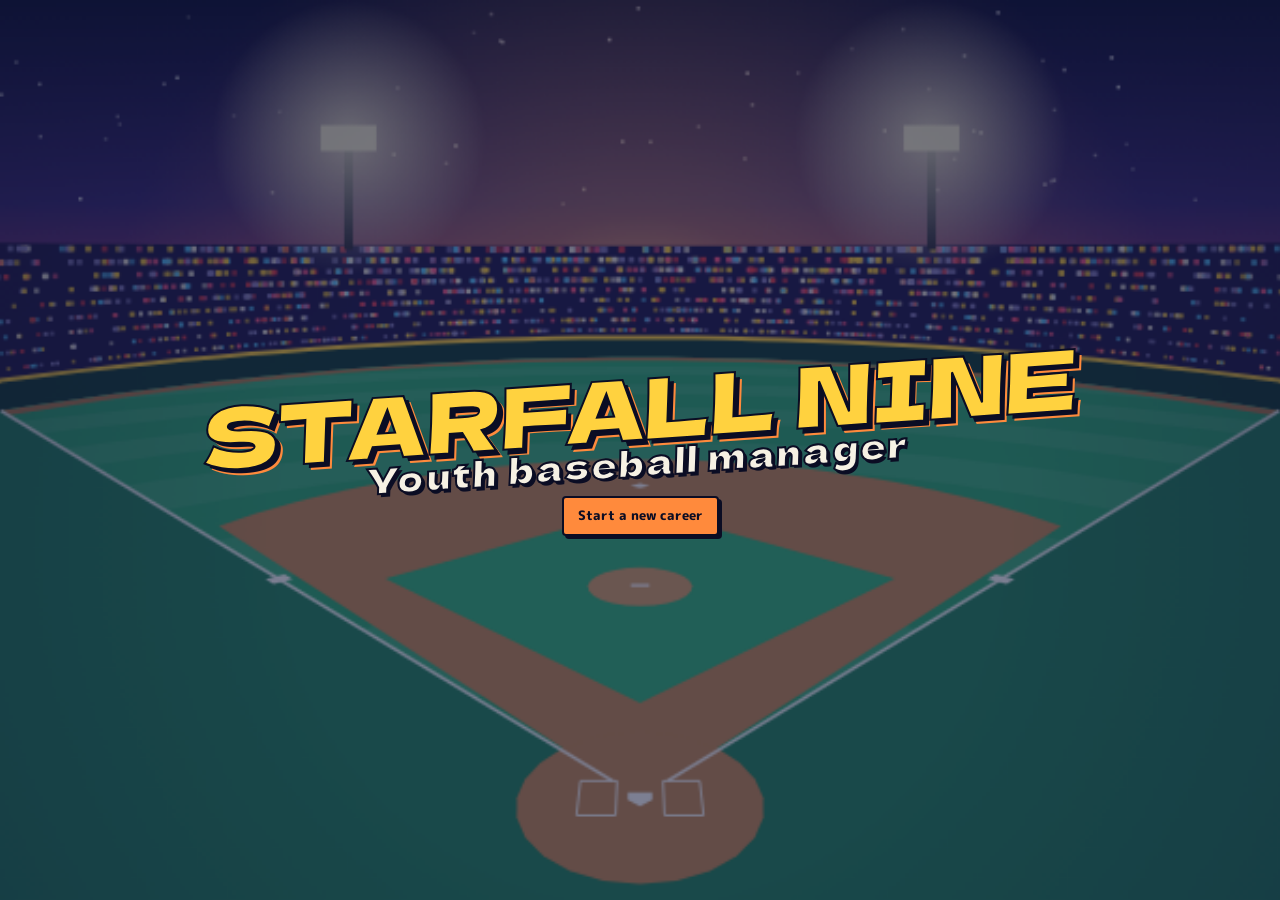
==== starfall-nine/index.html @ aea36276 "Add Starfall Nine source split into modules with play-style data layer Co-Authored-By: Claude Fable " ====
<!DOCTYPE html>
<html lang="en">
<head>
<meta charset="utf-8">
<meta name="viewport" content="width=device-width, initial-scale=1, viewport-fit=cover">
<title>Starfall Nine</title>
<link href="https://fonts.googleapis.com/css2?family=Barlow+Condensed:ital,wght@0,500;0,600;0,700;0,800;1,700;1,800&family=Inter:wght@400;500;600;700;800&family=Dela+Gothic+One&family=M+PLUS+Rounded+1c:wght@500;700;800&display=swap" rel="stylesheet">
<style>
/* Shared design tokens (used by base.css and match.css). Keep the names stable. */
:root{--bg:#0a0e13;--surface:#121821;--surface-2:#1a222e;--surface-3:#232d3b;--line:rgba(255,255,255,.09);--line-strong:rgba(255,255,255,.18);--text:#e9eef4;--text-dim:#8c98a8;--accent:var(--c1);--accent-2:var(--c2);--gold-2:#f2c14e;--good:#3ecf8e;--bad:#ef5b5b;--info:#4aa8ff;--font-disp:'Barlow Condensed','Arial Narrow',system-ui,sans-serif;--font-body:'Inter',system-ui,-apple-system,'Segoe UI',sans-serif;--r:10px;--r-sm:6px;--shadow:0 6px 24px rgba(0,0,0,.35)}
:root{--night:#12163a;--dusk:#262060;--plum:#4a2f7a;--chalk:#f6f1e4;--paper:#fffaf0;--ink:#0b0d24;--sun:#ff8a3c;--gold:#ffd23f;--grass:#2fae74;--sky:#57c7ff;--rose:#ff5c8a;--c1:#e23d4b;--c2:#ffd23f;
--disp:'Dela Gothic One','Arial Black',Impact,sans-serif;--body:'M PLUS Rounded 1c','Hiragino Maru Gothic ProN','Trebuchet MS',system-ui,sans-serif;
color-scheme:dark;box-sizing:border-box;padding:env(safe-area-inset-top,0px) env(safe-area-inset-right,0px) env(safe-area-inset-bottom,0px) env(safe-area-inset-left,0px)}
*{box-sizing:border-box;-webkit-tap-highlight-color:transparent}
html,body{height:100%;margin:0}
html{background:#12163a}
body{background:var(--night);color:var(--chalk);font-family:var(--body);font-weight:500;font-size:13px;line-height:1.35;overflow:hidden;-webkit-user-select:none;user-select:none}
#app{position:relative;height:100%;width:100%;overflow:hidden;background:radial-gradient(rgba(255,255,255,.07) 1.2px,transparent 1.4px) 0 0/11px 11px,linear-gradient(160deg,var(--night),var(--dusk) 55%,var(--plum))}
button{font-family:inherit;color:inherit;cursor:pointer}
input,select{font-family:inherit;font-size:14px;-webkit-user-select:text;user-select:text}
.disp{font-family:var(--disp);font-weight:400;letter-spacing:.01em}
.btn{background:var(--sun);color:var(--ink);border:2.5px solid var(--ink);box-shadow:3px 3px 0 var(--ink);border-radius:4px;font-weight:800;font-size:13px;padding:8px 14px;min-height:40px;transition:transform .06s}
.btn:active{transform:translate(2px,2px);box-shadow:1px 1px 0 var(--ink)}
.btn.alt{background:var(--paper)}.btn.gold{background:var(--gold)}.btn.sky{background:var(--sky)}
.btn.sm{min-height:32px;padding:4px 10px;font-size:12px}
.btn:disabled{opacity:.45;pointer-events:none}
.btn:focus-visible,.nav button:focus-visible{outline:3px solid var(--sky);outline-offset:2px}
.panel{background:var(--paper);color:var(--ink);border:2.5px solid var(--ink);box-shadow:4px 4px 0 var(--ink);border-radius:4px;padding:10px 12px;margin-bottom:12px;position:relative}
.panel h2{font-family:var(--disp);font-weight:400;font-size:15px;margin:-10px -12px 8px;padding:5px 12px;background:var(--ink);color:var(--chalk);display:flex;justify-content:space-between;align-items:center;gap:8px}
.panel h2 small{font-family:var(--body);font-weight:700;font-size:11px;color:var(--gold)}
.cols{display:grid;grid-template-columns:1fr 1fr;gap:12px;align-items:start}
.cols.w{grid-template-columns:1.25fr 1fr}
.row{display:flex;align-items:center;gap:8px}
.sp{flex:1}
.chip{display:inline-block;background:var(--ink);color:var(--chalk);border-radius:99px;padding:2px 9px;font-size:11px;font-weight:700;white-space:nowrap}
.chip.g{background:var(--gold);color:var(--ink)}.chip.o{background:var(--sun);color:var(--ink)}.chip.b{background:var(--sky);color:var(--ink)}.chip.gr{background:var(--grass);color:var(--ink)}.chip.r{background:var(--rose);color:var(--ink)}
.mut{opacity:.65;font-size:11.5px}
/* hub */
.hub{display:grid;grid-template-columns:78px 1fr;grid-template-rows:auto 1fr;height:100%}
.top{grid-column:1/3;display:flex;align-items:center;gap:8px;padding:5px 10px;background:var(--ink);border-bottom:3px solid var(--c1);min-height:46px}
.top .tn{font-family:var(--disp);font-size:15px;white-space:nowrap;overflow:hidden;text-overflow:ellipsis}
.nav{overflow-y:auto;display:flex;flex-direction:column;background:rgba(11,13,36,.75);border-right:2px solid var(--ink)}
.nav button{background:none;border:0;border-left:4px solid transparent;min-height:34px;flex:1;max-height:48px;font-size:12px;font-weight:700;text-align:left;padding:0 8px;color:var(--chalk);opacity:.75}
.nav button.on{opacity:1;border-left-color:var(--c2);background:var(--c1);color:#fff;text-shadow:1px 1px 0 var(--ink)}
.main{overflow-y:auto;padding:12px 14px 24px;-webkit-overflow-scrolling:touch}
table{border-collapse:collapse;width:100%;font-size:12px}
th{font-size:10.5px;text-align:left;opacity:.6;font-weight:700;padding:2px 4px}
td{padding:3px 4px;border-top:1.5px solid rgba(11,13,36,.12);white-space:nowrap}
tr.tap:active,tr.sel{background:rgba(255,138,60,.25)}
tr.me td{background:rgba(255,210,63,.35);font-weight:800}
.n{text-align:right;font-variant-numeric:tabular-nums}
.r0{opacity:.5}.r2{color:#0a7a4b;font-weight:800}.r3{color:#c2410c;font-weight:800}
.bar{height:8px;background:rgba(11,13,36,.15);border-radius:9px;overflow:hidden;min-width:40px}
.bar i{display:block;height:100%;background:var(--grass);border-radius:9px}
.bar.f i{background:var(--rose)}.bar.z i{background:linear-gradient(90deg,var(--sun),var(--gold))}
canvas.pt{width:34px;height:34px;border-radius:50%;border:2px solid var(--ink);background:var(--c1);vertical-align:middle;flex:none}
.opt{border:2.5px solid var(--ink);background:var(--paper);color:var(--ink);border-radius:4px;padding:8px 10px;text-align:left;font-weight:700;font-size:12px;min-height:40px}
.opt.on{background:var(--gold);box-shadow:3px 3px 0 var(--ink)}
.opt b{display:block;font-size:13px}
.grid3{display:grid;grid-template-columns:repeat(3,1fr);gap:8px}
.grid2{display:grid;grid-template-columns:1fr 1fr;gap:8px}
.sw{width:30px;height:30px;border-radius:50%;border:2.5px solid var(--ink);padding:0}
.sw.on{outline:3px solid var(--gold);outline-offset:1px}
.lg{width:44px;height:44px;padding:2px;border:2.5px solid transparent;background:none;border-radius:6px}
.lg.on{border-color:var(--gold);background:rgba(255,210,63,.2)}
/* title + create */
.title{height:100%;display:flex;align-items:center;justify-content:center;position:relative}
.title canvas{position:absolute;inset:0;width:100%;height:100%;object-fit:cover}
.title .tw{position:relative;text-align:center;padding:16px}
.logo{font-family:var(--disp);font-size:clamp(38px,11vw,84px);line-height:.95;color:var(--gold);-webkit-text-stroke:2px var(--ink);text-shadow:5px 5px 0 var(--ink),7px 7px 0 var(--sun);transform:rotate(-4deg) skewX(-6deg);margin-bottom:18px}
.logo span{display:block;color:var(--chalk);font-size:.42em;text-shadow:3px 3px 0 var(--ink);letter-spacing:.06em}
.wiz{height:100%;display:flex;flex-direction:column}
.wiz .body{flex:1;overflow-y:auto;padding:12px 14px}
.wiz .foot{display:flex;gap:10px;padding:8px 14px;background:var(--ink);align-items:center}
.fld{display:block;font-weight:800;font-size:11.5px;margin:6px 0 3px}
.inp{width:100%;border:2.5px solid var(--ink);border-radius:4px;padding:7px 9px;background:#fff;color:var(--ink);font-weight:700}
/* skill tree */
.br{display:flex;align-items:center;gap:0;margin-bottom:8px}
.br .bl{width:74px;font-family:var(--disp);font-size:12px;flex:none}
.nd{flex:1;min-height:44px;border:2.5px solid var(--ink);border-radius:4px;background:#e9e2cf;color:var(--ink);font-size:10.5px;font-weight:800;padding:3px 4px;line-height:1.15;position:relative}
.nd.own{background:var(--gold)}.nd.can{background:#fff;box-shadow:0 0 0 2px var(--sun) inset}.nd.cur{outline:3px solid var(--sky);outline-offset:1px}
.ln{width:12px;height:4px;background:var(--ink);flex:none;opacity:.35}.ln.on{opacity:1;background:var(--sun)}
/* modal */
.modal{position:absolute;inset:0;background:rgba(11,13,36,.78);display:flex;align-items:center;justify-content:center;z-index:50;padding:10px}
.modal .panel{max-width:640px;width:100%;max-height:100%;overflow-y:auto;margin:0}
.stat{display:grid;grid-template-columns:54px 1fr 26px;gap:6px;align-items:center;font-size:11.5px;font-weight:700;margin:2px 0}
#rot{position:absolute;inset:0;z-index:99;background:var(--ink);display:none;flex-direction:column;align-items:center;justify-content:center;gap:14px;text-align:center;padding:24px}
@media (orientation:portrait){#rot.ask{display:flex}}
.ph{width:54px;height:92px;border:4px solid var(--chalk);border-radius:10px;animation:tilt 2s ease-in-out infinite}
@keyframes tilt{0%,25%{transform:rotate(0)}60%,100%{transform:rotate(90deg)}}
.ls td,.ls th{text-align:center;padding:2px 5px}.ls td:first-child,.ls th:first-child{text-align:left}
@media (max-width:560px){.cols,.cols.w{grid-template-columns:1fr}}
@media (prefers-reduced-motion:reduce){.ph,#cut.go .lines{animation:none}}
</style>
<style>
/* match */
.mt{position:absolute;inset:0;background:#0c1036;overflow:hidden}
.mt canvas#cv{position:absolute;left:50%;top:50%;transform:translate(-50%,-50%)}
.hudp{position:absolute;background:rgba(11,13,36,.86);border:2px solid var(--ink);border-radius:5px;padding:5px 8px;font-size:11.5px;color:var(--chalk);box-shadow:3px 3px 0 rgba(0,0,0,.4)}
.sb{left:8px;top:8px;display:flex;gap:10px;align-items:center}
.sb .tm{display:grid;grid-template-columns:20px 38px 22px;align-items:center;gap:4px;font-weight:800;font-size:13px}
.sb .tm .n{font-family:var(--disp);font-size:15px;color:var(--gold)}
.sb .inn{text-align:center;font-weight:800;line-height:1.1}
.dots i{display:inline-block;width:8px;height:8px;border-radius:50%;border:1.5px solid var(--chalk);margin-right:2px}.dots i.on{background:var(--rose);border-color:var(--rose)}
.ctl{right:8px;top:8px;display:flex;gap:5px;flex-wrap:wrap;max-width:46%;justify-content:flex-end;background:none;border:0;box-shadow:none;padding:0}
.ctl .btn{min-height:34px;padding:3px 9px;font-size:11.5px}
.ctl .btn.on{background:var(--gold)}
.tick{left:50%;top:60px;transform:translateX(-50%);max-width:60%;text-align:center;font-weight:700;pointer-events:none;transition:opacity .2s}
.pc{bottom:8px;width:176px;display:grid;grid-template-columns:44px 1fr;gap:6px;align-items:center}
.pc.l{left:8px}.pc.r{right:8px}
.pc canvas{width:44px;height:44px;border-radius:5px;border:2px solid var(--chalk);background:#333}
.pc b{display:block;white-space:nowrap;overflow:hidden;text-overflow:ellipsis;font-size:12px}
.pc .bar{background:rgba(255,255,255,.18);margin-top:3px;height:6px}
.pc.zone{border-color:var(--gold);box-shadow:0 0 14px var(--gold)}
#banner{position:absolute;left:0;right:0;top:34%;text-align:center;font-family:var(--disp);font-size:clamp(30px,8vw,64px);color:var(--gold);-webkit-text-stroke:2px var(--ink);text-shadow:4px 4px 0 var(--ink),6px 6px 0 var(--rose);pointer-events:none;opacity:0;transform:rotate(-4deg)}
#banner.go{animation:ban var(--bd,1.3s) both}
#banner.sm{font-size:clamp(20px,5vw,36px);color:var(--chalk);text-shadow:3px 3px 0 var(--ink)}
@keyframes ban{0%{opacity:0;transform:rotate(-4deg) scale(2.2)}18%{opacity:1;transform:rotate(-4deg) scale(1)}80%{opacity:1;transform:rotate(-4deg) scale(1.04)}100%{opacity:0;transform:rotate(-4deg) scale(1.1) translateX(40px)}}
#cut{position:absolute;inset:0;pointer-events:none;opacity:0;overflow:hidden;--zc:#ff8a3c;--cd:1.8s}
#cut.go{animation:cutA var(--cd) both}
#cut .dim{position:absolute;inset:0;background:rgba(11,13,36,.6)}
#cut .band{position:absolute;left:-10%;right:-10%;top:22%;height:56%;background:radial-gradient(rgba(11,13,36,.2) 2px,transparent 2.4px) 0 0/9px 9px,linear-gradient(90deg,transparent,rgba(255,255,255,.4) 50%,transparent),var(--zc);border-top:5px solid var(--ink);border-bottom:5px solid var(--ink);transform:skewY(-5deg)}
#cut .lines{position:absolute;inset:-20% -20%;background:repeating-linear-gradient(90deg,transparent 0 22px,rgba(255,255,255,.5) 22px 24px,transparent 24px 61px,rgba(255,255,255,.3) 61px 62px);transform:skewY(-5deg);-webkit-mask-image:linear-gradient(transparent 26%,#000 34%,#000 66%,transparent 74%);mask-image:linear-gradient(transparent 26%,#000 34%,#000 66%,transparent 74%)}
#cut.go .lines{animation:lines .35s linear infinite}
#cut canvas{position:absolute;left:6%;top:50%;height:74%;aspect-ratio:1;transform:translateY(-54%)}
#cut.go canvas{animation:cutP var(--cd) both}
#cut .tx{position:absolute;left:44%;right:3%;top:50%;transform:translateY(-55%) rotate(-5deg)}
#cut.go .tx{animation:cutT var(--cd) both}
#cut .k{font-family:var(--disp);font-size:clamp(13px,3.2vw,22px);color:var(--ink);background:var(--gold);display:inline-block;padding:1px 10px;border:2.5px solid var(--ink)}
#cut .nm{font-family:var(--disp);font-size:clamp(24px,6.4vw,54px);line-height:1;color:#fff;-webkit-text-stroke:2px var(--ink);text-shadow:4px 4px 0 var(--ink);margin:6px 0}
#cut .ds{font-weight:800;font-size:clamp(11px,2.3vw,15px);color:var(--ink);background:rgba(255,250,240,.92);display:inline-block;padding:2px 8px;border-radius:3px}
@keyframes cutA{0%{opacity:0}8%{opacity:1}88%{opacity:1}100%{opacity:0}}
@keyframes cutP{0%{transform:translate(-120%,-54%)}14%{transform:translate(4%,-54%)}88%{transform:translate(8%,-54%)}100%{transform:translate(60%,-54%)}}
@keyframes cutT{0%{transform:translate(120%,-55%) rotate(-5deg)}16%{transform:translate(0,-55%) rotate(-5deg)}88%{transform:translate(-3%,-55%) rotate(-5deg)}100%{transform:translate(-80%,-55%) rotate(-5deg)}}
@keyframes lines{to{background-position:-124px 0}}
</style>
</head>
<body>
<div id="app"></div>
<div id="rot" class="ask"><div class="ph"></div><div class="disp" style="font-size:20px">Turn your phone sideways</div><div>Starfall Nine is played in landscape so you can watch the whole diamond.</div><button class="btn alt" onclick="this.parentNode.classList.remove('ask')">Play upright anyway</button></div>
<script>
'use strict';
const G={s:null,screen:'title',view:'home',cr:null,modal:null,sel:null,lgTab:null};
const R=Math.random,ri=(a,b)=>a+Math.floor(R()*(b-a+1)),pick=a=>a[Math.floor(R()*a.length)],clamp=(v,a,b)=>Math.max(a,Math.min(b,v)),gs=()=>(R()+R()+R()-1.5)*2,lerp=(a,b,f)=>a+(b-a)*f;
const shuffle=a=>{a=a.slice();for(let i=a.length-1;i>0;i--){const j=ri(0,i);[a[i],a[j]]=[a[j],a[i]]}return a};
const POS=['C','1B','2B','3B','SS','LF','CF','RF'],OFS=['LF','CF','RF'],IFS=['1B','2B','3B','SS'];
const PADJ={C:[-2,2,0,-8,4,8],'1B':[0,8,0,-6,-2,-4],'2B':[3,-4,2,4,4,-2],'3B':[0,4,0,-2,2,5],SS:[1,-3,0,5,7,4],LF:[1,4,0,2,-2,-2],CF:[2,-2,0,9,5,2],RF:[0,5,0,2,0,7]};
const FIRST=['Ren','Kai','Sora','Haru','Riku','Yuki','Akira','Taro','Jin','Leo','Mika','Nagi','Shun','Toma','Aoi','Daichi','Kaede','Hiro','Rei','Tsubasa','Ash','Finn','Milo','Juno','Ezra','Nova','Rio','Zane','Theo','Luca','Arlo','Kit','Wren','Sage','Io','Tavi','Oren','Bram','Cade','Dax'];
const LAST=['Hoshino','Kurogane','Amagiri','Tsukishiro','Hayate','Mizuhara','Kazama','Shirogane','Akatsuki','Fujimori','Tachibana','Onizuka','Starling','Vale','Ashford','Brightwater','Stormcrow','Emberly','Frost','Galewind','Ironwood','Larkspur','Moonfall','Nightingale','Oakheart','Quill','Ravenna','Skye','Thorne','Wilder','Kisaragi','Minazuki','Arashi','Hinomoto','Sumeragi','Tenma'];
const LG={u18:{n:'U18 Rising League',s:'U18'},prem:{n:'U18 Premier Crown',s:'Premier'}};
const TEAMS={prem:[['Aurelia','Griffins','#d4a017','#1a1f4d',4],['Kagemori','Ravens','#3a2a6b','#c44dff',3],['Port Lumen','Tides','#19b5b0','#f6f1e4',5],['Hoshizora','Comets','#3d8bff','#ffd23f',6],['Ironvale','Golems','#6b7280','#ff8a3c',9],['Sakurano','Blossoms','#ff5c8a','#f6f1e4',8],['Stormreach','Drakes','#e23d4b','#1a1f4d',2],['Glasswater','Herons','#35b37a','#f6f1e4',3]],
u18:[['Emberfield','Foxes','#ff8a3c','#1a1f4d',2],['Mistral','Kites','#57c7ff','#f6f1e4',3],['Tanuki Hill','Drums','#7a5230','#ffd23f',0],['Coppergate','Owls','#b45309','#f6f1e4',7],['Windmere','Otters','#19b5b0','#1a1f4d',5],['Dusk Hollow','Lanterns','#6a4cff','#ffd23f',1],['Sunpetal','Cicadas','#35b37a','#ffd23f',8],['Frostfen','Lynx','#9fb8d9','#1a1f4d',7]]};
const PALETTE=['#e23d4b','#ff8a3c','#ffd23f','#35b37a','#19b5b0','#3d8bff','#6a4cff','#c44dff','#ff5c8a','#f6f1e4','#1a1f4d','#7a5230'];
const EMB=[{n:'Star',d:'M50 6 L61 38 L95 38 L67 58 L78 92 L50 71 L22 92 L33 58 L5 38 L39 38 Z'},{n:'Bolt',d:'M60 6 L24 54 H46 L38 94 L76 42 H54 Z'},{n:'Flame',d:'M50 6 C62 28 82 40 76 64 C72 84 58 94 50 94 C38 94 22 84 24 62 C25 50 34 44 36 32 C42 38 45 44 45 52 C54 40 55 22 50 6 Z'},{n:'Wing',d:'M8 60 C28 18 60 10 94 14 C82 24 78 28 86 34 C72 40 68 44 78 50 C62 54 58 58 66 66 C44 76 24 74 8 60 Z'},{n:'Crown',d:'M14 76 L8 30 L32 50 L50 18 L68 50 L92 30 L86 76 Z'},{n:'Wave',d:'M6 62 C20 36 40 36 50 56 C58 72 74 72 80 56 C76 54 72 48 74 38 C88 42 96 58 90 74 C84 90 16 90 6 62 Z'},{n:'Comet',d:'M70 14 a18 18 0 1 0 .1 0 Z M54 40 L6 94 L66 50 Z'},{n:'Fang',d:'M20 12 H80 L66 46 L57 30 L50 94 L43 30 L34 46 Z'},{n:'Blossom',d:[0,1,2,3,4].map(i=>{const a=i*1.2566-1.5708,x=50+26*Math.cos(a),y=50+26*Math.sin(a);return `M${x.toFixed(1)} ${(y-17).toFixed(1)} a17 17 0 1 0 .1 0 Z`}).join(' ')},{n:'Diamond',d:'M50 4 L96 50 L50 96 L4 50 Z M50 28 L72 50 L50 72 L28 50 Z'}];
const BADGES={
clutch:{n:'Clutch Heart',r:'B',d:'+10 Contact and Power with runners in scoring position'},
slugger:{n:'Thunder Bat',r:'B',d:'+8 Power'},
eagle:{n:'Eagle Eye',r:'B',d:'+10 Eye'},
sparkplug:{n:'First Spark',r:'B',d:'+12 Contact with nobody out and the bases empty'},
roadrunner:{n:'Gale Legs',r:'B',d:'+10 Speed and more stolen bases'},
lategame:{n:'Final Chapter',r:'B',d:'+10 Contact and Power from the 6th inning on'},
goldglove:{n:'Gold Glove',r:'B',d:'+10 Fielding'},
cannon:{n:'Cannon Arm',r:'B',d:'+12 Arm'},
captain:{n:'Captain',r:'A',d:'The whole team fills Zone gauges 10% faster'},
ace:{n:'Ace’s Pride',r:'P',d:'+6 to every pitch in innings 1–3 as the starter'},
iceveins:{n:'Ice Veins',r:'P',d:'+10 Control with runners on base'},
fang:{n:'Fang',r:'P',d:'Batters miss more often with two strikes'},
workhorse:{n:'Iron Lungs',r:'P',d:'Throws 10 more pitches before tiring'}};
const ABIL={
dragon:{n:'Dragon Fang Fastball',k:'P',res:'K',d:'A roaring heater nobody can touch. Strikes the batter out.',fx:'fire'},
phantom:{n:'Phantom Curve',k:'P',res:'K',d:'The ball vanishes mid-flight. Strikes the batter out.',fx:'ghost'},
comet:{n:'Comet Gyro',k:'P',res:'K',d:'A spiralling strikeout pitch that also refreshes the pitcher’s arm.',fx:'ice'},
seal:{n:'Sealing Sinker',k:'P',res:'GB',d:'Forces a weak grounder. A double play if a runner is on first.',fx:'ghost'},
meteor:{n:'Meteor Swing',k:'O',res:'HR',d:'Launches a guaranteed home run.',fx:'fire'},
lightning:{n:'Lightning Dash',k:'O',res:'3B',d:'Rips one into the corner and flies around the bases for a triple.',fx:'bolt'},
godeye:{n:'God’s Eye',k:'O',res:'2B',d:'Reads the pitch perfectly and drives a sure double.',fx:'gold'},
rally:{n:'Rally Flame',k:'O',res:'1B',d:'A sure single that fires up every teammate’s Zone gauge.',fx:'fire'},
skythief:{n:'Sky Thief',k:'D',d:'Steals a sure hit out of the air with an impossible leaping catch.',fx:'gold'},
ironwall:{n:'Iron Wall',k:'D',d:'Smothers a sure single with a full-stretch diving stop.',fx:'gold'},
mind:{n:'Mind Reader',k:'D',res:'K',d:'Calls the perfect pitch. The batter is frozen for strike three.',fx:'ice'}};
const ZK={P:{n:'Pitching Zone',c:'#57c7ff'},O:{n:'Offensive Zone',c:'#ff8a3c'},D:{n:'Defensive Zone',c:'#35d98a'}};
const SKILLS=[
['Dojo','Training',[['fundamentals','Fundamentals','All training gains +10%',1],['recovery','Recovery Science','Players shed 5 more fatigue every day',1],['mentor','Spotlight Mentor','A 4th spotlight slot, and spotlight players learn badges twice as often',1],['pitchlab','Pitching Lab','Pitchers train 20% faster and throw 8 more pitches before tiring',2],['awakening','Awakening','Your players start every game with +10 Zone gauge and grow more each offseason',2]]],
['Dugout','Tactics',[['scouting','Scouting Reports','Your pitchers get +2 to every pitch',1],['greenlight','Green Light','Runners steal more often and succeed 8% more',1],['bullpen','Bullpen Whisperer','Your relievers get +5 to every pitch',1],['rally','Rally Caller','From the 6th inning, tied or behind, your batters get +6 Contact and Power',2],['conductor','Zone Conductor','Zone gauges fill 25% faster and every Zone lasts one batter longer',2]]],
['Clubhouse','Leadership',[['teamtalk','Team Talk','Fatigue hurts your players 25% less in games',1],['charm','Sponsor Charm','Sponsor income +25%',1],['network','Staff Network','Assistant coaches cost 20% less and help 25% more',1],['whisper','Board Whisperer','Board confidence drops half as fast',2],['legend','Legend’s Aura','Better tryout prospects and +20% coach XP',2]]]];
const FOCUS={balanced:['Balanced','A bit of everything',[]],batting:['Batting cage','Contact, Power, Eye',['con','pow','eye']],pitching:['Bullpen work','Velocity, Control, Break',['vel','ctl','brk']],defense:['Fielding drills','Fielding, Arm, pitcher Control',['fld','arm','ctl']],cond:['Conditioning','Speed and Stamina',['spd','sta']],rest:['Rest day','No gains, big recovery',[]]};
const STAFFROLE={pitching:['Pitching coach',['vel','ctl','brk']],batting:['Batting coach',['con','pow','eye']],defense:['Catching & fielding coach',['fld','arm']],cond:['Conditioning coach',['spd','sta']]};
const NDAYS=17;
const sk=id=>!!(G.s&&G.s.coach&&G.s.coach.skills[id]);
const has=(p,b)=>p.badges.includes(b);
const abil=p=>ABIL[p.zone];
const isP=p=>p.pos==='P';
function ovr(p){const r=p.r;return isP(p)?r.vel*.3+r.ctl*.3+r.brk*.25+r.sta*.15:r.con*.3+r.pow*.25+r.eye*.15+r.spd*.1+r.fld*.15+r.arm*.05}
const batv=p=>p.r.con*.4+p.r.pow*.35+p.r.eye*.15+p.r.spd*.1;
const blank=()=>({g:0,ab:0,h:0,hr:0,rbi:0,bb:0,k:0,po:0,pk:0,per:0});
const sn=p=>p.name[0]+'. '+p.name.split(' ')[1];
function genPlayer(base,pos,age,role){
  age=age||ri(15,18);const b=base+(age-17)*2.5+gs()*4;const v=(adj=0)=>clamp(Math.round((b+adj+gs()*7)*10)/10,15,95);
  const r={con:20,pow:20,eye:20,spd:30,fld:30,arm:30,vel:20,ctl:20,brk:20,sta:20};
  if(pos==='P'){r.vel=v(role==='RP'?4:0);r.ctl=v();r.brk=v();r.sta=v(role==='RP'?-14:4);r.con=v(-28);r.pow=v(-30);r.eye=v(-26);r.arm=v(8);r.fld=v(-8);r.spd=v(-10)}
  else{const A=PADJ[pos];r.con=v(A[0]);r.pow=v(A[1]);r.eye=v(A[2]);r.spd=v(A[3]);r.fld=v(A[4]);r.arm=v(A[5])}
  const p={id:'p'+(G.s.nid++),name:pick(FIRST)+' '+pick(LAST),age,pos,role:pos==='P'?(role||'SP'):'',r,badges:[],spirit:ri(20,80),fatigue:0,look:{skin:ri(0,4),hair:ri(0,9),style:ri(0,5),eye:ri(0,5)},s:blank()};
  const o=ovr(p);p.pot=clamp(Math.round(o+ri(3,24)-(age-15)*3+gs()*3),Math.ceil(o)+1,96);
  p.zone=pos==='P'?pick(['dragon','phantom','comet','seal']):(R()<(['C','SS','CF'].includes(pos)?.55:.3)?(pos==='C'?'mind':OFS.includes(pos)?'skythief':'ironwall'):pick(['meteor','lightning','godeye','rally']));
  const pool=badgePool(p);
  if(R()<.4+(o-50)*.01)p.badges.push(pick(pool));if(R()<.1){const k=pick(pool);if(!p.badges.includes(k))p.badges.push(k)}
  return assignStyles(p)}
const badgePool=p=>Object.keys(BADGES).filter(k=>BADGES[k].r==='A'||BADGES[k].r===(isP(p)?'P':'B'));
function genRoster(base){const r=[];for(const pos of POS)r.push(genPlayer(base,pos));for(let i=0;i<3;i++)r.push(genPlayer(base-2,pick(POS)));for(let i=0;i<3;i++)r.push(genPlayer(base,'P',0,'SP'));for(let i=0;i<2;i++)r.push(genPlayer(base-1,'P',0,'RP'));return r}
function validLineup(t){const l=t.lineup;if(!l||l.length!==9)return false;const ids=new Set(),ps=new Set();for(const e of l){const p=t.roster.find(q=>q.id===e.pid);if(!p||isP(p)||ids.has(e.pid)||ps.has(e.pos))return false;ids.add(e.pid);ps.add(e.pos)}return POS.every(x=>ps.has(x))&&ps.has('DH')}
function autoLineup(t){
  const bats=t.roster.filter(p=>!isP(p)),used=new Set(),lu=[],fo=p=>ovr(p)*(1-p.fatigue*.004);
  for(const pos of POS){const c=bats.filter(p=>p.pos===pos&&!used.has(p.id)).sort((a,b)=>fo(b)-fo(a))[0];if(c)used.add(c.id);lu.push({pid:c?c.id:null,pos})}
  const rest=bats.filter(p=>!used.has(p.id)).sort((a,b)=>batv(b)*(1-b.fatigue*.004)-batv(a)*(1-a.fatigue*.004));
  for(const l of lu)if(!l.pid)l.pid=rest.shift().id;
  lu.push({pid:rest.shift().id,pos:'DH'});
  const by=id=>t.roster.find(p=>p.id===id);lu.sort((a,b)=>batv(by(b.pid))-batv(by(a.pid)));
  t.lineup=[2,3,0,1,4,5,6,7,8].map(i=>lu[i])}
function pickStarter(t){return t.roster.filter(isP).sort((a,b)=>(ovr(b)*(1-b.fatigue*.006)+(b.role==='SP'?6:0))-(ovr(a)*(1-a.fatigue*.006)+(a.role==='SP'?6:0)))[0]}
function teamOvr(t){const b=t.roster.filter(p=>!isP(p)).map(ovr).sort((a,b)=>b-a).slice(0,9),p=t.roster.filter(isP).map(ovr).sort((a,b)=>b-a).slice(0,4);const all=b.concat(p);return all.reduce((a,c)=>a+c,0)/all.length}
/* ================= PLAY STYLES (data contract: engine in core.js/match.js, screens in ui.js) ================= */
// Batters carry p.os (offence) and p.ds (defence). Pitchers carry p.ps and p.pitches (repertoire, first = primary).
// Teams carry t.style={off,def}. A style is "fit" when a player's style id is listed in the team style's fit array.
const OSTYLE={
contact:{n:'Contact Hitter',s:'CON',d:'Puts the ball in play. Fewer strikeouts and more line-drive singles, but less home run power.'},
slugger:{n:'Power Slugger',s:'PWR',d:'Swings for the fences. More home runs and doubles, more strikeouts.'},
patient:{n:'Patient Eye',s:'EYE',d:'Works deep counts. Draws more walks and runs up the pitch count.'},
speedster:{n:'Speedster',s:'SPD',d:'Beats out infield hits, steals more often and takes the extra base.'},
gap:{n:'Gap Hitter',s:'GAP',d:'Drives the ball into the alleys. More doubles and triples, runners score from first more often.'}};
const DSTYLE={
vacuum:{n:'Vacuum',s:'VAC',d:'Sure hands on the ground. More groundouts converted and fewer errors.'},
acrobat:{n:'Acrobat',s:'ACR',d:'Diving stops and quick pivots. Turns more double plays and steals infield hits.'},
ballhawk:{n:'Ballhawk',s:'HWK',d:'Reads the ball off the bat. Runs down drives in the gap that would be extra bases.'},
rocket:{n:'Rocket Arm',s:'ARM',d:'Runners think twice. Fewer extra bases taken and more runners thrown out.'},
general:{n:'Field General',s:'GEN',d:'Frames pitches and controls the running game. More called strikes, fewer steals against.'}};
const PSTYLE={
flame:{n:'Flamethrower',s:'FLM',d:'Overpowering fastballs. More strikeouts, but more walks and the odd long ball.'},
craft:{n:'Craftsman',s:'CRF',d:'Breaking balls and changes of speed. More swings and misses out of the zone and weak fly balls.'},
ground:{n:'Groundballer',s:'GRD',d:'Heavy sinkers. More ground balls and double plays, very few home runs.'},
painter:{n:'Painter',s:'PNT',d:'Lives on the corners. Fewer walks, more called strikes, efficient innings.'}};
const PITCH={
FB:{n:'Four-seam fastball',s:'FB',mph:[84,96],brk:[0,2],c:'#ffffff'},
SI:{n:'Sinker',s:'SI',mph:[82,93],brk:[5,-6],c:'#ffb35c'},
CT:{n:'Cutter',s:'CT',mph:[80,90],brk:[-4,-1],c:'#ffd23f'},
SL:{n:'Slider',s:'SL',mph:[76,86],brk:[-9,-4],c:'#57c7ff'},
CU:{n:'Curveball',s:'CU',mph:[68,79],brk:[-4,-13],c:'#b06bff'},
CH:{n:'Changeup',s:'CH',mph:[72,82],brk:[5,-8],c:'#35d98a'},
SP:{n:'Splitter',s:'SP',mph:[76,86],brk:[1,-11],c:'#ff5c8a'}};// brk=[horizontal,vertical] break in inches for a right-hander; mph=range scaled by Velocity
const PREP={flame:['FB','SL','SP','CT'],craft:['CU','CH','SL','FB'],ground:['SI','SL','CH','CT'],painter:['FB','CT','CH','CU']};
const TOFF={
balanced:{n:'Balanced Attack',d:'No special instructions. Every hitter plays his own game.',fit:[]},
smallball:{n:'Small Ball',d:'Steal, hit-and-run and manufacture runs. Runners go more often and take extra bases.',fit:['speedster','contact']},
bombers:{n:'Bash Brothers',d:'Sit on a pitch and drive it. More home runs and extra-base hits at the cost of strikeouts.',fit:['slugger','gap']},
grinders:{n:'Grind It Out',d:'Take pitches and wear the starter down. More walks and the opposing pitcher tires sooner.',fit:['patient','contact']},
linedrive:{n:'Line Drive Machine',d:'Use the whole field. More singles and doubles, fewer strikeouts.',fit:['contact','gap']}};
const TDEF={
balanced:{n:'Standard Defence',d:'Straight-up positioning and no special pitching plan.',fit:[]},
power:{n:'Power Pitching',d:'Attack hitters and chase the strikeout.',fit:['flame','craft','general']},
groundpound:{n:'Ground and Pound',d:'Pitch to contact on the ground and turn two behind it.',fit:['ground','vacuum','acrobat']},
nofly:{n:'No-Fly Zone',d:'Let them hit it in the air. The outfield runs everything down.',fit:['craft','painter','ballhawk']},
lockdown:{n:'Lockdown',d:'Shut down the running game and give away nothing for free.',fit:['painter','rocket','general']}};
function assignStyles(p){
  const r=p.r,w=(o)=>{let b=null,bv=-1e9;for(const k in o){const v=o[k]+gs()*5;if(v>bv){bv=v;b=k}}return b};
  if(isP(p)){
    if(!PSTYLE[p.ps])p.ps=w({flame:r.vel*1.15-r.ctl*.2,craft:r.brk*1.15-r.vel*.2,ground:(r.brk+r.sta)*.52,painter:r.ctl*1.15-r.vel*.2});
    if(!p.pitches||!p.pitches.length){const rep=PREP[p.ps],n=p.role==='RP'?2+(R()<.4?1:0):3+(R()<.35?1:0);p.pitches=[rep[0]].concat(shuffle(rep.slice(1))).slice(0,n)}
    p.os=p.os||'contact';p.ds=p.ds||'vacuum'}
  else{
    if(!OSTYLE[p.os])p.os=w({contact:r.con*1.1-r.pow*.15,slugger:r.pow*1.15-r.con*.2,patient:r.eye*1.1-10,speedster:r.spd*1.1-r.pow*.15,gap:(r.con+r.pow)*.53});
    if(!DSTYLE[p.ds]){const of=OFS.includes(p.pos);
      p.ds=p.pos==='C'?w({general:r.fld+8,rocket:r.arm}):of?w({ballhawk:r.fld+r.spd*.3-12,rocket:r.arm+4}):w({vacuum:r.fld,acrobat:r.fld*.6+r.spd*.4+2,rocket:r.arm-6})}}
  return p}
// [{k:'O'|'D'|'P',id,n,s,d}] for display. Pitchers show only their pitching style.
function pStyles(p){return isP(p)?[{k:'P',id:p.ps,...PSTYLE[p.ps]}]:[{k:'O',id:p.os,...OSTYLE[p.os]},{k:'D',id:p.ds,...DSTYLE[p.ds]}]}
// Team style fit. side='off' counts the nine in the lineup; side='def' counts the eight fielders plus every pitcher on the roster.
// lvl 0-3 is the synergy tier (needs 3 / 5 / 7 fitting players); mult is the strength of the team-style effect.
const SYN_NEED=[3,5,7],SYN_MULT=[.4,.7,1,1.35];
function teamFit(t,side){
  const off=side==='off',id=(t.style&&t.style[side])||'balanced',def=(off?TOFF:TDEF)[id]||(off?TOFF:TDEF).balanced,by=q=>t.roster.find(p=>p.id===q);
  const lu=(t.lineup||[]).map(l=>({p:by(l.pid),pos:l.pos})).filter(l=>l.p);
  const pool=off?lu.map(l=>({p:l.p,sid:l.p.os})):lu.filter(l=>l.pos!=='DH').map(l=>({p:l.p,sid:l.p.ds})).concat(t.roster.filter(isP).map(p=>({p,sid:p.ps})));
  const fits=pool.filter(e=>def.fit.includes(e.sid)).map(e=>e.p),count=fits.length;
  let lvl=0;for(const n of SYN_NEED)if(count>=n)lvl++;
  if(id==='balanced')lvl=0;
  return{id,side,n:def.n,d:def.d,fit:def.fit,count,total:pool.length,lvl,mult:id==='balanced'?0:SYN_MULT[lvl],next:lvl<3?SYN_NEED[lvl]:null,players:fits}}
function autoTeamStyle(t){const best=(side,D)=>{let b='balanced',bv=2;for(const id in D){if(id==='balanced')continue;const c=teamFit({...t,style:{off:id,def:id}},side).count;if(c>bv){bv=c;b=id}}return b};
  t.style={off:best('off',TOFF),def:best('def',TDEF)}}
// Save migration: fills in styles for players and teams created before play styles existed.
function ensureStyles(S){if(!S||!S.teams)return S;const g=G.s;G.s=S;
  for(const t of Object.values(S.teams)){t.roster.forEach(assignStyles);if(!t.lineup||!t.lineup.length)autoLineup(t);
    if(!t.style||!TOFF[t.style.off]||!TDEF[t.style.def]){if(t.id==='user')t.style={off:'balanced',def:'balanced'};else autoTeamStyle(t)}}
  G.s=g;return S}
const DIRN={LF:'left',CF:'center',RF:'right',SS:'short','2B':'second','3B':'third','1B':'first',P:'the mound',C:'the plate'};
/* ================= MATCH ENGINE ================= */
class Match{
  constructor(away,home,o={}){
    this.o=o;this.z={};this.box={};this.S=[this.mk(away),this.mk(home)];
    this.score=[0,0];this.inn=1;this.half=0;this.outs=0;this.bases=[null,null,null];this.line=[[0],[]];this.done=false;
    this.approach=0;this.autoPen=true;this.wantChange=false;this.moments=[];this.halfRuns=0;
    for(const s of this.S)for(const p of s.team.roster){this.z[p.id]={g:p.spirit*.3+(s.user&&sk('awakening')?10:0),on:0,used:false,fresh:false};this.box[p.id]={ab:0,h:0,hr:0,rbi:0,bb:0,k:0,r:0,po:0,pk:0,per:0,ph:0,pbb:0,np:0}}
  }
  mk(team){
    if(team.id!=='user'||!validLineup(team))autoLineup(team);
    const by=id=>team.roster.find(p=>p.id===id);
    const lineup=team.lineup.map(l=>({p:by(l.pid),pos:l.pos}));
    const sp=by(team.starterPick)||pickStarter(team);
    const pen=team.roster.filter(p=>isP(p)&&p!==sp).sort((a,b)=>(a.fatigue-b.fatigue)||(ovr(b)-ovr(a)));
    const field={};lineup.forEach(l=>{if(l.pos!=='DH')field[l.pos]=l.p});
    return{team,lineup,field,pit:sp,starter:sp,pen,bi:0,user:team.id===this.o.user,pitUsed:[sp],capt:lineup.some(l=>has(l.p,'captain'))}
  }
  fm(p,s){return 1-p.fatigue*.003*(s.user&&sk('teamtalk')?.75:1)}
  fld(s,pos){const p=pos==='P'?s.pit:s.field[pos];let v=p.r.fld*this.fm(p,s);if(p.pos!==pos)v-=pos==='C'?25:12;if(has(p,'goldglove'))v+=10;if(this.z[p.id].on)v+=20;return v}
  arm(s,pos){const p=s.field[pos];return p.r.arm*this.fm(p,s)+(has(p,'cannon')?12:0)+(this.z[p.id].on?15:0)}
  defAvg(s){let t=0;for(const pos of POS)t+=this.fld(s,pos);return t/8}
  pst(s){const p=s.pit,z=this.z[p.id],bx=this.box[p.id];
    const lim=35+p.r.sta*.6+(s.user&&sk('pitchlab')?8:0)+(has(p,'workhorse')?10:0),tired=Math.max(0,bx.np-lim)*.5;
    let add=-tired;if(z.on)add+=12;if(has(p,'ace')&&this.inn<=3&&p===s.starter)add+=6;if(s.user&&sk('bullpen')&&p!==s.starter)add+=5;if(s.user&&sk('scouting'))add+=2;
    const f=this.fm(p,s),o={vel:p.r.vel*f+add,ctl:p.r.ctl*f+add,brk:p.r.brk*f+add,lim,tired};
    if(has(p,'iceveins')&&this.bases.some(b=>b))o.ctl+=10;return o}
  bst(s,p,si){const z=this.z[p.id],f=this.fm(p,s);let c=0,pw=0,e=0,sp=0;
    if(z.on&&abil(p).k==='O'){c+=12;pw+=12;e+=12}
    if(has(p,'clutch')&&(this.bases[1]||this.bases[2])){c+=10;pw+=10}
    if(has(p,'slugger'))pw+=8;if(has(p,'eagle'))e+=10;if(has(p,'sparkplug')&&this.outs===0&&!this.bases.some(x=>x))c+=12;
    if(has(p,'roadrunner'))sp+=10;if(has(p,'lategame')&&this.inn>=6){c+=10;pw+=10}
    if(s.user&&sk('rally')&&this.inn>=6&&this.score[si]<=this.score[1-si]){c+=6;pw+=6}
    return{con:p.r.con*f+c,pow:p.r.pow*f+pw,eye:p.r.eye*f+e,spd:p.r.spd*f+sp}}
  gain(p,s,amt,ev){const z=this.z[p.id];if(z.on||amt<=0)return;let m=1;if(s.capt)m+=.1;if(s.user&&sk('conductor'))m+=.25;
    z.g=Math.min(100,z.g+amt*m);
    if(z.g>=100){const k=abil(p).k;z.on=(k==='O'?2:k==='P'?5:8)+(s.user&&sk('conductor')?1:0);z.used=false;z.fresh=true;const si=this.S.indexOf(s);ev.push({t:'zoneOn',pid:p.id,side:si,k});this.moments.push({pid:p.id,side:si,txt:'entered the '+ZK[k].n})}}
  gB(p,s,a,ev){this.gain(p,s,a*(abil(p).k==='O'?1:.5),ev)}
  gF(p,s,a,ev){if(!isP(p))this.gain(p,s,a*(abil(p).k==='D'?1:.35),ev)}
  tick(p){const z=this.z[p.id];if(!z.on)return;if(z.fresh){z.fresh=false;return}if(--z.on<=0){z.on=0;z.g=0}}
  ids(){return this.bases.map(b=>b?b.id:null)}
  maybeChange(F,fi,ev){if(!F.pen.length)return;const px=this.box[F.pit.id],ps=this.pst(F);
    const cond=(ps.tired>4||(px.per>=4&&px.np>25))&&!this.z[F.pit.id].on;
    if(F.user?(this.wantChange||(this.autoPen&&cond)):cond){const np=F.pen.shift();F.pit=np;F.pitUsed.push(np);this.wantChange=false;ev.push({t:'change',side:fi,pid:np.id})}}
  trySteal(B,F,bi,ev){const r=this.bases[0];if(!r||this.bases[1])return false;
    const gl=B.user&&sk('greenlight'),spd=r.r.spd+(has(r,'roadrunner')?10:0);
    if(R()>=(spd-55)*.004+(gl?.05:0)+(B.user?this.approach*.03:0))return false;
    const ok=R()<clamp(.7+(spd-50)*.006-(this.arm(F,'C')-50)*.006+(gl?.08:0),.3,.95);
    if(ok)this.bases=[null,r,this.bases[2]];else{this.bases=[null,null,this.bases[2]];this.outs++;this.box[F.pit.id].po++}
    ev.push({t:'steal',pid:r.id,ok,side:bi,outs:this.outs,bases:this.ids(),desc:sn(r)+(ok?' steals second!':' is thrown out stealing.')});
    if(!ok)this.gF(F.field.C,F,16,ev);else this.gB(r,B,8,ev);return true}
  endHalf(ev){
    const fi=1-this.half,F=this.S[fi];if(this.halfRuns===0)this.gain(F.pit,F,10,ev);
    this.outs=0;this.bases=[null,null,null];this.halfRuns=0;
    if(this.half===0){if(this.inn>=7&&this.score[1]>this.score[0])return this.finish(ev);this.half=1}
    else{if(this.inn>=7&&this.score[0]!==this.score[1])return this.finish(ev);this.inn++;this.half=0}
    this.line[this.half].push(0);
    if(this.inn>7){const B=this.S[this.half];this.bases[1]=B.lineup[(B.bi+8)%9].p}
    ev.push({t:'half',inn:this.inn,half:this.half,bases:this.ids()})}
  finish(ev){this.done=true;ev.push({t:'end'})}
  pa(){
    const ev=[];if(this.done)return ev;
    const bi=this.half,fi=1-bi,B=this.S[bi],F=this.S[fi];
    this.maybeChange(F,fi,ev);
    if(this.trySteal(B,F,bi,ev)){if(this.outs>=3)this.endHalf(ev);return ev}
    const p=B.lineup[B.bi].p,pit=F.pit,zb=this.z[p.id],zp=this.z[pit.id],bx=this.box[p.id],px=this.box[pit.id],ab=abil(p);
    ev.push({t:'batter',pid:p.id,side:bi});
    let forced=null,off=false,looking=false,late=[],fx=null,usedA=null;
    if(zb.on&&!zb.used&&ab.k==='O'&&R()<.75){zb.used=true;forced=ab.res;off=true;usedA=p.zone;fx=ab.fx;ev.push({t:'ability',pid:p.id,side:bi,a:p.zone});this.moments.push({pid:p.id,side:bi,txt:'unleashed '+ab.n})}
    else if(zp.on&&!zp.used&&R()<.4){zp.used=true;const a=abil(pit);forced=a.res;usedA=pit.zone;fx=a.fx;late.push({t:'ability',pid:pit.id,side:fi,a:pit.zone});this.moments.push({pid:pit.id,side:fi,txt:'unleashed '+a.n})}
    else{const c=F.field.C,zc=this.z[c.id];if(zc.on&&!zc.used&&c.zone==='mind'&&R()<.3){zc.used=true;forced='K';looking=true;usedA='mind';fx='ice';late.push({t:'ability',pid:c.id,side:fi,a:'mind'});this.moments.push({pid:c.id,side:fi,txt:'unleashed Mind Reader'})}}
    const bs=this.bst(B,p,bi),ps=this.pst(F),stuff=(ps.vel+ps.brk)/2,diff=bs.con-stuff,apr=B.user?this.approach:0;
    let balls=0,strikes=0,res=null;const pitches=[];
    if(forced){let n=ri(0,2);while(n--){px.np++;if(R()<.5&&balls<3){balls++;pitches.push('ball')}else if(strikes<2){strikes++;pitches.push(R()<.5?'called':'foul')}}
      px.np++;if(forced==='K'){pitches.push(looking?'called':'swing');res='K'}else{pitches.push('inplay');res='IP'}}
    else while(!res){
      px.np++;
      const inZ=R()<clamp(.47+(ps.ctl-50)*.004,.3,.72);
      const sw=R()<(inZ?.66+apr*.08:clamp(.3-(bs.eye-50)*.004+(ps.brk-50)*.002,.08,.5)+apr*.07);
      if(!sw){if(inZ){strikes++;pitches.push('called');if(strikes>=3){res='K';looking=true}}else{balls++;pitches.push('ball');if(balls>=4)res='BB'}continue}
      if(!(R()<clamp((inZ?.84:.62)+diff*.004-(strikes===2&&has(pit,'fang')?.07:0),.3,.97))){strikes++;pitches.push('swing');if(strikes>=3)res='K';continue}
      if(R()<(strikes===2?.4:.36)){if(strikes<2)strikes++;pitches.push('foul');continue}
      pitches.push('inplay');res='IP'}
    let b_=0,s_=0;pitches.forEach((pt,i)=>{if(pt==='ball')b_++;else if(pt==='called'||pt==='swing')s_++;else if(pt==='foul'&&s_<2)s_++;const last=i===pitches.length-1;if(last)ev.push(...late);ev.push({t:'pitch',res:pt,b:b_,s:s_,fx:last?fx:null})});
    let type=res,fpos=null,robbed=null;
    if(res==='IP'){
      if(forced==='GB')type='GO';else if(forced)type=forced;
      else if(R()<clamp(.044+(bs.pow-50)*.0016-(stuff-50)*.0006,.004,.16))type='HR';
      else if(R()<clamp(.335+diff*.0025-(this.defAvg(F)-50)*.0012,.15,.46)){const r=R();type=r<clamp(.04+(bs.spd-50)*.0012,.01,.12)?'3B':r<clamp(.25+(bs.pow-50)*.002,.12,.4)?'2B':'1B'}
      else{const r=R();type=r<.46?'GO':r<.88?'FO':'LO'}
      const wp=(ks,ws)=>{let r=R(),i=0;for(;i<ks.length-1;i++){if((r-=ws[i])<0)break}return ks[i]};
      fpos=type==='GO'?wp(['SS','2B','3B','1B','P'],[.3,.27,.2,.16,.07]):type==='LO'?wp(['SS','2B','3B','1B'],[.3,.3,.2,.2]):type==='FO'?(R()<.14?pick(IFS):pick(OFS)):pick(OFS);
      if((type==='GO'||type==='FO')&&!forced&&fpos!=='P'&&R()<clamp(.03-(this.fld(F,fpos)-50)*.0008,.005,.07))type='E';
      if(['1B','2B','3B','HR'].includes(type)&&!off){
        const c=Object.entries(F.field).filter(([pos,q])=>{const z=this.z[q.id];return z.on&&!z.used&&(q.zone==='skythief'?OFS.includes(pos):q.zone==='ironwall'&&type==='1B'&&IFS.includes(pos))});
        if(c.length&&R()<.7){const [pos,q]=pick(c);this.z[q.id].used=true;usedA=q.zone;ev.push({t:'ability',pid:q.id,side:fi,a:q.zone});this.moments.push({pid:q.id,side:fi,txt:'unleashed '+abil(q).n});robbed=type;type=q.zone==='skythief'?'FO':'LO';fpos=pos}}
    }
    const o0=this.outs,m=[],bz=this.bases,nb=[null,null,null],[a,c,d]=bz;let runs=0,outs=0,rbi=0,code=type;
    const spd=r=>r.r.spd+(has(r,'roadrunner')?10:0);
    const sc=(r,from)=>{m.push({pid:r.id,from,to:4});runs++;this.box[r.id].r++};
    const mv=(r,from,to)=>{m.push({pid:r.id,from,to});nb[to-1]=r};
    const ofArm=fpos&&OFS.includes(fpos)?this.arm(F,fpos):50;
    switch(type){
      case'K':outs=1;nb[0]=a;nb[1]=c;nb[2]=d;break;
      case'LO':outs=1;m.push({pid:p.id,from:0,to:1,out:true});nb[0]=a;nb[1]=c;nb[2]=d;break;
      case'BB':if(a){if(c){if(d){sc(d,3);rbi++}mv(c,2,3)}else if(d)nb[2]=d;mv(a,1,2)}else{nb[1]=c;nb[2]=d}mv(p,0,1);break;
      case'1B':case'E':
        if(d){sc(d,3);rbi++}
        if(c){if(R()<clamp(.6+(spd(c)-50)*.006-(ofArm-50)*.004,.2,.95)){sc(c,2);rbi++}else mv(c,2,3)}
        if(a){if(!nb[2]&&R()<clamp(.28+(spd(a)-50)*.006,.05,.7))mv(a,1,3);else mv(a,1,2)}
        mv(p,0,1);if(type==='E')rbi=0;break;
      case'2B':if(d){sc(d,3);rbi++}if(c){sc(c,2);rbi++}if(a){if(R()<clamp(.42+(spd(a)-50)*.006-(ofArm-50)*.004,.1,.9)){sc(a,1);rbi++}else mv(a,1,3)}mv(p,0,2);break;
      case'3B':for(const [r,f] of [[d,3],[c,2],[a,1]])if(r){sc(r,f);rbi++}mv(p,0,3);break;
      case'HR':for(const [r,f] of [[d,3],[c,2],[a,1]])if(r){sc(r,f);rbi++}sc(p,0);rbi++;break;
      case'GO':
        if(a&&o0<2&&(forced==='GB'||R()<clamp(.42-(bs.spd-50)*.004+(this.fld(F,fpos)-50)*.003,.1,.75))){
          outs=2;code='DP';m.push({pid:a.id,from:1,to:2,out:true});m.push({pid:p.id,from:0,to:1,out:true});
          if(o0+2<3){if(d)sc(d,3);if(c)mv(c,2,3)}}
        else{outs=1;m.push({pid:p.id,from:0,to:1,out:true});
          if(o0+1<3){if(d){if(R()<.55){sc(d,3);rbi++}else nb[2]=d}if(c){if(!nb[2]&&R()<.6)mv(c,2,3);else nb[1]=c}if(a){if(!nb[1])mv(a,1,2);else nb[0]=a}}}
        break;
      case'FO':outs=1;m.push({pid:p.id,from:0,to:1,out:true});
        if(o0+1<3){if(d){if(OFS.includes(fpos)&&!robbed&&R()<clamp(.62+(spd(d)-50)*.006-(ofArm-50)*.005,.2,.95)){sc(d,3);rbi++;code='SF'}else nb[2]=d}if(c){if(!nb[2]&&OFS.includes(fpos)&&R()<.22)mv(c,2,3);else nb[1]=c}nb[0]=a}
        break;
    }
    this.outs+=outs;this.bases=nb;this.score[bi]+=runs;this.line[bi][this.line[bi].length-1]+=runs;this.halfRuns+=runs;
    if(!['BB','SF'].includes(code))bx.ab++;const hit=['1B','2B','3B','HR'].includes(type);
    if(hit){bx.h++;px.ph++}if(type==='HR')bx.hr++;if(type==='BB'){bx.bb++;px.pbb++}if(type==='K'){bx.k++;px.pk++}bx.rbi+=rbi;px.po+=outs;px.per+=runs;
    const n=sn(p),dir=fpos?DIRN[fpos]:'';
    let desc={K:`${n} strikes out ${looking?'looking':'swinging'}.`,BB:`${n} draws a walk.`,'1B':`${n} singles to ${dir}.`,'2B':`${n} doubles to ${dir}.`,'3B':`${n} triples to ${dir}!`,HR:runs===4?`GRAND SLAM! ${n} clears the bases!`:`${n} crushes a home run to ${dir}!`,GO:`${n} grounds out to ${dir}.`,DP:`${n} grounds into a double play.`,FO:`${n} flies out to ${dir}.`,SF:`${n} lifts a sacrifice fly to ${dir}.`,LO:`${n} lines out to ${dir}.`,E:`${n} reaches on an error at ${dir}.`}[code];
    if(robbed)desc=`${sn(F.field[fpos])} robs ${n} of a ${robbed==='HR'?'home run':'hit'}!`;
    if(runs&&code!=='HR')desc+=runs===1?' A run scores.':` ${runs} runs score.`;
    ev.push({t:'play',res:code,type,fpos,moves:m,runs,outs:Math.min(3,this.outs),bases:this.ids(),score:this.score.slice(),pid:p.id,side:bi,robbed,desc,abil:usedA,looking});
    if(type==='HR')this.moments.push({pid:p.id,side:bi,txt:runs===4?'hit a grand slam':'homered'});
    // gauges
    this.gB(p,B,{'1B':27,'2B':33,'3B':38,HR:50,BB:11}[type]||0,ev);this.gB(p,B,rbi*8,ev);
    if(runs)for(const l of B.lineup)if(l.p!==p)this.gB(l.p,B,3,ev);
    if(usedA==='rally')for(const l of B.lineup)if(l.p!==p)this.gain(l.p,B,25,ev);
    if(usedA==='comet')px.np=Math.max(0,px.np-12);
    if(outs){this.gain(pit,F,code==='K'?13:code==='DP'?10:4,ev);for(const pos of POS)this.gF(F.field[pos],F,pos===fpos?(code==='DP'||robbed?22:14):pos==='C'&&code==='K'?6:1,ev)}
    else if(hit){const z=this.z[pit.id];if(!z.on)z.g=Math.max(0,z.g-(type==='HR'?10:4))}
    if(ab.k==='O')this.tick(p);this.tick(pit);for(const pos of POS){const q=F.field[pos];if(abil(q).k==='D')this.tick(q)}
    B.bi=(B.bi+1)%9;
    if(bi===1&&this.inn>=7&&this.score[1]>this.score[0]){this.finish(ev);return ev}
    if(this.outs>=3)this.endHalf(ev);
    return ev}
}
/* ================= SEASON / WORLD ================= */
function roundRobin(ids){const a=ids.slice(),n=a.length,rs=[];for(let r=0;r<n-1;r++){const pr=[];for(let i=0;i<n/2;i++){const h=a[i],w=a[n-1-i];pr.push(r%2?[h,w]:[w,h])}rs.push(pr);a.splice(1,0,a.pop())}return rs.concat(rs.map(pr=>pr.map(([h,w])=>[w,h])))}
const userLg=()=>G.s.lg.u18.includes('user')?'u18':'prem';
const UT=()=>G.s.teams.user;
const dayInfo=d=>d<7?{k:'L',r:d}:d<10?{k:'C',r:d-7}:{k:'L',r:d-3};
function standings(lg){return G.s.lg[lg].map(id=>G.s.teams[id]).sort((a,b)=>(b.w-a.w)||((b.rs-b.ra)-(a.rs-a.ra))||(b.rs-a.rs))}
function newCareer(c){
  const S=G.s={v:1,nid:1,season:1,day:0,money:c.lg==='prem'?3000:2000,coach:{name:c.name||'Coach',look:c.look,arch:c.arch,xp:0,lvl:1,sp:2,skills:{}},teams:{},lg:{u18:[],prem:[]},staff:{},pool:[],train:{focus:'balanced',int:1,spot:[]},board:{conf:60},missions:[],news:[],hist:[],cup:null,sched:null,career:{w:0,l:0,titles:0,cups:0}};
  S.coach.skills[['scouting','fundamentals','teamtalk'][c.arch]]=true;
  for(const lg of ['u18','prem'])TEAMS[lg].forEach((d,i)=>{const user=lg===c.lg&&i===7,id=user?'user':lg+i,base=(lg==='prem'?59:46)+(user?(lg==='prem'?-3:0):gs()*2.5);
    const t={id,city:user?(c.city||'Starfall'):d[0],nick:user?(c.team||'Nine'):d[1],c1:user?c.c1:d[2],c2:user?c.c2:d[3],logo:user?c.logo:d[4],roster:genRoster(base),lineup:[],starterPick:null,w:0,l:0,rs:0,ra:0};
    t.short=t.city.replace(/[^A-Za-z]/g,'').slice(0,3).toUpperCase()||'USR';S.teams[id]=t;S.lg[lg].push(id);autoLineup(t);if(user)t.style={off:'balanced',def:'balanced'};else autoTeamStyle(t)});
  startSeason(true)}
function startSeason(first){const S=G.s;S.day=0;S.cup=null;S.log={};S.sched={u18:roundRobin(shuffle(S.lg.u18)),prem:roundRobin(shuffle(S.lg.prem))};
  for(const t of Object.values(S.teams)){t.w=t.l=t.rs=t.ra=0;t.starterPick=null;for(const p of t.roster){p.s=blank();p.fatigue=0}}
  if(!first)S.money+=500;S.pool=genStaff();S.missions=genMissions();
  news(`Season ${S.season} begins in the ${LG[userLg()].n}.`)}
function genStaff(){const o=[];for(const role of Object.keys(STAFFROLE))for(let i=0;i<3;i++){const stars=clamp(Math.round(1.6+i*1.1+gs()*.7),1,5);o.push({id:'s'+ri(1e5,9e5),name:pick(FIRST)+' '+pick(LAST),role,stars,pay:stars*stars*18+ri(10,30)})}return o}
function genMissions(){const S=G.s,lg=userLg(),rk=S.lg[lg].map(id=>S.teams[id]).sort((a,b)=>teamOvr(b)-teamOvr(a)).indexOf(UT())+1;
  const fin=clamp(rk+1,2,7),cupT=rk<=3?2:1,dev=Math.round((teamOvr(UT())+1)*10)/10;
  return[{type:'finish',target:fin,text:`Finish ${ord(fin)} or better in the ${LG[lg].n}`,m:1000,xp:150,done:null},
    {type:'cup',target:cupT,text:cupT===2?'Reach the Starfall Cup final':'Win a Starfall Cup game',m:700,xp:100,done:null},
    {type:'dev',target:dev,text:`Raise the team rating to ${dev.toFixed(1)}`,m:500,xp:100,done:null}]}
const ord=n=>n+(['th','st','nd','rd'][n%10>3||Math.floor(n/10)===1?0:n%10]);
function missionProg(ms){const S=G.s;if(ms.type==='finish'){const r=standings(userLg()).indexOf(UT())+1;return{ok:r<=ms.target,txt:`Currently ${ord(r)}`}}
  if(ms.type==='cup'){const w=S.cup?S.cup.r.flat().filter(t=>t.w==='user').length:0;return{ok:w>=ms.target,txt:S.cup?`${w} cup win${w===1?'':'s'}`:'Cup starts after round 7'}}
  const o=teamOvr(UT());return{ok:o>=ms.target,txt:`Now ${o.toFixed(1)}`}}
function news(t){G.s.news.unshift(t);G.s.news.length=Math.min(G.s.news.length,14)}
function gainXP(n){const c=G.s.coach;n=Math.round(n*(sk('legend')?1.2:1));c.xp+=n;while(c.xp>=100+c.lvl*60){c.xp-=100+c.lvl*60;c.lvl++;c.sp++;news(`Coach ${c.name} reached level ${c.lvl}. A new skill point is ready.`)}return n}
function staffBonus(stat){const S=G.s;let b=0;for(const role in S.staff){const st=S.staff[role];if(st&&STAFFROLE[role][1].includes(stat))b+=st.stars*.08*(sk('network')?1.25:1)}return b}
const staffPay=()=>Math.round(Object.values(G.s.staff).reduce((a,s)=>a+(s?s.pay:0),0)*(sk('network')?.8:1));
function trainTeam(t,user){
  const S=G.s,cfg=user?S.train:{focus:'balanced',int:1,spot:[]},im=[.6,1,1.5][cfg.int],fs=FOCUS[cfg.focus][2],rep=[];
  for(const p of t.roster){
    const keys=isP(p)?['vel','ctl','brk','sta']:['con','pow','eye','spd','fld','arm'],o0=ovr(p);
    if(cfg.focus!=='rest'){
      const room=clamp((p.pot-o0)/25,.05,1.2),af=[1.2,1.1,1,.85][clamp(p.age-15,0,3)],spot=cfg.spot.includes(p.id)?2:1;
      for(const k of keys){const w=cfg.focus==='balanced'?.45:fs.includes(k)?1:.2;let bonus=user?staffBonus(k)+(sk('fundamentals')?.1:0)+(isP(p)&&sk('pitchlab')?.2:0):-.15;
        p.r[k]=clamp(p.r[k]+.22*room*af*im*(1+bonus)*w*spot*(.6+R()*.8),1,99)}
      if(user&&spot===2&&p.badges.length<3&&R()<(sk('mentor')?.1:.05)){const pool=badgePool(p).filter(b=>!p.badges.includes(b));if(pool.length){const b=pick(pool);p.badges.push(b);news(`${p.name} learned the ${BADGES[b].n} badge in spotlight training!`);rep.push({name:p.name,d:0,badge:BADGES[b].n})}}
    }
    const rec=28+(user?(sk('recovery')?5:0)+(S.staff.cond?S.staff.cond.stars*2:0):2)+(cfg.focus==='rest'?20:0)+[6,0,-7][cfg.int]*(cfg.focus==='rest'?0:1);
    p.fatigue=clamp(p.fatigue-rec,0,100);
    const d=ovr(p)-o0;if(user&&d>0)rep.push({name:p.name,d});
  }
  return rep.sort((a,b)=>(b.badge?9:b.d)-(a.badge?9:a.d)).slice(0,5)}
function initCup(){const S=G.s,st=standings(userLg()).map(t=>t.id);S.cup={lg:userLg(),champ:null,r:[[[0,7],[3,4],[1,6],[2,5]].map(([a,b])=>({a:st[a],b:st[b],w:null,sa:0,sb:0})),[],[]]};news('The Starfall Cup bracket is set. Eight teams, three rounds, no second chances.')}
function userGame(){const S=G.s;if(S.day>=NDAYS)return null;const inf=dayInfo(S.day),lg=userLg();
  if(inf.k==='L'){const pr=S.sched[lg][inf.r].find(p=>p.includes('user'));return{home:pr[0],away:pr[1],k:'L',r:inf.r}}
  if(!S.cup)initCup();const tie=S.cup.r[inf.r].find(t=>t.a==='user'||t.b==='user');return tie?{home:tie.a,away:tie.b,k:'C',r:inf.r,tie}:null}
function simGame(home,away,league){const S=G.s,m=new Match(S.teams[away],S.teams[home],{user:'user'});while(!m.done)m.pa();applyMatch(m,league);return m}
function applyMatch(m,league){const [a,h]=m.S,hw=m.score[1]>m.score[0];
  if(league){h.team.w+=hw?1:0;h.team.l+=hw?0:1;a.team.w+=hw?0:1;a.team.l+=hw?1:0;h.team.rs+=m.score[1];h.team.ra+=m.score[0];a.team.rs+=m.score[0];a.team.ra+=m.score[1]}
  for(const s of m.S){for(const l of s.lineup)l.p.fatigue=clamp(l.p.fatigue+(l.pos==='DH'?5:l.pos==='C'?14:10),0,100);
    for(const p of s.pitUsed)p.fatigue=clamp(p.fatigue+m.box[p.id].np*.9,0,100);
    for(const p of s.team.roster){const b=m.box[p.id];if(b.ab+b.bb+b.np>0)p.s.g++;for(const k of ['ab','h','hr','rbi','bb','k','po','pk','per'])p.s[k]+=b[k]}
    s.team.starterPick=null}}
function beginDay(watch){const S=G.s;const ug=userGame();G.dayRep=null;
  for(const t of Object.values(S.teams)){const r=trainTeam(t,t.id==='user');if(t.id==='user')G.dayRep=r}
  if(!ug)return finishDay(null);
  const m=new Match(S.teams[ug.away],S.teams[ug.home],{user:'user'});m.ug=ug;
  if(watch)startViewer(m);else{while(!m.done)m.pa();finishDay(m)}}
function finishDay(m){
  const S=G.s,inf=dayInfo(S.day),lg=userLg(),res={m,rep:G.dayRep,notes:[],dm:0,xp:0,ug:m?m.ug:null};
  let won=null;
  if(m){applyMatch(m,inf.k==='L');const us=m.S[0].user?0:1;won=m.score[us]>m.score[1-us];res.won=won;S.career[won?'w':'l']++}
  if(inf.k==='L'){for(const L of ['u18','prem'])for(const pr of S.sched[L][inf.r])if(!pr.includes('user'))simGame(pr[0],pr[1],true)}
  else{const rd=S.cup.r[inf.r];for(const tie of rd){let mm;if(m&&tie===m.ug.tie)mm=m;else mm=simGame(tie.a,tie.b,false);tie.sa=mm.score[1];tie.sb=mm.score[0];tie.w=tie.sa>tie.sb?tie.a:tie.b}
    if(inf.r<2){for(let i=0;i<rd.length;i+=2)S.cup.r[inf.r+1].push({a:rd[i].w,b:rd[i+1].w,w:null,sa:0,sb:0})}
    else{S.cup.champ=rd[0].w;const ct=S.teams[S.cup.champ];news(`${ct.city} ${ct.nick} lift the Starfall Cup!`);if(S.cup.champ==='user'){S.money+=1000;res.dm+=1000;S.career.cups++;res.notes.push('Starfall Cup champions! Prize money $1,000')}}}
  const prem=lg==='prem',inc=Math.round((prem?340:220)*(sk('charm')?1.25:1)),pay=staffPay();
  let dm=inc-pay;if(won){dm+=120;res.notes.push('Win bonus $120')}
  S.money+=dm;res.dm+=dm;res.inc=inc;res.pay=pay;
  if(m){res.xp=gainXP(25+(won?25:0)+(won&&inf.k==='C'?40:0));const dc=won?2:(sk('whisper')?-.5:-1);S.board.conf=clamp(S.board.conf+dc,0,100);
    const o=S.teams[m.S[0].user?m.S[1].team.id:m.S[0].team.id],us=m.S[0].user?0:1;S.log[S.day]=[won,m.score[us],m.score[1-us]];news(`${won?'Won':'Lost'} ${m.score[us]}–${m.score[1-us]} ${m.S[1].user?'vs':'at'} ${o.city} ${o.nick}${inf.k==='C'?' in the Starfall Cup':''}.`)}
  else res.xp=gainXP(10);
  if(S.money<0){S.board.conf=clamp(S.board.conf-3,0,100);res.notes.push('The club is in debt. The board is not pleased.')}
  S.day++;res.seasonEnd=S.day>=NDAYS;save();G.res=res;G.screen='result';render()}
function endSeason(){
  const S=G.s,lg=userLg(),st=standings(lg),rank=st.indexOf(UT())+1,se={rank,lg,ms:[],champ:st[0].id,st:st.map(t=>({id:t.id,w:t.w,l:t.l}))};
  if(rank===1){S.career.titles++;S.money+=1500;se.title=true}
  for(const ms of S.missions){const ok=missionProg(ms).ok;ms.done=ok;if(ok){S.money+=ms.m;gainXP(ms.xp);S.board.conf=clamp(S.board.conf+12,0,100)}else S.board.conf=clamp(S.board.conf-(sk('whisper')?5:10),0,100);se.ms.push({text:ms.text,ok,m:ms.m})}
  const up=standings('u18').slice(0,2).map(t=>t.id),down=standings('prem').slice(6).map(t=>t.id);se.up=up;se.down=down;
  se.fired=S.board.conf<=0;se.conf=S.board.conf;
  S.hist.unshift({season:S.season,lg,rank,w:UT().w,l:UT().l,cup:S.cup&&S.cup.champ==='user'});
  G.se=se;G.screen='season';render()}
function offseason(){
  const S=G.s,se=G.se;
  S.lg.u18=S.lg.u18.filter(id=>!se.up.includes(id)).concat(se.down);S.lg.prem=S.lg.prem.filter(id=>!se.down.includes(id)).concat(se.up);
  for(const lg of ['u18','prem'])for(const id of S.lg[lg]){const t=S.teams[id],user=id==='user';
    for(const p of t.roster){const o=ovr(p),g=clamp((p.pot-o)/6,0,5)*(.4+R()*.8)+(user&&sk('awakening')?1:0);for(const k of (isP(p)?['vel','ctl','brk','sta']:['con','pow','eye','spd','fld','arm']))p.r[k]=clamp(p.r[k]+g*(.5+R()),1,99);p.age++}
    t.roster=t.roster.filter(p=>p.age<=18);
    if(!user){const base=lg==='prem'?57:44;const need=pos=>{t.roster.push(genPlayer(base+3,pos,ri(15,16),pos==='P'?(t.roster.filter(q=>q.role==='SP').length<3?'SP':'RP'):''))};
      while(t.roster.filter(isP).length<5)need('P');for(const pos of POS)if(!t.roster.some(p=>p.pos===pos))need(pos);while(t.roster.length<16)need(pick(POS));while(t.roster.filter(p=>!isP(p)).length<10)need(pick(POS))}}
  S.season++;S.train.spot=[];
  const lg=userLg(),base=(lg==='prem'?57:44)+2,t=UT(),pool=[];
  const needP=Math.max(0,5-t.roster.filter(isP).length);
  for(let i=0;i<needP+2;i++)pool.push(genPlayer(base,'P',ri(15,16),i%2?'RP':'SP'));
  while(pool.length<14)pool.push(genPlayer(base,pick(POS),ri(15,16)));
  if(sk('legend'))for(const p of pool)p.pot=clamp(p.pot+6,0,97);
  G.try={pool,picked:[]};G.screen='tryouts';render()}
function tryoutState(){const t=UT(),sel=G.try.pool.filter(p=>G.try.picked.includes(p.id)),all=t.roster.concat(sel),np=all.filter(isP).length,nb=all.length-np;
  return{n:all.length,np,nb,ok:all.length===16&&np>=4&&nb>=10,slots:16-t.roster.length}}
function finishTryouts(auto){const t=UT();
  if(auto){G.try.picked=[];const pl=G.try.pool.slice().sort((a,b)=>(b.pot+ovr(b))-(a.pot+ovr(a)));const cnt=()=>{const s=tryoutState();return s};
    for(const p of pl.filter(isP)){if(cnt().np>=5)break;G.try.picked.push(p.id)}
    for(const p of pl.filter(p=>!isP(p))){if(cnt().n>=16)break;G.try.picked.push(p.id)}
    for(const p of pl){if(cnt().n>=16)break;if(!G.try.picked.includes(p.id))G.try.picked.push(p.id)}
    return render()}
  if(!tryoutState().ok)return;
  t.roster.push(...G.try.pool.filter(p=>G.try.picked.includes(p.id)));G.try=null;autoLineup(t);startSeason(false);save();G.screen='hub';G.view='home';render()}
function save(){try{localStorage.setItem('starfall9',JSON.stringify(G.s))}catch(e){}}
function load(){try{const s=localStorage.getItem('starfall9');if(s){const o=JSON.parse(s);if(o&&o.v===1&&o.teams&&o.teams.user)return ensureStyles(o)}}catch(e){}return null}
</script>
<script>
'use strict';
/* ================= UI ================= */
const $=id=>document.getElementById(id);
const esc=s=>String(s).replace(/[&<>"']/g,c=>({'&':'&amp;','<':'&lt;','>':'&gt;','"':'&quot;',"'":'&#39;'}[c]));
const money=n=>(n<0?'−$':'$')+Math.abs(Math.round(n)).toLocaleString('en-US');
const tname=t=>esc(t.city+' '+t.nick);
const rc=v=>v>=75?'r3':v>=60?'r2':v<40?'r0':'';
const potG=p=>p.pot>=85?'S':p.pot>=77?'A':p.pot>=69?'B':p.pot>=61?'C':'D';
const avg=s=>s.ab?(s.h/s.ab).toFixed(3).replace(/^0/,''):'.000';
const era=s=>s.po?(s.per*21/s.po).toFixed(2):'0.00';
const ipf=o=>Math.floor(o/3)+'.'+o%3;
function findP(id){for(const t of Object.values(G.s.teams)){const p=t.roster.find(q=>q.id===id);if(p)return{p,t}}if(G.try){const p=G.try.pool.find(q=>q.id===id);if(p)return{p,t:UT()}}return null}
function logoSVG(t,sz){const e=EMB[t.logo%EMB.length];return `<svg viewBox="0 0 100 100" width="${sz}" height="${sz}" style="flex:none;vertical-align:middle"><circle cx="50" cy="50" r="46" fill="${t.c1}" stroke="#0b0d24" stroke-width="5"/><circle cx="50" cy="50" r="38" fill="none" stroke="${t.c2}" stroke-width="3"/><path d="${e.d}" fill="${t.c2}" stroke="#0b0d24" stroke-width="4" stroke-linejoin="round" fill-rule="evenodd" transform="translate(50 50) scale(.56) translate(-50 -50)"/></svg>`}
const SKIN=['#ffe0c4','#f6c9a0','#e0a878','#b97a50','#8a5a3a'],HAIR=['#1b1b2a','#5a3a22','#f2c94c','#e2513f','#3d8bff','#19b5b0','#ff7ab0','#d9dee8','#8a4dff','#3fbf6a'],EYE=['#3d8bff','#35b37a','#c2410c','#8a4dff','#5a3a22','#e2513f'];
const HAIRP=['M22 46 L24 22 L34 8 L40 18 L50 4 L58 18 L68 8 L76 24 L78 46 L70 34 L64 44 L56 32 L50 44 L42 32 L36 44 L30 34 Z','M22 48 C20 12 80 12 78 48 L73 39 L27 39 Z','M22 48 C18 10 82 10 78 48 C74 36 66 30 56 30 C46 40 34 42 26 40 Z','M22 50 C18 12 82 12 78 50 L72 36 Q60 30 50 37 Q40 30 28 36 Z','M22 48 C18 10 82 10 78 48 C74 36 66 30 56 30 C46 40 34 42 26 40 Z','M26 40 C26 16 74 16 74 40 C62 31 38 31 26 40 Z'];
function portrait(cv,look,o={}){
  const c=cv.getContext('2d'),u=cv.width/100;c.setTransform(u,0,0,u,0,0);c.clearRect(0,0,100,100);c.lineJoin=c.lineCap='round';c.strokeStyle='#0b0d24';c.lineWidth=2.6;
  const skin=SKIN[(look.skin||0)%5],hair=HAIR[(look.hair||0)%10],eye=EYE[(look.eye||0)%6],st=(look.style||0)%6;
  if(o.zone){const g=c.createRadialGradient(50,55,8,50,55,62);g.addColorStop(0,'#fff');g.addColorStop(.4,o.zone);g.addColorStop(1,'rgba(255,255,255,0)');c.fillStyle=g;c.fillRect(0,0,100,100)}
  c.fillStyle=hair;
  if(st===3){c.beginPath();c.moveTo(22,44);c.quadraticCurveTo(12,80,22,99);c.lineTo(78,99);c.quadraticCurveTo(88,80,78,44);c.closePath();c.fill();c.stroke()}
  if(st===4){c.beginPath();c.moveTo(70,28);c.quadraticCurveTo(99,30,92,74);c.quadraticCurveTo(84,52,70,48);c.closePath();c.fill();c.stroke()}
  c.fillStyle=o.c1||'#e23d4b';c.beginPath();c.moveTo(6,101);c.quadraticCurveTo(10,78,38,76);c.lineTo(62,76);c.quadraticCurveTo(90,78,94,101);c.closePath();c.fill();c.stroke();
  c.fillStyle=skin;c.beginPath();c.moveTo(42,64);c.lineTo(42,78);c.lineTo(50,88);c.lineTo(58,78);c.lineTo(58,64);c.closePath();c.fill();c.stroke();
  c.fillStyle=o.c2||'#ffd23f';c.beginPath();c.moveTo(36,77);c.lineTo(42,75);c.lineTo(50,88);c.lineTo(58,75);c.lineTo(64,77);c.lineTo(50,96);c.closePath();c.fill();c.stroke();
  c.fillStyle=skin;for(const ex of [24,76]){c.beginPath();c.ellipse(ex,51,4,6,0,0,7);c.fill();c.stroke()}
  c.beginPath();c.moveTo(25,44);c.bezierCurveTo(25,16,75,16,75,44);c.bezierCurveTo(75,64,62,78,50,80);c.bezierCurveTo(38,78,25,64,25,44);c.closePath();c.fill();c.stroke();
  for(const ex of [38,62]){c.fillStyle='#fff';c.beginPath();c.ellipse(ex,53,6.5,o.zone?6:7.5,0,0,7);c.fill();c.fillStyle=o.zone?'#ffb000':eye;c.beginPath();c.ellipse(ex,54,4.6,6,0,0,7);c.fill();c.fillStyle='#0b0d24';c.beginPath();c.ellipse(ex,54.5,2.2,3.2,0,0,7);c.fill();c.fillStyle='#fff';c.beginPath();c.arc(ex-1.8,51,1.7,0,7);c.fill();
    c.lineWidth=2.8;c.beginPath();c.moveTo(ex-7.5,49);c.quadraticCurveTo(ex,43.5,ex+7.5,49);c.stroke()}
  c.lineWidth=2.3;const bz=o.zone?5:0;c.beginPath();c.moveTo(30,41-bz*.3);c.lineTo(45,40+bz);c.moveTo(70,41-bz*.3);c.lineTo(55,40+bz);c.stroke();
  c.beginPath();if(o.zone){c.fillStyle='#7a1f2b';c.moveTo(42,67);c.quadraticCurveTo(50,78,58,67);c.closePath();c.fill();c.stroke()}else{c.moveTo(45,69);c.quadraticCurveTo(50,72,55,69);c.stroke()}
  c.lineWidth=2.6;c.fillStyle=hair;const hp=new Path2D(HAIRP[st]);if(!o.cap){c.fill(hp);c.stroke(hp)}
  if(o.cap){c.fillStyle=o.c1;c.beginPath();c.moveTo(21,36);c.bezierCurveTo(21,0,79,0,79,36);c.closePath();c.fill();c.stroke();c.save();c.beginPath();c.rect(0,34,100,66);c.clip();c.fillStyle=hair;c.fill(hp);c.stroke(hp);c.restore();c.fillStyle=o.c2;c.beginPath();c.moveTo(19,35);c.quadraticCurveTo(50,27,84,37);c.quadraticCurveTo(94,42,84,44);c.quadraticCurveTo(50,35,19,40);c.closePath();c.fill();c.stroke()}
  c.setTransform(1,0,0,1,0,0)}
function paint(){document.querySelectorAll('canvas[data-pid]').forEach(cv=>{const f=findP(cv.dataset.pid);if(f)portrait(cv,f.p.look,{c1:f.t.c1,c2:f.t.c2,cap:true})});
  document.querySelectorAll('canvas[data-coach]').forEach(cv=>{const S=G.s,l=S?S.coach.look:G.cr.look,t=S?UT():G.cr;portrait(cv,l,{c1:t.c1,c2:t.c2})})}
const pt=(p,sz=34)=>`<canvas class="pt" data-pid="${p.id}" width="${sz*2}" height="${sz*2}" style="width:${sz}px;height:${sz}px"></canvas>`;
function render(){
  const app=$('app'),S=G.s;if(G.screen==='match')return;
  if(S){document.documentElement.style.setProperty('--c1',UT().c1);document.documentElement.style.setProperty('--c2',UT().c2)}
  let h={title:vTitle,create:vCreate,hub:vHub,result:vResult,season:vSeason,tryouts:vTryouts}[G.screen]();
  if(G.modal)h+=`<div class="modal" onclick="if(event.target===this)A.close()">${G.modal()}</div>`;
  const key=G.screen+G.view,old=app.querySelector('.main'),st=old?old.scrollTop:0;
  app.innerHTML=h;if(G._key===key){const m=app.querySelector('.main');if(m)m.scrollTop=st}G._key=key;paint();if(G.screen==='title')titleBg()}
function vTitle(){const sv=load();return `<div class="title"><canvas id="tbg"></canvas><div class="tw"><div class="logo">STARFALL NINE<span>Youth baseball manager</span></div><div class="row" style="justify-content:center;flex-wrap:wrap">${sv?`<button class="btn gold" onclick="A.cont()">Continue career</button>`:''}<button class="btn" onclick="A.newc()">Start a new career</button></div></div></div>`}
function titleBg(){const cv=$('tbg');if(!cv||typeof buildField!=='function')return;setVW(840);const f=buildField({c1:'#e23d4b',c2:'#ffd23f'});cv.width=f.width;cv.height=f.height;const c=cv.getContext('2d');c.drawImage(f,0,0);c.fillStyle='rgba(18,22,58,.55)';c.fillRect(0,0,cv.width,cv.height)}
const ARCH=[['Tactician','Starts with Scouting Reports'],['Mentor','Starts with Fundamentals'],['Captain','Starts with Team Talk']];
function vCreate(){const c=G.cr;let b;
  if(c.step===0)b=`<div class="cols"><div class="panel"><h2>Your coach</h2><label class="fld" for="cn">Name</label><input id="cn" class="inp" maxlength="18" value="${esc(c.name)}" oninput="G.cr.name=this.value" placeholder="Coach name">
    <div class="fld">Coaching style</div><div class="grid3">${ARCH.map((a,i)=>`<button class="opt ${c.arch===i?'on':''}" onclick="A.cr('arch',${i})"><b>${a[0]}</b>${a[1]}</button>`).join('')}</div></div>
    <div class="panel"><h2>Look</h2><div class="row" style="align-items:flex-start"><canvas data-coach="1" width="240" height="240" style="width:112px;height:112px;border:2.5px solid var(--ink);border-radius:6px;background:${c.c1};flex:none"></canvas><div><div class="row" style="flex-wrap:wrap;gap:5px;margin-bottom:8px">${HAIR.map((h,i)=>`<button class="sw ${c.look.hair===i?'on':''}" style="background:${h};width:26px;height:26px" aria-label="Hair color ${i+1}" onclick="A.look('hair',${i})"></button>`).join('')}</div>
    <div class="row" style="flex-wrap:wrap"><button class="btn alt sm" onclick="A.look('style')">Next hairstyle</button><button class="btn alt sm" onclick="A.look('skin')">Next skin tone</button><button class="btn alt sm" onclick="A.look('eye')">Next eye color</button></div></div></div></div></div>`;
  else if(c.step===1)b=`<div class="cols"><div class="panel"><h2>Your club</h2><div class="grid2"><div><label class="fld" for="cc">City</label><input id="cc" class="inp" maxlength="14" value="${esc(c.city)}" oninput="G.cr.city=this.value;A.prev()" placeholder="City"></div><div><label class="fld" for="ct">Team name</label><input id="ct" class="inp" maxlength="14" value="${esc(c.team)}" oninput="G.cr.team=this.value;A.prev()" placeholder="Nickname"></div></div>
    <div class="fld">Main color</div><div class="row" style="flex-wrap:wrap;gap:5px">${PALETTE.map(p=>`<button class="sw ${c.c1===p?'on':''}" style="background:${p}" aria-label="Main color ${p}" onclick="A.cr('c1','${p}')"></button>`).join('')}</div>
    <div class="fld">Trim color</div><div class="row" style="flex-wrap:wrap;gap:5px">${PALETTE.map(p=>`<button class="sw ${c.c2===p?'on':''}" style="background:${p}" aria-label="Trim color ${p}" onclick="A.cr('c2','${p}')"></button>`).join('')}</div></div>
    <div class="panel"><h2>Crest</h2><div class="row" style="align-items:flex-start"><div style="text-align:center;flex:none">${logoSVG(c,96)}<div id="pvn" class="disp" style="font-size:13px;margin-top:4px;max-width:110px">${esc((c.city||'City')+' '+(c.team||'Team'))}</div></div><div class="row" style="flex-wrap:wrap;gap:2px">${EMB.map((e,i)=>`<button class="lg ${c.logo===i?'on':''}" aria-label="${e.n} crest" onclick="A.cr('logo',${i})">${logoSVG({c1:c.c1,c2:c.c2,logo:i},36)}</button>`).join('')}</div></div></div></div>`;
  else b=`<div class="panel"><h2>Where does your story start?</h2><div class="grid2">
    <button class="opt ${c.lg==='u18'?'on':''}" onclick="A.cr('lg','u18')"><b>U18 Rising League</b>The open division. Your squad is a fair match for the field, the board is patient, and the top two clubs earn promotion. A good place to learn the ropes.</button>
    <button class="opt ${c.lg==='prem'?'on':''}" onclick="A.cr('lg','prem')"><b>U18 Premier Crown</b>The best of the best. Every opponent is stacked and your new club starts as the underdog. The bottom two are relegated. More sponsor money, far less mercy.</button></div>
    <p class="mut">Both leagues play 14 rounds with the Starfall Cup knockout in the middle of the season. Games last seven innings.</p></div>`;
  return `<div class="wiz"><div class="top"><div class="tn">New career</div>${['Coach','Club','League'].map((s,i)=>`<span class="chip ${i===c.step?'g':''}">${i+1}. ${s}</span>`).join('')}</div><div class="body">${b}</div>
    <div class="foot"><button class="btn alt" onclick="A.step(-1)">${c.step?'Back':'Cancel'}</button><div class="sp"></div><button class="btn" onclick="A.step(1)">${c.step===2?'Start career':'Next'}</button></div></div>`}
const NAV=[['home','Home'],['roster','Roster'],['lineup','Lineup'],['train','Training'],['staff','Staff'],['coach','Coach'],['sched','Schedule'],['league','League'],['board','Board']];
function vHub(){const S=G.s,t=UT();return `<div class="hub"><div class="top">${logoSVG(t,34)}<div class="tn">${tname(t)}</div><div class="sp"></div>${S.coach.sp?`<span class="chip o">${S.coach.sp} skill point${S.coach.sp>1?'s':''}</span>`:''}<span class="chip">Season ${S.season}</span><span class="chip">Day ${Math.min(S.day+1,NDAYS)} of ${NDAYS}</span><span class="chip b">${t.w}–${t.l}</span><span class="chip g">${money(S.money)}</span></div>
  <div class="nav">${NAV.map(n=>`<button class="${G.view===n[0]?'on':''}" onclick="A.go('${n[0]}')">${n[1]}</button>`).join('')}</div><div class="main">${VIEWS[G.view]()}</div></div>`}
const fat=p=>`<div class="bar f" title="Fatigue"><i style="width:${p.fatigue}%"></i></div>`;
const zchip=p=>{const a=abil(p);return `<span class="chip ${a.k==='P'?'b':a.k==='O'?'o':'gr'}">${a.n}</span>`};
function missionsHTML(){return G.s.missions.map(ms=>{const pr=missionProg(ms);return `<div class="row" style="margin:4px 0"><span class="chip ${pr.ok?'gr':'r'}">${pr.ok?'On track':'Behind'}</span><div><b>${ms.text}</b><div class="mut">${pr.txt}. Reward ${money(ms.m)}</div></div></div>`}).join('')}
const VIEWS={
home(){const S=G.s,ug=userGame(),t=UT();let g;
  if(S.day>=NDAYS)g=`<div class="panel"><h2>Season complete</h2><p>The final out is in the books.</p><button class="btn" onclick="A.endSeason()">See the season review</button></div>`;
  else if(ug){const h=S.teams[ug.home],a=S.teams[ug.away],opp=ug.home==='user'?a:h,sp=t.roster.find(p=>p.id===t.starterPick)||pickStarter(t),osp=pickStarter(opp);
    const side=x=>`<div style="text-align:center">${logoSVG(x,52)}<div><b>${tname(x)}</b></div><div class="mut">${x.w}–${x.l}, rated ${teamOvr(x).toFixed(0)}</div></div>`;
    g=`<div class="panel"><h2>Today’s game <small>${ug.k==='L'?`League round ${ug.r+1} of 14`:'Starfall Cup '+['quarterfinal','semifinal','final'][ug.r]}</small></h2><div class="row" style="justify-content:space-around">${side(a)}<div class="disp" style="font-size:20px">at</div>${side(h)}</div>
    <p style="margin:8px 0">On the mound: <b>${esc(sp.name)}</b> (${ovr(sp).toFixed(0)}) against <b>${esc(osp.name)}</b> (${ovr(osp).toFixed(0)})</p>
    <div class="row"><button class="btn" onclick="A.play(1)">Watch the game</button><button class="btn alt" onclick="A.play(0)">Quick sim</button><button class="btn alt sm" onclick="A.go('lineup')">Edit lineup</button></div></div>`}
  else g=`<div class="panel"><h2>No game today</h2><p>Your club is out of the Starfall Cup. The squad trains while the rest of the bracket plays.</p><button class="btn" onclick="A.play(0)">Advance the day</button></div>`;
  return `<div class="cols w"><div>${g}<div class="panel"><h2>Clubhouse news</h2>${S.news.slice(0,6).map(n=>`<div style="margin:3px 0">${esc(n)}</div>`).join('')||'<span class="mut">Nothing yet.</span>'}</div></div>
  <div><div class="panel"><h2>Board missions <small>Confidence ${Math.round(S.board.conf)}</small></h2><div class="bar ${S.board.conf<30?'f':''}"><i style="width:${S.board.conf}%"></i></div>${missionsHTML()}</div>
  <div class="panel"><h2>Training plan</h2><b>${FOCUS[S.train.focus][0]}</b>, ${['light','normal','hard'][S.train.int]} intensity<div class="mut">${S.train.spot.length} spotlight player${S.train.spot.length===1?'':'s'}. Training runs every day before the game.</div></div></div></div>`},
roster(){const t=UT(),row=p=>{const P=isP(p),ks=P?['vel','ctl','brk','sta']:['con','pow','eye','spd','fld','arm'];return `<tr class="tap" onclick="A.card('${p.id}')"><td>${pt(p,28)}</td><td><b>${esc(p.name)}</b></td><td>${P?p.role:p.pos}</td><td class="n">${p.age}</td><td class="n ${rc(ovr(p))}">${ovr(p).toFixed(0)}</td><td class="n">${potG(p)}</td>${ks.map(k=>`<td class="n ${rc(p.r[k])}">${p.r[k].toFixed(0)}</td>`).join('')}${P?'<td></td><td></td>':''}<td>${fat(p)}</td><td>${'★'.repeat(p.badges.length)}</td></tr>`};
  const bats=t.roster.filter(p=>!isP(p)).sort((a,b)=>ovr(b)-ovr(a)),pit=t.roster.filter(isP).sort((a,b)=>ovr(b)-ovr(a));
  return `<div class="panel"><h2>Position players <small>Tap a player for the full card</small></h2><div style="overflow-x:auto"><table><tr><th></th><th>Name</th><th>Pos</th><th class="n">Age</th><th class="n">OVR</th><th class="n">Pot</th><th class="n">Con</th><th class="n">Pow</th><th class="n">Eye</th><th class="n">Spd</th><th class="n">Fld</th><th class="n">Arm</th><th>Fatigue</th><th>Badges</th></tr>${bats.map(row).join('')}</table></div></div>
  <div class="panel"><h2>Pitchers</h2><div style="overflow-x:auto"><table><tr><th></th><th>Name</th><th>Role</th><th class="n">Age</th><th class="n">OVR</th><th class="n">Pot</th><th class="n">Vel</th><th class="n">Ctl</th><th class="n">Brk</th><th class="n">Sta</th><th></th><th></th><th>Fatigue</th><th>Badges</th></tr>${pit.map(row).join('')}</table></div></div>`},
lineup(){const t=UT();if(!validLineup(t))autoLineup(t);const by=id=>t.roster.find(p=>p.id===id),inl=new Set(t.lineup.map(l=>l.pid));
  const sp=by(t.starterPick)||pickStarter(t);
  return `<div class="cols w"><div class="panel"><h2>Batting order <small>Tap two rows to swap</small></h2><table>${t.lineup.map((l,i)=>{const p=by(l.pid);return `<tr class="tap ${G.sel===i?'sel':''}" onclick="A.slot(${i})"><td class="n"><b>${i+1}</b></td><td><select aria-label="Position for slot ${i+1}" onclick="event.stopPropagation()" onchange="A.pos(${i},this.value)">${POS.concat('DH').map(x=>`<option ${x===l.pos?'selected':''}>${x}</option>`).join('')}</select></td><td><b>${esc(p.name)}</b> ${l.pos!=='DH'&&p.pos!==l.pos?`<span class="chip r">plays ${p.pos}</span>`:''}</td><td class="n ${rc(ovr(p))}">${ovr(p).toFixed(0)}</td><td style="width:54px">${fat(p)}</td></tr>`}).join('')}</table>
    <div class="row" style="margin-top:8px"><button class="btn alt sm" onclick="A.auto()">Auto-pick best lineup</button></div></div>
  <div><div class="panel"><h2>Bench <small>Tap to swap in</small></h2><table>${t.roster.filter(p=>!isP(p)&&!inl.has(p.id)).map(p=>`<tr class="tap ${G.sel==='b'+p.id?'sel':''}" onclick="A.bench('${p.id}')"><td>${p.pos}</td><td><b>${esc(p.name)}</b></td><td class="n">${ovr(p).toFixed(0)}</td><td style="width:54px">${fat(p)}</td></tr>`).join('')||'<tr><td class="mut">Everyone is in the lineup.</td></tr>'}</table></div>
  <div class="panel"><h2>Today’s starter <small>Tap to choose</small></h2><table>${t.roster.filter(isP).sort((a,b)=>ovr(b)-ovr(a)).map(p=>`<tr class="tap ${p===sp?'me':''}" onclick="A.starter('${p.id}')"><td>${p.role}</td><td><b>${esc(p.name)}</b></td><td class="n">${ovr(p).toFixed(0)}</td><td style="width:54px">${fat(p)}</td></tr>`).join('')}</table><div class="mut">Everyone not starting waits in the bullpen. Tired arms pitch worse.</div></div></div></div>`},
train(){const S=G.s,t=UT(),max=sk('mentor')?4:3;
  return `<div class="cols"><div><div class="panel"><h2>Daily focus</h2><div class="grid2">${Object.entries(FOCUS).map(([k,f])=>`<button class="opt ${S.train.focus===k?'on':''}" onclick="A.focus('${k}')"><b>${f[0]}</b>${f[1]}</button>`).join('')}</div></div>
  <div class="panel"><h2>Intensity</h2><div class="grid3">${[['Light','60% gains, extra recovery'],['Normal','Steady work'],['Hard','150% gains, more fatigue']].map((x,i)=>`<button class="opt ${S.train.int===i?'on':''}" onclick="A.int(${i})"><b>${x[0]}</b>${x[1]}</button>`).join('')}</div></div></div>
  <div class="panel"><h2>Spotlight players <small>${S.train.spot.length} of ${max}</small></h2><div class="mut" style="margin-bottom:4px">Spotlight players train at double speed and can learn new badges.</div><table>${t.roster.slice().sort((a,b)=>(b.pot-ovr(b))-(a.pot-ovr(a))).map(p=>`<tr class="tap ${S.train.spot.includes(p.id)?'me':''}" onclick="A.spot('${p.id}')"><td>${isP(p)?p.role:p.pos}</td><td><b>${esc(p.name)}</b></td><td class="n">${p.age}</td><td class="n">${ovr(p).toFixed(0)}</td><td>Pot ${potG(p)}</td><td>${'★'.repeat(p.badges.length)}</td></tr>`).join('')}</table></div></div>`},
staff(){const S=G.s;return `<div class="panel"><h2>Assistant coaches <small>Payroll ${money(staffPay())} per day</small></h2><div class="grid2">${Object.entries(STAFFROLE).map(([r,d])=>{const s=S.staff[r];return `<div class="opt" style="background:#fff"><b>${d[0]}</b>${s?`${esc(s.name)} ${'★'.repeat(s.stars)}<div class="mut">+${Math.round(s.stars*8*(sk('network')?1.25:1))}% ${r==='cond'?'Speed and Stamina gains, faster recovery':d[1].map(k=>k[0].toUpperCase()+k.slice(1)).join(', ')+' gains'}. ${money(s.pay)} per day</div><button class="btn alt sm" style="margin-top:4px" onclick="A.release('${r}')">Release</button>`:'<div class="mut">Nobody hired yet.</div>'}</div>`}).join('')}</div></div>
  <div class="panel"><h2>Available this season</h2><table>${S.pool.map(s=>`<tr><td>${STAFFROLE[s.role][0]}</td><td><b>${esc(s.name)}</b></td><td>${'★'.repeat(s.stars)}</td><td class="n">${money(s.pay)} / day</td><td class="n"><button class="btn sm" onclick="A.hire('${s.id}')">Hire</button></td></tr>`).join('')||'<tr><td class="mut">Everyone has signed elsewhere.</td></tr>'}</table></div>`},
coach(){const c=G.s.coach,need=100+c.lvl*60,flat=SKILLS.flatMap(b=>b[2]),sel=flat.find(n=>n[0]===G.nodeSel)||flat.find(n=>canLearn(n[0]))||flat[0];
  return `<div class="cols w"><div class="panel"><h2>Coaching skill tree <small>${c.sp} point${c.sp===1?'':'s'} to spend</small></h2>${SKILLS.map(b=>`<div class="br"><div class="bl">${b[0]}<div class="mut" style="font-family:var(--body)">${b[1]}</div></div>${b[2].map((n,i)=>`${i?`<div class="ln ${c.skills[n[0]]?'on':''}"></div>`:''}<button class="nd ${c.skills[n[0]]?'own':canLearn(n[0])?'can':''} ${sel[0]===n[0]?'cur':''}" onclick="A.node('${n[0]}')">${n[1]}</button>`).join('')}</div>`).join('')}</div>
  <div><div class="panel"><h2>${sel[1]}</h2><p style="margin:0 0 8px">${sel[2]}.</p>${c.skills[sel[0]]?'<span class="chip g">Learned</span>':`<button class="btn" ${canLearn(sel[0])&&c.sp>=sel[3]?'':'disabled'} onclick="A.learn('${sel[0]}')">Learn for ${sel[3]} point${sel[3]>1?'s':''}</button>${canLearn(sel[0])?'':'<div class="mut" style="margin-top:6px">Learn the skill to its left first.</div>'}`}</div>
  <div class="panel"><h2>Coach ${esc(c.name)}</h2><div class="row"><canvas data-coach="1" width="128" height="128" style="width:60px;height:60px;border:2px solid var(--ink);border-radius:6px;background:var(--c1);flex:none"></canvas><div style="flex:1"><b>Level ${c.lvl} ${ARCH[c.arch][0]}</b><div class="bar z"><i style="width:${c.xp/need*100}%"></i></div><div class="mut">${c.xp} / ${need} XP. Games, wins and missions earn XP.</div></div></div></div></div></div>`},
sched(){const S=G.s,lg=userLg(),rows=[];for(let d=0;d<NDAYS;d++){const inf=dayInfo(d);let txt,res='';
    if(inf.k==='L'){const pr=S.sched[lg][inf.r].find(p=>p.includes('user')),home=pr[0]==='user',o=S.teams[home?pr[1]:pr[0]];txt=`${home?'vs':'at'} ${logoSVG(o,18)} ${tname(o)}`}
    else{const tie=S.cup&&S.cup.r[inf.r].find(t=>t.a==='user'||t.b==='user');txt=`<span class="chip g">Starfall Cup</span> ${['Quarterfinal','Semifinal','Final'][inf.r]}${tie?' vs '+tname(S.teams[tie.a==='user'?tie.b:tie.a]):S.cup&&S.cup.r[inf.r].length?', your club is out':''}`}
    const r=(S.log||{})[d];if(r)res=`<span class="chip ${r[0]?'gr':'r'}">${r[0]?'W':'L'} ${r[1]}–${r[2]}</span>`;
    rows.push(`<tr class="${d===S.day?'me':''}"><td class="n">${d+1}</td><td>${inf.k==='L'?'Round '+(inf.r+1):'Cup'}</td><td>${txt}</td><td>${res}</td></tr>`)}
  return `<div class="panel"><h2>Season ${S.season} schedule <small>${LG[lg].n}</small></h2><table><tr><th class="n">Day</th><th></th><th>Opponent</th><th>Result</th></tr>${rows.join('')}</table></div>`},
league(){const S=G.s,tab=G.lgTab||userLg();let b;
  if(tab==='cup'){b=S.cup?['Quarterfinals','Semifinals','Final'].map((n,i)=>`<b>${n}</b>${S.cup.r[i].map(t=>`<div class="row" style="margin:3px 0">${logoSVG(S.teams[t.a],18)} <span style="${t.w===t.a?'font-weight:800':''}">${tname(S.teams[t.a])}</span> ${t.w?`${t.sa}–${t.sb}`:'vs'} <span style="${t.w===t.b?'font-weight:800':''}">${tname(S.teams[t.b])}</span> ${logoSVG(S.teams[t.b],18)}</div>`).join('')||'<div class="mut">To be decided.</div>'}`).join('')+(S.cup.champ?`<p><span class="chip g">Champions</span> <b>${tname(S.teams[S.cup.champ])}</b></p>`:''):'<p>The Starfall Cup starts after league round 7. The bracket is seeded from the standings on that day.</p>'}
  else if(tab==='lead'){const all=S.lg[userLg()].flatMap(id=>S.teams[id].roster.map(p=>({p,t:S.teams[id]})));const top=(f,flt,fmt)=>all.filter(flt).sort((a,b)=>f(b.p)-f(a.p)).slice(0,5).map(x=>`<tr class="${x.t.id==='user'?'me':''}"><td>${logoSVG(x.t,16)} ${esc(x.p.name)}</td><td class="n">${fmt(x.p)}</td></tr>`).join('');const mab=Math.max(6,S.day*1.5),mip=Math.max(6,S.day*2);
    b=`<div class="grid3"><div><b>Batting average</b><table>${top(p=>p.s.h/p.s.ab,x=>x.p.s.ab>=mab,p=>avg(p.s))}</table></div><div><b>Home runs</b><table>${top(p=>p.s.hr,x=>x.p.s.ab>0,p=>p.s.hr)}</table></div><div><b>Strikeouts</b><table>${top(p=>p.s.pk,x=>x.p.s.po>=mip,p=>p.s.pk)}</table></div></div>`}
  else b=`<table><tr><th class="n">#</th><th>Club</th><th class="n">W</th><th class="n">L</th><th class="n">RS</th><th class="n">RA</th><th class="n">Rating</th></tr>${standings(tab).map((t,i)=>`<tr class="${t.id==='user'?'me':''}"><td class="n">${i+1}</td><td>${logoSVG(t,18)} ${tname(t)}</td><td class="n">${t.w}</td><td class="n">${t.l}</td><td class="n">${t.rs}</td><td class="n">${t.ra}</td><td class="n">${teamOvr(t).toFixed(1)}</td></tr>`).join('')}</table><div class="mut" style="margin-top:6px">${tab==='u18'?'The top two clubs are promoted to the Premier Crown.':'The bottom two clubs are relegated to the Rising League.'}</div>`;
  return `<div class="row" style="margin-bottom:10px;flex-wrap:wrap">${[['u18','Rising League'],['prem','Premier Crown'],['cup','Starfall Cup'],['lead','Leaders']].map(x=>`<button class="btn sm ${tab===x[0]?'gold':'alt'}" onclick="A.lgTab('${x[0]}')">${x[1]}</button>`).join('')}</div><div class="panel">${b}</div>`},
board(){const S=G.s,prem=userLg()==='prem',inc=Math.round((prem?340:220)*(sk('charm')?1.25:1));
  return `<div class="cols"><div><div class="panel"><h2>Board confidence <small>${Math.round(S.board.conf)} of 100</small></h2><div class="bar ${S.board.conf<30?'f':''}"><i style="width:${S.board.conf}%"></i></div><p class="mut">Wins and completed missions raise confidence. If it is empty when the season ends, the board replaces you.</p>${missionsHTML()}</div></div>
  <div><div class="panel"><h2>Money</h2><table><tr><td>Balance</td><td class="n"><b>${money(S.money)}</b></td></tr><tr><td>Sponsors, per day</td><td class="n">${money(inc)}</td></tr><tr><td>Win bonus</td><td class="n">${money(120)}</td></tr><tr><td>Assistant coaches, per day</td><td class="n">${money(-staffPay())}</td></tr></table></div>
  <div class="panel"><h2>Career <small>${S.career.w}–${S.career.l}</small></h2>${S.hist.map(h=>`<div>Season ${h.season}: ${ord(h.rank)} in ${LG[h.lg].s}, ${h.w}–${h.l}${h.cup?', Cup winners':''}</div>`).join('')||'<span class="mut">Your first season is under way.</span>'}<div style="margin-top:8px"><button class="btn alt sm" onclick="A.quit()">Back to title</button></div></div></div></div>`}
};
const canLearn=id=>{const c=G.s.coach;if(c.skills[id])return false;for(const b of SKILLS){const i=b[2].findIndex(n=>n[0]===id);if(i>=0)return i===0||!!c.skills[b[2][i-1][0]]}return false};
function cardHTML(pid){const f=findP(pid);if(!f)return'';const p=f.p,P=isP(p),ks=P?[['vel','Velocity'],['ctl','Control'],['brk','Break'],['sta','Stamina']]:[['con','Contact'],['pow','Power'],['eye','Eye'],['spd','Speed'],['fld','Fielding'],['arm','Arm']],a=abil(p),s=p.s;
  return `<div class="panel"><h2>${esc(p.name)} <small>${P?(p.role==='SP'?'Starting pitcher':'Relief pitcher'):p.pos}, age ${p.age}</small></h2><div class="cols"><div><div class="row" style="align-items:flex-start"><canvas data-pid="${p.id}" width="200" height="200" style="width:92px;height:92px;border:2.5px solid var(--ink);border-radius:6px;background:${f.t.c1};flex:none"></canvas><div><div class="disp" style="font-size:28px;line-height:1">${ovr(p).toFixed(0)}</div><div class="mut">Overall</div><span class="chip g">Potential ${potG(p)}</span><div class="mut" style="margin-top:4px">Spirit ${p.spirit}. Fatigue ${Math.round(p.fatigue)}</div></div></div>
  <div style="margin-top:8px">${ks.map(k=>`<div class="stat"><span>${k[1]}</span><div class="bar"><i style="width:${p.r[k[0]]}%;background:${p.r[k[0]]>=75?'var(--sun)':p.r[k[0]]>=60?'var(--grass)':'#7c86b8'}"></i></div><span class="n">${p.r[k[0]].toFixed(0)}</span></div>`).join('')}</div></div>
  <div><div style="border:2.5px solid var(--ink);border-radius:4px;padding:6px 8px;background:${ZK[a.k].c}"><div class="mut" style="opacity:.8">${ZK[a.k].n} ability</div><div class="disp" style="font-size:15px">${a.n}</div><div>${a.d}</div></div>
  <div style="margin-top:8px"><b>Badges</b>${p.badges.map(b=>`<div style="margin:3px 0"><span class="chip g">${BADGES[b].n}</span> <span class="mut">${BADGES[b].d}</span></div>`).join('')||'<div class="mut">None yet. Spotlight training can teach one.</div>'}</div>
  <div style="margin-top:8px"><b>This season</b><div>${P?`${ipf(s.po)} IP, ${era(s)} ERA, ${s.pk} K`:`${avg(s)} AVG, ${s.hr} HR, ${s.rbi} RBI, ${s.bb} BB`}</div></div></div></div>
  <div class="row" style="margin-top:10px"><div class="sp"></div><button class="btn" onclick="A.close()">Close</button></div></div>`}
function vResult(){const r=G.res,S=G.s,m=r.m;let top='';
  if(m){const [a,h]=m.S,n=Math.max(m.line[0].length,m.line[1].length),hits=s=>s.lineup.reduce((x,l)=>x+m.box[l.p.id].h,0);
    const best=s=>{const l=s.lineup.slice().sort((x,y)=>(m.box[y.p.id].h+m.box[y.p.id].hr*2+m.box[y.p.id].rbi)-(m.box[x.p.id].h+m.box[x.p.id].hr*2+m.box[x.p.id].rbi))[0],b=m.box[l.p.id];return `${esc(sn(l.p))} ${b.h}-for-${b.ab}${b.hr?', '+b.hr+' HR':''}${b.rbi?', '+b.rbi+' RBI':''}`};
    const pl=s=>s.pitUsed.map(p=>{const b=m.box[p.id];return `${esc(sn(p))} ${ipf(b.po)} IP, ${b.pk} K, ${b.per} R`}).join('; ');
    top=`<div class="panel"><h2>${r.won?'Victory':'Defeat'} <small>${r.ug.k==='C'?'Starfall Cup':'League round '+(r.ug.r+1)}</small></h2>
    <table class="ls"><tr><th></th>${Array.from({length:n},(_,i)=>`<th>${i+1}</th>`).join('')}<th>R</th><th>H</th></tr>${[a,h].map((s,i)=>`<tr class="${s.user?'me':''}"><td>${logoSVG(s.team,18)} ${tname(s.team)}</td>${Array.from({length:n},(_,j)=>`<td>${m.line[i][j]===undefined?'x':m.line[i][j]}</td>`).join('')}<td><b>${m.score[i]}</b></td><td>${hits(s)}</td></tr>`).join('')}</table>
    <div class="grid2" style="margin-top:8px">${[a,h].map(s=>`<div><b>${esc(s.team.nick)}</b><div>${best(s)}</div><div class="mut" style="white-space:normal">${pl(s)}</div></div>`).join('')}</div>
    ${m.moments.length?`<div style="margin-top:8px"><b>Zone moments</b><div>${m.moments.slice(0,10).map(x=>`<span class="chip ${m.S[x.side].user?'g':''}" style="margin:2px 2px 0 0">${esc(sn(findP(x.pid).p))} ${x.txt}</span>`).join('')}</div></div>`:''}</div>`}
  else top=`<div class="panel"><h2>Training day</h2><p>No game for your club today.</p></div>`;
  return `<div class="main" style="height:100%"><div class="cols w"><div>${top}</div><div><div class="panel"><h2>Day report</h2><table><tr><td>Sponsors</td><td class="n">${money(r.inc)}</td></tr><tr><td>Assistant coaches</td><td class="n">${money(-r.pay)}</td></tr><tr><td><b>Balance change</b></td><td class="n"><b>${money(r.dm)}</b></td></tr><tr><td>Coach XP</td><td class="n">+${r.xp}</td></tr></table>${r.notes.map(n=>`<div class="chip g" style="margin-top:4px;white-space:normal">${n}</div>`).join('')}</div>
  <div class="panel"><h2>Training gains</h2>${(r.rep||[]).map(x=>`<div>${esc(x.name)} ${x.badge?`<span class="chip g">${x.badge}</span>`:`<b class="r2">+${x.d.toFixed(2)}</b> overall`}</div>`).join('')||'<span class="mut">A rest day. Legs are fresher.</span>'}</div>
  <button class="btn" onclick="A.next()">${r.seasonEnd?'See the season review':'Continue'}</button></div></div></div>`}
function vSeason(){const se=G.se,S=G.s;
  return `<div class="main" style="height:100%"><div class="cols"><div class="panel"><h2>Season ${S.season} review <small>${LG[se.lg].n}</small></h2><div class="disp" style="font-size:22px">${se.title?'League champions!':'You finished '+ord(se.rank)}</div>
  <table>${se.st.map((x,i)=>`<tr class="${x.id==='user'?'me':''}"><td class="n">${i+1}</td><td>${logoSVG(S.teams[x.id],16)} ${tname(S.teams[x.id])}</td><td class="n">${x.w}–${x.l}</td><td>${se.up.includes(x.id)?'<span class="chip gr">Promoted</span>':se.down.includes(x.id)?'<span class="chip r">Relegated</span>':''}</td></tr>`).join('')}</table></div>
  <div><div class="panel"><h2>Board verdict <small>Confidence ${Math.round(se.conf)}</small></h2>${se.ms.map(x=>`<div class="row" style="margin:4px 0"><span class="chip ${x.ok?'gr':'r'}">${x.ok?'Done':'Missed'}</span><div><b>${x.text}</b>${x.ok?`<div class="mut">Paid ${money(x.m)}</div>`:''}</div></div>`).join('')}
  ${se.fired?'<p><b>The board has run out of patience and is replacing you.</b> Your career with this club is over.</p>':`<p>${se.up.includes('user')?'Your club is going up to the Premier Crown!':se.down.includes('user')?'Your club drops to the Rising League.':'Your club stays in the same league.'} Eighteen-year-olds graduate now, so tryouts come next.</p>`}</div>
  <button class="btn" onclick="${se.fired?'A.fired()':'A.off()'}">${se.fired?'Start a new career':'Hold tryouts'}</button></div></div></div>`}
function vTryouts(){const st=tryoutState(),t=UT();
  return `<div class="main" style="height:100%"><div class="panel"><h2>Tryouts <small>Roster ${st.n} of 16, with ${st.np} pitchers and ${st.nb} position players</small></h2><p class="mut" style="margin-top:0">Sign prospects until the roster reaches 16. You need at least 4 pitchers and 10 position players. Tap a name for the full card.</p>
  <div style="overflow-x:auto"><table><tr><th></th><th>Name</th><th>Pos</th><th class="n">Age</th><th class="n">OVR</th><th>Pot</th><th>Zone ability</th><th></th></tr>${G.try.pool.map(p=>{const on=G.try.picked.includes(p.id);return `<tr class="${on?'me':''}"><td>${pt(p,26)}</td><td class="tap" onclick="A.card('${p.id}')"><b>${esc(p.name)}</b></td><td>${isP(p)?p.role:p.pos}</td><td class="n">${p.age}</td><td class="n">${ovr(p).toFixed(0)}</td><td>${potG(p)}</td><td>${zchip(p)}</td><td class="n"><button class="btn sm ${on?'gold':'alt'}" ${!on&&st.n>=16?'disabled':''} onclick="A.sign('${p.id}')">${on?'Signed':'Sign'}</button></td></tr>`}).join('')}</table></div>
  <div class="row" style="margin-top:10px"><button class="btn alt" onclick="finishTryouts(true)">Auto-fill</button><div class="sp"></div><button class="btn" ${st.ok?'':'disabled'} onclick="finishTryouts(false)">Start season ${G.s.season}</button></div></div></div>`}
const A={
  go(v){G.view=v;G.sel=null;render()},close(){G.modal=null;render()},
  newc(){G.cr={step:0,name:'',arch:0,look:{skin:1,hair:0,style:2,eye:0},city:'',team:'',c1:'#e23d4b',c2:'#ffd23f',logo:0,lg:'u18'};G.screen='create';render()},
  cont(){G.s=load();G.screen='hub';G.view='home';render()},
  cr(k,v){G.cr[k]=v;render()},look(k,v){const l=G.cr.look;l[k]=v===undefined?(l[k]+1)%({style:6,skin:5,eye:6}[k]):v;render()},
  prev(){const e=$('pvn');if(e)e.textContent=(G.cr.city||'City')+' '+(G.cr.team||'Team')},
  step(d){const c=G.cr;if(c.step+d<0){G.screen='title';return render()}if(c.step+d>2){if(c.c1===c.c2)c.c2=c.c1==='#f6f1e4'?'#1a1f4d':'#f6f1e4';newCareer(c);save();G.screen='hub';G.view='home';return render()}c.step+=d;render()},
  play(w){const t=UT();if(!validLineup(t))autoLineup(t);G.sel=null;beginDay(!!w)},
  next(){if(G.res.seasonEnd)return endSeason();G.screen='hub';G.view='home';render()},
  endSeason(){endSeason()},off(){offseason()},fired(){try{localStorage.removeItem('starfall9')}catch(e){}G.s=null;G.screen='title';render()},
  quit(){save();G.screen='title';render()},
  card(id){G.modal=()=>cardHTML(id);render()},
  slot(i){const t=UT(),l=t.lineup;if(G.sel===null)G.sel=i;else if(typeof G.sel==='number'){if(G.sel!==i){const a=l[G.sel].pid;l[G.sel].pid=l[i].pid;l[i].pid=a}G.sel=null}else{l[i].pid=G.sel.slice(1);G.sel=null}save();render()},
  bench(id){if(typeof G.sel==='number'){UT().lineup[G.sel].pid=id;G.sel=null;save()}else G.sel=G.sel==='b'+id?null:'b'+id;render()},
  pos(i,v){const l=UT().lineup,j=l.findIndex(x=>x.pos===v);if(j>=0)l[j].pos=l[i].pos;l[i].pos=v;save();render()},
  auto(){autoLineup(UT());G.sel=null;save();render()},starter(id){UT().starterPick=id;save();render()},
  focus(k){G.s.train.focus=k;save();render()},int(i){G.s.train.int=i;save();render()},
  spot(id){const s=G.s.train.spot,i=s.indexOf(id),max=sk('mentor')?4:3;if(i>=0)s.splice(i,1);else if(s.length<max)s.push(id);save();render()},
  hire(id){const S=G.s,i=S.pool.findIndex(s=>s.id===id);if(i<0)return;const s=S.pool[i];if(S.staff[s.role])S.pool.push(S.staff[s.role]);S.staff[s.role]=s;S.pool.splice(i,1);news(`${s.name} joins the club as ${STAFFROLE[s.role][0].toLowerCase()}.`);save();render()},
  release(r){const S=G.s;if(S.staff[r]){S.pool.push(S.staff[r]);S.staff[r]=null}save();render()},
  node(id){G.nodeSel=id;render()},
  learn(id){const c=G.s.coach,n=SKILLS.flatMap(b=>b[2]).find(x=>x[0]===id);if(!canLearn(id)||c.sp<n[3])return;c.sp-=n[3];c.skills[id]=true;save();render()},
  lgTab(k){G.lgTab=k;render()},
  sign(id){const p=G.try.picked,i=p.indexOf(id);if(i>=0)p.splice(i,1);else if(tryoutState().n<16)p.push(id);render()}
};
</script>
<script>
'use strict';
/* ================= MATCH VIEWER ================= */
let VW=800,DPR=1,V=null;const VH=420,PR={hz:118,cx:400,D0:95,F:420,H:57.5};
function setVW(w){VW=w;PR.cx=w/2}
function pj(x,y,z=0){const s=PR.F/(y+PR.D0);return[PR.cx+x*s,PR.hz+(PR.H-z)*s,s]}
const fenceR=a=>330+70*Math.cos(2*a);
const FP={P:[0,60],C:[0,-6],'1B':[58,80],'2B':[30,130],SS:[-34,128],'3B':[-58,80],LF:[-135,250],CF:[0,300],RF:[135,250]};
const BX=[[0,0],[63.6,63.6],[0,127.3],[-63.6,63.6],[0,0]];
function buildField(tm){
  DPR=Math.min(2,window.devicePixelRatio||1);
  const cv=document.createElement('canvas');cv.width=VW*DPR;cv.height=VH*DPR;const x=cv.getContext('2d');x.scale(DPR,DPR);
  let sd=7;const rnd=()=>(sd=(sd*16807)%2147483647)/2147483647;
  let g=x.createLinearGradient(0,0,0,210);g.addColorStop(0,'#0c1036');g.addColorStop(.45,'#3b2a78');g.addColorStop(.78,'#c4477c');g.addColorStop(1,'#ffa35c');x.fillStyle=g;x.fillRect(0,0,VW,VH);
  x.fillStyle='#fff';for(let i=0;i<80;i++){x.globalAlpha=.3+rnd()*.7;x.fillRect(rnd()*VW,rnd()*95,1.5,1.5)}x.globalAlpha=1;
  g=x.createRadialGradient(PR.cx,178,4,PR.cx,178,250);g.addColorStop(0,'rgba(255,236,170,.95)');g.addColorStop(.3,'rgba(255,170,90,.45)');g.addColorStop(1,'rgba(255,150,90,0)');x.fillStyle=g;x.fillRect(0,0,VW,270);
  const B=[];for(let i=0;i<=8;i++){const f=i/8;B.push([lerp(-125,-233,f),lerp(-30,233,f)])}
  for(let i=1;i<40;i++){const a=-Math.PI/4+i/40*Math.PI/2,r=fenceR(a);B.push([Math.sin(a)*r,Math.cos(a)*r])}
  for(let i=0;i<=8;i++){const f=i/8;B.push([lerp(233,125,f),lerp(233,-30,f)])}
  const bot=B.map(p=>pj(p[0],p[1],0)),top=B.map(p=>pj(p[0],p[1],11)),up=B.map(p=>pj(p[0]*1.3,100+(p[1]-100)*1.3,62));
  const line=(pts,rev)=>{if(rev)for(let i=pts.length-1;i>=0;i--)x.lineTo(pts[i][0],pts[i][1]);else pts.forEach((p,i)=>i?x.lineTo(p[0],p[1]):x.moveTo(p[0],p[1]))};
  x.beginPath();line(top);line(up,1);x.closePath();x.fillStyle='#201a4d';x.fill();
  const cc=[tm.c1,tm.c2,'#f6f1e4','#ff5c8a','#57c7ff','#ffd23f','#8f88c9','#8f88c9'];
  for(let i=0;i<2800;i++){const k=Math.floor(rnd()*(B.length-1)),f=rnd(),row=(Math.floor(rnd()*9)+.5)/9;const ax=lerp(top[k][0],top[k+1][0],f),ay=lerp(top[k][1],top[k+1][1],f),bx=lerp(up[k][0],up[k+1][0],f),by=lerp(up[k][1],up[k+1][1],f);x.fillStyle=cc[Math.floor(rnd()*cc.length)];x.globalAlpha=.55+rnd()*.45;const s=1.6+row*1.2;x.fillRect(lerp(ax,bx,row),lerp(ay,by,row)-2,s,s)}x.globalAlpha=1;
  for(const k of [7,19,37,49]){const p=up[k];x.fillStyle='#0b0d24';x.fillRect(p[0]-2,p[1]-46,4,48);x.fillStyle='#fff8d6';x.fillRect(p[0]-13,p[1]-56,26,12);g=x.createRadialGradient(p[0],p[1]-50,2,p[0],p[1]-50,64);g.addColorStop(0,'rgba(255,248,214,.85)');g.addColorStop(1,'rgba(255,248,214,0)');x.fillStyle=g;x.fillRect(p[0]-64,p[1]-114,128,128)}
  x.beginPath();line(bot);x.lineTo(VW+60,VH+60);x.lineTo(-60,VH+60);x.closePath();x.fillStyle='#23875f';x.fill();
  x.beginPath();line(bot);line(top,1);x.closePath();x.fillStyle='#123f37';x.fill();
  x.beginPath();line(top);x.strokeStyle=tm.c2;x.lineWidth=2;x.stroke();
  const W=pts=>{x.beginPath();pts.forEach((p,i)=>{const q=pj(p[0],p[1]);i?x.lineTo(q[0],q[1]):x.moveTo(q[0],q[1])});x.closePath()};
  const arc=(r0,fn)=>{const o=[];for(let i=0;i<=40;i++){const a=-Math.PI/4+i/40*Math.PI/2,r=fn?fn(a):r0;o.push([Math.sin(a)*r,Math.cos(a)*r])}return o};
  W([[0,0]].concat(arc(0,fenceR)));x.fillStyle='#2fae74';x.fill();x.save();x.clip();
  for(let r=30,i=0;r<420;r+=30,i++){if(i%2)continue;W(arc(r).concat(arc(r+30).reverse()));x.fillStyle='rgba(255,255,255,.075)';x.fill()}
  W(arc(0,a=>fenceR(a)-14).concat(arc(0,fenceR).reverse()));x.fillStyle='#b98250';x.fill();x.restore();
  const dirt=[];for(let i=0;i<=120;i++){const a=i/120*Math.PI*2,px=95*Math.cos(a),py=60.5+95*Math.sin(a);if(py>=Math.abs(px))dirt.push([px,py])}
  dirt.push([0,0]);W(dirt);x.fillStyle='#c98f58';x.fill();
  W([[0,20],[45,64],[0,108],[-45,64]]);x.fillStyle='#35b97c';x.fill();
  const circ=(cx,cy,r)=>{const o=[];for(let i=0;i<24;i++){const a=i/24*6.283;o.push([cx+r*Math.cos(a),cy+r*Math.sin(a)])}return o};
  W(circ(0,0,13));x.fillStyle='#c98f58';x.fill();W(circ(0,60.5,9));x.fillStyle='#d9a56e';x.fill();
  x.strokeStyle='rgba(255,255,255,.92)';x.lineWidth=1.6;for(const s of [1,-1]){const a=pj(s*3,3),b=pj(s*233,233);x.beginPath();x.moveTo(a[0],a[1]);x.lineTo(b[0],b[1]);x.stroke()}
  x.lineWidth=1;for(const s of [1,-1]){W([[s*2.5,-3],[s*6.5,-3],[s*6.5,3],[s*2.5,3]]);x.stroke()}
  x.fillStyle='#fff';for(const b of BX.slice(1,4)){W([[b[0],b[1]-2.4],[b[0]+2.4,b[1]],[b[0],b[1]+2.4],[b[0]-2.4,b[1]]]);x.fill()}
  W([[-1.3,.9],[1.3,.9],[1.3,-.4],[0,-1.5],[-1.3,-.4]]);x.fill();W([[-1.6,60],[1.6,60],[1.6,61.2],[-1.6,61.2]]);x.fill();
  g=x.createRadialGradient(PR.cx,VH*.6,VH*.4,PR.cx,VH*.6,VW*.75);g.addColorStop(0,'rgba(11,13,36,0)');g.addColorStop(1,'rgba(11,13,36,.5)');x.fillStyle=g;x.fillRect(0,0,VW,VH);
  return cv}
function startViewer(m){
  G.screen='match';const [a,h]=m.S,bs=n=>`<rect id="b${n}" x="${[25,15,5][n-1]}" y="${[13,3,13][n-1]}" width="10" height="10" transform="rotate(45 ${[30,20,10][n-1]} ${[18,8,18][n-1]})" fill="none" stroke="#f6f1e4" stroke-width="1.6"/>`;
  $('app').innerHTML=`<div class="mt"><canvas id="cv"></canvas>
  <div class="hudp sb"><div><div class="tm">${logoSVG(a.team,20)}<span>${a.team.short}</span><span class="n" id="s0">0</span></div><div class="tm">${logoSVG(h.team,20)}<span>${h.team.short}</span><span class="n" id="s1">0</span></div></div>
  <div class="inn"><div id="inn">Top 1</div><div class="dots" id="outs"></div><div id="cnt">0-0</div></div><svg viewBox="0 0 40 28" width="44" height="31" aria-label="Bases">${bs(1)}${bs(2)}${bs(3)}</svg></div>
  <div class="hudp ctl">${[1,2,4].map(n=>`<button class="btn alt sm ${n===1?'on':''}" id="sp${n}" onclick="A.spd(${n})">${n}x</button>`).join('')}<button class="btn sm" onclick="A.skip()">Sim to end</button><button class="btn sky sm" id="apr" onclick="A.apr()">Bats: balanced</button><button class="btn sky sm" onclick="A.pen()">Call bullpen</button></div>
  <div class="hudp tick" id="tick">Play ball!</div>
  <div class="hudp pc l" id="cb"><canvas id="cbp" width="96" height="96"></canvas><div style="min-width:0"><span class="mut">At bat</span><b id="cbn"></b><span id="cbs"></span><div class="bar z"><i id="cbz"></i></div></div></div>
  <div class="hudp pc r" id="cp"><canvas id="cpp" width="96" height="96"></canvas><div style="min-width:0"><span class="mut">Pitching</span><b id="cpn"></b><span id="cps"></span><div class="bar"><i id="cpe"></i></div><div class="bar z"><i id="cpz"></i></div></div></div>
  <div id="banner"></div>
  <div id="cut"><div class="dim"></div><div class="band"></div><div class="lines"></div><canvas id="cutc" width="360" height="360"></canvas><div class="tx"><div class="k" id="cutk"></div><div class="nm" id="cutn"></div><div class="ds" id="cutd"></div></div></div></div>`;
  const cd=(p,q)=>{const hx=s=>[1,3,5].map(i=>parseInt(s.slice(i,i+2),16)),u=hx(p),v=hx(q);return Math.abs(u[0]-v[0])+Math.abs(u[1]-v[1])+Math.abs(u[2]-v[2])};
  V={m,q:[],cur:null,et:0,speed:1,T:0,last:0,run:true,half:0,inn:1,outs:0,b:0,s:0,bases:[null,null,null],score:[0,0],pit:[a.pit.id,h.pit.id],bat:null,zon:{},fx:[],pop:[],trail:[],shake:0,flash:0,anim:null,ballFx:null,P:{},
    col:[cd(a.team.c1,h.team.c1)<130?{c1:a.team.c2,c2:a.team.c1}:{c1:a.team.c1,c2:a.team.c2},{c1:h.team.c1,c2:h.team.c2}]};
  m.S.forEach((s,i)=>s.team.roster.forEach(p=>V.P[p.id]={p,side:i}));
  vSize();hud();requestAnimationFrame(vFrame)}
function vSize(){if(!V)return;const r=$('app').getBoundingClientRect(),asp=clamp(r.width/r.height,1.25,2.4);setVW(Math.round(VH*asp));const sc=Math.min(r.width/VW,r.height/VH),cv=$('cv');DPR=Math.min(2,window.devicePixelRatio||1);cv.width=VW*DPR;cv.height=VH*DPR;cv.style.width=VW*sc+'px';cv.style.height=VH*sc+'px';V.bg=buildField(V.m.S[1].team)}
function hud(){if(!V)return;const m=V.m;$('s0').textContent=V.score[0];$('s1').textContent=V.score[1];$('inn').textContent=(V.half?'Bot ':'Top ')+V.inn;
  $('outs').innerHTML=[0,1,2].map(i=>`<i class="${i<V.outs?'on':''}"></i>`).join('');$('cnt').textContent=V.b+'-'+V.s;
  for(let i=0;i<3;i++)$('b'+(i+1)).setAttribute('fill',V.bases[i]?'#ffd23f':'none');
  const card=(pid,pre,txt)=>{const f=V.P[pid],p=f.p,z=m.z[pid],zk=V.zon[pid],t=m.S[f.side].team;portrait($(pre+'p'),p.look,{c1:t.c1,c2:t.c2,cap:true,zone:zk?ZK[zk].c:null});$(pre+'n').textContent=sn(p);$(pre+'s').textContent=zk?'In the Zone!':txt;$(pre+'z').style.width=(zk?100:z.g)+'%';$(pre).classList.toggle('zone',!!zk)};
  if(V.bat){const l=m.S[V.half].lineup.find(x=>x.p.id===V.bat);card(V.bat,'cb',`${l?l.pos:''}, ${avg(V.P[V.bat].p.s)} avg`)}
  const pid=V.pit[1-V.half],p=V.P[pid].p,np=m.box[pid].np;card(pid,'cp',np+' pitches');$('cpe').style.width=clamp(100-np/(45+p.r.sta*.6)*100,4,100)+'%'}
const tick=t=>{const e=$('tick');if(e)e.textContent=t};
function banner(txt,cls,dur){const e=$('banner');if(!e)return;e.className='';void e.offsetWidth;e.textContent=txt;e.style.setProperty('--bd',(dur/V.speed)+'s');e.className='go '+cls}
function cut(pid,k,name,desc,col,dur){const e=$('cut'),f=V.P[pid],t=V.m.S[f.side].team;portrait($('cutc'),f.p.look,{c1:t.c1,c2:t.c2,cap:true,zone:col});$('cutk').textContent=k;$('cutn').textContent=name;$('cutd').textContent=desc;e.style.setProperty('--zc',col);e.style.setProperty('--cd',(dur/V.speed)+'s');e.className='';void e.offsetWidth;e.className='go'}
const pop=(txt,x,y,col)=>V.pop.push({txt,x,y,life:1,col});
function spark(x,y,n,col,spd=80,g=120){for(let i=0;i<n;i++){const a=R()*6.283,s=spd*(.3+R()*.7);V.fx.push({x,y,vx:Math.cos(a)*s,vy:Math.sin(a)*s,life:.5+R()*.5,col,sz:1.5+R()*2,g})}}
function vFrame(ts){
  if(!V||!V.run)return;const raw=Math.min(.05,(ts-(V.last||ts))/1000);V.last=ts;V.T+=raw;let acc=raw*V.speed,guard=0;
  while(acc>0&&guard++<30){
    if(!V.cur){if(!V.q.length){if(V.m.done){vEnd();return}V.q=V.m.pa();if(!V.q.length)continue}V.cur=V.q.shift();V.et=0;vStart(V.cur)}
    const step=Math.min(V.cur.dur-V.et,acc);V.et+=step;acc-=step;
    if(V.cur.t==='pitch')pitchFx(V.cur);animFx();
    if(V.et>=V.cur.dur-1e-6){const e=V.cur;V.cur=null;vFinish(e);if(e.t==='end')return}else break}
  for(const p of V.fx){p.x+=p.vx*raw;p.y+=p.vy*raw;p.vy+=(p.g||0)*raw;p.life-=raw}V.fx=V.fx.filter(p=>p.life>0);if(V.fx.length>400)V.fx.splice(0,V.fx.length-400);
  for(const p of V.pop){p.y-=22*raw;p.life-=raw*.9}V.pop=V.pop.filter(p=>p.life>0);
  vDraw();requestAnimationFrame(vFrame)}
function vStart(e){const m=V.m;
  switch(e.t){
    case'batter':e.dur=.5;V.bat=e.pid;V.b=V.s=0;V.anim=null;V.ballFx=null;for(const id in V.zon)if(!m.z[id].on)delete V.zon[id];hud();break;
    case'pitch':e.dur=1.2;e.off=(R()<.5?-1:1)*(.4+R()*.6);if(e.fx)V.ballFx=e.fx;break;
    case'play':V.anim=buildPlay(e);e.dur=V.anim.dur;tick(e.desc);break;
    case'zoneOn':e.dur=1.9;V.zon[e.pid]=e.k;cut(e.pid,'In the Zone',V.P[e.pid].p.name,ZK[e.k].n+' awakened',ZK[e.k].c,e.dur);V.shake=7;hud();break;
    case'ability':{e.dur=2.3;const a=ABIL[e.a];cut(e.pid,sn(V.P[e.pid].p),a.n,a.d,ZK[a.k].c,e.dur);V.shake=9;break}
    case'half':e.dur=1.3;banner((e.half?'Bottom ':'Top ')+e.inn,'sm',e.dur);break;
    case'steal':e.dur=1.3;V.anim={dur:1.3,ball:[{t0:.25,t1:.85,a:[0,-4,4],b:[0,125,4],h:6}],fld:[{pos:'SS',to:[-3,124],t0:0,t1:.7}],run:[{pid:e.pid,from:1,to:2,t0:0,t1:.9,out:!e.ok}],ban:null};tick(e.desc);break;
    case'change':e.dur=1.1;V.pit[e.side]=e.pid;tick('Pitching change: '+V.P[e.pid].p.name+' takes the mound.');hud();break;
    case'end':e.dur=1.3;banner('Game set!','',1.3);break}}
function vFinish(e){
  switch(e.t){
    case'pitch':V.b=e.b;V.s=e.s;hud();break;
    case'play':V.outs=e.outs;V.bases=e.bases;V.score=e.score;V.anim=null;V.b=V.s=0;hud();break;
    case'steal':V.outs=e.outs;V.bases=e.bases;V.anim=null;hud();break;
    case'half':V.half=e.half;V.inn=e.inn;V.outs=0;V.bases=e.bases;V.bat=null;hud();break;
    case'end':vEnd();break}}
function vEnd(){const m=V.m;V.run=false;V=null;finishDay(m)}
function pitchFx(e){if(e.done||V.et/e.dur<.8)return;e.done=true;const s=pj(0,0,6);
  if(e.res==='ball')pop('Ball',s[0],s[1]-20,'#57c7ff');
  else if(e.res==='called'){pop('Strike!',s[0],s[1]-20,'#ff5c8a');spark(s[0],s[1]+6,8,'#fff',50)}
  else if(e.res==='swing')pop('Swing and a miss!',s[0],s[1]-20,'#ff5c8a');
  else if(e.res==='foul')pop('Foul',s[0],s[1]-20,'#f6f1e4');
  else{spark(s[0],s[1],22,V.ballFx?'#ffd23f':'#fff',170);V.shake=Math.max(V.shake,V.ballFx?10:4)}}
function animFx(){const A=V.anim,t=V.et;if(!A)return;
  if(A.ban&&!A.ban.done&&t>=A.ban.t){A.ban.done=true;banner(A.ban.txt,A.ban.cls,1.2);if(!A.ban.cls)V.shake=Math.max(V.shake,A.hr?14:7);if(A.hr)V.flash=1}
  if(A.hr&&t>1.9&&R()<.22)spark(R()*VW,20+R()*95,26,pick(['#ffd23f','#ff5c8a','#57c7ff','#fff']),95,45);
  for(const r of A.run)if(!r.pop&&t>=r.t1){if(r.out){r.pop=true;const q=runAt(r,r.t1),s=pj(q[0],q[1],9);pop('Out!',s[0],s[1],'#ff5c8a')}else if(r.to===4){r.pop=true;const s=pj(0,0,10);pop('Run scores!',s[0]+(R()-.5)*40,s[1]-10,'#ffd23f');spark(s[0],s[1],12,'#ffd23f',70)}}}
function buildPlay(e){
  const A={dur:1.2,ball:[],fld:[],run:[],ban:null},F=FP[e.fpos]||[0,0],j=()=>(R()-.5)*24,plate=[0,1,3],base=b=>[BX[b][0],BX[b][1],4],big=(t,txt,cls)=>A.ban={t,txt,cls,done:false};
  let cap=0;
  switch(e.res){
    case'K':A.dur=1.3;big(0,e.looking?'Strike three!':'Strikeout!','');break;
    case'BB':A.dur=1.6;big(0,'Walk','sm');break;
    case'GO':case'DP':case'E':{const f=[F[0]+j()*.5,F[1]+j()*.5];A.ball.push({t0:0,t1:.75,a:plate,b:[f[0],f[1],2],h:2.5,bounce:3});A.fld.push({pos:e.fpos,to:f,t0:0,t1:.7});
      if(e.res==='E'){A.ball.push({t0:.75,t1:1.3,a:[f[0],f[1],2],b:[f[0]+14,f[1]-10,0],h:8});A.dur=2.2;big(.8,'Error!','sm')}
      else if(e.res==='DP'){const cov=e.fpos==='SS'||e.fpos==='3B'?'2B':'SS';A.fld.push({pos:cov,to:[BX[2][0],BX[2][1]-2],t0:0,t1:.8});if(e.fpos!=='1B')A.fld.push({pos:'1B',to:[61,62],t0:0,t1:.8});A.ball.push({t0:.9,t1:1.3,a:[f[0],f[1],5],b:base(2),h:5});A.ball.push({t0:1.42,t1:1.9,a:base(2),b:base(1),h:7});A.dur=2.5;big(1.9,'Double play!','')}
      else{if(e.fpos!=='1B')A.fld.push({pos:'1B',to:[61,62],t0:0,t1:.8});A.ball.push({t0:.9,t1:1.4,a:[f[0],f[1],5],b:base(1),h:7});A.dur=1.95;big(1.4,'Out','sm')}
      break}
    case'FO':case'SF':case'LO':{const ln=e.res==='LO',of=OFS.includes(e.fpos);let f=[F[0]+j(),F[1]+j()];cap=.5;
      if(e.robbed&&of){const a=Math.atan2(F[0],F[1]),r=fenceR(a)-6;f=[Math.sin(a)*r,Math.cos(a)*r]}
      const ft=ln?.6:e.robbed&&of?2.3:of?1.9:1.5;A.ball.push({t0:0,t1:ft,a:plate,b:[f[0],f[1],e.robbed?13:6],h:ln?5:e.robbed&&of?105:of?85:60});A.fld.push({pos:e.fpos,to:f,t0:0,t1:ft*.92,jump:e.robbed?ft:0});
      A.dur=ft+(e.res==='SF'?1.6:.8);big(ft,e.robbed?'Robbed!':e.res==='SF'?'Sac fly':'Out',e.robbed?'':'sm');
      if(e.res==='SF')A.ball.push({t0:ft+.2,t1:ft+1.3,a:[f[0],f[1],6],b:[0,2,3],h:22});
      break}
    case'1B':{const s=.68+R()*.1,l=[F[0]*s+j(),F[1]*s+j()],g=[lerp(l[0],F[0],.35),lerp(l[1],F[1],.35)];A.ball.push({t0:0,t1:1.05,a:plate,b:[l[0],l[1],0],h:22});A.ball.push({t0:1.05,t1:1.6,a:[l[0],l[1],0],b:[g[0],g[1],2],h:5});A.fld.push({pos:e.fpos,to:g,t0:.2,t1:1.6});A.ball.push({t0:1.8,t1:2.5,a:[g[0],g[1],6],b:base(2),h:14});A.fld.push({pos:'SS',to:[-4,125],t0:.3,t1:1.6});A.dur=2.7;big(1.05,'Base hit!','sm');break}
    case'2B':case'3B':{const tr=e.res==='3B',a=(e.fpos==='LF'?-1:e.fpos==='RF'?1:(R()<.5?-.35:.35))*(tr?.7:.6),r=fenceR(a),l=[Math.sin(a)*r*.8,Math.cos(a)*r*.8],w=[Math.sin(a)*(r-6),Math.cos(a)*(r-6)],T=tr?3.4:2.8,tb=tr?3:2;
      A.ball.push({t0:0,t1:1.7,a:plate,b:[l[0],l[1],0],h:55});A.ball.push({t0:1.7,t1:2.4,a:[l[0],l[1],0],b:[w[0],w[1],1],h:7});A.fld.push({pos:e.fpos,to:w,t0:.2,t1:T});A.ball.push({t0:T+.1,t1:T+1,a:[w[0],w[1],6],b:base(tb),h:30});A.fld.push({pos:tr?'3B':'SS',to:[BX[tb][0],BX[tb][1]-2],t0:.5,t1:2});A.dur=T+1.2;big(1.7,tr?'Triple!':'Double!','');break}
    case'HR':{const a=(e.fpos==='LF'?-.5:e.fpos==='RF'?.5:0)+(R()-.5)*.3;A.ball.push({t0:0,t1:2.5,a:plate,b:[Math.sin(a)*470,Math.cos(a)*470,40],h:120});A.dur=4.6;big(1.9,e.runs===4?'Grand slam!!':'Home run!!','');A.hr=true;break}
  }
  const d=A.dur;for(const mv of e.moves)A.run.push({pid:mv.pid,from:mv.from,to:mv.to,t0:mv.from===0?.12:.25,t1:mv.out?(e.res==='DP'&&mv.from===1?1.3:Math.max(.6,d-.5)):d-.22,out:mv.out,cap:mv.out?cap:0});
  return A}
function ballAt(A,t){let s=null;for(const g of A.ball){if(t<g.t0)break;s=g}if(!s){const g=A.ball[0];return{x:g.a[0],y:g.a[1],z:g.a[2],held:true}}
  const f=clamp((t-s.t0)/(s.t1-s.t0),0,1);let z=lerp(s.a[2],s.b[2],f)+s.h*4*f*(1-f);if(s.bounce)z=Math.abs(Math.sin(f*Math.PI*s.bounce))*s.h*(1-f*.5)+1;
  return{x:lerp(s.a[0],s.b[0],f),y:lerp(s.a[1],s.b[1],f),z,held:t>s.t1}}
function runAt(r,t){let f=clamp((t-r.t0)/(r.t1-r.t0),0,1);if(r.cap)f*=r.cap;const legs=r.to-r.from,g=f*legs,i=Math.min(legs-1,Math.floor(g)),u=g-i,a=BX[r.from+i],b=BX[r.from+i+1];return[lerp(a[0],b[0],u),lerp(a[1],b[1],u)]}
function fldAt(pos,t){const b=FP[pos];let x=b[0],y=b[1],z=0;if(V.anim)for(const f of V.anim.fld)if(f.pos===pos){const u=clamp((t-f.t0)/(f.t1-f.t0),0,1),e=u*u*(3-2*u);x=lerp(b[0],f.to[0],e);y=lerp(b[1],f.to[1],e);if(f.jump&&Math.abs(t-f.jump)<.35)z=10*(1-Math.abs(t-f.jump)/.35)}return[x,y,z]}
function rr(x,a,b,w,h,r){x.beginPath();x.moveTo(a+r,b);x.arcTo(a+w,b,a+w,b+h,r);x.arcTo(a+w,b+h,a,b+h,r);x.arcTo(a,b+h,a,b,r);x.arcTo(a,b,a+w,b,r);x.closePath()}
function chibi(x,a){
  const [sx,sy,s]=pj(a.x,a.y,a.z||0),g=pj(a.x,a.y,0),h=clamp(s*8.6,16,40),col=V.col[a.side],p=a.p,zk=V.zon[p.id],T=V.T,INK='#0b0d24';
  x.fillStyle='rgba(0,0,0,.28)';x.beginPath();x.ellipse(g[0],g[1],h*.28,h*.09,0,0,7);x.fill();
  if(zk){const c=ZK[zk].c,gr=x.createRadialGradient(sx,sy-h*.5,1,sx,sy-h*.5,h*1.15);gr.addColorStop(0,c);gr.addColorStop(1,'rgba(255,255,255,0)');x.globalAlpha=.5+.25*Math.sin(T*9);x.fillStyle=gr;x.fillRect(sx-h*1.2,sy-h*1.7,h*2.4,h*2.3);x.globalAlpha=.85;x.fillStyle=c;
    for(let i=0;i<5;i++){const fx=sx+(i-2)*h*.2,fh=h*(.85+.35*Math.sin(T*11+i*2.1));x.beginPath();x.moveTo(fx-h*.13,sy-h*.15);x.quadraticCurveTo(fx+Math.sin(T*7+i)*h*.12,sy-fh*.9,fx,sy-fh*1.3);x.quadraticCurveTo(fx+h*.06,sy-fh*.8,fx+h*.13,sy-h*.15);x.fill()}
    x.globalAlpha=1;if(R()<.25)V.fx.push({x:sx+(R()-.5)*h*.7,y:sy-h*R(),vx:(R()-.5)*10,vy:-30-R()*30,life:.6,col:c,sz:1.4+R()*1.6})}
  const cr=a.pose==='crouch',bh=cr?h*.26:h*.34,lg=cr?h*.1:h*.2,by=sy-lg-bh,sw=a.run?Math.sin(T*18+a.x)*h*.13:0,lw=Math.max(1,h*.055);
  x.lineCap='round';x.lineJoin='round';
  const limb=(x0,y0,x1,y1,w,c)=>{x.strokeStyle=INK;x.lineWidth=w+lw*1.6;x.beginPath();x.moveTo(x0,y0);x.lineTo(x1,y1);x.stroke();x.strokeStyle=c;x.lineWidth=w;x.stroke()};
  limb(sx-h*.08,sy-lg,sx-h*.08+sw,sy-1,h*.09,'#f6f1e4');limb(sx+h*.08,sy-lg,sx+h*.08-sw,sy-1,h*.09,'#f6f1e4');
  x.lineWidth=lw;x.strokeStyle=INK;x.fillStyle=col.c1;rr(x,sx-h*.17,by,h*.34,bh,h*.08);x.fill();x.stroke();x.fillStyle=col.c2;x.fillRect(sx-h*.03,by+lw,h*.06,bh-lw*2);
  const skin=SKIN[p.look.skin%5],shx=sx+h*.16,shy=by+h*.07;
  if(a.pose==='pitch'){const th=a.ph<.6?lerp(1.3,-2,a.ph/.6):lerp(-2,.9,(a.ph-.6)/.4);limb(shx,shy,shx+Math.cos(th)*h*.3,shy+Math.sin(th)*h*.3,h*.08,skin);x.fillStyle='#7a5230';x.beginPath();x.arc(sx-h*.24,by+bh*.55,h*.09,0,7);x.fill();x.stroke()}
  else if(a.pose==='bat'){const th=lerp(-1.9,1.1,a.ph),hx=sx+h*.1,hy2=by+h*.12;limb(hx,hy2,hx+Math.cos(th)*h*.62,hy2+Math.sin(th)*h*.62,h*.07,'#f0cf8e');if(a.ph>0&&a.ph<1){x.strokeStyle='rgba(255,255,255,.6)';x.lineWidth=h*.05;x.beginPath();x.arc(hx,hy2,h*.6,-1.9,th);x.stroke()}}
  else{const up=a.z>1;limb(sx-h*.17,shy,sx-h*.27,up?by-h*.25:by+bh*.7,h*.07,skin);x.strokeStyle=INK;x.lineWidth=lw;x.fillStyle='#7a5230';x.beginPath();x.arc(sx-h*.28,up?by-h*.3:by+bh*.75,h*.09,0,7);x.fill();x.stroke()}
  const hr=h*.24,hy=by-hr*.78;x.lineWidth=lw;x.strokeStyle=INK;
  x.fillStyle=a.back?HAIR[p.look.hair%10]:skin;x.beginPath();x.arc(sx,hy,hr,0,7);x.fill();x.stroke();
  if(!a.back){x.fillStyle=HAIR[p.look.hair%10];x.beginPath();x.arc(sx,hy,hr*.98,Math.PI*.95,Math.PI*2.05);x.fill();
    if(h>17){x.fillStyle=zk?'#ffb000':INK;x.fillRect(sx-hr*.5,hy+hr*.12,hr*.24,hr*.42);x.fillRect(sx+hr*.26,hy+hr*.12,hr*.24,hr*.42)}}
  x.fillStyle=col.c1;x.beginPath();x.arc(sx,hy-hr*.12,hr*1.03,Math.PI,0);x.closePath();x.fill();x.stroke();
  if(!a.back){x.fillStyle=col.c2;x.beginPath();x.ellipse(sx,hy-hr*.1,hr*1.18,hr*.24,0,0,Math.PI);x.fill();x.stroke()}}
function vDraw(){
  const cv=$('cv');if(!cv||!V)return;const x=cv.getContext('2d');x.setTransform(DPR,0,0,DPR,0,0);
  const sh=V.shake;V.shake*=.86;if(sh>.4)x.translate((R()-.5)*sh,(R()-.5)*sh);
  x.drawImage(V.bg,0,0,VW,VH);
  const m=V.m,fs=1-V.half,bs=V.half,F=m.S[fs],e=V.cur,A=V.anim,t=V.et,act=[];
  for(const pos of POS){const q=fldAt(pos,t);act.push({x:q[0],y:q[1],z:q[2],p:F.field[pos],side:fs,pose:pos==='C'&&!A?'crouch':'field',back:pos==='C',run:!!A&&A.fld.some(f=>f.pos===pos&&t>f.t0&&t<f.t1)})}
  act.push({x:0,y:60,p:V.P[V.pit[fs]].p,side:fs,pose:'pitch',ph:e&&e.t==='pitch'?clamp(V.et/e.dur/.6,0,1):0});
  if(V.bat&&!(A&&A.run.some(r=>r.pid===V.bat))){const swing=e&&e.t==='pitch'&&e.res!=='ball'&&e.res!=='called';act.push({x:-7.5,y:1,p:V.P[V.bat].p,side:bs,pose:'bat',back:true,ph:swing?clamp((V.et/e.dur-.66)/.14,0,1):0})}
  V.bases.forEach((pid,i)=>{if(pid&&!(A&&A.run.some(r=>r.pid===pid))){const a=BX[i+1],b=BX[i+2];act.push({x:lerp(a[0],b[0],.07),y:lerp(a[1],b[1],.07),p:V.P[pid].p,side:bs,pose:'run'})}});
  if(A)for(const r of A.run){if(r.out&&t>r.t1+.25)continue;const q=runAt(r,t);act.push({x:q[0],y:q[1],p:V.P[r.pid].p,side:bs,pose:'run',run:t>r.t0&&t<r.t1,back:r.from+ (t-r.t0)/(r.t1-r.t0)*(r.to-r.from)<2})}
  act.sort((a,b)=>b.y-a.y);for(const a of act)chibi(x,a);
  let b=null;
  if(e&&e.t==='pitch'){const f=V.et/e.dur;if(f>.5&&f<=.8){const u=(f-.5)/.3,miss=e.res==='ball';b={x:e.off*(miss?2.4:.5)*u+Math.sin(u*3.14)*e.off*1.6,y:lerp(57,1,u),z:lerp(6.2,miss?(e.off>0?5.2:.9):3,u)+Math.sin(u*3.14)*.8}}
    else if(f>.8&&e.res==='foul'){const u=(f-.8)/.2;b={x:e.off*38*u,y:-12*u,z:3+46*u}}}
  else if(A&&A.ball.length){b=ballAt(A,t);if(b.held&&A.hr)b=null}
  if(b){const q=pj(b.x,b.y,b.z),gq=pj(b.x,b.y,0),r=clamp(q[2]*.95,1.6,5.5),fx=V.ballFx;
    x.fillStyle='rgba(0,0,0,.3)';x.beginPath();x.ellipse(gq[0],gq[1],r*1.1,r*.4,0,0,7);x.fill();
    V.trail.push([q[0],q[1],r]);if(V.trail.length>(fx?18:9))V.trail.shift();
    const tc={fire:'#ff6a2a',ghost:'#b06bff',ice:'#7fe3ff',gold:'#ffd23f',bolt:'#fff36b'}[fx]||'#ffffff';
    V.trail.forEach((p,i)=>{const k=(i+1)/V.trail.length;x.globalAlpha=k*(fx?.7:.35);x.fillStyle=tc;x.beginPath();x.arc(p[0],p[1],p[2]*(fx?.6+k*1.3:k),0,7);x.fill()});x.globalAlpha=1;
    if(fx&&R()<.6)V.fx.push({x:q[0],y:q[1],vx:(R()-.5)*40,vy:(R()-.5)*40,life:.4,col:tc,sz:1.5+R()*2});
    x.globalAlpha=fx==='ghost'?.35+.65*Math.abs(Math.sin(V.T*30)):1;x.fillStyle='#fff';x.strokeStyle='#0b0d24';x.lineWidth=1;x.beginPath();x.arc(q[0],q[1],r,0,7);x.fill();x.stroke();x.globalAlpha=1}
  else V.trail.length=0;
  for(const p of V.fx){x.globalAlpha=clamp(p.life*1.6,0,1);x.fillStyle=p.col;x.fillRect(p.x-p.sz/2,p.y-p.sz/2,p.sz,p.sz)}x.globalAlpha=1;
  x.textAlign='center';x.font='800 15px "M PLUS Rounded 1c",system-ui,sans-serif';x.lineWidth=4;x.strokeStyle='#0b0d24';x.lineJoin='round';
  for(const p of V.pop){x.globalAlpha=clamp(p.life*2,0,1);x.strokeText(p.txt,p.x,p.y);x.fillStyle=p.col;x.fillText(p.txt,p.x,p.y)}x.globalAlpha=1;
  if(V.flash>.02){x.fillStyle=`rgba(255,255,255,${V.flash*.7})`;x.fillRect(-20,-20,VW+40,VH+40);V.flash*=.85}}
Object.assign(A,{
  spd(n){if(!V)return;V.speed=n;for(const k of [1,2,4])$('sp'+k).classList.toggle('on',k===n)},
  skip(){if(!V)return;const m=V.m;while(!m.done)m.pa();vEnd()},
  apr(){if(!V)return;const m=V.m;m.approach=m.approach===1?-1:m.approach+1;$('apr').textContent='Bats: '+({'-1':'patient',0:'balanced',1:'aggressive'})[m.approach]},
  pen(){if(!V)return;const m=V.m,us=m.S[0].user?m.S[0]:m.S[1];if(!us.pen.length)return tick('The bullpen is empty.');m.wantChange=true;tick('Bullpen call made. The reliever comes in before your next batter faced.')}
});
</script>
<script>
'use strict';
window.addEventListener('resize',()=>{if(V)vSize()});
G.screen='title';render();
</script>
</body>
</html>
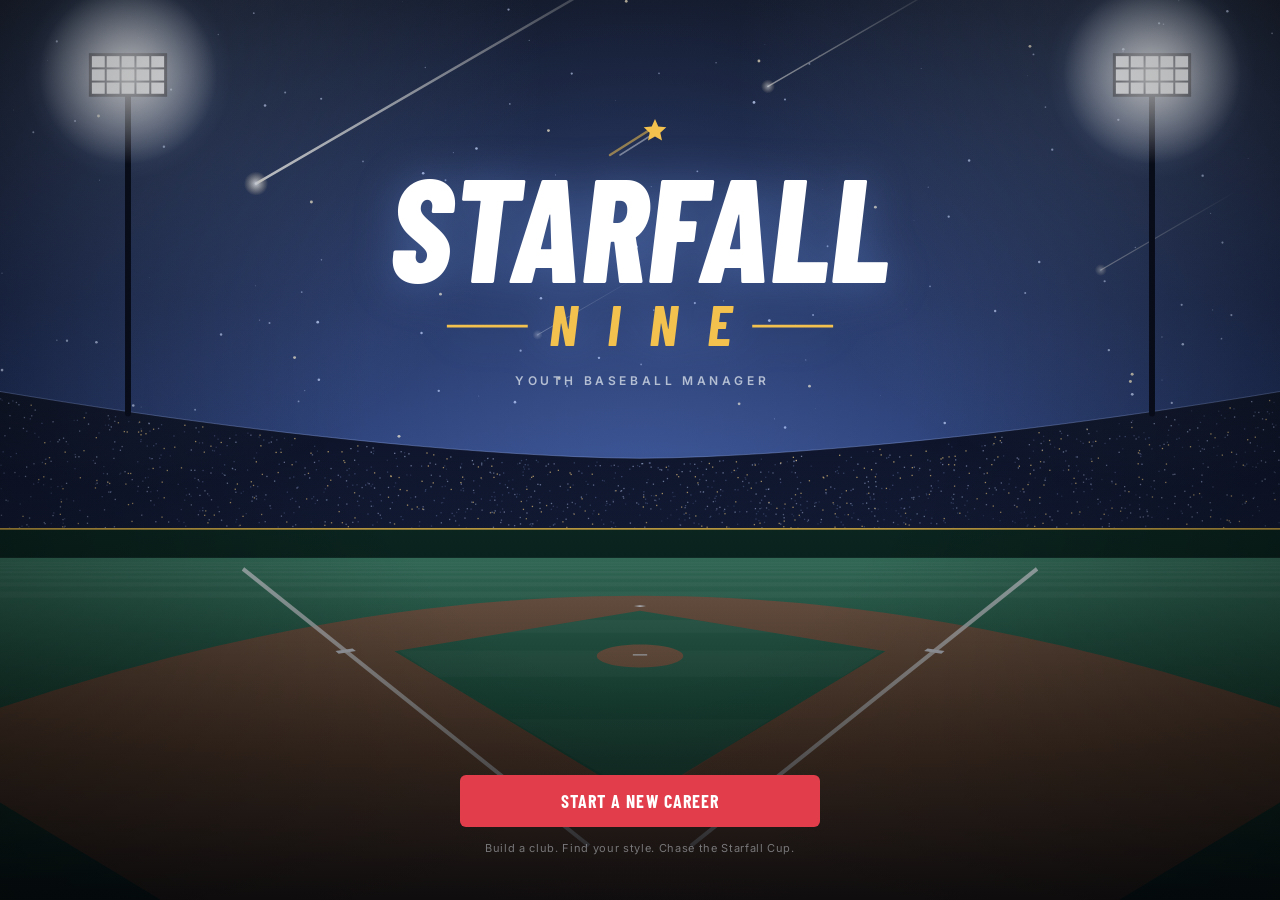
==== commit ee6cba73: "Rebuild Starfall Nine match scene: two-camera renderer, pitch and batted-ball physics, steals, play-" ====
--- a/starfall-nine/index.html
+++ b/starfall-nine/index.html
@@ -3,141 +3,594 @@
 <head>
 <meta charset="utf-8">
 <meta name="viewport" content="width=device-width, initial-scale=1, viewport-fit=cover">
+<meta name="theme-color" content="#080b10">
 <title>Starfall Nine</title>
-<link href="https://fonts.googleapis.com/css2?family=Barlow+Condensed:ital,wght@0,500;0,600;0,700;0,800;1,700;1,800&family=Inter:wght@400;500;600;700;800&family=Dela+Gothic+One&family=M+PLUS+Rounded+1c:wght@500;700;800&display=swap" rel="stylesheet">
+<link rel="preconnect" href="https://fonts.googleapis.com">
+<link rel="preconnect" href="https://fonts.gstatic.com" crossorigin>
+<link href="https://fonts.googleapis.com/css2?family=Barlow+Condensed:ital,wght@0,500;0,600;0,700;0,800;1,700;1,800&family=Inter:wght@400;500;600;700;800&display=swap" rel="stylesheet">
 <style>
-/* Shared design tokens (used by base.css and match.css). Keep the names stable. */
-:root{--bg:#0a0e13;--surface:#121821;--surface-2:#1a222e;--surface-3:#232d3b;--line:rgba(255,255,255,.09);--line-strong:rgba(255,255,255,.18);--text:#e9eef4;--text-dim:#8c98a8;--accent:var(--c1);--accent-2:var(--c2);--gold-2:#f2c14e;--good:#3ecf8e;--bad:#ef5b5b;--info:#4aa8ff;--font-disp:'Barlow Condensed','Arial Narrow',system-ui,sans-serif;--font-body:'Inter',system-ui,-apple-system,'Segoe UI',sans-serif;--r:10px;--r-sm:6px;--shadow:0 6px 24px rgba(0,0,0,.35)}
-:root{--night:#12163a;--dusk:#262060;--plum:#4a2f7a;--chalk:#f6f1e4;--paper:#fffaf0;--ink:#0b0d24;--sun:#ff8a3c;--gold:#ffd23f;--grass:#2fae74;--sky:#57c7ff;--rose:#ff5c8a;--c1:#e23d4b;--c2:#ffd23f;
---disp:'Dela Gothic One','Arial Black',Impact,sans-serif;--body:'M PLUS Rounded 1c','Hiragino Maru Gothic ProN','Trebuchet MS',system-ui,sans-serif;
-color-scheme:dark;box-sizing:border-box;padding:env(safe-area-inset-top,0px) env(safe-area-inset-right,0px) env(safe-area-inset-bottom,0px) env(safe-area-inset-left,0px)}
-*{box-sizing:border-box;-webkit-tap-highlight-color:transparent}
+/* ============================================================
+   Starfall Nine — base design system
+   Shared tokens (used by base.css and match.css). Keep the names stable.
+   ============================================================ */
+:root{
+  --bg:#080b10;--surface:#10151d;--surface-2:#171e29;--surface-3:#212a38;
+  --line:rgba(255,255,255,.085);--line-strong:rgba(255,255,255,.17);
+  --text:#e8edf3;--text-dim:#93a0b2;--text-mute:#6b7789;
+  --c1:#e23d4b;--c2:#ffd23f;
+  /* --accent / --accent-ink / --accent-soft are overwritten from JS (ui.js themeVars) with
+     contrast-safe versions of the club colour; these are only the defaults. */
+  --accent:var(--c1);--accent-2:var(--c2);--accent-ink:#fff;--accent-soft:rgba(226,61,75,.16);
+  --gold-2:#f2c14e;--good:#3ecf8e;--bad:#ef5b5b;--info:#4aa8ff;--warn:#f59e3b;
+  --font-disp:'Barlow Condensed','Avenir Next Condensed','Roboto Condensed','sans-serif-condensed','Arial Narrow','Helvetica Neue',system-ui,sans-serif;
+  --font-body:'Inter',system-ui,-apple-system,'Segoe UI',Roboto,'Helvetica Neue',Arial,sans-serif;
+  --r:10px;--r-sm:6px;--shadow:0 6px 24px rgba(0,0,0,.35);
+  /* legacy names, kept as aliases for match.css */
+  --night:#12163a;--dusk:#262060;--plum:#4a2f7a;--chalk:#f6f1e4;--paper:#fffaf0;--ink:#0b0d24;--sun:#ff8a3c;--gold:#ffd23f;--grass:#2fae74;--sky:#57c7ff;--rose:#ff5c8a;
+  --disp:var(--font-disp);--body:var(--font-body);
+  color-scheme:dark;box-sizing:border-box;
+  padding:env(safe-area-inset-top,0px) env(safe-area-inset-right,0px) env(safe-area-inset-bottom,0px) env(safe-area-inset-left,0px)}
+*,*::before,*::after{box-sizing:border-box;-webkit-tap-highlight-color:transparent}
 html,body{height:100%;margin:0}
-html{background:#12163a}
-body{background:var(--night);color:var(--chalk);font-family:var(--body);font-weight:500;font-size:13px;line-height:1.35;overflow:hidden;-webkit-user-select:none;user-select:none}
-#app{position:relative;height:100%;width:100%;overflow:hidden;background:radial-gradient(rgba(255,255,255,.07) 1.2px,transparent 1.4px) 0 0/11px 11px,linear-gradient(160deg,var(--night),var(--dusk) 55%,var(--plum))}
-button{font-family:inherit;color:inherit;cursor:pointer}
-input,select{font-family:inherit;font-size:14px;-webkit-user-select:text;user-select:text}
-.disp{font-family:var(--disp);font-weight:400;letter-spacing:.01em}
-.btn{background:var(--sun);color:var(--ink);border:2.5px solid var(--ink);box-shadow:3px 3px 0 var(--ink);border-radius:4px;font-weight:800;font-size:13px;padding:8px 14px;min-height:40px;transition:transform .06s}
-.btn:active{transform:translate(2px,2px);box-shadow:1px 1px 0 var(--ink)}
-.btn.alt{background:var(--paper)}.btn.gold{background:var(--gold)}.btn.sky{background:var(--sky)}
-.btn.sm{min-height:32px;padding:4px 10px;font-size:12px}
-.btn:disabled{opacity:.45;pointer-events:none}
-.btn:focus-visible,.nav button:focus-visible{outline:3px solid var(--sky);outline-offset:2px}
-.panel{background:var(--paper);color:var(--ink);border:2.5px solid var(--ink);box-shadow:4px 4px 0 var(--ink);border-radius:4px;padding:10px 12px;margin-bottom:12px;position:relative}
-.panel h2{font-family:var(--disp);font-weight:400;font-size:15px;margin:-10px -12px 8px;padding:5px 12px;background:var(--ink);color:var(--chalk);display:flex;justify-content:space-between;align-items:center;gap:8px}
-.panel h2 small{font-family:var(--body);font-weight:700;font-size:11px;color:var(--gold)}
-.cols{display:grid;grid-template-columns:1fr 1fr;gap:12px;align-items:start}
-.cols.w{grid-template-columns:1.25fr 1fr}
-.row{display:flex;align-items:center;gap:8px}
+html{background:var(--bg);-webkit-text-size-adjust:100%;text-size-adjust:100%}
+body{background:var(--bg);color:var(--text);font-family:var(--font-body);font-weight:400;font-size:14px;line-height:1.4;overflow:hidden;-webkit-user-select:none;user-select:none;-webkit-font-smoothing:antialiased}
+#app{position:relative;height:100%;width:100%;overflow:hidden;background:var(--bg)}
+button{font-family:inherit;color:inherit;cursor:pointer;margin:0}
+input,select{font-family:inherit;font-size:16px;-webkit-user-select:text;user-select:text}
+p{margin:0 0 10px}
+b,strong{font-weight:600}
+svg.ic{flex:none;display:block}
+:focus-visible{outline:2px solid var(--info);outline-offset:2px}
+
+/* ---------- type ---------- */
+.disp{font-family:var(--font-disp);font-weight:700;letter-spacing:.02em;text-transform:uppercase;line-height:1.05}
+.mut{color:var(--text-dim);font-size:12.5px}
+.lbl{font-size:11px;font-weight:600;letter-spacing:.08em;text-transform:uppercase;color:var(--text-dim)}
+.n{text-align:right;font-variant-numeric:tabular-nums}
+.num{font-family:var(--font-disp);font-weight:700;font-variant-numeric:tabular-nums;letter-spacing:.01em}
+.good{color:var(--good)}.bad{color:var(--bad)}.goldc{color:var(--gold-2)}
+
+/* ---------- layout helpers ---------- */
+.row{display:flex;align-items:center;gap:8px;min-width:0}
+.wrapr{flex-wrap:wrap}
 .sp{flex:1}
-.chip{display:inline-block;background:var(--ink);color:var(--chalk);border-radius:99px;padding:2px 9px;font-size:11px;font-weight:700;white-space:nowrap}
-.chip.g{background:var(--gold);color:var(--ink)}.chip.o{background:var(--sun);color:var(--ink)}.chip.b{background:var(--sky);color:var(--ink)}.chip.gr{background:var(--grass);color:var(--ink)}.chip.r{background:var(--rose);color:var(--ink)}
-.mut{opacity:.65;font-size:11.5px}
-/* hub */
-.hub{display:grid;grid-template-columns:78px 1fr;grid-template-rows:auto 1fr;height:100%}
-.top{grid-column:1/3;display:flex;align-items:center;gap:8px;padding:5px 10px;background:var(--ink);border-bottom:3px solid var(--c1);min-height:46px}
-.top .tn{font-family:var(--disp);font-size:15px;white-space:nowrap;overflow:hidden;text-overflow:ellipsis}
-.nav{overflow-y:auto;display:flex;flex-direction:column;background:rgba(11,13,36,.75);border-right:2px solid var(--ink)}
-.nav button{background:none;border:0;border-left:4px solid transparent;min-height:34px;flex:1;max-height:48px;font-size:12px;font-weight:700;text-align:left;padding:0 8px;color:var(--chalk);opacity:.75}
-.nav button.on{opacity:1;border-left-color:var(--c2);background:var(--c1);color:#fff;text-shadow:1px 1px 0 var(--ink)}
-.main{overflow-y:auto;padding:12px 14px 24px;-webkit-overflow-scrolling:touch}
-table{border-collapse:collapse;width:100%;font-size:12px}
-th{font-size:10.5px;text-align:left;opacity:.6;font-weight:700;padding:2px 4px}
-td{padding:3px 4px;border-top:1.5px solid rgba(11,13,36,.12);white-space:nowrap}
-tr.tap:active,tr.sel{background:rgba(255,138,60,.25)}
-tr.me td{background:rgba(255,210,63,.35);font-weight:800}
-.n{text-align:right;font-variant-numeric:tabular-nums}
-.r0{opacity:.5}.r2{color:#0a7a4b;font-weight:800}.r3{color:#c2410c;font-weight:800}
-.bar{height:8px;background:rgba(11,13,36,.15);border-radius:9px;overflow:hidden;min-width:40px}
-.bar i{display:block;height:100%;background:var(--grass);border-radius:9px}
-.bar.f i{background:var(--rose)}.bar.z i{background:linear-gradient(90deg,var(--sun),var(--gold))}
-canvas.pt{width:34px;height:34px;border-radius:50%;border:2px solid var(--ink);background:var(--c1);vertical-align:middle;flex:none}
-.opt{border:2.5px solid var(--ink);background:var(--paper);color:var(--ink);border-radius:4px;padding:8px 10px;text-align:left;font-weight:700;font-size:12px;min-height:40px}
-.opt.on{background:var(--gold);box-shadow:3px 3px 0 var(--ink)}
-.opt b{display:block;font-size:13px}
-.grid3{display:grid;grid-template-columns:repeat(3,1fr);gap:8px}
-.grid2{display:grid;grid-template-columns:1fr 1fr;gap:8px}
-.sw{width:30px;height:30px;border-radius:50%;border:2.5px solid var(--ink);padding:0}
-.sw.on{outline:3px solid var(--gold);outline-offset:1px}
-.lg{width:44px;height:44px;padding:2px;border:2.5px solid transparent;background:none;border-radius:6px}
-.lg.on{border-color:var(--gold);background:rgba(255,210,63,.2)}
-/* title + create */
-.title{height:100%;display:flex;align-items:center;justify-content:center;position:relative}
-.title canvas{position:absolute;inset:0;width:100%;height:100%;object-fit:cover}
-.title .tw{position:relative;text-align:center;padding:16px}
-.logo{font-family:var(--disp);font-size:clamp(38px,11vw,84px);line-height:.95;color:var(--gold);-webkit-text-stroke:2px var(--ink);text-shadow:5px 5px 0 var(--ink),7px 7px 0 var(--sun);transform:rotate(-4deg) skewX(-6deg);margin-bottom:18px}
-.logo span{display:block;color:var(--chalk);font-size:.42em;text-shadow:3px 3px 0 var(--ink);letter-spacing:.06em}
-.wiz{height:100%;display:flex;flex-direction:column}
-.wiz .body{flex:1;overflow-y:auto;padding:12px 14px}
-.wiz .foot{display:flex;gap:10px;padding:8px 14px;background:var(--ink);align-items:center}
-.fld{display:block;font-weight:800;font-size:11.5px;margin:6px 0 3px}
-.inp{width:100%;border:2.5px solid var(--ink);border-radius:4px;padding:7px 9px;background:#fff;color:var(--ink);font-weight:700}
-/* skill tree */
-.br{display:flex;align-items:center;gap:0;margin-bottom:8px}
-.br .bl{width:74px;font-family:var(--disp);font-size:12px;flex:none}
-.nd{flex:1;min-height:44px;border:2.5px solid var(--ink);border-radius:4px;background:#e9e2cf;color:var(--ink);font-size:10.5px;font-weight:800;padding:3px 4px;line-height:1.15;position:relative}
-.nd.own{background:var(--gold)}.nd.can{background:#fff;box-shadow:0 0 0 2px var(--sun) inset}.nd.cur{outline:3px solid var(--sky);outline-offset:1px}
-.ln{width:12px;height:4px;background:var(--ink);flex:none;opacity:.35}.ln.on{opacity:1;background:var(--sun)}
-/* modal */
-.modal{position:absolute;inset:0;background:rgba(11,13,36,.78);display:flex;align-items:center;justify-content:center;z-index:50;padding:10px}
-.modal .panel{max-width:640px;width:100%;max-height:100%;overflow-y:auto;margin:0}
-.stat{display:grid;grid-template-columns:54px 1fr 26px;gap:6px;align-items:center;font-size:11.5px;font-weight:700;margin:2px 0}
-#rot{position:absolute;inset:0;z-index:99;background:var(--ink);display:none;flex-direction:column;align-items:center;justify-content:center;gap:14px;text-align:center;padding:24px}
-@media (orientation:portrait){#rot.ask{display:flex}}
-.ph{width:54px;height:92px;border:4px solid var(--chalk);border-radius:10px;animation:tilt 2s ease-in-out infinite}
-@keyframes tilt{0%,25%{transform:rotate(0)}60%,100%{transform:rotate(90deg)}}
-.ls td,.ls th{text-align:center;padding:2px 5px}.ls td:first-child,.ls th:first-child{text-align:left}
-@media (max-width:560px){.cols,.cols.w{grid-template-columns:1fr}}
-@media (prefers-reduced-motion:reduce){.ph,#cut.go .lines{animation:none}}
+.cols,.cols.w{display:grid;grid-template-columns:minmax(0,1fr);gap:12px;align-items:start}
+.cols>*{min-width:0}
+.grid2{display:grid;grid-template-columns:repeat(2,minmax(0,1fr));gap:8px}
+.grid3{display:grid;grid-template-columns:repeat(3,minmax(0,1fr));gap:8px}
+.stack>*+*{margin-top:12px}
+@media (min-width:760px){.cols{grid-template-columns:repeat(2,minmax(0,1fr))}.cols.w{grid-template-columns:minmax(0,1.3fr) minmax(0,1fr)}}
+
+/* ---------- buttons ---------- */
+.btn{display:inline-flex;align-items:center;justify-content:center;gap:8px;min-height:44px;padding:0 18px;border-radius:var(--r-sm);border:1px solid transparent;background:var(--accent-fill,var(--accent));color:var(--accent-ink);font-family:var(--font-disp);font-weight:700;font-size:16px;letter-spacing:.06em;text-transform:uppercase;line-height:1;white-space:nowrap;transition:filter .12s,transform .06s,background .12s}
+.btn:hover{filter:brightness(1.08)}
+.btn:active{transform:translateY(1px);filter:brightness(.9)}
+.btn.alt{background:var(--surface-3);color:var(--text);border-color:var(--line-strong)}
+.btn.ghost{background:transparent;color:var(--text);border-color:var(--line-strong)}
+.btn.gold{background:var(--gold-2);color:#17120a}
+.btn.sky{background:var(--info);color:#06121f}
+.btn.danger{background:transparent;color:var(--bad);border-color:rgba(239,91,91,.45)}
+.btn.sm{min-height:34px;padding:0 12px;font-size:14px}
+.btn.block{display:flex;width:100%}
+.btn.on{background:var(--gold-2);color:#17120a}
+.btn:disabled{opacity:.38;pointer-events:none}
+@media (pointer:coarse){.btn.sm{min-height:44px}}
+.ibtn{display:inline-flex;align-items:center;justify-content:center;width:44px;height:44px;border-radius:50%;border:0;background:transparent;color:var(--text-dim);flex:none}
+.ibtn:active{background:var(--surface-3)}
+
+/* ---------- cards ---------- */
+.card{background:var(--surface);border:1px solid var(--line);border-radius:var(--r);margin-bottom:12px;min-width:0}
+.card-h{display:flex;align-items:center;justify-content:space-between;gap:10px;padding:10px 14px;border-bottom:1px solid var(--line);min-height:44px}
+.card-h h2{margin:0;font-family:var(--font-disp);font-weight:700;font-size:17px;letter-spacing:.06em;text-transform:uppercase;line-height:1.1;white-space:nowrap;overflow:hidden;text-overflow:ellipsis}
+.card-h small{font-size:12px;color:var(--text-dim);font-weight:500;text-align:right}
+.card-b{padding:12px 14px}
+.card-b.flush{padding:0}
+.card-f{padding:10px 14px;border-top:1px solid var(--line);display:flex;gap:8px;align-items:center;flex-wrap:wrap}
+.panel{background:var(--surface);border:1px solid var(--line);border-radius:var(--r);padding:12px 14px;margin-bottom:12px}
+.note{font-size:12.5px;color:var(--text-dim);padding:10px 14px;border-top:1px solid var(--line)}
+.empty{padding:22px 14px;text-align:center;color:var(--text-dim);font-size:13px}
+
+/* ---------- chips, tags, badges ---------- */
+.chip{display:inline-flex;align-items:center;gap:4px;height:22px;padding:0 8px;border-radius:4px;background:var(--surface-3);color:var(--text);font-size:12px;font-weight:600;white-space:nowrap;line-height:1;border:1px solid var(--line)}
+.chip.g{background:rgba(242,193,78,.14);color:var(--gold-2);border-color:rgba(242,193,78,.3)}
+.chip.o{background:rgba(245,158,59,.14);color:#ffb565;border-color:rgba(245,158,59,.3)}
+.chip.b{background:rgba(74,168,255,.14);color:#7cc0ff;border-color:rgba(74,168,255,.3)}
+.chip.gr{background:rgba(62,207,142,.13);color:var(--good);border-color:rgba(62,207,142,.3)}
+.chip.r{background:rgba(239,91,91,.13);color:#ff8a8a;border-color:rgba(239,91,91,.32)}
+.chip.wrapc{white-space:normal;height:auto;padding:4px 8px;line-height:1.3}
+/* play-style tag: 3-letter code. .tO offence, .tD defence, .tP pitching. .fit = matches the team style */
+.tags{display:inline-flex;gap:4px;align-items:center;flex:none}
+.tag{display:inline-flex;align-items:center;justify-content:center;height:20px;min-width:33px;padding:0 4px;border-radius:3px;font-family:var(--font-disp);font-weight:700;font-size:13px;letter-spacing:.06em;line-height:1;color:var(--text-dim);border:1px solid var(--line-strong);background:transparent;white-space:nowrap}
+.tag.fit{background:var(--good);border-color:var(--good);color:#04170e}
+.tag.lg{height:24px;padding:0 8px;font-size:14px}
+.fitdot{display:inline-block;width:7px;height:7px;border-radius:50%;background:var(--good);flex:none}
+.fitdot.off{background:transparent;box-shadow:inset 0 0 0 1.5px var(--text-mute)}
+/* rating badge, coloured by tier */
+.rt{display:inline-flex;align-items:center;justify-content:center;min-width:32px;height:24px;padding:0 5px;border-radius:4px;font-family:var(--font-disp);font-weight:700;font-size:17px;font-variant-numeric:tabular-nums;line-height:1;background:var(--surface-3);color:var(--text)}
+.rt.t5{background:rgba(242,193,78,.18);color:var(--gold-2)}
+.rt.t4{background:rgba(62,207,142,.16);color:var(--good)}
+.rt.t3{background:rgba(74,168,255,.15);color:#7cc0ff}
+.rt.t2{background:var(--surface-3);color:var(--text)}
+.rt.t1{background:var(--surface-2);color:var(--text-dim)}
+.rt.big{min-width:56px;height:52px;font-size:38px;border-radius:8px}
+td.t5{color:var(--gold-2);font-weight:600}td.t4{color:var(--good);font-weight:600}td.t3{color:#7cc0ff}td.t1{color:var(--text-mute)}
+.r0{color:var(--text-mute)}.r2{color:var(--good);font-weight:600}.r3{color:var(--gold-2);font-weight:600}
+.pot{font-family:var(--font-disp);font-weight:700;font-size:16px;color:var(--text-dim)}
+.pot.S,.pot.A{color:var(--gold-2)}.pot.B{color:var(--good)}.pot.C{color:var(--text)}
+.stars{color:var(--gold-2);letter-spacing:1px;font-size:12px;white-space:nowrap}
+.stars i{color:var(--surface-3);font-style:normal}
+
+/* ---------- meters ---------- */
+.bar{height:6px;background:rgba(255,255,255,.1);border-radius:3px;overflow:hidden;min-width:36px}
+.bar i{display:block;height:100%;background:var(--good);border-radius:3px}
+.bar.f i{background:var(--bad)}.bar.z i{background:linear-gradient(90deg,var(--warn),var(--gold-2))}.bar.a i{background:var(--accent)}
+.bar.lg{height:8px;border-radius:4px}
+.rtf{display:flex;flex-direction:column;gap:4px;flex:none;width:34px}
+.rtf .bar{min-width:0;height:4px;display:block}
+.rtf .rt{min-width:0}
+.who .sub b{color:var(--text);font-weight:600}
+.fat{display:flex;align-items:center;gap:6px;width:44px;flex:none}
+.fat .bar{flex:1;min-width:0}
+.pips{display:flex;gap:3px;align-items:flex-end}
+.pips i{flex:1;height:10px;border-radius:2px;background:rgba(255,255,255,.1);position:relative}
+.pips i.on{background:var(--good)}
+.pips i.th{margin-right:5px}
+.pips i.th::after{content:"";position:absolute;right:-5px;top:-3px;bottom:-3px;width:1px;background:var(--line-strong)}
+.tiers{display:flex;gap:4px}
+.tiers i{width:18px;height:6px;border-radius:2px;background:rgba(255,255,255,.12)}
+.tiers i.on{background:var(--gold-2)}
+
+/* ---------- segmented control ---------- */
+.seg{display:flex;background:var(--surface-2);border:1px solid var(--line);border-radius:8px;padding:3px;gap:2px;margin-bottom:12px}
+.seg button{flex:1;min-width:0;min-height:38px;border:0;border-radius:6px;background:transparent;color:var(--text-dim);font-family:var(--font-disp);font-weight:700;font-size:15px;letter-spacing:.06em;text-transform:uppercase;white-space:nowrap;overflow:hidden;text-overflow:ellipsis;padding:0 6px}
+.seg button.on{background:var(--surface-3);color:var(--text);box-shadow:inset 0 -2px 0 var(--accent)}
+@media (pointer:coarse){.seg button{min-height:44px}}
+
+/* ---------- option cards ---------- */
+.opt{display:block;width:100%;text-align:left;border:1px solid var(--line-strong);background:var(--surface-2);color:var(--text-dim);border-radius:8px;padding:10px 12px;font-size:12.5px;line-height:1.35;min-height:48px;position:relative}
+.opt b{display:block;overflow-wrap:anywhere;font-family:var(--font-disp);font-weight:700;font-size:16px;letter-spacing:.04em;text-transform:uppercase;color:var(--text);margin-bottom:2px;line-height:1.15}
+.opt.on{border-color:var(--accent);background:var(--accent-soft);color:var(--text);box-shadow:inset 0 0 0 1px var(--accent)}
+.opt .cnt{position:absolute;right:8px;top:8px}
+.opt:active{background:var(--surface-3)}
+
+/* ---------- lists ---------- */
+.list{margin:0;padding:0;list-style:none}
+.li{display:flex;align-items:center;gap:10px;min-height:52px;padding:6px 14px;border-top:1px solid var(--line);width:100%;background:none;border-left:0;border-right:0;border-bottom:0;text-align:left;color:inherit;font-size:14px}
+.li:first-child{border-top:0}
+.li.tap:active{background:var(--surface-2)}
+.li.sel{background:var(--accent-soft);box-shadow:inset 3px 0 0 var(--accent)}
+.li.me{background:rgba(242,193,78,.09);box-shadow:inset 3px 0 0 var(--gold-2)}
+.li .ord{width:20px;text-align:center;font-family:var(--font-disp);font-weight:700;font-size:18px;color:var(--text-dim);flex:none}
+.li .pp{width:30px;text-align:center;font-family:var(--font-disp);font-weight:700;font-size:15px;letter-spacing:.04em;color:var(--text-dim);flex:none}
+.who{flex:1;min-width:0}
+.who .nm{display:block;font-weight:600;white-space:nowrap;overflow:hidden;text-overflow:ellipsis;line-height:1.25}
+.who .sub{display:flex;align-items:center;gap:5px;margin-top:3px;font-size:12px;color:var(--text-dim);white-space:nowrap;overflow:hidden;line-height:1.2}
+.chk{width:22px;height:22px;border-radius:50%;border:1.5px solid var(--line-strong);display:flex;align-items:center;justify-content:center;flex:none;color:transparent}
+.chk.on{background:var(--gold-2);border-color:var(--gold-2);color:#17120a}
+select.ps{-webkit-appearance:none;appearance:none;height:44px;width:58px;border-radius:6px;border:1px solid var(--line-strong);background:var(--surface-2) url("data:image/svg+xml,%3Csvg xmlns='http://www.w3.org/2000/svg' width='10' height='6'%3E%3Cpath d='M1 1l4 4 4-4' fill='none' stroke='%2393a0b2' stroke-width='1.5'/%3E%3C/svg%3E") no-repeat right 7px center;color:var(--text);font-family:var(--font-disp);font-weight:700;font-size:16px;letter-spacing:.04em;padding:0 20px 0 9px;flex:none}
+
+/* ---------- tables ---------- */
+table{border-collapse:collapse;width:100%;font-size:13.5px}
+th{font-size:11px;font-weight:600;letter-spacing:.07em;text-transform:uppercase;color:var(--text-dim);text-align:left;padding:8px 6px;white-space:nowrap;background:var(--surface);position:sticky;top:0;z-index:2;box-shadow:inset 0 -1px 0 var(--line)}
+td{padding:7px 6px;border-top:1px solid var(--line);white-space:nowrap;font-variant-numeric:tabular-nums;height:44px}
+tr:first-child>td{border-top:0}
+th:first-child,td:first-child{padding-left:14px}
+th:last-child,td:last-child{padding-right:14px}
+tr.tap:active>td{background:var(--surface-2)}
+tr.sel>td{background:var(--accent-soft)}
+tr.me>td{background:rgba(242,193,78,.09)}
+tr.me>td:first-child{box-shadow:inset 3px 0 0 var(--gold-2)}
+td.pl{width:100%;max-width:0}
+.plc{display:flex;align-items:center;gap:10px;min-width:0}
+.tscroll{overflow-x:auto;-webkit-overflow-scrolling:touch}
+.tscroll th:first-child,.tscroll td:first-child{position:sticky;left:0;z-index:1;background:var(--surface)}
+.tscroll tr.me>td:first-child{background:#1f1d17}
+table.kv td{height:38px}
+table.kv td:last-child{text-align:right}
+table.ls th,table.ls td{text-align:center;padding:6px 0;min-width:24px;height:36px}
+table.ls th:first-child,table.ls td:first-child{text-align:left;padding-left:14px;padding-right:8px;min-width:96px}
+table.ls th:last-child,table.ls td:last-child{padding-right:10px}
+table.ls td.tot{font-weight:700;color:var(--text)}
+table.ls td{color:var(--text-dim)}
+table.ls td:first-child{color:var(--text);font-weight:600}
+table.box td{height:44px}
+/* roster column sets: phones show one set at a time, wide screens show all */
+.c-rat,.c-sta{display:none}
+.show-rat .c-ovw,.show-sta .c-ovw{display:none}
+.show-rat .c-rat,.show-sta .c-sta{display:table-cell}
+@media (max-width:1079px){.show-rat .tags,.show-sta .tags{display:none}}
+@media (min-width:1080px){.rseg{display:none}.c-ovw,.c-rat,.c-sta,.show-rat .c-ovw,.show-sta .c-ovw{display:table-cell}}
+.card>table:first-child tr:first-child>th:first-child{border-top-left-radius:var(--r)}
+.card>table:first-child tr:first-child>th:last-child{border-top-right-radius:var(--r)}
+.w480{display:none}
+@media (min-width:480px){.w480{display:inline}}
+.c-wide{display:none}
+@media (min-width:480px){.c-wide{display:table-cell}}
+
+/* ---------- portraits ---------- */
+canvas.pt{width:36px;height:36px;border-radius:50%;background:var(--surface-3);vertical-align:middle;flex:none;box-shadow:0 0 0 1px var(--line-strong)}
+canvas.ptl{border-radius:10px;flex:none;box-shadow:0 0 0 1px var(--line-strong);background:var(--surface-3)}
+.crest{flex:none;vertical-align:middle;display:inline-block}
+
+/* ---------- form ---------- */
+.fld{display:block;font-size:11px;font-weight:600;letter-spacing:.08em;text-transform:uppercase;color:var(--text-dim);margin:14px 0 6px}
+.fld:first-child{margin-top:0}
+.inp{width:100%;height:46px;border:1px solid var(--line-strong);border-radius:var(--r-sm);padding:0 12px;background:var(--surface-2);color:var(--text);font-weight:500}
+.inp::placeholder{color:var(--text-mute)}
+.inp:focus{outline:none;border-color:var(--accent);box-shadow:0 0 0 3px var(--accent-soft)}
+.swgrid{display:grid;grid-template-columns:repeat(6,minmax(0,1fr));gap:6px}
+.swgrid.c5{grid-template-columns:repeat(5,minmax(0,1fr))}
+.sw{height:44px;border-radius:8px;border:1px solid var(--line-strong);padding:0;position:relative;min-width:0}
+.sw.on{box-shadow:0 0 0 2px var(--bg),0 0 0 4px var(--text)}
+.lg{height:56px;padding:4px;border:1px solid var(--line);background:var(--surface-2);border-radius:8px;display:flex;align-items:center;justify-content:center;min-width:0}
+.lg.on{border-color:var(--accent);background:var(--accent-soft);box-shadow:inset 0 0 0 1px var(--accent)}
+
+/* ============================================================
+   App shell (hub). Portrait: header / content / bottom tabs.
+   ============================================================ */
+.shell{display:grid;height:100%;grid-template-columns:minmax(0,1fr);grid-template-rows:auto minmax(0,1fr) auto;grid-template-areas:"hd" "main" "nav";background:var(--bg)}
+.hd{grid-area:hd;display:flex;align-items:center;gap:9px;padding:8px 12px;background:var(--surface);position:relative;min-height:56px;min-width:0}
+.hd::after{content:"";position:absolute;left:0;right:0;bottom:0;height:2px;background:linear-gradient(90deg,var(--accent) 0 62%,var(--accent-2) 62% 100%)}
+.hd-club{flex:1;min-width:0}
+.hd-name{font-family:var(--font-disp);font-weight:700;font-size:20px;letter-spacing:.03em;text-transform:uppercase;line-height:1.05;white-space:nowrap;overflow:hidden;text-overflow:ellipsis}
+.hd-sub{font-size:12px;color:var(--text-dim);white-space:nowrap;overflow:hidden;text-overflow:ellipsis;margin-top:1px}
+.hd-kv{display:flex;flex-direction:column;align-items:flex-end;flex:none;padding-left:10px;border-left:1px solid var(--line)}
+.hd-kv b{font-family:var(--font-disp);font-weight:700;font-size:19px;line-height:1.05;font-variant-numeric:tabular-nums;letter-spacing:.01em}
+.hd-kv span{font-size:10.5px;font-weight:600;letter-spacing:.08em;text-transform:uppercase;color:var(--text-dim);line-height:1.2;margin-top:1px}
+.main{grid-area:main;overflow-y:auto;overflow-x:hidden;-webkit-overflow-scrolling:touch;padding:0 12px 12px;min-width:0;overscroll-behavior:contain}
+.wrap{max-width:1160px;margin:0 auto;padding-top:12px}
+.vh{display:flex;align-items:flex-end;justify-content:space-between;gap:10px;margin:2px 2px 10px}
+.vh h1{margin:0;font-family:var(--font-disp);font-weight:800;font-size:26px;letter-spacing:.03em;text-transform:uppercase;line-height:1}
+.vh .mut{text-align:right}
+.nav{grid-area:nav;display:flex;background:var(--surface);border-top:1px solid var(--line);min-width:0}
+.nav button{flex:1;min-width:0;min-height:56px;border:0;background:none;display:flex;flex-direction:column;align-items:center;justify-content:center;gap:3px;color:var(--text-dim);font-size:11px;font-weight:600;letter-spacing:.02em;position:relative;padding:4px 2px}
+.nav button span{white-space:nowrap}
+.nav button.on{color:var(--text)}
+.nav button.on svg{color:var(--accent)}
+.nav button.on::before{content:"";position:absolute;top:0;left:22%;right:22%;height:2px;background:var(--accent);border-radius:0 0 2px 2px}
+.nav button.nsec{display:none}
+.nav .dot{position:absolute;top:8px;left:50%;margin-left:8px;width:8px;height:8px;border-radius:50%;background:var(--gold-2);box-shadow:0 0 0 2px var(--surface)}
+.nav-brand{display:none}
+
+/* phone held sideways: narrow icon rail on the left */
+@media (orientation:landscape) and (max-height:540px){
+  .shell{grid-template-columns:68px minmax(0,1fr);grid-template-rows:auto minmax(0,1fr);grid-template-areas:"nav hd" "nav main"}
+  .nav{flex-direction:column;border-top:0;border-right:1px solid var(--line)}
+  .nav button{flex:1;min-height:44px;max-height:74px}
+  .nav button.on::before{top:22%;bottom:22%;left:0;right:auto;width:2px;height:auto;border-radius:0 2px 2px 0}
+  .hd{min-height:46px;padding:5px 14px}
+  .hd-name{font-size:18px}
+  .main{padding:0 12px 10px}.wrap{padding-top:10px}
+  .vh{margin-bottom:8px}.vh h1{font-size:21px}
+}
+/* tablet / desktop: full labelled side rail */
+@media (min-width:900px) and (min-height:541px){
+  .shell{grid-template-columns:208px minmax(0,1fr);grid-template-rows:auto minmax(0,1fr);grid-template-areas:"nav hd" "nav main"}
+  .nav{flex-direction:column;border-top:0;border-right:1px solid var(--line);padding:0 8px 10px;gap:2px;overflow-y:auto}
+  .nav-brand{display:flex;align-items:center;gap:8px;height:58px;padding:0 8px;font-family:var(--font-disp);font-weight:800;font-style:italic;font-size:19px;letter-spacing:.06em;text-transform:uppercase;flex:none;color:var(--text)}
+  .nav-brand em{color:var(--gold-2);font-style:italic}
+  .nav button{flex:none;flex-direction:row;justify-content:flex-start;gap:12px;min-height:42px;padding:0 12px;font-size:14px;border-radius:8px;font-weight:500}
+  .nav button.nsec{display:flex}
+  .nav button.more{display:none}
+  .nav button.on{background:var(--surface-3);font-weight:600}
+  .nav button.on::before{top:10px;bottom:10px;left:0;right:auto;width:3px;height:auto;border-radius:0 2px 2px 0}
+  .nav .dot{position:static;margin-left:auto;box-shadow:none}
+  .hd{padding:8px 22px;min-height:58px}
+  .hd-kv{padding-left:18px;margin-left:6px}
+  .main{padding:0 22px 28px}.wrap{padding-top:18px}
+}
+
+/* ---------- More sheet ---------- */
+.moregrid{display:grid;grid-template-columns:repeat(3,minmax(0,1fr));gap:8px;padding:14px}
+.moregrid button{display:flex;flex-direction:column;align-items:center;justify-content:center;gap:8px;min-height:84px;border-radius:10px;border:1px solid var(--line);background:var(--surface-2);color:var(--text);font-size:13px;font-weight:500;position:relative}
+.moregrid button svg{color:var(--text-dim)}
+.moregrid button.on{border-color:var(--accent);background:var(--accent-soft)}
+.moregrid button.on svg{color:var(--accent)}
+.moregrid .dot{position:absolute;top:10px;right:10px;width:8px;height:8px;border-radius:50%;background:var(--gold-2)}
+@media (orientation:landscape) and (max-height:540px){.moregrid{grid-template-columns:repeat(6,minmax(0,1fr))}.moregrid button{min-height:72px}}
+
+/* ---------- modal / bottom sheet ---------- */
+.modal{position:absolute;inset:0;background:rgba(3,5,9,.66);display:flex;align-items:flex-end;justify-content:center;z-index:50;animation:fade .14s ease-out}
+.sheet{width:100%;max-width:720px;max-height:92%;display:flex;flex-direction:column;background:var(--surface);border:1px solid var(--line-strong);border-bottom:0;border-radius:16px 16px 0 0;box-shadow:var(--shadow);animation:rise .18s ease-out;min-height:0}
+.sheet-h{display:flex;align-items:center;gap:10px;padding:6px 6px 6px 16px;border-bottom:1px solid var(--line);flex:none;min-height:56px}
+.sheet-h h2{flex:1;min-width:0;margin:0;font-family:var(--font-disp);font-weight:700;font-size:20px;letter-spacing:.04em;text-transform:uppercase;white-space:nowrap;overflow:hidden;text-overflow:ellipsis}
+.sheet-b{overflow-y:auto;-webkit-overflow-scrolling:touch;padding:14px 16px 18px;min-height:0;overscroll-behavior:contain}
+.sheet-b.flush{padding:0}
+.sheet-f{display:flex;gap:10px;padding:10px 16px;border-top:1px solid var(--line);flex:none}
+.sheet-f .btn{flex:1;min-width:0;padding:0 10px;white-space:normal;line-height:1.1}
+@keyframes fade{from{opacity:0}}
+@keyframes rise{from{transform:translateY(18px);opacity:.6}}
+@media (min-width:760px),(orientation:landscape) and (max-height:540px){
+  .modal{align-items:center;padding:12px}
+  .sheet{border-bottom:1px solid var(--line-strong);border-radius:14px;max-height:100%}
+}
+.modal.sm .sheet{max-width:420px}
+.modal.still,.modal.still .sheet{animation:none}
+
+/* ---------- full-screen pages (wizard, result, season, tryouts) ---------- */
+.page{display:grid;height:100%;grid-template-rows:auto minmax(0,1fr) auto;grid-template-columns:minmax(0,1fr)}
+.page-h{display:flex;align-items:center;gap:12px;padding:8px 14px;background:var(--surface);min-height:56px;position:relative;min-width:0}
+.page-h::after{content:"";position:absolute;left:0;right:0;bottom:0;height:2px;background:linear-gradient(90deg,var(--accent) 0 62%,var(--accent-2) 62% 100%)}
+.page-h h1{margin:0;flex:1;min-width:0;font-family:var(--font-disp);font-weight:800;font-size:22px;letter-spacing:.04em;text-transform:uppercase;white-space:nowrap;overflow:hidden;text-overflow:ellipsis;line-height:1.05}
+.page-h h1 small{display:block;font-family:var(--font-body);font-size:12px;font-weight:400;letter-spacing:0;text-transform:none;color:var(--text-dim);margin-top:2px;overflow:hidden;text-overflow:ellipsis}
+.page .main{grid-area:auto}
+.page-f{display:flex;gap:10px;align-items:center;padding:10px 14px;background:var(--surface);border-top:1px solid var(--line);min-width:0}
+.page-f .btn{flex:1;max-width:320px}
+.page-f .btn.alt,.page-f .btn.ghost{flex:0 1 auto}
+.page-f .sp{flex:1 1 0}
+@media (min-width:900px){.page-h,.page-f{padding-left:22px;padding-right:22px}.page .main{padding:0 22px 28px}}
+@media (orientation:landscape) and (max-height:540px){.page-h{min-height:46px;padding-top:4px;padding-bottom:4px}.page-f{padding-top:6px;padding-bottom:6px}}
+.steps{display:flex;gap:6px;flex:none}
+.steps span{display:flex;align-items:center;gap:6px;height:26px;padding:0 9px 0 4px;border-radius:13px;font-size:12px;font-weight:600;color:var(--text-mute);border:1px solid var(--line)}
+.steps span i{display:flex;align-items:center;justify-content:center;width:18px;height:18px;border-radius:50%;background:var(--surface-3);font-style:normal;font-size:11px;color:var(--text-dim)}
+.steps span.on{color:var(--text);border-color:var(--accent);background:var(--accent-soft)}
+.steps span.on i,.steps span.done i{background:var(--accent-fill,var(--accent));color:var(--accent-ink)}
+.steps span.done{color:var(--text-dim)}
+@media (max-width:420px){.steps span:not(.on){padding:0 4px}.steps span:not(.on) em{display:none}}
+.steps em{font-style:normal}
+
+/* ---------- title ---------- */
+.title{height:100%;position:relative;overflow:hidden;background:#05070f;display:flex;flex-direction:column;align-items:center}
+.title canvas{position:absolute;inset:0;width:100%;height:100%}
+.lockup{position:relative;text-align:center;margin-top:clamp(28px,13vh,150px);padding:0 16px;max-width:100%}
+.lockup .mk{display:block;margin:0 auto 6px}
+.lk{display:block;width:min(86vw,560px,calc(58vh));max-width:100%;height:auto;margin:0 auto;overflow:visible;filter:drop-shadow(0 2px 22px rgba(120,170,255,.35))}
+.lk1{font-family:var(--font-disp);font-weight:800;font-style:italic;font-size:112px;fill:#fff}
+.lk2{font-family:var(--font-disp);font-weight:700;font-style:italic;font-size:44px;fill:var(--gold-2)}
+.lktag{font-size:clamp(10px,3vw,12px);font-weight:600;letter-spacing:.3em;text-transform:uppercase;color:rgba(232,237,243,.72);margin-top:14px;padding-left:.34em}
+.tcta{position:relative;margin-top:auto;width:100%;max-width:400px;padding:0 20px clamp(18px,5vh,44px);display:flex;flex-direction:column;gap:10px}
+.tcta .btn{min-height:52px;font-size:18px}
+.tsave{display:flex;align-items:center;gap:10px;padding:10px 12px;border-radius:10px;background:rgba(10,14,20,.72);border:1px solid var(--line-strong);backdrop-filter:blur(6px);-webkit-backdrop-filter:blur(6px);margin-bottom:2px;min-width:0}
+.tfoot{font-size:11px;letter-spacing:.06em;color:rgba(232,237,243,.45);text-align:center;margin-top:4px}
+@media (orientation:landscape) and (max-height:540px){
+  .lockup{margin-top:clamp(10px,6vh,40px)}
+  .lk{width:min(50vw,calc(78vh))}.lktag{margin-top:6px}.lockup .mk{display:none}
+  .tcta{flex-direction:row;max-width:640px;align-items:stretch;padding-bottom:14px;flex-wrap:wrap}
+  .tcta .btn{flex:1;min-height:46px}.tsave{flex:1 1 100%}.tfoot{display:none}
+}
+
+/* ---------- home ---------- */
+.mu{display:grid;grid-template-columns:minmax(0,1fr) auto minmax(0,1fr);align-items:start;gap:8px;padding:16px 12px 12px}
+.mu-t{display:flex;flex-direction:column;align-items:center;gap:6px;text-align:center;min-width:0;background:none;border:0;padding:0;color:inherit}
+.mu-t .nm{font-family:var(--font-disp);font-weight:700;font-size:18px;letter-spacing:.03em;text-transform:uppercase;line-height:1.05;max-width:100%;overflow:hidden;text-overflow:ellipsis}
+.mu-t .rc{font-size:12px;color:var(--text-dim);font-variant-numeric:tabular-nums}
+.mu-v{margin-top:22px;font-family:var(--font-disp);font-weight:700;font-size:15px;letter-spacing:.1em;color:var(--text-mute);text-transform:uppercase}
+.mu-x{display:grid;grid-template-columns:minmax(0,1fr) minmax(0,1fr);border-top:1px solid var(--line)}
+.mu-x>div{padding:9px 14px;min-width:0}
+.mu-x>div+div{border-left:1px solid var(--line)}
+.mu-x .v{font-weight:600;white-space:nowrap;overflow:hidden;text-overflow:ellipsis;font-size:13.5px}
+.mu-x .s{font-size:12px;color:var(--text-dim);white-space:nowrap;overflow:hidden;text-overflow:ellipsis}
+.acts{display:flex;gap:8px;padding:12px 14px;border-top:1px solid var(--line);flex-wrap:wrap}
+.acts .btn{flex:1 1 auto}
+.acts .btn:first-child{flex:2 1 100%}
+@media (min-width:480px){.acts .btn:first-child{flex:2 1 auto}}
+.news{display:flex;gap:10px;padding:9px 14px;border-top:1px solid var(--line);font-size:13.5px;line-height:1.35}
+.news:first-child{border-top:0}
+.news::before{content:"";width:5px;height:5px;border-radius:50%;background:var(--text-mute);margin-top:7px;flex:none}
+.news:first-child::before{background:var(--accent)}
+.ms{display:flex;gap:10px;align-items:flex-start;padding:10px 14px;border-top:1px solid var(--line)}
+.ms .t{font-weight:600;font-size:13.5px;line-height:1.3}
+.ms .chip{margin-top:1px;flex:none;min-width:66px;justify-content:center}
+/* synergy strip (lineup + home) */
+.syn{display:grid;grid-template-columns:repeat(2,minmax(0,1fr));gap:8px;margin-bottom:12px}
+.syn button{display:block;text-align:left;border:1px solid var(--line);background:var(--surface);border-radius:var(--r);padding:9px 12px;min-height:60px;min-width:0;color:inherit}
+.syn button:active{background:var(--surface-2)}
+.syn .v{font-family:var(--font-disp);font-weight:700;font-size:17px;letter-spacing:.03em;text-transform:uppercase;white-space:nowrap;overflow:hidden;text-overflow:ellipsis;line-height:1.15;margin:1px 0 5px}
+.syn .m{display:flex;align-items:center;gap:8px;font-size:12px;color:var(--text-dim);font-variant-numeric:tabular-nums}
+
+/* ---------- tactics ---------- */
+.styopts{display:grid;grid-template-columns:repeat(2,minmax(0,1fr));gap:8px}
+.styopts .opt{min-height:56px;padding-right:44px;display:flex;align-items:center}
+.styopts .opt b{margin:0;font-size:15px}
+.styopts .opt:first-child{grid-column:1/-1}
+.synbox{background:var(--surface-2);border:1px solid var(--line);border-radius:8px;padding:12px;margin-top:12px}
+.synbox .top{display:flex;align-items:baseline;justify-content:space-between;gap:8px;margin-bottom:10px}
+.synbox .big{font-family:var(--font-disp);font-weight:700;font-size:26px;line-height:1;font-variant-numeric:tabular-nums}
+.synbox .big small{font-size:15px;color:var(--text-dim);font-weight:600}
+.subh{display:flex;align-items:center;justify-content:space-between;padding:8px 14px;background:var(--surface-2);border-top:1px solid var(--line);border-bottom:1px solid var(--line);font-size:11px;font-weight:600;letter-spacing:.08em;text-transform:uppercase;color:var(--text-dim)}
+.li.nofit .nm{color:var(--text-dim)}
+
+/* ---------- skill tree ---------- */
+.tree{display:grid;grid-template-columns:repeat(3,minmax(0,1fr));gap:8px}
+.branch{display:flex;flex-direction:column;align-items:stretch;min-width:0}
+.branch .bh{text-align:center;padding-bottom:8px}
+.branch .bh b{display:block;overflow-wrap:anywhere;font-family:var(--font-disp);font-weight:700;font-size:17px;letter-spacing:.06em;text-transform:uppercase;line-height:1.1}
+.branch .bh span{font-size:12px;color:var(--text-dim)}
+.nd{min-height:56px;border:1px solid var(--line-strong);border-radius:8px;background:var(--surface-2);color:var(--text-mute);font-size:12px;font-weight:600;padding:4px 6px;line-height:1.2;position:relative;display:flex;flex-direction:column;align-items:center;justify-content:center;gap:3px;text-align:center;min-width:0;overflow-wrap:anywhere}
+.nd svg{opacity:.8}
+.nd.own{background:var(--accent-soft);border-color:var(--accent);color:var(--text)}
+.nd.own svg{color:var(--accent);opacity:1}
+.nd.can{color:var(--text);border-color:var(--gold-2);border-style:dashed}
+.nd.cur{box-shadow:0 0 0 2px var(--bg),0 0 0 4px var(--info)}
+.ln{width:2px;height:10px;background:var(--line-strong);margin:0 auto;flex:none}
+.ln.on{background:var(--accent)}
+
+/* ---------- league ---------- */
+.pos{display:inline-block;width:20px;text-align:center;font-family:var(--font-disp);font-weight:700;font-size:16px;color:var(--text-dim)}
+tr.up>td:first-child{box-shadow:inset 3px 0 0 var(--good)}
+tr.dn>td:first-child{box-shadow:inset 3px 0 0 var(--bad)}
+.club{display:flex;align-items:center;gap:8px;min-width:0}
+.club span{overflow:hidden;text-overflow:ellipsis;white-space:nowrap;font-weight:500}
+.club.w span{font-weight:700}
+.bracket{display:grid;gap:14px;grid-template-columns:minmax(0,1fr);padding:14px}
+.rnd{display:flex;flex-direction:column;gap:8px;min-width:0}
+.ties{display:flex;flex-direction:column;gap:8px;justify-content:space-around;flex:1;min-width:0}
+.rnd>.lbl{margin-bottom:0}
+.tie{border:1px solid var(--line);border-radius:8px;background:var(--surface-2);min-width:0}
+.tie .club{padding:0 10px;height:40px}
+.tie .club+.club{border-top:1px solid var(--line)}
+.tie .club span{flex:1}
+.tie .club b{font-family:var(--font-disp);font-size:18px;font-weight:700;font-variant-numeric:tabular-nums}
+.tie .club.l{color:var(--text-dim)}
+.tie.tbd{border-style:dashed;color:var(--text-mute);font-size:12.5px;display:flex;align-items:center;justify-content:center;min-height:81px}
+@media (min-width:760px){.bracket{grid-template-columns:repeat(3,minmax(0,1fr))}}
+
+/* ---------- player card ---------- */
+.pc-top{display:flex;gap:14px;align-items:center}
+.pc-id{flex:1;min-width:0}
+.pc-id .nm{font-family:var(--font-disp);font-weight:800;font-size:26px;letter-spacing:.02em;text-transform:uppercase;line-height:1;overflow-wrap:anywhere}
+.pc-id .sub{font-size:13px;color:var(--text-dim);margin-top:4px}
+.pc-ovr{display:flex;flex-direction:column;align-items:center;gap:3px;flex:none}
+.tiles{display:grid;grid-template-columns:repeat(4,minmax(0,1fr));gap:8px;margin-top:12px}
+.tile{background:var(--surface-2);border:1px solid var(--line);border-radius:8px;padding:8px 6px;text-align:center;min-width:0}
+.tile b{display:block;font-family:var(--font-disp);font-weight:700;font-size:21px;line-height:1.05;font-variant-numeric:tabular-nums;white-space:nowrap}
+.tile .pot{font-size:inherit}
+.tile span:not(.pot){display:block;font-size:10.5px;font-weight:600;letter-spacing:.07em;text-transform:uppercase;color:var(--text-dim);margin-top:2px;white-space:nowrap;overflow:hidden;text-overflow:ellipsis}
+.sec{margin-top:16px}
+.sec>.lbl{display:block;margin-bottom:8px}
+.stat{display:grid;grid-template-columns:72px minmax(0,1fr) 30px;gap:10px;align-items:center;font-size:13px;height:26px}
+.stat .n{font-family:var(--font-disp);font-weight:700;font-size:17px}
+.stat .bar{height:8px;border-radius:4px}
+.sty{display:flex;gap:10px;align-items:flex-start;padding:9px 0;border-top:1px solid var(--line)}
+.sty:first-of-type{border-top:0;padding-top:0}
+.sty .tag{margin-top:1px}
+.sty b{display:block;font-size:13.5px}
+.sty p{margin:2px 0 0;font-size:12.5px;color:var(--text-dim);line-height:1.4}
+.zone{border:1px solid var(--line-strong);border-left:3px solid var(--zc,var(--accent));border-radius:8px;padding:10px 12px;background:var(--surface-2)}
+.zone .k{font-size:11px;font-weight:600;letter-spacing:.08em;text-transform:uppercase;color:var(--zc,var(--accent))}
+.zone .t{font-family:var(--font-disp);font-weight:700;font-size:19px;letter-spacing:.03em;text-transform:uppercase;line-height:1.15;margin:2px 0}
+.zone p{margin:0;font-size:12.5px;color:var(--text-dim)}
+.pitch{display:inline-flex;align-items:center;gap:6px;height:28px;padding:0 10px;border-radius:14px;background:var(--surface-2);border:1px solid var(--line-strong);font-size:12.5px;font-weight:500;white-space:nowrap}
+.pitch i{width:8px;height:8px;border-radius:50%;flex:none}
+.pc-cols{display:grid;grid-template-columns:minmax(0,1fr);gap:0 24px}
+@media (min-width:640px){.pc-cols{grid-template-columns:repeat(2,minmax(0,1fr))}}
+
+/* ---------- result ---------- */
+.final{display:grid;grid-template-columns:minmax(0,1fr) auto minmax(0,1fr);align-items:center;gap:6px;padding:16px 12px 14px}
+.final .side{display:flex;flex-direction:column;align-items:center;gap:4px;min-width:0;text-align:center}
+.final .side .nm{font-family:var(--font-disp);font-weight:700;font-size:18px;letter-spacing:.06em;text-transform:uppercase;line-height:1;max-width:100%;overflow:hidden;text-overflow:ellipsis;white-space:nowrap}
+.final .side small{font-size:12px;color:var(--text-dim);line-height:1}
+.final .sc{display:flex;align-items:center;gap:10px;font-family:var(--font-disp);font-weight:800;font-size:46px;line-height:1;font-variant-numeric:tabular-nums}
+.final .sc i{font-style:normal;font-size:12px;font-weight:600;letter-spacing:.1em;color:var(--text-mute);font-family:var(--font-body)}
+.final .sc .lose{color:var(--text-dim)}
+.verdict{display:flex;align-items:center;justify-content:center;gap:8px;height:30px;font-family:var(--font-disp);font-weight:700;font-size:15px;letter-spacing:.2em;text-transform:uppercase;border-bottom:1px solid var(--line)}
+.verdict.w{background:rgba(62,207,142,.12);color:var(--good)}.verdict.l{background:rgba(239,91,91,.1);color:#ff8a8a}
+.perf{display:grid;grid-template-columns:minmax(0,1fr) minmax(0,1fr);border-top:1px solid var(--line)}
+.perf>div{padding:10px 14px;min-width:0;font-size:13px}
+.perf>div+div{border-left:1px solid var(--line)}
+.hero{padding:18px 14px;text-align:center;border-bottom:1px solid var(--line)}
+.hero .big{font-family:var(--font-disp);font-weight:800;font-size:34px;letter-spacing:.03em;text-transform:uppercase;line-height:1}
+
+/* ---------- tryouts ---------- */
+.need{display:grid;grid-template-columns:repeat(3,minmax(0,1fr));gap:8px;margin-bottom:12px}
+.need .tile b small{font-size:14px;color:var(--text-dim);font-weight:600}
+.need .tile.ok{border-color:rgba(62,207,142,.4)}
+.need .tile.ok b{color:var(--good)}
+.li .btn.sm{min-width:68px;padding:0 10px}
+
+@media (prefers-reduced-motion:reduce){*{animation:none!important;transition:none!important}}
 </style>
 <style>
-/* match */
-.mt{position:absolute;inset:0;background:#0c1036;overflow:hidden}
-.mt canvas#cv{position:absolute;left:50%;top:50%;transform:translate(-50%,-50%)}
-.hudp{position:absolute;background:rgba(11,13,36,.86);border:2px solid var(--ink);border-radius:5px;padding:5px 8px;font-size:11.5px;color:var(--chalk);box-shadow:3px 3px 0 rgba(0,0,0,.4)}
-.sb{left:8px;top:8px;display:flex;gap:10px;align-items:center}
-.sb .tm{display:grid;grid-template-columns:20px 38px 22px;align-items:center;gap:4px;font-weight:800;font-size:13px}
-.sb .tm .n{font-family:var(--disp);font-size:15px;color:var(--gold)}
-.sb .inn{text-align:center;font-weight:800;line-height:1.1}
-.dots i{display:inline-block;width:8px;height:8px;border-radius:50%;border:1.5px solid var(--chalk);margin-right:2px}.dots i.on{background:var(--rose);border-color:var(--rose)}
-.ctl{right:8px;top:8px;display:flex;gap:5px;flex-wrap:wrap;max-width:46%;justify-content:flex-end;background:none;border:0;box-shadow:none;padding:0}
-.ctl .btn{min-height:34px;padding:3px 9px;font-size:11.5px}
-.ctl .btn.on{background:var(--gold)}
-.tick{left:50%;top:60px;transform:translateX(-50%);max-width:60%;text-align:center;font-weight:700;pointer-events:none;transition:opacity .2s}
-.pc{bottom:8px;width:176px;display:grid;grid-template-columns:44px 1fr;gap:6px;align-items:center}
-.pc.l{left:8px}.pc.r{right:8px}
-.pc canvas{width:44px;height:44px;border-radius:5px;border:2px solid var(--chalk);background:#333}
-.pc b{display:block;white-space:nowrap;overflow:hidden;text-overflow:ellipsis;font-size:12px}
-.pc .bar{background:rgba(255,255,255,.18);margin-top:3px;height:6px}
-.pc.zone{border-color:var(--gold);box-shadow:0 0 14px var(--gold)}
-#banner{position:absolute;left:0;right:0;top:34%;text-align:center;font-family:var(--disp);font-size:clamp(30px,8vw,64px);color:var(--gold);-webkit-text-stroke:2px var(--ink);text-shadow:4px 4px 0 var(--ink),6px 6px 0 var(--rose);pointer-events:none;opacity:0;transform:rotate(-4deg)}
+/* match scene: broadcast HUD laid over a full-bleed canvas. Uses the shared tokens from base.css. */
+.mt{position:absolute;inset:0;background:#05070c;overflow:hidden;color:var(--text);font-family:var(--font-body);font-size:12px;line-height:1.25;--glass:rgba(10,14,19,.9);--st:60px;--sh:300px;-webkit-user-select:none;user-select:none}
+.mt canvas#cv{position:absolute;inset:0;width:100%;height:100%;display:block}
+.mt button{font-family:var(--font-disp);color:var(--text);cursor:pointer;-webkit-tap-highlight-color:transparent}
+.mt button:focus-visible{outline:2px solid var(--info);outline-offset:2px}
+/* scorebug */
+.bug{position:absolute;left:8px;right:8px;top:8px;height:44px;display:flex;align-items:stretch;background:var(--glass);border:1px solid var(--line);border-radius:var(--r);overflow:hidden;font-family:var(--font-disp);font-variant-numeric:tabular-nums}
+.bts{display:flex;flex:1 1 auto;min-width:0}
+.bt{display:flex;align-items:center;gap:6px;padding-right:10px;flex:1 1 0;min-width:0;border-right:1px solid var(--line)}
+.bt>i{width:4px;align-self:stretch;flex:none}
+.bt span{font-weight:700;font-size:17px;letter-spacing:.05em;text-transform:uppercase;flex:1;min-width:0;overflow:hidden;white-space:nowrap}
+.bt b{font-size:27px;font-weight:800;min-width:18px;text-align:right;line-height:1}
+.bi{display:flex;align-items:center;gap:4px;padding:0 10px;font-size:21px;font-weight:700}
+.bi span{font-size:9px;color:var(--gold-2)}
+.bd{width:40px;height:28px;align-self:center;margin:0 4px;flex:none}
+.bd rect{fill:rgba(255,255,255,.07);stroke:var(--line-strong);stroke-width:1}
+.bd rect.on{fill:var(--gold-2);stroke:var(--gold-2)}
+.bc{display:flex;flex-direction:column;align-items:center;justify-content:center;gap:4px;padding:0 11px;border-left:1px solid var(--line);min-width:52px}
+.bc b{font-size:20px;font-weight:700;line-height:.9;letter-spacing:.03em}
+.dots{display:flex;gap:4px}
+.dots i{width:7px;height:7px;border-radius:50%;background:rgba(255,255,255,.14)}
+.dots i.on{background:var(--bad)}
+.pinfo{position:absolute;right:8px;top:58px;display:flex;align-items:center;gap:7px;height:26px;padding:0 11px;background:var(--glass);border:1px solid var(--line);border-radius:99px;font-family:var(--font-disp);font-size:15px;font-weight:700;letter-spacing:.05em;text-transform:uppercase;opacity:0;transition:opacity .2s;font-variant-numeric:tabular-nums;pointer-events:none}
+.pinfo.on{opacity:1}
+.pinfo i{width:9px;height:9px;border-radius:50%;box-shadow:0 0 8px currentColor}
+.pinfo span{color:var(--text-dim);font-weight:600}
+/* lower stack: ticker, matchup cards, controls */
+.low{position:absolute;left:8px;right:8px;bottom:8px;display:grid;grid-template-columns:minmax(0,1fr) minmax(0,1fr);grid-template-areas:"tick tick" "cb cp" "ctl ctl";gap:6px}
+.tick{grid-area:tick;display:flex;align-items:center;gap:9px;height:42px;padding:4px 10px;background:var(--glass);border:1px solid var(--line);border-radius:var(--r-sm);}
+.tick span{font-family:var(--font-disp);font-weight:700;font-size:11px;letter-spacing:.14em;text-transform:uppercase;color:var(--gold-2);flex:none}
+.tick p{margin:0;font-size:12.5px;font-weight:500;line-height:1.25;overflow:hidden;display:-webkit-box;-webkit-line-clamp:2;-webkit-box-orient:vertical}
+.pc{display:grid;grid-template-columns:42px minmax(0,1fr);gap:8px;align-items:center;min-height:60px;padding:5px 8px 5px 7px;background:var(--glass);border:1px solid var(--line);border-left:3px solid var(--tc,var(--line-strong));border-radius:var(--r);min-width:0}
+#cb{grid-area:cb}#cp{grid-area:cp}
+.pc canvas{width:42px;height:42px;border-radius:8px;background:var(--surface-2)}
+.pcx{min-width:0}
+.pcl{display:flex;justify-content:space-between;gap:5px;font-family:var(--font-disp);font-size:10.5px;font-weight:600;letter-spacing:.09em;text-transform:uppercase;color:var(--text-dim);white-space:nowrap}
+.pcl span{flex:0 1 auto;min-width:0;overflow:hidden}
+.pcl em{font-style:normal;color:var(--gold-2);flex:none;letter-spacing:.05em}
+.pc b{display:block;font-family:var(--font-disp);font-size:17px;font-weight:700;line-height:1.1;white-space:nowrap;overflow:hidden;text-overflow:ellipsis;letter-spacing:.015em}
+.pcs{font-size:11px;color:var(--text-dim);white-space:nowrap;overflow:hidden;text-overflow:ellipsis;font-variant-numeric:tabular-nums}
+.mbar{height:3px;border-radius:2px;background:rgba(255,255,255,.1);margin-top:3px;overflow:hidden}
+.mbar i{display:block;height:100%;width:0;border-radius:2px;background:var(--good);transition:width .3s}
+.mbar.zn i{background:linear-gradient(90deg,#f08a3c,var(--gold-2))}
+#cb .mbar.st{display:none}
+.pc.zone{border-color:var(--gold-2);box-shadow:0 0 18px rgba(242,193,78,.3)}
+.ctl{grid-area:ctl;display:flex;gap:6px}
+.ctl>button{flex:1 1 0;min-width:0;height:42px;padding:0 4px;border:1px solid var(--line);border-radius:var(--r-sm);background:var(--glass);font-weight:700;font-size:14.5px;letter-spacing:.04em;text-transform:uppercase;line-height:1.05;white-space:nowrap;overflow:hidden}
+.ctl>button small{display:block;font-size:9.5px;font-weight:600;letter-spacing:.14em;color:var(--text-dim)}
+.ctl>button:active{background:var(--surface-3)}
+.ctl>button.go{border-color:rgba(242,193,78,.45);color:var(--gold-2)}
+.seg{display:flex;flex:none;height:42px;border:1px solid var(--line);border-radius:var(--r-sm);background:var(--glass);overflow:hidden}
+.seg button{width:42px;height:40px;border:0;background:none;font-weight:700;font-size:15px;letter-spacing:.03em;font-variant-numeric:tabular-nums}
+.seg button+button{border-left:1px solid var(--line)}
+.seg button.on{background:var(--text);color:var(--bg)}
+/* call graphic */
+#banner{position:absolute;left:0;right:0;top:calc(var(--st) + 34px);display:flex;justify-content:center;pointer-events:none;opacity:0}
+#banner b{font-family:var(--font-disp);font-style:italic;font-weight:800;font-size:clamp(34px,11vw,60px);letter-spacing:.02em;text-transform:uppercase;line-height:1;padding:5px 34px 8px;color:#fff;white-space:nowrap;background:linear-gradient(90deg,transparent,rgba(10,14,19,.9) 16%,rgba(10,14,19,.9) 84%,transparent);border-top:2px solid var(--gold-2);border-bottom:2px solid var(--gold-2);border-image:linear-gradient(90deg,transparent,var(--gold-2) 20%,var(--gold-2) 80%,transparent) 1;text-shadow:0 2px 20px rgba(242,193,78,.45)}
 #banner.go{animation:ban var(--bd,1.3s) both}
-#banner.sm{font-size:clamp(20px,5vw,36px);color:var(--chalk);text-shadow:3px 3px 0 var(--ink)}
-@keyframes ban{0%{opacity:0;transform:rotate(-4deg) scale(2.2)}18%{opacity:1;transform:rotate(-4deg) scale(1)}80%{opacity:1;transform:rotate(-4deg) scale(1.04)}100%{opacity:0;transform:rotate(-4deg) scale(1.1) translateX(40px)}}
-#cut{position:absolute;inset:0;pointer-events:none;opacity:0;overflow:hidden;--zc:#ff8a3c;--cd:1.8s}
+#banner.sm b{font-size:clamp(20px,6.4vw,30px);padding:4px 26px 5px;border-image:linear-gradient(90deg,transparent,var(--line-strong) 20%,var(--line-strong) 80%,transparent) 1;text-shadow:none}
+#banner.hr b{color:var(--gold-2)}
+#banner.k b{border-image:linear-gradient(90deg,transparent,var(--bad) 20%,var(--bad) 80%,transparent) 1;text-shadow:0 2px 20px rgba(239,91,91,.45)}
+@keyframes ban{0%{opacity:0;transform:translateX(-36px) scaleX(1.2)}13%{opacity:1;transform:none}84%{opacity:1;transform:none}100%{opacity:0;transform:translateX(26px)}}
+#trans{position:absolute;left:50%;top:calc(var(--st) + var(--sh)*.42);transform:translate(-50%,-50%);display:flex;flex-direction:column;align-items:center;gap:4px;padding:14px 36px 13px;background:var(--glass);border:1px solid var(--line);border-radius:var(--r);opacity:0;pointer-events:none;text-align:center}
+#trans b{font-family:var(--font-disp);font-weight:800;font-style:italic;font-size:36px;text-transform:uppercase;letter-spacing:.03em;line-height:1;white-space:nowrap}
+#trans>span{font-family:var(--font-disp);font-size:17px;font-weight:600;letter-spacing:.1em;color:var(--text-dim);font-variant-numeric:tabular-nums;white-space:nowrap}
+#trans .tsg span{font-family:var(--font-disp)}
+#trans .tsg{display:grid;grid-template-columns:auto auto auto;gap:5px 14px;margin-top:6px;font-size:13.5px;letter-spacing:.05em;text-align:left;text-transform:uppercase}
+#trans .tsg b{font-size:16px;font-style:normal;font-weight:800;letter-spacing:.06em}
+#trans .tsg .ts{display:flex;align-items:center;gap:5px;color:var(--text);font-weight:600;white-space:nowrap;font-size:13.5px;letter-spacing:.05em}
+#trans .tsg .ts{color:var(--text)}
+#trans .tsg i{font-style:normal;color:var(--gold-2);letter-spacing:.12em}
+#trans .tsg u{text-decoration:none;color:rgba(255,255,255,.18);letter-spacing:.12em;margin-left:-5px}
+#trans .tsg .ts:not(:first-child){font-size:12.5px}
+#trans.go{animation:trn var(--bd,1.6s) both}
+@keyframes trn{0%{opacity:0;transform:translate(-50%,-38%)}14%{opacity:1;transform:translate(-50%,-50%)}86%{opacity:1;transform:translate(-50%,-50%)}100%{opacity:0;transform:translate(-50%,-56%)}}
+/* ability cut-in */
+#cut{position:absolute;inset:0;pointer-events:none;opacity:0;overflow:hidden;--zc:#ff8a3c;--cd:1.8s;--ch:min(30vh,200px)}
 #cut.go{animation:cutA var(--cd) both}
-#cut .dim{position:absolute;inset:0;background:rgba(11,13,36,.6)}
-#cut .band{position:absolute;left:-10%;right:-10%;top:22%;height:56%;background:radial-gradient(rgba(11,13,36,.2) 2px,transparent 2.4px) 0 0/9px 9px,linear-gradient(90deg,transparent,rgba(255,255,255,.4) 50%,transparent),var(--zc);border-top:5px solid var(--ink);border-bottom:5px solid var(--ink);transform:skewY(-5deg)}
-#cut .lines{position:absolute;inset:-20% -20%;background:repeating-linear-gradient(90deg,transparent 0 22px,rgba(255,255,255,.5) 22px 24px,transparent 24px 61px,rgba(255,255,255,.3) 61px 62px);transform:skewY(-5deg);-webkit-mask-image:linear-gradient(transparent 26%,#000 34%,#000 66%,transparent 74%);mask-image:linear-gradient(transparent 26%,#000 34%,#000 66%,transparent 74%)}
-#cut.go .lines{animation:lines .35s linear infinite}
-#cut canvas{position:absolute;left:6%;top:50%;height:74%;aspect-ratio:1;transform:translateY(-54%)}
+#cut .dim{position:absolute;inset:0;background:rgba(5,7,12,.66)}
+#cut .band{position:absolute;left:-12%;right:-12%;top:50%;height:var(--ch);transform:translateY(-50%) skewY(-6deg);background:linear-gradient(180deg,rgba(255,255,255,.28),transparent 30%,rgba(0,0,0,.34)),linear-gradient(90deg,rgba(10,14,19,.55),transparent 55%),var(--zc);border-top:2px solid rgba(255,255,255,.9);border-bottom:2px solid rgba(255,255,255,.9);box-shadow:0 0 70px var(--zc)}
+#cut .lines{position:absolute;left:-12%;right:-12%;top:50%;height:var(--ch);transform:translateY(-50%) skewY(-6deg);background:repeating-linear-gradient(180deg,transparent 0 13px,rgba(255,255,255,.34) 13px 14px,transparent 14px 31px,rgba(255,255,255,.18) 31px 33px,transparent 33px 47px);-webkit-mask-image:linear-gradient(90deg,#000,transparent 28%,transparent 62%,#000);mask-image:linear-gradient(90deg,#000,transparent 28%,transparent 62%,#000)}
+#cut.go .lines{animation:lines .3s linear infinite}
+#cut canvas{position:absolute;left:1%;top:50%;height:calc(var(--ch)*1.12);aspect-ratio:1;transform:translateY(-55%);-webkit-mask-image:radial-gradient(circle at 50% 58%,#000 56%,transparent 71%);mask-image:radial-gradient(circle at 50% 58%,#000 56%,transparent 71%)}
 #cut.go canvas{animation:cutP var(--cd) both}
-#cut .tx{position:absolute;left:44%;right:3%;top:50%;transform:translateY(-55%) rotate(-5deg)}
+#cut .tx{position:absolute;left:calc(var(--ch)*.84);right:10px;top:50%;transform:translateY(-58%) rotate(-6deg)}
 #cut.go .tx{animation:cutT var(--cd) both}
-#cut .k{font-family:var(--disp);font-size:clamp(13px,3.2vw,22px);color:var(--ink);background:var(--gold);display:inline-block;padding:1px 10px;border:2.5px solid var(--ink)}
-#cut .nm{font-family:var(--disp);font-size:clamp(24px,6.4vw,54px);line-height:1;color:#fff;-webkit-text-stroke:2px var(--ink);text-shadow:4px 4px 0 var(--ink);margin:6px 0}
-#cut .ds{font-weight:800;font-size:clamp(11px,2.3vw,15px);color:var(--ink);background:rgba(255,250,240,.92);display:inline-block;padding:2px 8px;border-radius:3px}
-@keyframes cutA{0%{opacity:0}8%{opacity:1}88%{opacity:1}100%{opacity:0}}
-@keyframes cutP{0%{transform:translate(-120%,-54%)}14%{transform:translate(4%,-54%)}88%{transform:translate(8%,-54%)}100%{transform:translate(60%,-54%)}}
-@keyframes cutT{0%{transform:translate(120%,-55%) rotate(-5deg)}16%{transform:translate(0,-55%) rotate(-5deg)}88%{transform:translate(-3%,-55%) rotate(-5deg)}100%{transform:translate(-80%,-55%) rotate(-5deg)}}
-@keyframes lines{to{background-position:-124px 0}}
+#cut .k{display:inline-block;font-family:var(--font-disp);font-weight:700;font-size:13px;letter-spacing:.14em;text-transform:uppercase;color:var(--bg);background:#fff;padding:2px 9px 1px;border-radius:3px}
+#cut .nm{font-family:var(--font-disp);font-style:italic;font-weight:800;font-size:clamp(22px,7.4vw,42px);line-height:.95;overflow-wrap:anywhere;text-transform:uppercase;color:#fff;margin:6px 0 7px;text-shadow:0 3px 0 rgba(10,14,19,.55),0 0 26px rgba(0,0,0,.35)}
+#cut .ds{display:inline-block;font-weight:600;font-size:clamp(11px,3vw,14px);line-height:1.3;color:var(--text);background:rgba(10,14,19,.82);padding:5px 9px;border-radius:var(--r-sm);border:1px solid var(--line)}
+@keyframes cutA{0%{opacity:0}7%{opacity:1}88%{opacity:1}100%{opacity:0}}
+@keyframes cutP{0%{transform:translate(-110%,-55%)}13%{transform:translate(2%,-55%)}88%{transform:translate(6%,-55%)}100%{transform:translate(50%,-55%)}}
+@keyframes cutT{0%{transform:translate(110%,-58%) rotate(-6deg)}15%{transform:translate(0,-58%) rotate(-6deg)}88%{transform:translate(-3%,-58%) rotate(-6deg)}100%{transform:translate(-60%,-58%) rotate(-6deg)}}
+@keyframes lines{to{background-position:0 47px}}
+/* landscape: bug top-left, cards in the bottom corners, ticker and controls between them */
+.mt.land .bug{right:auto;width:min(360px,46%)}
+.mt.land .pinfo{top:17px;right:auto;left:calc(min(360px,46%) + 16px)}
+.mt.land .low{grid-template-columns:210px minmax(0,1fr) 210px;grid-template-areas:"cb tick cp" "cb ctl cp"}
+.mt.land .tick{height:28px}
+.mt.land .tick p{-webkit-line-clamp:1}
+.mt.land #cut{--ch:min(52vh,230px)}
+.mt.land #cut .tx{left:calc(var(--ch)*1.02)}
+.mt.land #cut .nm{font-size:clamp(28px,6.4vw,56px)}
+/* narrow phones */
+.mt.tiny .bt span{font-size:15px}.mt.tiny .bt b{font-size:24px}.mt.tiny .bi{padding:0 7px}.mt.tiny .bc{padding:0 8px;min-width:46px}
+.mt.tiny .pcl span{display:none}.mt.tiny .ctl>button{font-size:13px}.mt.tiny .seg button{width:40px}
+@media (prefers-reduced-motion:reduce){#banner.go,#trans.go,#cut.go{animation-name:mfade}#cut.go canvas,#cut.go .tx,#cut.go .lines{animation:none}@keyframes mfade{0%{opacity:0}12%{opacity:1}85%{opacity:1}100%{opacity:0}}}
 </style>
 </head>
 <body>
 <div id="app"></div>
-<div id="rot" class="ask"><div class="ph"></div><div class="disp" style="font-size:20px">Turn your phone sideways</div><div>Starfall Nine is played in landscape so you can watch the whole diamond.</div><button class="btn alt" onclick="this.parentNode.classList.remove('ask')">Play upright anyway</button></div>
 <script>
 'use strict';
 const G={s:null,screen:'title',view:'home',cr:null,modal:null,sel:null,lgTab:null};
@@ -222,22 +675,22 @@
 // Batters carry p.os (offence) and p.ds (defence). Pitchers carry p.ps and p.pitches (repertoire, first = primary).
 // Teams carry t.style={off,def}. A style is "fit" when a player's style id is listed in the team style's fit array.
 const OSTYLE={
-contact:{n:'Contact Hitter',s:'CON',d:'Puts the ball in play. Fewer strikeouts and more line-drive singles, but less home run power.'},
-slugger:{n:'Power Slugger',s:'PWR',d:'Swings for the fences. More home runs and doubles, more strikeouts.'},
-patient:{n:'Patient Eye',s:'EYE',d:'Works deep counts. Draws more walks and runs up the pitch count.'},
-speedster:{n:'Speedster',s:'SPD',d:'Beats out infield hits, steals more often and takes the extra base.'},
-gap:{n:'Gap Hitter',s:'GAP',d:'Drives the ball into the alleys. More doubles and triples, runners score from first more often.'}};
+contact:{n:'Contact Hitter',s:'CON',d:'Puts the ball in play. Fewer strikeouts and more singles, but less home run power and fewer doubles.'},
+slugger:{n:'Power Slugger',s:'PWR',d:'Swings for the fences. More home runs and doubles, more strikeouts and more balls in the air.'},
+patient:{n:'Patient Eye',s:'EYE',d:'Works deep counts. Chases less, fouls off two-strike pitches, draws more walks and runs up the pitch count.'},
+speedster:{n:'Speedster',s:'SPD',d:'Beats out infield hits, steals far more often and rarely hits into double plays. Little home run power.'},
+gap:{n:'Gap Hitter',s:'GAP',d:'Drives the ball into the alleys. More doubles and triples, and runners score from first more often.'}};
 const DSTYLE={
-vacuum:{n:'Vacuum',s:'VAC',d:'Sure hands on the ground. More groundouts converted and fewer errors.'},
-acrobat:{n:'Acrobat',s:'ACR',d:'Diving stops and quick pivots. Turns more double plays and steals infield hits.'},
-ballhawk:{n:'Ballhawk',s:'HWK',d:'Reads the ball off the bat. Runs down drives in the gap that would be extra bases.'},
-rocket:{n:'Rocket Arm',s:'ARM',d:'Runners think twice. Fewer extra bases taken and more runners thrown out.'},
-general:{n:'Field General',s:'GEN',d:'Frames pitches and controls the running game. More called strikes, fewer steals against.'}};
+vacuum:{n:'Vacuum',s:'VAC',d:'Sure hands on the ground. Half as many errors, and takes away ground-ball singles in the hole.'},
+acrobat:{n:'Acrobat',s:'ACR',d:'Diving stops and quick pivots. Robs grounders and line drives and turns more double plays.'},
+ballhawk:{n:'Ballhawk',s:'HWK',d:'Reads the ball off the bat. Runs down gap drives and bloopers that would be hits.'},
+rocket:{n:'Rocket Arm',s:'ARM',d:'Runners think twice. Fewer extra bases taken, more runners thrown out and doubles held to singles. Behind the plate it shuts down steals.'},
+general:{n:'Field General',s:'GEN',d:'Frames borderline pitches into called strikes and controls the running game. Fewer steal attempts, more pickoffs.'}};
 const PSTYLE={
-flame:{n:'Flamethrower',s:'FLM',d:'Overpowering fastballs. More strikeouts, but more walks and the odd long ball.'},
-craft:{n:'Craftsman',s:'CRF',d:'Breaking balls and changes of speed. More swings and misses out of the zone and weak fly balls.'},
-ground:{n:'Groundballer',s:'GRD',d:'Heavy sinkers. More ground balls and double plays, very few home runs.'},
-painter:{n:'Painter',s:'PNT',d:'Lives on the corners. Fewer walks, more called strikes, efficient innings.'}};
+flame:{n:'Flamethrower',s:'FLM',d:'Overpowering fastballs. More swings and misses, but more pitches out of the zone and the odd long ball.'},
+craft:{n:'Craftsman',s:'CRF',d:'Breaking balls and changes of speed. Batters chase and miss out of the zone and lift weak fly balls.'},
+ground:{n:'Groundballer',s:'GRD',d:'Heavy sinkers. Many more ground balls and double plays and very few home runs, but fewer strikeouts.'},
+painter:{n:'Painter',s:'PNT',d:'Lives on the corners. More strikes, fewer walks and more called strikes, at the cost of a few swings and misses.'}};
 const PITCH={
 FB:{n:'Four-seam fastball',s:'FB',mph:[84,96],brk:[0,2],c:'#ffffff'},
 SI:{n:'Sinker',s:'SI',mph:[82,93],brk:[5,-6],c:'#ffb35c'},
@@ -249,26 +702,26 @@
 const PREP={flame:['FB','SL','SP','CT'],craft:['CU','CH','SL','FB'],ground:['SI','SL','CH','CT'],painter:['FB','CT','CH','CU']};
 const TOFF={
 balanced:{n:'Balanced Attack',d:'No special instructions. Every hitter plays his own game.',fit:[]},
-smallball:{n:'Small Ball',d:'Steal, hit-and-run and manufacture runs. Runners go more often and take extra bases.',fit:['speedster','contact']},
-bombers:{n:'Bash Brothers',d:'Sit on a pitch and drive it. More home runs and extra-base hits at the cost of strikeouts.',fit:['slugger','gap']},
-grinders:{n:'Grind It Out',d:'Take pitches and wear the starter down. More walks and the opposing pitcher tires sooner.',fit:['patient','contact']},
-linedrive:{n:'Line Drive Machine',d:'Use the whole field. More singles and doubles, fewer strikeouts.',fit:['contact','gap']}};
+smallball:{n:'Small Ball',d:'Steal, hit-and-run and manufacture runs. Runners go more often, take the extra base and stay out of double plays. A little less home run power.',fit:['speedster','contact']},
+bombers:{n:'Bash Brothers',d:'Sit on a pitch and drive it. More home runs and doubles at the cost of strikeouts.',fit:['slugger','gap']},
+grinders:{n:'Grind It Out',d:'Take pitches and wear the starter down. Fewer chases, longer at-bats and the opposing pitcher tires sooner.',fit:['patient','contact']},
+linedrive:{n:'Line Drive Machine',d:'Use the whole field. More hits and doubles and fewer strikeouts, but fewer home runs.',fit:['contact','gap']}};
 const TDEF={
 balanced:{n:'Standard Defence',d:'Straight-up positioning and no special pitching plan.',fit:[]},
-power:{n:'Power Pitching',d:'Attack hitters and chase the strikeout.',fit:['flame','craft','general']},
-groundpound:{n:'Ground and Pound',d:'Pitch to contact on the ground and turn two behind it.',fit:['ground','vacuum','acrobat']},
-nofly:{n:'No-Fly Zone',d:'Let them hit it in the air. The outfield runs everything down.',fit:['craft','painter','ballhawk']},
-lockdown:{n:'Lockdown',d:'Shut down the running game and give away nothing for free.',fit:['painter','rocket','general']}};
+power:{n:'Power Pitching',d:'Attack hitters and chase the strikeout. More swings and misses, slightly more walks.',fit:['flame','craft','general']},
+groundpound:{n:'Ground and Pound',d:'Pitch to contact on the ground and turn two behind it. More ground balls and double plays, fewer errors.',fit:['ground','vacuum','acrobat']},
+nofly:{n:'No-Fly Zone',d:'Let them hit it in the air. The outfield runs everything down, but a few more leave the park.',fit:['craft','painter','ballhawk']},
+lockdown:{n:'Lockdown',d:'Shut down the running game and give away nothing for free. Fewer steals and extra bases against, fewer walks and errors.',fit:['painter','rocket','general']}};
 function assignStyles(p){
   const r=p.r,w=(o)=>{let b=null,bv=-1e9;for(const k in o){const v=o[k]+gs()*5;if(v>bv){bv=v;b=k}}return b};
   if(isP(p)){
-    if(!PSTYLE[p.ps])p.ps=w({flame:r.vel*1.15-r.ctl*.2,craft:r.brk*1.15-r.vel*.2,ground:(r.brk+r.sta)*.52,painter:r.ctl*1.15-r.vel*.2});
+    if(!PSTYLE[p.ps])p.ps=w({flame:r.vel*1.15-r.ctl*.2,craft:r.brk*1.18-r.vel*.16,ground:(r.brk+r.sta)*.515,painter:r.ctl*1.15-r.vel*.2});
     if(!p.pitches||!p.pitches.length){const rep=PREP[p.ps],n=p.role==='RP'?2+(R()<.4?1:0):3+(R()<.35?1:0);p.pitches=[rep[0]].concat(shuffle(rep.slice(1))).slice(0,n)}
     p.os=p.os||'contact';p.ds=p.ds||'vacuum'}
   else{
-    if(!OSTYLE[p.os])p.os=w({contact:r.con*1.1-r.pow*.15,slugger:r.pow*1.15-r.con*.2,patient:r.eye*1.1-10,speedster:r.spd*1.1-r.pow*.15,gap:(r.con+r.pow)*.53});
+    if(!OSTYLE[p.os])p.os=w({contact:r.con*1.12-r.pow*.1,slugger:r.pow*1.15-r.con*.2,patient:r.eye*1.1-7,speedster:r.spd*1.08-r.pow*.15,gap:(r.con+r.pow)*.512});
     if(!DSTYLE[p.ds]){const of=OFS.includes(p.pos);
-      p.ds=p.pos==='C'?w({general:r.fld+8,rocket:r.arm}):of?w({ballhawk:r.fld+r.spd*.3-12,rocket:r.arm+4}):w({vacuum:r.fld,acrobat:r.fld*.6+r.spd*.4+2,rocket:r.arm-6})}}
+      p.ds=p.pos==='C'?w({general:r.fld+8,rocket:r.arm}):of?w({ballhawk:r.fld+r.spd*.3-12,rocket:r.arm-1}):w({vacuum:r.fld,acrobat:r.fld*.6+r.spd*.4+2,rocket:r.arm-11})}}
   return p}
 // [{k:'O'|'D'|'P',id,n,s,d}] for display. Pitchers show only their pitching style.
 function pStyles(p){return isP(p)?[{k:'P',id:p.ps,...PSTYLE[p.ps]}]:[{k:'O',id:p.os,...OSTYLE[p.os]},{k:'D',id:p.ds,...DSTYLE[p.ds]}]}
@@ -283,7 +736,8 @@
   let lvl=0;for(const n of SYN_NEED)if(count>=n)lvl++;
   if(id==='balanced')lvl=0;
   return{id,side,n:def.n,d:def.d,fit:def.fit,count,total:pool.length,lvl,mult:id==='balanced'?0:SYN_MULT[lvl],next:lvl<3?SYN_NEED[lvl]:null,players:fits}}
-function autoTeamStyle(t){const best=(side,D)=>{let b='balanced',bv=2;for(const id in D){if(id==='balanced')continue;const c=teamFit({...t,style:{off:id,def:id}},side).count;if(c>bv){bv=c;b=id}}return b};
+function autoTeamStyle(t){const best=(side,D)=>{const c=Object.keys(D).filter(id=>id!=='balanced').map(id=>[id,teamFit({...t,style:{off:id,def:id}},side).count]),mx=Math.max(...c.map(e=>e[1]));
+    return mx<3?'balanced':pick(c.filter(e=>e[1]>=mx-1).map(e=>e[0]))};// AI clubs pick an identity their roster fits, with some variety between clubs
   t.style={off:best('off',TOFF),def:best('def',TDEF)}}
 // Save migration: fills in styles for players and teams created before play styles existed.
 function ensureStyles(S){if(!S||!S.teams)return S;const g=G.s;G.s=S;
@@ -292,12 +746,21 @@
   G.s=g;return S}
 const DIRN={LF:'left',CF:'center',RF:'right',SS:'short','2B':'second','3B':'third','1B':'first',P:'the mound',C:'the plate'};
 /* ================= MATCH ENGINE ================= */
+// Field geometry shared by the engine and the renderer. Feet, home plate at the origin, +y towards centre field, +x towards first base.
+const FPOS={P:[0,60.5],C:[0,-5],'1B':[62,84],'2B':[32,138],SS:[-36,136],'3B':[-60,84],LF:[-150,255],CF:[0,305],RF:[150,255]};
+const BASEXY=[[0,0],[63.64,63.64],[0,127.28],[-63.64,63.64],[0,0]];
+const fenceR=a=>330+70*Math.cos(2*a);// a = spray angle in radians, 0 = dead centre
+const SPRAY={P:0,C:0,'1B':33,'2B':13,SS:-13,'3B':-33,LF:-27,CF:0,RF:27};// degrees, -45 = left-field line
+const HARD={FB:1,SI:1,CT:1},GBB={FB:-.06,SI:.12,CT:.02,SL:0,CU:-.02,CH:.05,SP:.08},HRB={FB:1.08,SI:.8,CT:1,SL:1,CU:1,CH:1,SP:.92};
+const BASEN=['','first','second','third','home'];
+// Handedness is cosmetic plus the direction a pitch breaks. Derived from the id so old saves need no migration.
+const isL=p=>(parseInt(String(p.id).slice(1),10)||0)%(isP(p)?4:3)===0;
 class Match{
   constructor(away,home,o={}){
     this.o=o;this.z={};this.box={};this.S=[this.mk(away),this.mk(home)];
     this.score=[0,0];this.inn=1;this.half=0;this.outs=0;this.bases=[null,null,null];this.line=[[0],[]];this.done=false;
     this.approach=0;this.autoPen=true;this.wantChange=false;this.moments=[];this.halfRuns=0;
-    for(const s of this.S)for(const p of s.team.roster){this.z[p.id]={g:p.spirit*.3+(s.user&&sk('awakening')?10:0),on:0,used:false,fresh:false};this.box[p.id]={ab:0,h:0,hr:0,rbi:0,bb:0,k:0,r:0,po:0,pk:0,per:0,ph:0,pbb:0,np:0}}
+    for(const s of this.S)for(const p of s.team.roster){this.z[p.id]={g:p.spirit*.3+(s.user&&sk('awakening')?10:0),on:0,used:false,fresh:false};this.box[p.id]={ab:0,h:0,hr:0,rbi:0,bb:0,k:0,r:0,po:0,pk:0,per:0,ph:0,pbb:0,np:0,sb:0,cs:0,fx:0}}
   }
   mk(team){
     if(team.id!=='user'||!validLineup(team))autoLineup(team);
@@ -306,14 +769,16 @@
     const sp=by(team.starterPick)||pickStarter(team);
     const pen=team.roster.filter(p=>isP(p)&&p!==sp).sort((a,b)=>(a.fatigue-b.fatigue)||(ovr(b)-ovr(a)));
     const field={};lineup.forEach(l=>{if(l.pos!=='DH')field[l.pos]=l.p});
-    return{team,lineup,field,pit:sp,starter:sp,pen,bi:0,user:team.id===this.o.user,pitUsed:[sp],capt:lineup.some(l=>has(l.p,'captain'))}
+    for(const p of team.roster)if(isP(p)?!PSTYLE[p.ps]:!OSTYLE[p.os])assignStyles(p);
+    const to=teamFit(team,'off'),td=teamFit(team,'def');
+    return{team,lineup,field,pit:sp,starter:sp,pen,bi:0,user:team.id===this.o.user,pitUsed:[sp],capt:lineup.some(l=>has(l.p,'captain')),to:{id:to.id,m:to.mult},td:{id:td.id,m:td.mult}}
   }
   fm(p,s){return 1-p.fatigue*.003*(s.user&&sk('teamtalk')?.75:1)}
   fld(s,pos){const p=pos==='P'?s.pit:s.field[pos];let v=p.r.fld*this.fm(p,s);if(p.pos!==pos)v-=pos==='C'?25:12;if(has(p,'goldglove'))v+=10;if(this.z[p.id].on)v+=20;return v}
   arm(s,pos){const p=s.field[pos];return p.r.arm*this.fm(p,s)+(has(p,'cannon')?12:0)+(this.z[p.id].on?15:0)}
   defAvg(s){let t=0;for(const pos of POS)t+=this.fld(s,pos);return t/8}
   pst(s){const p=s.pit,z=this.z[p.id],bx=this.box[p.id];
-    const lim=35+p.r.sta*.6+(s.user&&sk('pitchlab')?8:0)+(has(p,'workhorse')?10:0),tired=Math.max(0,bx.np-lim)*.5;
+    const lim=35+p.r.sta*.6+(s.user&&sk('pitchlab')?8:0)+(has(p,'workhorse')?10:0),tired=Math.max(0,bx.np+bx.fx-lim)*.5;
     let add=-tired;if(z.on)add+=12;if(has(p,'ace')&&this.inn<=3&&p===s.starter)add+=6;if(s.user&&sk('bullpen')&&p!==s.starter)add+=5;if(s.user&&sk('scouting'))add+=2;
     const f=this.fm(p,s),o={vel:p.r.vel*f+add,ctl:p.r.ctl*f+add,brk:p.r.brk*f+add,lim,tired};
     if(has(p,'iceveins')&&this.bases.some(b=>b))o.ctl+=10;return o}
@@ -331,16 +796,76 @@
   gF(p,s,a,ev){if(!isP(p))this.gain(p,s,a*(abil(p).k==='D'?1:.35),ev)}
   tick(p){const z=this.z[p.id];if(!z.on)return;if(z.fresh){z.fresh=false;return}if(--z.on<=0){z.on=0;z.g=0}}
   ids(){return this.bases.map(b=>b?b.id:null)}
+  rspd(r){return r.r.spd+(has(r,'roadrunner')?10:0)}
   maybeChange(F,fi,ev){if(!F.pen.length)return;const px=this.box[F.pit.id],ps=this.pst(F);
     const cond=(ps.tired>4||(px.per>=4&&px.np>25))&&!this.z[F.pit.id].on;
     if(F.user?(this.wantChange||(this.autoPen&&cond)):cond){const np=F.pen.shift();F.pit=np;F.pitUsed.push(np);this.wantChange=false;ev.push({t:'change',side:fi,pid:np.id})}}
-  trySteal(B,F,bi,ev){const r=this.bases[0];if(!r||this.bases[1])return false;
-    const gl=B.user&&sk('greenlight'),spd=r.r.spd+(has(r,'roadrunner')?10:0);
-    if(R()>=(spd-55)*.004+(gl?.05:0)+(B.user?this.approach*.03:0))return false;
-    const ok=R()<clamp(.7+(spd-50)*.006-(this.arm(F,'C')-50)*.006+(gl?.08:0),.3,.95);
-    if(ok)this.bases=[null,r,this.bases[2]];else{this.bases=[null,null,this.bases[2]];this.outs++;this.box[F.pit.id].po++}
-    ev.push({t:'steal',pid:r.id,ok,side:bi,outs:this.outs,bases:this.ids(),desc:sn(r)+(ok?' steals second!':' is thrown out stealing.')});
-    if(!ok)this.gF(F.field.C,F,16,ev);else this.gB(r,B,8,ev);return true}
+  /* ---- running game ---- */
+  // Decides at the start of a plate appearance whether a runner will go, and on which pitch.
+  stealPlan(B,F){const [a,c,d]=this.bases;let r,from;if(a&&!c){r=a;from=1}else if(c&&!d){r=c;from=2}else return null;
+    const spd=this.rspd(r),cat=F.field.C,gl=B.user&&sk('greenlight');
+    let p=(spd-44)*.0085*(from===2?.3:d?.75:1);
+    if(r.os==='speedster')p*=1.55;if(B.to.id==='smallball')p*=1+B.to.m;if(cat.ds==='general')p*=.78;if(cat.ds==='rocket')p*=.8;if(F.td.id==='lockdown')p*=1-.4*F.td.m;
+    if(this.outs===2)p*=1.15;p+=(gl?.05:0)+(B.user?this.approach*.03:0);
+    return R()<clamp(p,0,.6)?{r,from,n:R()<.5?1:R()<.6?2:3}:null}
+  doSteal(B,F,bi,pl,ev){const r=pl.r,from=pl.from,[a,c,d]=this.bases,cat=F.field.C,gl=B.user&&sk('greenlight'),spd=this.rspd(r);
+    const jump=clamp(.5+gs()*.35,0,1),dbl=from===2&&a?a:null,thr=!(from===1&&d&&R()<.5);
+    const pOK=clamp(.725+(spd-50)*.006-(this.arm(F,'C')-50)*.006+(jump-.5)*.16+(gl?.08:0)+(r.os==='speedster'?.03:0)+(B.to.id==='smallball'?.06*B.to.m:0)
+      -(cat.ds==='general'?.04:0)-(cat.ds==='rocket'?.1:0)-(F.td.id==='lockdown'?.1*F.td.m:0)-(from===2?.03:0),.3,.95);
+    const roll=R(),ok=!thr||roll<pOK,close=thr&&Math.abs(roll-pOK)<.14,to=from+1,runs=[{pid:r.id,from,to,out:!ok}];
+    const nb=[a,c,d];nb[from-1]=null;if(ok)nb[to-1]=r;else{this.outs++;this.box[F.pit.id].po++}
+    if(dbl){nb[0]=null;nb[1]=dbl;runs.push({pid:dbl.id,from:1,to:2,out:false});this.box[dbl.id].sb++}
+    this.bases=nb;this.box[r.id][ok?'sb':'cs']++;
+    const n=sn(r),desc=!thr?`${n} takes second. No throw.`:dbl?(ok?`Double steal! ${n} and ${sn(dbl)} both move up.`:`${n} is cut down at third on the double steal.`):ok?`${n} steals ${BASEN[to]}${close?' just ahead of the tag':''}!`:`${n} is thrown out stealing ${BASEN[to]}.`;
+    ev.push({t:'steal',pid:r.id,ok,side:bi,runs,thr:thr?to:0,close,jump,outs:this.outs,bases:this.ids(),desc});
+    if(!ok)this.gF(cat,F,16,ev);else this.gB(r,B,8,ev)}
+  tryPick(B,F,bi,ev){const r=this.bases[0];if(!r||this.bases[1])return;const spd=this.rspd(r),cat=F.field.C;
+    if(R()>=(spd>58||r.os==='speedster'?.07:.02))return;
+    const out=R()<clamp(.07+(cat.ds==='general'?.03:0)+(F.td.id==='lockdown'?.06*F.td.m:0)+(r.os==='speedster'?.02:0),0,.25);
+    if(out){this.bases[0]=null;this.outs++;this.box[F.pit.id].po++;this.box[r.id].cs++}
+    ev.push({t:'pick',pid:r.id,side:bi,base:1,out,outs:this.outs,bases:this.ids(),desc:out?`${sn(r)} is picked off first!`:`${sn(F.pit)} throws over. ${sn(r)} dives back safely.`})}
+  /* ---- pitches ---- */
+  pickPitch(pit,ps,b,s){const rep=pit.pitches&&pit.pitches.length?pit.pitches:['FB'],W=[.5,.26,.16,.08];let tot=0;const w=[];
+    for(let i=0;i<rep.length;i++){let v=W[i]||.05;const h=HARD[rep[i]];
+      if(s===2&&!h)v*=1.6;if(b-s>=2&&i===0)v*=1.9;if(ps.tired>2&&i===0)v*=1.4;if(pit.ps==='flame'&&h)v*=1.2;if(pit.ps==='craft'&&!h)v*=1.25;w.push(v);tot+=v}
+    let r=R()*tot,i=0;for(;i<w.length-1;i++)if((r-=w[i])<0)break;return rep[i]}
+  // Builds the pitch event: type, speed, break and a location that agrees with the result.
+  // loc/tgt are in strike-zone units from the catcher's view: |x|<=1 and |z|<=1 is a strike, +x is the first-base side, +z is up.
+  pitchEv(d,pit,ps,b,s,n){const P=PITCH[d.ty]||PITCH.FB,lh=isL(pit),sg=lh?-1:1,hard=HARD[d.ty],u=R,
+      mph=Math.round(lerp(P.mph[0],P.mph[1],clamp((ps.vel-25)/62,0,1.08))+gs()*1.2),bk=.75+clamp(ps.brk,20,100)*.006;
+    let x,z;const vb=hard?(d.ty==='SI'?-.15:.2):-.3;
+    if(d.frame){if(u()<.6){x=(u()<.5?-1:1)*(.94+u()*.06);z=clamp(vb+(u()-.5)*1.5,-.9,.9)}else{z=-(.94+u()*.06);x=(u()-.5)*1.7}}
+    else if(d.inZ){x=(u()-.5)*1.84;z=clamp((u()-.5)*1.84+vb*.6,-.93,.93);
+      if(pit.ps==='painter'&&u()<.6){if(u()<.5)x=(u()<.5?-1:1)*(.7+u()*.25);else z=(u()<.4?1:-1)*(.7+u()*.25)}
+      if(d.res==='called'&&u()<.5){if(u()<.6)x=(x<0?-1:1)*(.6+u()*.36);else z=(z<0?-1:1)*(.6+u()*.36)}}
+    else{const far=d.res==='ball'?1.08+u()*u()*1.1:1.05+u()*.42,side=-sg*(hard?(u()<.5?1:-1):(u()<.75?1:-1)),k=u();
+      if(k<.45){x=(u()-.5)*1.7;z=(hard&&d.ty!=='SI'?(u()<.7?1:-1):(u()<.88?-1:1))*far}
+      else if(k<.82){x=side*far;z=clamp((u()-.5)*1.7+vb*.5,-.95,.95)}
+      else{x=side*(1.02+u()*.5);z=(hard&&d.ty!=='SI'?1:-1)*far}}
+    const tx=clamp(x*.8,-.85,.85)+(u()-.5)*.2,tz=clamp(z*.75,-.85,.85)+(u()-.5)*.2;
+    return{t:'pitch',res:d.res,b,s,fx:null,ty:d.ty,mph,loc:[+x.toFixed(3),+z.toFixed(3)],tgt:[+tx.toFixed(3),+tz.toFixed(3)],brk:[+(-sg*P.brk[0]*bk).toFixed(1),+(P.brk[1]*bk).toFixed(1)],n,pc:this.box[pit.id].np,lhp:lh,sw:!!d.sw,go:!!d.go,frame:!!d.frame}}
+  /* ---- batted balls ---- */
+  // kind G(rounder) L(iner) F(ly) P(op-up); ev = exit velocity mph; la = launch angle deg; spray deg (-45 left-field line .. +45 right-field line); dist = feet from the plate to where the ball lands or is fielded.
+  bbGen(type,fpos,kind,pow,o={}){const j=n=>(R()-.5)*2*n,fd=pos=>Math.hypot(FPOS[pos][0],FPOS[pos][1]),of=OFS.includes(fpos),sgn=fpos==='LF'?-1:fpos==='RF'?1:(R()<.5?-1:1);
+    let la,ev=0,spray=SPRAY[fpos]||0,dist;
+    const fen=()=>fenceR(spray*Math.PI/180);
+    switch(type){
+      case'GO':kind='G';spray+=j(o.dive?9:5);la=ri(-14,5);ev=ri(70,99);dist=fpos==='P'?52+j(5):fd(fpos)+j(o.dive?4:9)-(o.ih?22:0);if(o.ih)ev=ri(52,68);break;
+      case'LO':kind='L';spray+=j(o.dive?9:4);la=ri(8,15);ev=ri(88,105);dist=fd(fpos)+j(5);break;
+      case'FO':if(of){kind='F';spray+=j(o.dive?15:11);la=ri(27,46);dist=o.rob?fen()-5:clamp(fd(fpos)+j(55)+(o.dive?-30:10),205,fen()-16)}
+        else{kind='P';spray+=j(8);la=ri(56,74);dist=fd(fpos)+j(14);ev=ri(60,80)}break;
+      case'1B':if(!of){kind='G';spray+=j(6);la=ri(-10,2);ev=ri(52,70);dist=fd(fpos)-18+j(6);break}
+        if(kind==='G'){spray=fpos==='CF'?j(4):sgn*(R()<.85?22+j(3):41+j(2));la=ri(-8,6);ev=ri(88,106);dist=175+R()*45}
+        else if(kind==='L'){spray=clamp(spray+j(13),-42,42);la=ri(9,18);dist=165+R()*60}
+        else{spray=clamp(spray+j(13),-42,42);la=ri(28,40);dist=160+R()*42}break;
+      case'2B':if(R()<.3){spray=sgn*(40+R()*3.5);kind=kind==='G'?'G':'L';la=kind==='G'?ri(2,8):ri(12,20);dist=235+R()*65}
+        else{spray=fpos==='CF'?sgn*(13+R()*5):sgn*(13+R()*7);kind=kind==='G'?'L':kind;la=kind==='L'?ri(14,22):ri(23,32);dist=clamp(285+R()*90,270,fen()-8)}
+        if(kind==='G')ev=ri(96,108);break;
+      case'3B':spray=R()<.35?sgn*(40.5+R()*3):sgn*(14+R()*6);kind=kind==='F'?'F':'L';la=kind==='L'?ri(15,22):ri(23,30);dist=fen()-ri(4,28);break;
+      case'HR':kind='F';spray=clamp(spray+j(15),-43.5,43.5);la=ri(23,37);dist=fen()+12+R()*R()*85+clamp((pow-50)*.6,-8,30);break;
+      default:return null}
+    if(!ev){const s2=Math.sin(2*la*Math.PI/180);ev=Math.round(clamp(Math.sqrt(Math.max(dist,60)*32.2/(Math.max(.25,s2)*.72))/1.467,58,119))}
+    return{kind,ev,la,spray:+spray.toFixed(1),dist:Math.round(dist)}}
   endHalf(ev){
     const fi=1-this.half,F=this.S[fi];if(this.halfRuns===0)this.gain(F.pit,F,10,ev);
     this.outs=0;this.bases=[null,null,null];this.halfRuns=0;
@@ -354,82 +879,133 @@
     const ev=[];if(this.done)return ev;
     const bi=this.half,fi=1-bi,B=this.S[bi],F=this.S[fi];
     this.maybeChange(F,fi,ev);
-    if(this.trySteal(B,F,bi,ev)){if(this.outs>=3)this.endHalf(ev);return ev}
-    const p=B.lineup[B.bi].p,pit=F.pit,zb=this.z[p.id],zp=this.z[pit.id],bx=this.box[p.id],px=this.box[pit.id],ab=abil(p);
+    const p=B.lineup[B.bi].p,pit=F.pit,zb=this.z[p.id],zp=this.z[pit.id],bx=this.box[p.id],px=this.box[pit.id],ab=abil(p),cat=F.field.C;
     ev.push({t:'batter',pid:p.id,side:bi});
+    this.tryPick(B,F,bi,ev);if(this.outs>=3){this.endHalf(ev);return ev}
     let forced=null,off=false,looking=false,late=[],fx=null,usedA=null;
     if(zb.on&&!zb.used&&ab.k==='O'&&R()<.75){zb.used=true;forced=ab.res;off=true;usedA=p.zone;fx=ab.fx;ev.push({t:'ability',pid:p.id,side:bi,a:p.zone});this.moments.push({pid:p.id,side:bi,txt:'unleashed '+ab.n})}
     else if(zp.on&&!zp.used&&R()<.4){zp.used=true;const a=abil(pit);forced=a.res;usedA=pit.zone;fx=a.fx;late.push({t:'ability',pid:pit.id,side:fi,a:pit.zone});this.moments.push({pid:pit.id,side:fi,txt:'unleashed '+a.n})}
-    else{const c=F.field.C,zc=this.z[c.id];if(zc.on&&!zc.used&&c.zone==='mind'&&R()<.3){zc.used=true;forced='K';looking=true;usedA='mind';fx='ice';late.push({t:'ability',pid:c.id,side:fi,a:'mind'});this.moments.push({pid:c.id,side:fi,txt:'unleashed Mind Reader'})}}
-    const bs=this.bst(B,p,bi),ps=this.pst(F),stuff=(ps.vel+ps.brk)/2,diff=bs.con-stuff,apr=B.user?this.approach:0;
-    let balls=0,strikes=0,res=null;const pitches=[];
-    if(forced){let n=ri(0,2);while(n--){px.np++;if(R()<.5&&balls<3){balls++;pitches.push('ball')}else if(strikes<2){strikes++;pitches.push(R()<.5?'called':'foul')}}
-      px.np++;if(forced==='K'){pitches.push(looking?'called':'swing');res='K'}else{pitches.push('inplay');res='IP'}}
-    else while(!res){
-      px.np++;
-      const inZ=R()<clamp(.47+(ps.ctl-50)*.004,.3,.72);
-      const sw=R()<(inZ?.66+apr*.08:clamp(.3-(bs.eye-50)*.004+(ps.brk-50)*.002,.08,.5)+apr*.07);
-      if(!sw){if(inZ){strikes++;pitches.push('called');if(strikes>=3){res='K';looking=true}}else{balls++;pitches.push('ball');if(balls>=4)res='BB'}continue}
-      if(!(R()<clamp((inZ?.84:.62)+diff*.004-(strikes===2&&has(pit,'fang')?.07:0),.3,.97))){strikes++;pitches.push('swing');if(strikes>=3)res='K';continue}
-      if(R()<(strikes===2?.4:.36)){if(strikes<2)strikes++;pitches.push('foul');continue}
-      pitches.push('inplay');res='IP'}
-    let b_=0,s_=0;pitches.forEach((pt,i)=>{if(pt==='ball')b_++;else if(pt==='called'||pt==='swing')s_++;else if(pt==='foul'&&s_<2)s_++;const last=i===pitches.length-1;if(last)ev.push(...late);ev.push({t:'pitch',res:pt,b:b_,s:s_,fx:last?fx:null})});
-    let type=res,fpos=null,robbed=null;
+    else{const zc=this.z[cat.id];if(zc.on&&!zc.used&&cat.zone==='mind'&&R()<.3){zc.used=true;forced='K';looking=true;usedA='mind';fx='ice';late.push({t:'ability',pid:cat.id,side:fi,a:'mind'});this.moments.push({pid:cat.id,side:fi,txt:'unleashed Mind Reader'})}}
+    const bs=this.bst(B,p,bi),ps=this.pst(F),stuff=(ps.vel+ps.brk)/2,apr=B.user?this.approach:0;
+    // play-style and team-style modifiers. Individual styles are trade-offs; team styles pay a small fixed cost and return a benefit that scales with fit.
+    const os=p.os,pst=pit.ps,TO=B.to.id,tom=B.to.m,TD=F.td.id,tdm=F.td.m;
+    const zAdj=(pst==='flame'?-.008:pst==='painter'?.045:pst==='craft'?-.012:0)+(TD==='power'?-.006:TD==='lockdown'?.022*tdm:0);
+    const zSw=(os==='patient'?-.022:0)+(TO==='grinders'?-.012:0)+(pst==='painter'?-.03:0);
+    const chase=(os==='patient'?-.092:os==='slugger'?.02:0)+(TO==='grinders'?-.058*tom:0)+(pst==='craft'?.05:0);
+    const cAdj=(os==='contact'?.036:os==='slugger'?-.034:0)+(TO==='bombers'?-.016:TO==='linedrive'?.022*tom:0)+(pst==='flame'?-.052:pst==='ground'?.024:pst==='painter'?.014:0)+(TD==='power'?-.052*tdm:TD==='groundpound'?.01:0);
+    const foul2=(os==='patient'?.07:0)+(TO==='grinders'?.05*tom:0),frame=cat.ds==='general'?.032:0,grind=TO==='grinders'?.19*tom:0;
+    let balls=0,strikes=0,res=null,lastTy='FB',np=0;
+    const emit=(d)=>{np++;lastTy=d.ty;if(d.res==='ball')balls++;else if(d.res==='called'||d.res==='swing')strikes++;else if(d.res==='foul'&&strikes<2)strikes++;const e=this.pitchEv(d,pit,ps,balls,strikes,np);ev.push(e);return e};
+    if(forced){let n=ri(0,2);const pre=[];while(n--){px.np++;if(R()<.5&&balls+pre.filter(x=>x==='ball').length<3)pre.push('ball');else if(pre.filter(x=>x!=='ball').length<2)pre.push(R()<.5?'called':'foul')}
+      for(const r of pre)emit({res:r,ty:this.pickPitch(pit,ps,balls,strikes),inZ:r!=='ball',sw:r==='foul'});
+      px.np++;ev.push(...late);const aty={dragon:'FB',phantom:'CU',comet:'SL',seal:'SI'}[usedA]||this.pickPitch(pit,ps,balls,strikes);
+      const e=emit({res:forced==='K'?(looking?'called':'swing'):'inplay',ty:aty,inZ:forced!=='K'||looking,sw:!(forced==='K'&&looking)});e.fx=fx;if(usedA==='dragon')e.mph+=6;
+      res=forced==='K'?'K':'IP'}
+    else{const plan=this.stealPlan(B,F);
+      while(!res){
+        px.np++;px.fx+=grind;
+        const ty=this.pickPitch(pit,ps,balls,strikes),hard=HARD[ty],stf=hard?ps.vel*.75+ps.brk*.25:ps.brk*.75+ps.vel*.25,dif=bs.con-stf;
+        const inZ=R()<clamp(.452+(ps.ctl-50)*.004+zAdj+(hard?.012:-.024)+(balls===3?.07:strikes===2&&balls<2?-.05:0),.28,.76);
+        const go=plan&&plan.n===np+1&&strikes<2&&balls<3&&this.bases[plan.from-1]===plan.r&&!this.bases[plan.from];
+        const d={ty,inZ,go,sw:false,res:null};
+        if(!go)d.sw=R()<(inZ?.66+apr*.08+zSw:clamp(.3-(bs.eye-50)*.004+(ps.brk-50)*.002+chase+(hard?-.025:.045),.05,.56)+apr*.07);
+        if(!d.sw){if(inZ||R()<frame){d.res='called';d.frame=!inZ;emit(d);if(strikes>=3){res='K';looking=true}}else{d.res='ball';emit(d);if(balls>=4)res='BB'}
+          if(go){this.doSteal(B,F,bi,plan,ev);if(this.outs>=3){this.endHalf(ev);return ev}}
+          continue}
+        if(!(R()<clamp((inZ?.876:.656)+dif*.004+cAdj-(inZ?0:(hard?0:.03)+(pst==='craft'?.04:0))-(strikes===2&&has(pit,'fang')?.07:0),.3,.97))){d.res='swing';emit(d);if(strikes>=3)res='K';continue}
+        if(R()<(strikes===2?.4+foul2:.36)){d.res='foul';emit(d);continue}
+        d.res='inplay';emit(d);res='IP'}}
+    let type=res,fpos=null,robbed=null,kind=null,ih=false,dive=false,ebase=null,held=false;
     if(res==='IP'){
+      const gb=clamp(.43+GBB[lastTy]+(pst==='ground'?.12:pst==='craft'?-.06:0)+(TD==='groundpound'?.1*tdm:TD==='nofly'?-.07*tdm:0)+(os==='slugger'?-.04:os==='speedster'?.04:0),.2,.8);
+      const hrM=HRB[lastTy]*(os==='slugger'?1.3:os==='contact'?.74:os==='speedster'?.86:os==='gap'?.92:1)*(TO==='bombers'?1+.15*tom:TO==='smallball'?.95:TO==='linedrive'?.88:1)*(pst==='flame'?1.03:pst==='ground'?.7:pst==='painter'?1.05:1)*(TD==='nofly'?1.07:1);
       if(forced==='GB')type='GO';else if(forced)type=forced;
-      else if(R()<clamp(.044+(bs.pow-50)*.0016-(stuff-50)*.0006,.004,.16))type='HR';
-      else if(R()<clamp(.335+diff*.0025-(this.defAvg(F)-50)*.0012,.15,.46)){const r=R();type=r<clamp(.04+(bs.spd-50)*.0012,.01,.12)?'3B':r<clamp(.25+(bs.pow-50)*.002,.12,.4)?'2B':'1B'}
-      else{const r=R();type=r<.46?'GO':r<.88?'FO':'LO'}
+      else if(R()<clamp((.0505+(bs.pow-50)*.0016-(stuff-50)*.0006)*hrM,.003,.2))type='HR';
+      else if(R()<clamp(.342+(bs.con-stuff)*.0025-(this.defAvg(F)-50)*.0012+(os==='contact'?.026:os==='slugger'?-.006:0)+(TO==='linedrive'?.017*tom:0)+(pst==='ground'?.005:pst==='craft'?-.006:0),.15,.46)){const r=R();
+        const p3=clamp(.04+(bs.spd-50)*.0012+(os==='gap'?.014:os==='speedster'?.012:0),.01,.13),p2=clamp(.285+(bs.pow-50)*.002+(os==='gap'?.075:os==='slugger'?.035:os==='contact'?-.045:0)+(TO==='bombers'?.03*tom:TO==='linedrive'?.03*tom:0)-(TD==='nofly'?.05*tdm:0),.1,.46);
+        type=r<p3?'3B':r<p2?'2B':'1B'}
+      else{const r=R();type=r<gb?'GO':r<.88?'FO':'LO'}
       const wp=(ks,ws)=>{let r=R(),i=0;for(;i<ks.length-1;i++){if((r-=ws[i])<0)break}return ks[i]};
       fpos=type==='GO'?wp(['SS','2B','3B','1B','P'],[.3,.27,.2,.16,.07]):type==='LO'?wp(['SS','2B','3B','1B'],[.3,.3,.2,.2]):type==='FO'?(R()<.14?pick(IFS):pick(OFS)):pick(OFS);
-      if((type==='GO'||type==='FO')&&!forced&&fpos!=='P'&&R()<clamp(.03-(this.fld(F,fpos)-50)*.0008,.005,.07))type='E';
-      if(['1B','2B','3B','HR'].includes(type)&&!off){
+      if(type==='1B'||type==='2B'||type==='3B'){const r=R();kind=type==='1B'?(r<.45?'G':r<.8?'L':'F'):type==='2B'?(r<.12?'G':r<.62?'L':'F'):(r<.6?'L':'F')}
+      if(!forced){
+        const fs=pos=>pos==='P'?null:F.field[pos].ds;
+        if((type==='GO'||type==='FO')&&fpos!=='P'&&R()<clamp(.036-(this.fld(F,fpos)-50)*.0008,.005,.08)*(fs(fpos)==='vacuum'?.5:1)*(TD==='groundpound'||TD==='lockdown'?1-.35*tdm:1)){ebase=type;type='E'}
+        // slow roller beaten out for an infield single
+        else if(type==='GO'&&fpos!=='P'&&R()<clamp(.022+(bs.spd-50)*.0016+(os==='speedster'?.065:0)-(fs(fpos)==='rocket'?.04:fs(fpos)==='vacuum'?.012:0),0,.14)){type='1B';kind='G';ih=true}
+        // defensive styles take hits away
+        else if(type==='1B'&&kind!=='F'){const c=fpos==='LF'?['3B','SS']:fpos==='CF'?['SS','2B']:['2B','1B'],q=pick(c),s=fs(q);
+          if(kind==='G'&&(s==='vacuum'&&R()<.06||s==='acrobat'&&R()<.075||s==='rocket'&&R()<.05)){dive=s==='acrobat'||R()<.4;type='GO';fpos=q}
+          else if(kind==='L'&&s==='acrobat'&&R()<.055){dive=true;type='LO';fpos=q}}
+        else if((type==='2B'||type==='3B'||type==='1B'&&kind==='F')&&R()<(fs(fpos)==='ballhawk'?.1:0)+(TD==='nofly'?.06*tdm:0)){dive=true;type='FO'}
+        else if(type==='2B'&&fs(fpos)==='rocket'&&R()<.13){type='1B';kind=kind==='G'?'L':kind;held=true}// a strong arm holds the hitter to a single
+      }
+      if(['1B','2B','3B','HR'].includes(type)&&!off&&!ih){
         const c=Object.entries(F.field).filter(([pos,q])=>{const z=this.z[q.id];return z.on&&!z.used&&(q.zone==='skythief'?OFS.includes(pos):q.zone==='ironwall'&&type==='1B'&&IFS.includes(pos))});
-        if(c.length&&R()<.7){const [pos,q]=pick(c);this.z[q.id].used=true;usedA=q.zone;ev.push({t:'ability',pid:q.id,side:fi,a:q.zone});this.moments.push({pid:q.id,side:fi,txt:'unleashed '+abil(q).n});robbed=type;type=q.zone==='skythief'?'FO':'LO';fpos=pos}}
+        if(c.length&&R()<.7){const [pos,q]=pick(c);this.z[q.id].used=true;usedA=q.zone;ev.push({t:'ability',pid:q.id,side:fi,a:q.zone});this.moments.push({pid:q.id,side:fi,txt:'unleashed '+abil(q).n});robbed=type;type=q.zone==='skythief'?'FO':'LO';fpos=pos;dive=true}}
     }
-    const o0=this.outs,m=[],bz=this.bases,nb=[null,null,null],[a,c,d]=bz;let runs=0,outs=0,rbi=0,code=type;
-    const spd=r=>r.r.spd+(has(r,'roadrunner')?10:0);
+    const o0=this.outs,m=[],bz=this.bases,nb=[null,null,null],[a,c,d]=bz;let runs=0,outs=0,rbi=0,code=type,thr=null;
+    const spd=r=>this.rspd(r),isOF=fpos&&OFS.includes(fpos);
     const sc=(r,from)=>{m.push({pid:r.id,from,to:4});runs++;this.box[r.id].r++};
     const mv=(r,from,to)=>{m.push({pid:r.id,from,to});nb[to-1]=r};
-    const ofArm=fpos&&OFS.includes(fpos)?this.arm(F,fpos):50;
+    const ofArm=isOF?this.arm(F,fpos):50,rock=isOF&&F.field[fpos].ds==='rocket';
+    // extra-base decisions: xb shifts how often runners go, and a runner who goes can be thrown out.
+    const xb=(TO==='smallball'?.18*tom:0)-(rock?.18:0)-(TD==='lockdown'?.1*tdm:0);
+    const gun=(r,from,to,base)=>{// runner r tries for an extra base; returns true if he is thrown out
+      const po=clamp(base+(ofArm-50)*.003-(spd(r)-50)*.003+(rock?.1:0)+(TD==='lockdown'?.03*tdm:0)-(r.os==='speedster'?.015:0),.01,.3),roll=R();
+      if(roll<po&&o0+outs<3){m.push({pid:r.id,from,to,out:true,tag:true});outs++;thr={to,out:true,pid:r.id};return true}
+      if(roll<po+.3&&!thr)thr={to,out:false,pid:r.id};return false};
     switch(type){
       case'K':outs=1;nb[0]=a;nb[1]=c;nb[2]=d;break;
       case'LO':outs=1;m.push({pid:p.id,from:0,to:1,out:true});nb[0]=a;nb[1]=c;nb[2]=d;break;
       case'BB':if(a){if(c){if(d){sc(d,3);rbi++}mv(c,2,3)}else if(d)nb[2]=d;mv(a,1,2)}else{nb[1]=c;nb[2]=d}mv(p,0,1);break;
       case'1B':case'E':
+        if(ih||(type==='E'&&ebase==='GO')){// infield single or infield error: runners move up only when forced, a runner on third holds unless the bases are full
+          if(a){if(c){if(d){sc(d,3);rbi++}mv(c,2,3)}else if(d)nb[2]=d;mv(a,1,2)}else{nb[1]=c;nb[2]=d}mv(p,0,1);if(type==='E')rbi=0;break}
         if(d){sc(d,3);rbi++}
-        if(c){if(R()<clamp(.6+(spd(c)-50)*.006-(ofArm-50)*.004,.2,.95)){sc(c,2);rbi++}else mv(c,2,3)}
-        if(a){if(!nb[2]&&R()<clamp(.28+(spd(a)-50)*.006,.05,.7))mv(a,1,3);else mv(a,1,2)}
+        if(c){if(R()<clamp(.67+(spd(c)-50)*.006-(ofArm-50)*.004+xb+(kind==='G'?.05:0),.2,.95)){if(!gun(c,2,4,.07)){sc(c,2);rbi++}}else mv(c,2,3)}
+        if(a){if(!nb[2]&&R()<clamp(.32+(spd(a)-50)*.006+xb+(fpos==='RF'?.08:fpos==='LF'?-.08:0),.05,.75)){if(!gun(a,1,3,.05))mv(a,1,3)}else mv(a,1,2)}
         mv(p,0,1);if(type==='E')rbi=0;break;
-      case'2B':if(d){sc(d,3);rbi++}if(c){sc(c,2);rbi++}if(a){if(R()<clamp(.42+(spd(a)-50)*.006-(ofArm-50)*.004,.1,.9)){sc(a,1);rbi++}else mv(a,1,3)}mv(p,0,2);break;
+      case'2B':if(d){sc(d,3);rbi++}if(c){sc(c,2);rbi++}
+        if(a){if(R()<clamp(.47+(spd(a)-50)*.006-(ofArm-50)*.004+xb+(os==='gap'?.12:0),.1,.9)){if(!gun(a,1,4,.08)){sc(a,1);rbi++}}else mv(a,1,3)}mv(p,0,2);break;
       case'3B':for(const [r,f] of [[d,3],[c,2],[a,1]])if(r){sc(r,f);rbi++}mv(p,0,3);break;
       case'HR':for(const [r,f] of [[d,3],[c,2],[a,1]])if(r){sc(r,f);rbi++}sc(p,0);rbi++;break;
-      case'GO':
-        if(a&&o0<2&&(forced==='GB'||R()<clamp(.42-(bs.spd-50)*.004+(this.fld(F,fpos)-50)*.003,.1,.75))){
+      case'GO':{const fs=pos=>pos==='P'?null:F.field[pos].ds,piv=fpos==='SS'||fpos==='3B'?'2B':'SS';
+        if(a&&o0<2&&(forced==='GB'||R()<clamp(.39-(bs.spd-50)*.004+(this.fld(F,fpos)-50)*.003+(fs(fpos)==='acrobat'?.05:fs(fpos)==='rocket'?.06:0)+(fs(piv)==='acrobat'?.06:0)+(pst==='ground'?.03:0)+(TD==='groundpound'?.1*tdm:0)-(TO==='smallball'?.13*tom:0)-(os==='speedster'?.09:0)-(dive?.2:0),.06,.8))){
           outs=2;code='DP';m.push({pid:a.id,from:1,to:2,out:true});m.push({pid:p.id,from:0,to:1,out:true});
           if(o0+2<3){if(d)sc(d,3);if(c)mv(c,2,3)}}
-        else{outs=1;m.push({pid:p.id,from:0,to:1,out:true});
-          if(o0+1<3){if(d){if(R()<.55){sc(d,3);rbi++}else nb[2]=d}if(c){if(!nb[2]&&R()<.6)mv(c,2,3);else nb[1]=c}if(a){if(!nb[1])mv(a,1,2);else nb[0]=a}}}
-        break;
+        else{outs=1;m.push({pid:p.id,from:0,to:1,out:true});const po=TO==='smallball'?.2*tom:0;
+          if(o0+1<3){if(d){if(R()<.55+po){sc(d,3);rbi++}else nb[2]=d}if(c){if(!nb[2]&&R()<.6+po)mv(c,2,3);else nb[1]=c}if(a){if(!nb[1])mv(a,1,2);else nb[0]=a}}}
+        break}
       case'FO':outs=1;m.push({pid:p.id,from:0,to:1,out:true});
-        if(o0+1<3){if(d){if(OFS.includes(fpos)&&!robbed&&R()<clamp(.62+(spd(d)-50)*.006-(ofArm-50)*.005,.2,.95)){sc(d,3);rbi++;code='SF'}else nb[2]=d}if(c){if(!nb[2]&&OFS.includes(fpos)&&R()<.22)mv(c,2,3);else nb[1]=c}nb[0]=a}
+        if(o0+1<3){
+          if(d){if(isOF&&!robbed&&R()<clamp(.62+(spd(d)-50)*.006-(ofArm-50)*.005+xb,.2,.95)){if(gun(d,3,4,.06))code='FO';else{sc(d,3);rbi++;code='SF'}}else nb[2]=d}
+          if(c){if(!nb[2]&&isOF&&R()<clamp(.22+xb+(fpos==='RF'?.12:0),.02,.6)){if(!gun(c,2,3,.05))mv(c,2,3)}else nb[1]=c}nb[0]=a}
         break;
     }
     this.outs+=outs;this.bases=nb;this.score[bi]+=runs;this.line[bi][this.line[bi].length-1]+=runs;this.halfRuns+=runs;
     if(!['BB','SF'].includes(code))bx.ab++;const hit=['1B','2B','3B','HR'].includes(type);
     if(hit){bx.h++;px.ph++}if(type==='HR')bx.hr++;if(type==='BB'){bx.bb++;px.pbb++}if(type==='K'){bx.k++;px.pk++}bx.rbi+=rbi;px.po+=outs;px.per+=runs;
-    const n=sn(p),dir=fpos?DIRN[fpos]:'';
-    let desc={K:`${n} strikes out ${looking?'looking':'swinging'}.`,BB:`${n} draws a walk.`,'1B':`${n} singles to ${dir}.`,'2B':`${n} doubles to ${dir}.`,'3B':`${n} triples to ${dir}!`,HR:runs===4?`GRAND SLAM! ${n} clears the bases!`:`${n} crushes a home run to ${dir}!`,GO:`${n} grounds out to ${dir}.`,DP:`${n} grounds into a double play.`,FO:`${n} flies out to ${dir}.`,SF:`${n} lifts a sacrifice fly to ${dir}.`,LO:`${n} lines out to ${dir}.`,E:`${n} reaches on an error at ${dir}.`}[code];
+    const bb=res==='IP'?this.bbGen(type==='E'?ebase:type,fpos,kind,bs.pow,{ih,dive,rob:!!robbed&&isOF}):null;
+    const n=sn(p),dir=fpos?DIRN[fpos]:'',k=bb?bb.kind:'';
+    let desc={K:`${n} strikes out ${looking?'looking':'swinging'}.`,BB:`${n} draws a walk.`,
+      '1B':ih?`${n} beats out an infield single to ${dir}.`:held?`${n} drives one to ${dir} but is held to a single.`:k==='G'?`${n} grounds a single through to ${dir}.`:k==='L'?`${n} lines a single to ${dir}.`:`${n} drops a single into ${dir}.`,
+      '2B':Math.abs(bb?bb.spray:0)>38?`${n} rips a double down the line.`:`${n} doubles into the gap in ${dir}.`,'3B':`${n} triples to ${dir}!`,
+      HR:runs===4?`GRAND SLAM! ${n} clears the bases!`:`${n} crushes a ${bb?bb.dist:400}-foot home run to ${dir}!`,
+      GO:dive?`${sn(F.field[fpos]||pit)} makes a diving stop and throws out ${n}.`:`${n} grounds out to ${dir}.`,DP:`${n} grounds into a double play.`,
+      FO:dive&&!robbed?`${sn(F.field[fpos])} runs down ${n}'s drive in ${dir}.`:k==='P'?`${n} pops out to ${dir}.`:`${n} flies out to ${dir}.`,SF:`${n} lifts a sacrifice fly to ${dir}.`,
+      LO:dive&&!robbed?`${sn(F.field[fpos])} dives to snare ${n}'s liner.`:`${n} lines out to ${dir}.`,E:`${n} reaches on an error at ${dir}.`}[code];
     if(robbed)desc=`${sn(F.field[fpos])} robs ${n} of a ${robbed==='HR'?'home run':'hit'}!`;
     if(runs&&code!=='HR')desc+=runs===1?' A run scores.':` ${runs} runs score.`;
-    ev.push({t:'play',res:code,type,fpos,moves:m,runs,outs:Math.min(3,this.outs),bases:this.ids(),score:this.score.slice(),pid:p.id,side:bi,robbed,desc,abil:usedA,looking});
+    if(thr&&thr.out)desc+=` ${sn(this.S[bi].team.roster.find(q=>q.id===thr.pid))} is thrown out at ${thr.to===4?'the plate':BASEN[thr.to]}!`;
+    ev.push({t:'play',res:code,type,fpos,moves:m,runs,outs:Math.min(3,this.outs),bases:this.ids(),score:this.score.slice(),pid:p.id,side:bi,robbed,desc,abil:usedA,looking,bb,thr,dive,ih,ebase});
     if(type==='HR')this.moments.push({pid:p.id,side:bi,txt:runs===4?'hit a grand slam':'homered'});
     // gauges
     this.gB(p,B,{'1B':27,'2B':33,'3B':38,HR:50,BB:11}[type]||0,ev);this.gB(p,B,rbi*8,ev);
     if(runs)for(const l of B.lineup)if(l.p!==p)this.gB(l.p,B,3,ev);
     if(usedA==='rally')for(const l of B.lineup)if(l.p!==p)this.gain(l.p,B,25,ev);
     if(usedA==='comet')px.np=Math.max(0,px.np-12);
-    if(outs){this.gain(pit,F,code==='K'?13:code==='DP'?10:4,ev);for(const pos of POS)this.gF(F.field[pos],F,pos===fpos?(code==='DP'||robbed?22:14):pos==='C'&&code==='K'?6:1,ev)}
+    if(outs){this.gain(pit,F,code==='K'?13:code==='DP'?10:4,ev);for(const pos of POS)this.gF(F.field[pos],F,pos===fpos?(code==='DP'||robbed||dive||(thr&&thr.out)?22:14):pos==='C'&&code==='K'?6:1,ev)}
     else if(hit){const z=this.z[pit.id];if(!z.on)z.g=Math.max(0,z.g-(type==='HR'?10:4))}
     if(ab.k==='O')this.tick(p);this.tick(pit);for(const pos of POS){const q=F.field[pos];if(abil(q).k==='D')this.tick(q)}
     B.bi=(B.bi+1)%9;
@@ -553,377 +1129,1091 @@
 </script>
 <script>
 'use strict';
-/* ================= UI ================= */
+/* ================= UI =================
+   Screens: title, create (wizard), hub (+views), result, season, tryouts. Player/team/confirm sheets live in G.modal.
+   Globals other files rely on: $, esc, money, tname, avg, era, ipf, findP, logoSVG, portrait, paint, render, A, SKIN, HAIR, EYE. */
 const $=id=>document.getElementById(id);
 const esc=s=>String(s).replace(/[&<>"']/g,c=>({'&':'&amp;','<':'&lt;','>':'&gt;','"':'&quot;',"'":'&#39;'}[c]));
 const money=n=>(n<0?'−$':'$')+Math.abs(Math.round(n)).toLocaleString('en-US');
 const tname=t=>esc(t.city+' '+t.nick);
 const rc=v=>v>=75?'r3':v>=60?'r2':v<40?'r0':'';
+const tier=v=>v>=75?'t5':v>=65?'t4':v>=55?'t3':v>=45?'t2':'t1';
+const rt=(v,cls='')=>`<span class="rt ${tier(v)} ${cls}">${v.toFixed(0)}</span>`;
 const potG=p=>p.pot>=85?'S':p.pot>=77?'A':p.pot>=69?'B':p.pot>=61?'C':'D';
+const potB=p=>`<span class="pot ${potG(p)}">${potG(p)}</span>`;
 const avg=s=>s.ab?(s.h/s.ab).toFixed(3).replace(/^0/,''):'.000';
 const era=s=>s.po?(s.per*21/s.po).toFixed(2):'0.00';
 const ipf=o=>Math.floor(o/3)+'.'+o%3;
+const stars=n=>`<span class="stars" aria-label="${n} of 5 stars">${'★'.repeat(n)}<i>${'★'.repeat(Math.max(0,5-n))}</i></span>`;
 function findP(id){for(const t of Object.values(G.s.teams)){const p=t.roster.find(q=>q.id===id);if(p)return{p,t}}if(G.try){const p=G.try.pool.find(q=>q.id===id);if(p)return{p,t:UT()}}return null}
-function logoSVG(t,sz){const e=EMB[t.logo%EMB.length];return `<svg viewBox="0 0 100 100" width="${sz}" height="${sz}" style="flex:none;vertical-align:middle"><circle cx="50" cy="50" r="46" fill="${t.c1}" stroke="#0b0d24" stroke-width="5"/><circle cx="50" cy="50" r="38" fill="none" stroke="${t.c2}" stroke-width="3"/><path d="${e.d}" fill="${t.c2}" stroke="#0b0d24" stroke-width="4" stroke-linejoin="round" fill-rule="evenodd" transform="translate(50 50) scale(.56) translate(-50 -50)"/></svg>`}
+
+/* ---------- colour helpers (club colours can be near-white or navy; derive contrast-safe accents) ---------- */
+const hexRGB=h=>{h=String(h||'#888').replace('#','');if(h.length===3)h=h.replace(/./g,'$&$&');const n=parseInt(h,16)||0;return[n>>16&255,n>>8&255,n&255]};
+const rgbHex=a=>'#'+a.map(v=>Math.max(0,Math.min(255,Math.round(v))).toString(16).padStart(2,'0')).join('');
+const mixC=(a,b,f)=>{const x=hexRGB(a),y=hexRGB(b);return rgbHex(x.map((v,i)=>v+(y[i]-v)*f))};
+const lumC=h=>{const[r,g,b]=hexRGB(h).map(v=>{v/=255;return v<=.03928?v/12.92:Math.pow((v+.055)/1.055,2.4)});return .2126*r+.7152*g+.0722*b};
+const shade=(h,f)=>f<0?mixC(h,'#000000',-f):mixC(h,'#ffffff',f);
+const hslOf=h=>{const[r,g,b]=hexRGB(h).map(v=>v/255),mx=Math.max(r,g,b),mn=Math.min(r,g,b),l=(mx+mn)/2,d=mx-mn;let hh=0,s=0;if(d){s=d/(1-Math.abs(2*l-1));hh=(mx===r?((g-b)/d)%6:mx===g?(b-r)/d+2:(r-g)/d+4)*60;if(hh<0)hh+=360}return[hh,s,l]};
+const hslHex=(h,s,l)=>{const c=(1-Math.abs(2*l-1))*s,x=c*(1-Math.abs((h/60)%2-1)),m=l-c/2,[r,g,b]=h<60?[c,x,0]:h<120?[x,c,0]:h<180?[0,c,x]:h<240?[0,x,c]:h<300?[x,0,c]:[c,0,x];return rgbHex([r,g,b].map(v=>(v+m)*255))};
+// raise lightness (keeping hue) until the colour has at least `ratio` contrast against the dark surface
+function liftTo(hex,ratio){let[h,s,l]=hslOf(hex),c=hex,i=0;while((lumC(c)+.05)/.062<ratio&&i++<40){l=Math.min(1,l+.025);c=hslHex(h,s,l)}return c}
+const onDark=h=>liftTo(h,4.6);
+const inkOn=h=>lumC(h)>.34?'#0b0f15':'#ffffff';
+function themeVars(c1,c2){const st=document.documentElement.style,a=onDark(c1),f=liftTo(c1,2.3),[r,g,b]=hexRGB(a);
+  st.setProperty('--c1',c1);st.setProperty('--c2',c2);st.setProperty('--accent',a);st.setProperty('--accent-2',onDark(c2));st.setProperty('--accent-fill',f);st.setProperty('--accent-ink',inkOn(f));st.setProperty('--accent-soft',`rgba(${r},${g},${b},.15)`)}
+
+/* ---------- icons ---------- */
+const IC={
+home:'<path d="M3 10.5 12 3l9 7.5V20a1 1 0 0 1-1 1h-5v-6H9v6H4a1 1 0 0 1-1-1z"/>',
+roster:'<circle cx="9" cy="8" r="3.5"/><path d="M2.5 20c0-3.6 2.9-6 6.5-6s6.5 2.4 6.5 6M16 4.6a3.5 3.5 0 0 1 0 6.8M18 14.3c2.1.8 3.5 2.8 3.5 5.7"/>',
+lineup:'<path d="M9 6h12M9 12h12M9 18h12"/><circle cx="4" cy="6" r="1.2"/><circle cx="4" cy="12" r="1.2"/><circle cx="4" cy="18" r="1.2"/>',
+tactics:'<path d="M12 3 21 12l-9 9-9-9z"/><path d="M12 8.5 15.5 12 12 15.5 8.5 12z"/>',
+train:'<path d="M6.5 6.5v11M17.5 6.5v11M3 9v6M21 9v6M6.5 12h11"/>',
+staff:'<rect x="5" y="4" width="14" height="17" rx="2"/><path d="M9 4V3h6v1M9 10h6M9 14h6M9 18h3"/>',
+coach:'<path d="m12 3 2.7 5.6 6.1.8-4.5 4.3 1.1 6.1L12 16.9 6.6 19.8l1.1-6.1L3.2 9.4l6.1-.8z"/>',
+sched:'<rect x="3.5" y="5" width="17" height="15.5" rx="2"/><path d="M3.5 10h17M8 3v4M16 3v4"/>',
+league:'<path d="M7 4h10v5a5 5 0 0 1-10 0z"/><path d="M7 5H4v2a3 3 0 0 0 3 3M17 5h3v2a3 3 0 0 1-3 3M12 14v4M8 21h8"/>',
+board:'<rect x="3" y="7" width="18" height="13" rx="2"/><path d="M9 7V5a1 1 0 0 1 1-1h4a1 1 0 0 1 1 1v2M3 13h18"/>',
+more:'<circle cx="5" cy="12" r="1.3"/><circle cx="12" cy="12" r="1.3"/><circle cx="19" cy="12" r="1.3"/>',
+x:'<path d="M6 6l12 12M18 6 6 18"/>',check:'<path d="m5 12.5 4.5 4.5L19 7.5"/>',
+lock:'<rect x="5" y="11" width="14" height="9" rx="2"/><path d="M8 11V8a4 4 0 0 1 8 0v3"/>',
+chev:'<path d="m9 6 6 6-6 6"/>',play:'<path d="M7 4.5v15l12-7.5z" fill="currentColor"/>',ff:'<path d="M4 6v12l8-6zM13 6v12l8-6z" fill="currentColor"/>',
+back:'<path d="m15 6-6 6 6 6"/>'};
+const ic=(n,s=20)=>`<svg class="ic" viewBox="0 0 24 24" width="${s}" height="${s}" fill="none" stroke="currentColor" stroke-width="1.8" stroke-linecap="round" stroke-linejoin="round" aria-hidden="true">${IC[n]}</svg>`;
+
+/* ---------- club crest: shield, two-tone, emblem ---------- */
+function logoSVG(t,sz){const e=EMB[(t.logo||0)%EMB.length],c1=t.c1||'#888',c2=t.c2||'#fff',dk=lumC(c1)<.06;
+  return `<svg class="crest" viewBox="0 0 100 100" width="${sz}" height="${sz}" aria-hidden="true"><path d="M50 4 90 15v34c0 24-17 39-40 47C27 88 10 73 10 49V15z" fill="${c1}"/><path d="M50 4 90 15v34c0 24-17 39-40 47z" fill="#000" fill-opacity=".14"/><path d="M50 4 90 15v34c0 24-17 39-40 47C27 88 10 73 10 49V15z" fill="none" stroke="${dk?'rgba(255,255,255,.4)':'rgba(0,0,0,.35)'}" stroke-width="2"/><path d="M50 11.5 83.5 20.5v28.5c0 20-14 33-33.5 40-19.500-7-33.500-20-33.500-40V20.500z" fill="none" stroke="${c2}" stroke-width="2.600" stroke-linejoin="round"/><path d="${e.d}" fill="${c2}" fill-rule="evenodd" transform="translate(50 47) scale(.46) translate(-50 -50)"/></svg>`}
+
+/* ---------- player portrait (canvas, 100x100 units, transparent background) ----------
+   portrait(canvas, look, {c1,c2,cap,zone}) — signature shared with the match scene. */
 const SKIN=['#ffe0c4','#f6c9a0','#e0a878','#b97a50','#8a5a3a'],HAIR=['#1b1b2a','#5a3a22','#f2c94c','#e2513f','#3d8bff','#19b5b0','#ff7ab0','#d9dee8','#8a4dff','#3fbf6a'],EYE=['#3d8bff','#35b37a','#c2410c','#8a4dff','#5a3a22','#e2513f'];
 const HAIRP=['M22 46 L24 22 L34 8 L40 18 L50 4 L58 18 L68 8 L76 24 L78 46 L70 34 L64 44 L56 32 L50 44 L42 32 L36 44 L30 34 Z','M22 48 C20 12 80 12 78 48 L73 39 L27 39 Z','M22 48 C18 10 82 10 78 48 C74 36 66 30 56 30 C46 40 34 42 26 40 Z','M22 50 C18 12 82 12 78 50 L72 36 Q60 30 50 37 Q40 30 28 36 Z','M22 48 C18 10 82 10 78 48 C74 36 66 30 56 30 C46 40 34 42 26 40 Z','M26 40 C26 16 74 16 74 40 C62 31 38 31 26 40 Z'];
 function portrait(cv,look,o={}){
-  const c=cv.getContext('2d'),u=cv.width/100;c.setTransform(u,0,0,u,0,0);c.clearRect(0,0,100,100);c.lineJoin=c.lineCap='round';c.strokeStyle='#0b0d24';c.lineWidth=2.6;
-  const skin=SKIN[(look.skin||0)%5],hair=HAIR[(look.hair||0)%10],eye=EYE[(look.eye||0)%6],st=(look.style||0)%6;
-  if(o.zone){const g=c.createRadialGradient(50,55,8,50,55,62);g.addColorStop(0,'#fff');g.addColorStop(.4,o.zone);g.addColorStop(1,'rgba(255,255,255,0)');c.fillStyle=g;c.fillRect(0,0,100,100)}
-  c.fillStyle=hair;
-  if(st===3){c.beginPath();c.moveTo(22,44);c.quadraticCurveTo(12,80,22,99);c.lineTo(78,99);c.quadraticCurveTo(88,80,78,44);c.closePath();c.fill();c.stroke()}
-  if(st===4){c.beginPath();c.moveTo(70,28);c.quadraticCurveTo(99,30,92,74);c.quadraticCurveTo(84,52,70,48);c.closePath();c.fill();c.stroke()}
-  c.fillStyle=o.c1||'#e23d4b';c.beginPath();c.moveTo(6,101);c.quadraticCurveTo(10,78,38,76);c.lineTo(62,76);c.quadraticCurveTo(90,78,94,101);c.closePath();c.fill();c.stroke();
-  c.fillStyle=skin;c.beginPath();c.moveTo(42,64);c.lineTo(42,78);c.lineTo(50,88);c.lineTo(58,78);c.lineTo(58,64);c.closePath();c.fill();c.stroke();
-  c.fillStyle=o.c2||'#ffd23f';c.beginPath();c.moveTo(36,77);c.lineTo(42,75);c.lineTo(50,88);c.lineTo(58,75);c.lineTo(64,77);c.lineTo(50,96);c.closePath();c.fill();c.stroke();
-  c.fillStyle=skin;for(const ex of [24,76]){c.beginPath();c.ellipse(ex,51,4,6,0,0,7);c.fill();c.stroke()}
-  c.beginPath();c.moveTo(25,44);c.bezierCurveTo(25,16,75,16,75,44);c.bezierCurveTo(75,64,62,78,50,80);c.bezierCurveTo(38,78,25,64,25,44);c.closePath();c.fill();c.stroke();
-  for(const ex of [38,62]){c.fillStyle='#fff';c.beginPath();c.ellipse(ex,53,6.5,o.zone?6:7.5,0,0,7);c.fill();c.fillStyle=o.zone?'#ffb000':eye;c.beginPath();c.ellipse(ex,54,4.6,6,0,0,7);c.fill();c.fillStyle='#0b0d24';c.beginPath();c.ellipse(ex,54.5,2.2,3.2,0,0,7);c.fill();c.fillStyle='#fff';c.beginPath();c.arc(ex-1.8,51,1.7,0,7);c.fill();
-    c.lineWidth=2.8;c.beginPath();c.moveTo(ex-7.5,49);c.quadraticCurveTo(ex,43.5,ex+7.5,49);c.stroke()}
-  c.lineWidth=2.3;const bz=o.zone?5:0;c.beginPath();c.moveTo(30,41-bz*.3);c.lineTo(45,40+bz);c.moveTo(70,41-bz*.3);c.lineTo(55,40+bz);c.stroke();
-  c.beginPath();if(o.zone){c.fillStyle='#7a1f2b';c.moveTo(42,67);c.quadraticCurveTo(50,78,58,67);c.closePath();c.fill();c.stroke()}else{c.moveTo(45,69);c.quadraticCurveTo(50,72,55,69);c.stroke()}
-  c.lineWidth=2.6;c.fillStyle=hair;const hp=new Path2D(HAIRP[st]);if(!o.cap){c.fill(hp);c.stroke(hp)}
-  if(o.cap){c.fillStyle=o.c1;c.beginPath();c.moveTo(21,36);c.bezierCurveTo(21,0,79,0,79,36);c.closePath();c.fill();c.stroke();c.save();c.beginPath();c.rect(0,34,100,66);c.clip();c.fillStyle=hair;c.fill(hp);c.stroke(hp);c.restore();c.fillStyle=o.c2;c.beginPath();c.moveTo(19,35);c.quadraticCurveTo(50,27,84,37);c.quadraticCurveTo(94,42,84,44);c.quadraticCurveTo(50,35,19,40);c.closePath();c.fill();c.stroke()}
+  const c=cv.getContext('2d'),u=cv.width/100;c.setTransform(u,0,0,u,0,0);c.clearRect(0,0,100,100);c.lineJoin=c.lineCap='round';
+  look=look||{};const skin=SKIN[(look.skin||0)%5],hair=HAIR[(look.hair||0)%10],eye=EYE[(look.eye||0)%6],st=(look.style||0)%6;
+  const c1=o.c1||'#e23d4b',c2=o.c2||'#ffd23f',skD=shade(skin,-.2),hrD=shade(hair,-.38),hrL=shade(hair,.3),line='#1c1f2b';
+  const lg=(x0,y0,x1,y1,a,b)=>{const g=c.createLinearGradient(x0,y0,x1,y1);g.addColorStop(0,a);g.addColorStop(1,b);return g};
+  const edge=(col,w=1.1)=>{c.strokeStyle=col;c.lineWidth=w;c.stroke()};
+  if(o.zone){const g=c.createRadialGradient(50,52,6,50,52,64);g.addColorStop(0,'rgba(255,255,255,.95)');g.addColorStop(.38,o.zone);g.addColorStop(1,'rgba(255,255,255,0)');c.fillStyle=g;c.fillRect(0,0,100,100)}
+  // back hair
+  c.fillStyle=hrD;
+  if(st===3){c.beginPath();c.moveTo(22,44);c.quadraticCurveTo(12,80,22,99);c.lineTo(78,99);c.quadraticCurveTo(88,80,78,44);c.closePath();c.fill()}
+  if(st===4){c.beginPath();c.moveTo(70,28);c.quadraticCurveTo(99,30,92,74);c.quadraticCurveTo(84,52,70,48);c.closePath();c.fillStyle=lg(70,28,95,70,hair,hrD);c.fill()}
+  // jersey
+  c.beginPath();c.moveTo(4,101);c.quadraticCurveTo(8,79,37,75);c.lineTo(63,75);c.quadraticCurveTo(92,79,96,101);c.closePath();
+  c.fillStyle=lg(0,74,0,101,shade(c1,.1),shade(c1,-.28));c.fill();edge(shade(c1,-.5),1);
+  c.save();c.clip();c.strokeStyle=c2;c.globalAlpha=.9;c.lineWidth=1.6;c.beginPath();c.moveTo(18,84);c.quadraticCurveTo(15,92,14,101);c.moveTo(82,84);c.quadraticCurveTo(85,92,86,101);c.stroke();c.restore();
+  // neck
+  c.beginPath();c.moveTo(42,62);c.lineTo(42,78);c.lineTo(50,88);c.lineTo(58,78);c.lineTo(58,62);c.closePath();c.fillStyle=lg(0,64,0,84,skD,skin);c.fill();
+  // collar
+  c.beginPath();c.moveTo(35,76.500);c.lineTo(42,74.500);c.lineTo(50,88);c.lineTo(58,74.500);c.lineTo(65,76.500);c.lineTo(50,97);c.closePath();c.fillStyle=c2;c.fill();edge(shade(c2,-.45),.8);
+  // ears
+  c.fillStyle=skin;for(const ex of [24.500,75.500]){c.beginPath();c.ellipse(ex,51,3.800,5.800,0,0,7);c.fill();edge(skD,.9)}
+  // face
+  const face=new Path2D();face.moveTo(25,44);face.bezierCurveTo(25,16,75,16,75,44);face.bezierCurveTo(75,64,62,78,50,80);face.bezierCurveTo(38,78,25,64,25,44);face.closePath();
+  c.fillStyle=skin;c.fill(face);
+  c.save();c.clip(face);c.fillStyle=skD;c.globalAlpha=.34;c.beginPath();c.ellipse(86,58,22,40,.15,0,7);c.fill();c.globalAlpha=.16;c.fillStyle='#ff6b6b';for(const bx of [33,67]){c.beginPath();c.ellipse(bx,63,5.500,2.800,0,0,7);c.fill()}c.restore();
+  c.strokeStyle=shade(skin,-.42);c.lineWidth=1;c.stroke(face);
+  // eyes
+  for(const ex of [38,62]){
+    c.fillStyle='#fff';c.beginPath();c.ellipse(ex,53.500,6.200,o.zone?5.600:7,0,0,7);c.fill();
+    c.save();c.clip();const ir=o.zone?'#ffb000':eye;c.fillStyle=lg(0,47,0,61,shade(ir,-.45),shade(ir,.15));c.beginPath();c.ellipse(ex,54.200,4.500,5.900,0,0,7);c.fill();
+    c.fillStyle='#10121c';c.beginPath();c.ellipse(ex,54.600,2,3,0,0,7);c.fill();c.fillStyle='rgba(20,22,34,.28)';c.fillRect(ex-8,45,16,4.500);c.restore();
+    c.fillStyle='#fff';c.beginPath();c.arc(ex-1.700,51.400,1.500,0,7);c.fill();c.globalAlpha=.7;c.beginPath();c.arc(ex+1.600,57,.8,0,7);c.fill();c.globalAlpha=1;
+    c.strokeStyle=line;c.lineWidth=2;c.beginPath();c.moveTo(ex-7.200,49.600);c.quadraticCurveTo(ex,44.200,ex+7.200,49.600);c.stroke()}
+  // brows, nose, mouth
+  const bz=o.zone?5:0;c.strokeStyle=shade(hair,-.5);c.lineWidth=1.900;c.beginPath();c.moveTo(30.500,41-bz*.3);c.quadraticCurveTo(37,38.800+bz*.5,45,40+bz);c.moveTo(69.500,41-bz*.3);c.quadraticCurveTo(63,38.800+bz*.5,55,40+bz);c.stroke();
+  c.strokeStyle=shade(skin,-.4);c.lineWidth=1.100;c.beginPath();c.moveTo(50,61);c.lineTo(51.300,63.600);c.stroke();
+  c.beginPath();if(o.zone){c.fillStyle='#7a1f2b';c.moveTo(42.500,67);c.quadraticCurveTo(50,77,57.500,67);c.closePath();c.fill();c.fillStyle='#fff';c.fillRect(44.500,67,11,1.600)}else{c.strokeStyle=shade(skin,-.55);c.lineWidth=1.500;c.moveTo(45,69.200);c.quadraticCurveTo(50,72,55,69.200);c.stroke()}
+  // front hair
+  const hp=new Path2D(HAIRP[st]),hairFill=()=>{c.fillStyle=lg(0,6,0,50,hrL,hair);c.fill(hp);c.save();c.clip(hp);c.strokeStyle='rgba(255,255,255,.22)';c.lineWidth=3.500;c.beginPath();c.moveTo(30,27);c.quadraticCurveTo(48,17,68,25);c.stroke();c.restore();c.strokeStyle=hrD;c.lineWidth=1;c.stroke(hp)};
+  if(!o.cap)hairFill();
+  else{
+    c.save();c.beginPath();c.rect(0,34,100,66);c.clip();hairFill();c.restore();
+    const crown=new Path2D();crown.moveTo(20.500,37);crown.bezierCurveTo(20.500,0,79.500,0,79.500,37);crown.closePath();
+    c.fillStyle=lg(20,6,80,36,shade(c1,.14),shade(c1,-.3));c.fill(crown);c.strokeStyle=shade(c1,-.55);c.lineWidth=1;c.stroke(crown);
+    c.save();c.clip(crown);c.strokeStyle='rgba(0,0,0,.16)';c.lineWidth=.9;c.beginPath();c.moveTo(50,9);c.quadraticCurveTo(36,20,33,37);c.moveTo(50,9);c.quadraticCurveTo(64,20,67,37);c.stroke();c.restore();
+    c.fillStyle=c2;c.beginPath();c.arc(50,23.500,5.200,0,7);c.fill();c.fillStyle=shade(c1,-.1);c.beginPath();c.arc(50,23.500,2.300,0,7);c.fill();
+    c.beginPath();c.moveTo(18.500,35.500);c.quadraticCurveTo(50,27.500,84,37.500);c.quadraticCurveTo(94,42,84,44.500);c.quadraticCurveTo(50,35.500,18.500,40.500);c.closePath();c.fillStyle=lg(0,30,0,45,shade(c2,.1),shade(c2,-.3));c.fill();edge(shade(c2,-.55),.9)}
   c.setTransform(1,0,0,1,0,0)}
-function paint(){document.querySelectorAll('canvas[data-pid]').forEach(cv=>{const f=findP(cv.dataset.pid);if(f)portrait(cv,f.p.look,{c1:f.t.c1,c2:f.t.c2,cap:true})});
-  document.querySelectorAll('canvas[data-coach]').forEach(cv=>{const S=G.s,l=S?S.coach.look:G.cr.look,t=S?UT():G.cr;portrait(cv,l,{c1:t.c1,c2:t.c2})})}
-const pt=(p,sz=34)=>`<canvas class="pt" data-pid="${p.id}" width="${sz*2}" height="${sz*2}" style="width:${sz}px;height:${sz}px"></canvas>`;
+const ptBg=c1=>`linear-gradient(160deg,${mixC(c1,'#1a2230',.35)},${mixC(c1,'#080b10',.72)})`;
+function paint(){
+  document.querySelectorAll('canvas[data-pid]').forEach(cv=>{const f=findP(cv.dataset.pid);if(f){cv.style.background=ptBg(f.t.c1);portrait(cv,f.p.look,{c1:f.t.c1,c2:f.t.c2,cap:true})}});
+  document.querySelectorAll('canvas[data-coach]').forEach(cv=>{const S=G.s,l=S?S.coach.look:G.cr.look,t=S?UT():G.cr;cv.style.background=ptBg(t.c1);portrait(cv,l,{c1:t.c1,c2:t.c2})})}
+const pt=(p,sz=36)=>`<canvas class="pt" data-pid="${p.id}" width="${sz*2}" height="${sz*2}" style="width:${sz}px;height:${sz}px"></canvas>`;
+
+/* ---------- render ---------- */
 function render(){
   const app=$('app'),S=G.s;if(G.screen==='match')return;
-  if(S){document.documentElement.style.setProperty('--c1',UT().c1);document.documentElement.style.setProperty('--c2',UT().c2)}
+  if(G.screen==='create'&&G.cr)themeVars(G.cr.c1,G.cr.c2);else if(S&&G.screen!=='title')themeVars(UT().c1,UT().c2);else themeVars('#e23d4b','#ffd23f');
   let h={title:vTitle,create:vCreate,hub:vHub,result:vResult,season:vSeason,tryouts:vTryouts}[G.screen]();
-  if(G.modal)h+=`<div class="modal" onclick="if(event.target===this)A.close()">${G.modal()}</div>`;
-  const key=G.screen+G.view,old=app.querySelector('.main'),st=old?old.scrollTop:0;
-  app.innerHTML=h;if(G._key===key){const m=app.querySelector('.main');if(m)m.scrollTop=st}G._key=key;paint();if(G.screen==='title')titleBg()}
-function vTitle(){const sv=load();return `<div class="title"><canvas id="tbg"></canvas><div class="tw"><div class="logo">STARFALL NINE<span>Youth baseball manager</span></div><div class="row" style="justify-content:center;flex-wrap:wrap">${sv?`<button class="btn gold" onclick="A.cont()">Continue career</button>`:''}<button class="btn" onclick="A.newc()">Start a new career</button></div></div></div>`}
-function titleBg(){const cv=$('tbg');if(!cv||typeof buildField!=='function')return;setVW(840);const f=buildField({c1:'#e23d4b',c2:'#ffd23f'});cv.width=f.width;cv.height=f.height;const c=cv.getContext('2d');c.drawImage(f,0,0);c.fillStyle='rgba(18,22,58,.55)';c.fillRect(0,0,cv.width,cv.height)}
+  if(G.modal)h+=`<div class="modal ${G.modalCls||''} ${G._mk===G.modal?'still':''}" onclick="if(event.target===this)A.close()">${G.modal()}</div>`;
+  const key=G.screen+G.view,old=app.querySelector('.main'),st=old?old.scrollTop:0,os=app.querySelector('.sheet-b'),sst=os?os.scrollTop:0;
+  app.innerHTML=h;
+  if(G._key===key){const m=app.querySelector('.main');if(m)m.scrollTop=st;const s=app.querySelector('.sheet-b');if(s&&G._mk===G.modal)s.scrollTop=sst}
+  G._key=key;G._mk=G.modal;paint();if(G.screen==='title')titleBg()}
+const sheet=(title,body,foot,flush)=>`<div class="sheet" role="dialog" aria-label="${esc(title)}"><div class="sheet-h"><h2>${title}</h2><button class="ibtn" aria-label="Close" onclick="A.close()">${ic('x',22)}</button></div><div class="sheet-b ${flush?'flush':''}">${body}</div>${foot?`<div class="sheet-f">${foot}</div>`:''}</div>`;
+const card=(title,small,body,cls='')=>`<section class="card">${title?`<div class="card-h"><h2>${title}</h2>${small?`<small>${small}</small>`:''}</div>`:''}<div class="card-b ${cls}">${body}</div></section>`;
+
+/* ---------- title ---------- */
+function vTitle(){const sv=load();let cont='';
+  if(sv){const t=sv.teams.user;cont=`<div class="tsave">${logoSVG(t,40)}<div class="who"><span class="nm">${tname(t)}</span><span class="sub">Season ${sv.season} · Day ${Math.min(sv.day+1,NDAYS)} of ${NDAYS} · ${t.w}–${t.l}</span></div></div><button class="btn gold" onclick="A.cont()">${ic('play',16)}Continue career</button>`}
+  return `<div class="title"><canvas id="tbg"></canvas>
+  <div class="lockup"><svg class="mk" viewBox="0 0 64 40" width="64" height="40" aria-hidden="true"><path d="M2 38 40 14" stroke="#f2c14e" stroke-width="2.500" stroke-linecap="round" opacity=".55"/><path d="M12 38 42 19" stroke="#fff" stroke-width="1.500" stroke-linecap="round" opacity=".4"/><path d="m47 2 3.300 7.400 8 .9-6 5.400 1.700 7.900L47 19.500l-7 4.100 1.700-7.900-6-5.400 8-.9z" fill="#f2c14e"/></svg>
+  <svg class="lk" viewBox="0 0 400 150" role="img" aria-label="Starfall Nine"><text class="lk1" x="200" y="92" text-anchor="middle" textLength="384" lengthAdjust="spacingAndGlyphs">STARFALL</text><path d="M52 125h62M286 125h62" stroke="#f2c14e" stroke-width="2"/><text class="lk2" x="200" y="140" text-anchor="middle" textLength="140" lengthAdjust="spacing">NINE</text></svg><div class="lktag">Youth Baseball Manager</div></div>
+  <div class="tcta">${cont}<button class="btn ${sv?'ghost':''}" onclick="A.newc()">Start a new career</button><div class="tfoot">Build a club. Find your style. Chase the Starfall Cup.</div></div></div>`}
+/* key art: stadium at night, drawn in code */
+function titleBg(){const cv=$('tbg');if(!cv)return;const r=cv.parentNode.getBoundingClientRect(),W=Math.max(2,Math.round(r.width)),H=Math.max(2,Math.round(r.height)),d=Math.min(2,window.devicePixelRatio||1);
+  cv.width=W*d;cv.height=H*d;const c=cv.getContext('2d');c.setTransform(d,0,0,d,0,0);
+  let sd=7;const rnd=()=>(sd=sd*16807%2147483647)/2147483647;
+  const land=W>H*1.2,hz=H*(land?.6:.66),U=Math.min(W,H*1.1);
+  let g=c.createLinearGradient(0,0,0,hz);g.addColorStop(0,'#04060d');g.addColorStop(.55,'#0a1330');g.addColorStop(1,'#1c2f63');c.fillStyle=g;c.fillRect(0,0,W,hz+2);
+  for(let i=0;i<150;i++){const x=rnd()*W,y=rnd()*hz*.82,s=rnd();c.globalAlpha=.25+s*.6;c.fillStyle=s>.9?'#ffe9b0':'#dfe8ff';c.beginPath();c.arc(x,y,.4+s*1.100,0,7);c.fill()}c.globalAlpha=1;
+  // falling stars
+  const streak=(x,y,len,w,a)=>{const dx=-len*.86,dy=len*.5,gr=c.createLinearGradient(x,y,x-dx,y-dy);gr.addColorStop(0,`rgba(255,244,214,${a})`);gr.addColorStop(1,'rgba(255,244,214,0)');c.strokeStyle=gr;c.lineWidth=w;c.lineCap='round';c.beginPath();c.moveTo(x,y);c.lineTo(x-dx,y-dy);c.stroke();
+    const gl=c.createRadialGradient(x,y,0,x,y,w*5);gl.addColorStop(0,`rgba(255,250,235,${a})`);gl.addColorStop(1,'rgba(255,220,150,0)');c.fillStyle=gl;c.beginPath();c.arc(x,y,w*5,0,7);c.fill()};
+  streak(W*.2,hz*.34,U*.5,2.400,.95);streak(W*.6,hz*.16,U*.22,1.400,.6);streak(W*.86,hz*.5,U*.16,1.200,.45);streak(W*.42,hz*.62,U*.12,1,.35);
+  // horizon glow
+  g=c.createRadialGradient(W/2,hz,0,W/2,hz,Math.max(W*.7,H*.4));g.addColorStop(0,'rgba(120,160,255,.42)');g.addColorStop(1,'rgba(120,160,255,0)');c.fillStyle=g;c.fillRect(0,0,W,hz);
+  // grandstand
+  const sh=U*.15,top=x=>hz-sh*(.55+.45*Math.pow(Math.abs(x/W-.5)*2,1.6));
+  c.beginPath();c.moveTo(0,hz);for(let i=0;i<=40;i++)c.lineTo(W*i/40,top(W*i/40));c.lineTo(W,hz);c.closePath();g=c.createLinearGradient(0,hz-sh,0,hz);g.addColorStop(0,'#0b1124');g.addColorStop(1,'#141d3a');c.fillStyle=g;c.fill();
+  for(let i=0;i<Math.round(W*1.300);i++){const x=rnd()*W,t=top(x),y=t+4+rnd()*(hz-t-8),s=rnd();c.globalAlpha=.18+s*.5;c.fillStyle=s>.8?'#ffd98a':s>.5?'#b9c8f0':'#7f93c9';c.fillRect(x,y,1.300,1.300)}c.globalAlpha=1;
+  c.strokeStyle='rgba(160,185,255,.35)';c.lineWidth=1;c.beginPath();for(let i=0;i<=40;i++)c.lineTo(W*i/40,top(W*i/40));c.stroke();
+  // light towers
+  const tower=(x,k)=>{const th=U*(land?.34:.25)*k,ty=top(x)-th,bw=U*.075*k,bh=U*.04*k;
+    const gl=c.createRadialGradient(x,ty,0,x,ty,U*.42*k);gl.addColorStop(0,'rgba(210,228,255,.5)');gl.addColorStop(.25,'rgba(160,195,255,.16)');gl.addColorStop(1,'rgba(160,195,255,0)');c.fillStyle=gl;c.fillRect(x-U*.5,ty-U*.5,U,U);
+    c.strokeStyle='#0a0f1f';c.lineWidth=Math.max(1.500,U*.006*k);c.beginPath();c.moveTo(x,top(x)+2);c.lineTo(x,ty);c.stroke();
+    c.fillStyle='#0a0f1f';c.fillRect(x-bw/2-2,ty-bh/2-2,bw+4,bh+4);
+    for(let i=0;i<5;i++)for(let j=0;j<3;j++){c.fillStyle='#f4f8ff';c.fillRect(x-bw/2+i*bw/5+1,ty-bh/2+j*bh/3+1,bw/5-2,bh/3-2)}
+    const fl=c.createRadialGradient(x,ty,0,x,ty,bw*1.200);fl.addColorStop(0,'rgba(255,255,255,.85)');fl.addColorStop(1,'rgba(255,255,255,0)');c.fillStyle=fl;c.beginPath();c.arc(x,ty,bw*1.200,0,7);c.fill()};
+  tower(W*.1,1);tower(W*.9,1);
+  // outfield wall
+  c.fillStyle='#0c2a22';c.fillRect(0,hz-U*.012,W,U*.03);c.fillStyle='#f2c14e';c.fillRect(0,hz-U*.012,W,1.500);
+  // field, projected from a camera behind home plate (x = feet left/right, y = feet toward centre field)
+  const fy=hz+U*.018,hx=W/2,CH=24,D0=30,K=(H*.985-hz)*D0,pr=(x,y)=>{const q=K/(y+D0)/CH;return[hx+x*q,hz+CH*q]};
+  const poly=(pts,fill)=>{c.beginPath();pts.forEach((q,i)=>{const[a,b]=pr(q[0],q[1]);i?c.lineTo(a,b):c.moveTo(a,b)});c.closePath();c.fillStyle=fill;c.fill()};
+  const ring=(cx,cy,r,a0=0,a1=6.2832,n=40)=>Array.from({length:n+1},(_,i)=>{const a=a0+(a1-a0)*i/n;return[cx+Math.cos(a)*r,cy+Math.sin(a)*r]});
+  g=c.createLinearGradient(0,fy,0,H);g.addColorStop(0,'#236f4c');g.addColorStop(1,'#124532');c.fillStyle=g;c.fillRect(0,fy,W,H-fy);
+  c.save();c.beginPath();c.rect(0,fy,W,H-fy);c.clip();
+  for(let y=150,i=0;y<420;y+=22,i++)if(i%2===0)poly([[-900,y],[900,y],[900,y+22],[-900,y+22]],'rgba(255,255,255,.05)');
+  poly([[0,-14]].concat(ring(0,60.5,96,-.42,Math.PI+.42)),'#7d5638');
+  poly([[0,10],[53,63.5],[0,117],[-53,63.5]],'#1f6646');
+  for(let i=0;i<6;i+=2)poly([[-60,10+i*18],[60,10+i*18],[60,28+i*18],[-60,28+i*18]].map(q=>[clamp(q[0],-(53-Math.abs(q[1]-63.5)),53-Math.abs(q[1]-63.5)),q[1]]),'rgba(255,255,255,.045)');
+  poly(ring(0,60.5,9),'#8e6543');poly(ring(0,0,13),'#7d5638');
+  c.strokeStyle='rgba(255,255,255,.75)';c.lineWidth=Math.max(1.5,U*.004);c.lineCap='butt';
+  for(const sx of [-1,1]){const[a,b]=pr(sx*4,4),[e,f]=pr(sx*330,330);c.beginPath();c.moveTo(a,b);c.lineTo(e,f);c.stroke()}
+  for(const q of [[63.6,63.6],[0,127.3],[-63.6,63.6]])poly([[q[0],q[1]-2.2],[q[0]+2.2,q[1]],[q[0],q[1]+2.2],[q[0]-2.2,q[1]]],'#f4f6fa');
+  poly([[-1.5,60],[1.5,60],[1.5,61],[-1.5,61]],'#f4f6fa');
+  c.restore();
+  // light spill + vignette
+  g=c.createLinearGradient(0,fy,0,fy+U*.2);g.addColorStop(0,'rgba(200,225,255,.16)');g.addColorStop(1,'rgba(200,225,255,0)');c.fillStyle=g;c.fillRect(0,fy,W,U*.2);
+  g=c.createLinearGradient(0,H*.5,0,H);g.addColorStop(0,'rgba(4,6,12,0)');g.addColorStop(1,'rgba(4,6,12,.88)');c.fillStyle=g;c.fillRect(0,H*.5,W,H*.5);
+  g=c.createRadialGradient(W/2,H*.45,Math.min(W,H)*.3,W/2,H*.45,Math.max(W,H)*.8);g.addColorStop(0,'rgba(0,0,0,0)');g.addColorStop(1,'rgba(0,0,0,.55)');c.fillStyle=g;c.fillRect(0,0,W,H)}
+
+/* ---------- career creation wizard ---------- */
 const ARCH=[['Tactician','Starts with Scouting Reports'],['Mentor','Starts with Fundamentals'],['Captain','Starts with Team Talk']];
+const HSTY=['Spiky','Bowl cut','Side sweep','Long','Ponytail','Short crop'];
 function vCreate(){const c=G.cr;let b;
-  if(c.step===0)b=`<div class="cols"><div class="panel"><h2>Your coach</h2><label class="fld" for="cn">Name</label><input id="cn" class="inp" maxlength="18" value="${esc(c.name)}" oninput="G.cr.name=this.value" placeholder="Coach name">
-    <div class="fld">Coaching style</div><div class="grid3">${ARCH.map((a,i)=>`<button class="opt ${c.arch===i?'on':''}" onclick="A.cr('arch',${i})"><b>${a[0]}</b>${a[1]}</button>`).join('')}</div></div>
-    <div class="panel"><h2>Look</h2><div class="row" style="align-items:flex-start"><canvas data-coach="1" width="240" height="240" style="width:112px;height:112px;border:2.5px solid var(--ink);border-radius:6px;background:${c.c1};flex:none"></canvas><div><div class="row" style="flex-wrap:wrap;gap:5px;margin-bottom:8px">${HAIR.map((h,i)=>`<button class="sw ${c.look.hair===i?'on':''}" style="background:${h};width:26px;height:26px" aria-label="Hair color ${i+1}" onclick="A.look('hair',${i})"></button>`).join('')}</div>
-    <div class="row" style="flex-wrap:wrap"><button class="btn alt sm" onclick="A.look('style')">Next hairstyle</button><button class="btn alt sm" onclick="A.look('skin')">Next skin tone</button><button class="btn alt sm" onclick="A.look('eye')">Next eye color</button></div></div></div></div></div>`;
-  else if(c.step===1)b=`<div class="cols"><div class="panel"><h2>Your club</h2><div class="grid2"><div><label class="fld" for="cc">City</label><input id="cc" class="inp" maxlength="14" value="${esc(c.city)}" oninput="G.cr.city=this.value;A.prev()" placeholder="City"></div><div><label class="fld" for="ct">Team name</label><input id="ct" class="inp" maxlength="14" value="${esc(c.team)}" oninput="G.cr.team=this.value;A.prev()" placeholder="Nickname"></div></div>
-    <div class="fld">Main color</div><div class="row" style="flex-wrap:wrap;gap:5px">${PALETTE.map(p=>`<button class="sw ${c.c1===p?'on':''}" style="background:${p}" aria-label="Main color ${p}" onclick="A.cr('c1','${p}')"></button>`).join('')}</div>
-    <div class="fld">Trim color</div><div class="row" style="flex-wrap:wrap;gap:5px">${PALETTE.map(p=>`<button class="sw ${c.c2===p?'on':''}" style="background:${p}" aria-label="Trim color ${p}" onclick="A.cr('c2','${p}')"></button>`).join('')}</div></div>
-    <div class="panel"><h2>Crest</h2><div class="row" style="align-items:flex-start"><div style="text-align:center;flex:none">${logoSVG(c,96)}<div id="pvn" class="disp" style="font-size:13px;margin-top:4px;max-width:110px">${esc((c.city||'City')+' '+(c.team||'Team'))}</div></div><div class="row" style="flex-wrap:wrap;gap:2px">${EMB.map((e,i)=>`<button class="lg ${c.logo===i?'on':''}" aria-label="${e.n} crest" onclick="A.cr('logo',${i})">${logoSVG({c1:c.c1,c2:c.c2,logo:i},36)}</button>`).join('')}</div></div></div></div>`;
-  else b=`<div class="panel"><h2>Where does your story start?</h2><div class="grid2">
-    <button class="opt ${c.lg==='u18'?'on':''}" onclick="A.cr('lg','u18')"><b>U18 Rising League</b>The open division. Your squad is a fair match for the field, the board is patient, and the top two clubs earn promotion. A good place to learn the ropes.</button>
-    <button class="opt ${c.lg==='prem'?'on':''}" onclick="A.cr('lg','prem')"><b>U18 Premier Crown</b>The best of the best. Every opponent is stacked and your new club starts as the underdog. The bottom two are relegated. More sponsor money, far less mercy.</button></div>
-    <p class="mut">Both leagues play 14 rounds with the Starfall Cup knockout in the middle of the season. Games last seven innings.</p></div>`;
-  return `<div class="wiz"><div class="top"><div class="tn">New career</div>${['Coach','Club','League'].map((s,i)=>`<span class="chip ${i===c.step?'g':''}">${i+1}. ${s}</span>`).join('')}</div><div class="body">${b}</div>
-    <div class="foot"><button class="btn alt" onclick="A.step(-1)">${c.step?'Back':'Cancel'}</button><div class="sp"></div><button class="btn" onclick="A.step(1)">${c.step===2?'Start career':'Next'}</button></div></div>`}
-const NAV=[['home','Home'],['roster','Roster'],['lineup','Lineup'],['train','Training'],['staff','Staff'],['coach','Coach'],['sched','Schedule'],['league','League'],['board','Board']];
-function vHub(){const S=G.s,t=UT();return `<div class="hub"><div class="top">${logoSVG(t,34)}<div class="tn">${tname(t)}</div><div class="sp"></div>${S.coach.sp?`<span class="chip o">${S.coach.sp} skill point${S.coach.sp>1?'s':''}</span>`:''}<span class="chip">Season ${S.season}</span><span class="chip">Day ${Math.min(S.day+1,NDAYS)} of ${NDAYS}</span><span class="chip b">${t.w}–${t.l}</span><span class="chip g">${money(S.money)}</span></div>
-  <div class="nav">${NAV.map(n=>`<button class="${G.view===n[0]?'on':''}" onclick="A.go('${n[0]}')">${n[1]}</button>`).join('')}</div><div class="main">${VIEWS[G.view]()}</div></div>`}
-const fat=p=>`<div class="bar f" title="Fatigue"><i style="width:${p.fatigue}%"></i></div>`;
+  const sw=(arr,cur,fn,lab,cls='')=>`<div class="swgrid ${cls}">${arr.map((h,i)=>`<button class="sw ${cur===i||cur===h?'on':''}" style="background:${h}" aria-label="${lab} ${i+1}" onclick="${fn(h,i)}"></button>`).join('')}</div>`;
+  if(c.step===0)b=`<div class="cols">${card('Your coach','',`<label class="fld" for="cn">Name</label><input id="cn" class="inp" maxlength="18" value="${esc(c.name)}" oninput="G.cr.name=this.value" placeholder="Coach name" autocomplete="off">
+      <div class="fld">Coaching style</div><div class="grid3">${ARCH.map((a,i)=>`<button class="opt ${c.arch===i?'on':''}" onclick="A.cr('arch',${i})"><b>${a[0]}</b>${a[1]}</button>`).join('')}</div>`)}
+    ${card('Appearance','',`<div class="row" style="align-items:flex-start;gap:14px"><canvas class="ptl" data-coach="1" width="264" height="264" style="width:108px;height:108px"></canvas><div style="flex:1;min-width:0"><div class="fld">Hairstyle</div><div class="grid3">${HSTY.map((n,i)=>`<button class="opt ${c.look.style===i?'on':''}" style="padding:6px;text-align:center;min-height:44px;font-size:12.500px;color:var(--text)" onclick="A.look('style',${i})">${n}</button>`).join('')}</div></div></div>
+      <div class="fld">Hair colour</div>${sw(HAIR,c.look.hair,(h,i)=>`A.look('hair',${i})`,'Hair colour','c5')}
+      <div class="fld">Skin tone</div>${sw(SKIN,c.look.skin,(h,i)=>`A.look('skin',${i})`,'Skin tone','c5')}<div class="fld">Eye colour</div>${sw(EYE,c.look.eye,(h,i)=>`A.look('eye',${i})`,'Eye colour')}`)}</div>`;
+  else if(c.step===1)b=`<div class="cols">${card('Your club','',`<div class="grid2"><div><label class="fld" for="cc">City</label><input id="cc" class="inp" maxlength="14" value="${esc(c.city)}" oninput="G.cr.city=this.value;A.prev()" placeholder="City" autocomplete="off"></div><div><label class="fld" for="ct">Team name</label><input id="ct" class="inp" maxlength="14" value="${esc(c.team)}" oninput="G.cr.team=this.value;A.prev()" placeholder="Nickname" autocomplete="off"></div></div>
+      <div class="fld">Main colour</div>${sw(PALETTE,c.c1,h=>`A.cr('c1','${h}')`,'Main colour')}
+      <div class="fld">Trim colour</div>${sw(PALETTE,c.c2,h=>`A.cr('c2','${h}')`,'Trim colour')}`)}
+    ${card('Crest','',`<div class="row" style="gap:14px;margin-bottom:14px;padding:12px;border-radius:10px;background:var(--surface-2);border:1px solid var(--line)">${logoSVG(c,72)}<div class="who"><div id="pvn" class="disp" style="font-size:24px;overflow-wrap:anywhere">${esc((c.city||'City')+' '+(c.team||'Team'))}</div><div class="mut" style="margin-top:4px">${EMB[c.logo].n} crest</div><div style="display:flex;height:6px;border-radius:3px;overflow:hidden;margin-top:8px;max-width:160px;box-shadow:0 0 0 1px var(--line-strong)"><i style="flex:2;background:${c.c1}"></i><i style="flex:1;background:${c.c2}"></i></div></div></div>
+      <div class="swgrid c5">${EMB.map((e,i)=>`<button class="lg ${c.logo===i?'on':''}" aria-label="${e.n} crest" onclick="A.cr('logo',${i})">${logoSVG({c1:c.c1,c2:c.c2,logo:i},40)}</button>`).join('')}</div>`)}</div>`;
+  else b=`<div class="vh"><h1>Where does your story start?</h1></div><div class="cols">
+    <button class="opt ${c.lg==='u18'?'on':''}" style="padding:14px" onclick="A.cr('lg','u18')"><span class="chip gr" style="margin-bottom:8px">Recommended</span><b style="font-size:21px">U18 Rising League</b>The open division. Your squad is a fair match for the field, the board is patient, and the top two clubs earn promotion. A good place to learn the ropes.</button>
+    <button class="opt ${c.lg==='prem'?'on':''}" style="padding:14px" onclick="A.cr('lg','prem')"><span class="chip r" style="margin-bottom:8px">Hard</span><b style="font-size:21px">U18 Premier Crown</b>The best of the best. Every opponent is stacked and your new club starts as the underdog. The bottom two are relegated. More sponsor money, far less mercy.</button></div>
+    <p class="mut" style="margin-top:12px">Both leagues play 14 rounds with the Starfall Cup knockout in the middle of the season. Games last seven innings.</p>`;
+  return `<div class="page wiz"><div class="page-h"><h1>New career</h1><div class="steps">${['Coach','Club','League'].map((s,i)=>`<span class="${i===c.step?'on':i<c.step?'done':''}"><i>${i<c.step?ic('check',12):i+1}</i><em>${s}</em></span>`).join('')}</div></div>
+    <div class="main"><div class="wrap">${b}</div></div>
+    <div class="page-f"><button class="btn ghost" onclick="A.step(-1)">${c.step?'Back':'Cancel'}</button><div class="sp"></div><button class="btn" onclick="A.step(1)">${c.step===2?'Start career':'Next'}</button></div></div>`}
+
+/* ---------- shared bits ---------- */
+const NAV=[['home','Home',1],['roster','Squad',1],['lineup','Lineup',1],['tactics','Tactics',1],['train','Training',0],['staff','Staff',0],['coach','Coach',0],['sched','Schedule',0],['league','League',0],['board','Board',0]];
+const STY=id=>OSTYLE[id]||DSTYLE[id]||PSTYLE[id]||{n:id,s:'?',d:''};
+const fat=p=>{const v=Math.round(p.fatigue);return `<div class="fat" role="img" aria-label="Fatigue ${v}" title="Fatigue ${v}"><div class="bar"><i style="width:${v}%;background:${v>=70?'var(--bad)':v>=40?'var(--warn)':'var(--text-mute)'}"></i></div></div>`};
+const rtf=p=>{const v=Math.round(p.fatigue);return `<span class="rtf">${rt(ovr(p))}<span class="bar" role="img" aria-label="Fatigue ${v}" title="Fatigue ${v}"><i style="width:${v}%;background:${v>=70?'var(--bad)':v>=40?'var(--warn)':'var(--text-dim)'}"></i></span></span>`};
 const zchip=p=>{const a=abil(p);return `<span class="chip ${a.k==='P'?'b':a.k==='O'?'o':'gr'}">${a.n}</span>`};
-function missionsHTML(){return G.s.missions.map(ms=>{const pr=missionProg(ms);return `<div class="row" style="margin:4px 0"><span class="chip ${pr.ok?'gr':'r'}">${pr.ok?'On track':'Behind'}</span><div><b>${ms.text}</b><div class="mut">${pr.txt}. Reward ${money(ms.m)}</div></div></div>`}).join('')}
+// play-style tags for a player; highlighted when the style fits team t's current team style (default: the user's club)
+function styleFits(p,t){t=t||UT();const o=teamFit(t,'off').fit,d=teamFit(t,'def').fit;return pStyles(p).map(s=>({...s,fit:(s.k==='O'?o:d).includes(s.id)}))}
+const styleTags=(p,t)=>`<span class="tags">${styleFits(p,t).map(s=>`<span class="tag t${s.k} ${s.fit?'fit':''}" title="${esc(s.n)}${s.fit?' (fits team style)':''}">${s.s}</span>`).join('')}</span>`;
+// players counted for a side's synergy: off = the nine in the order; def = eight fielders + every pitcher
+function fitPool(t,sd){const by=id=>t.roster.find(p=>p.id===id),lu=(t.lineup||[]).map(l=>({p:by(l.pid),pos:l.pos})).filter(l=>l.p);
+  return sd==='off'?lu.map(l=>({p:l.p,sid:l.p.os,pos:l.pos})):lu.filter(l=>l.pos!=='DH').map(l=>({p:l.p,sid:l.p.ds,pos:l.pos})).concat(t.roster.filter(isP).map(p=>({p,sid:p.ps,pos:p.role})))}
+const synNeed=()=>typeof SYN_NEED!=='undefined'?SYN_NEED:[3,5,7];
+const tiers=l=>`<span class="tiers" role="img" aria-label="Synergy tier ${l} of 3">${[1,2,3].map(i=>`<i class="${l>=i?'on':''}"></i>`).join('')}</span>`;
+function synStrip(){const t=UT();return `<div class="syn">${['off','def'].map(sd=>{const f=teamFit(t,sd);return `<button onclick="A.go('tactics')" aria-label="${sd==='off'?'Offensive':'Defensive'} team style"><span class="lbl">${sd==='off'?'Offence':'Defence'}</span><div class="v">${esc(f.n)}</div><div class="m">${f.id==='balanced'?'No style set':`${tiers(f.lvl)}<span>${f.count}/${f.total} fit</span>`}</div></button>`}).join('')}</div>`}
+function missionsHTML(){return G.s.missions.map(ms=>{const pr=missionProg(ms);return `<div class="ms"><span class="chip ${pr.ok?'gr':'r'}">${pr.ok?'On track':'Behind'}</span><div><div class="t">${ms.text}</div><div class="mut">${pr.txt} · Reward ${money(ms.m)}</div></div></div>`}).join('')}
+const confBar=v=>`<div class="bar lg ${v<30?'f':'a'}"><i style="width:${v}%"></i></div>`;
+const clubCell=(t,w)=>`<div class="club ${w?'w':''}">${logoSVG(t,22)}<span>${tname(t)}</span></div>`;
+
+/* ---------- hub shell ---------- */
+function vHub(){const S=G.s,t=UT();if(!VIEWS[G.view])G.view='home';const sp=S.coach.sp,cur=NAV.find(n=>n[0]===G.view),dot='<i class="dot" aria-label="Skill points available"></i>';
+  return `<div class="shell"><header class="hd">${logoSVG(t,38)}<div class="hd-club"><div class="hd-name" style="${(t.city+t.nick).length>20?'font-size:16px':(t.city+t.nick).length>15?'font-size:18px':''}">${tname(t)}</div><div class="hd-sub">Season ${S.season} · Day ${Math.min(S.day+1,NDAYS)} of ${NDAYS}<span class="w480"> · ${LG[userLg()].n}</span></div></div><div class="hd-kv"><b>${t.w}–${t.l}</b><span>Record</span></div><div class="hd-kv"><b>${money(S.money)}</b><span>Funds</span></div></header>
+  <nav class="nav" aria-label="Sections"><div class="nav-brand">Starfall <em>Nine</em></div>${NAV.map(n=>`<button class="${n[2]?'pri':'nsec'} ${G.view===n[0]?'on':''}" ${G.view===n[0]?'aria-current="page"':''} onclick="A.go('${n[0]}')">${ic(n[0],22)}<span>${n[1]}</span>${n[0]==='coach'&&sp?dot:''}</button>`).join('')}<button class="more ${cur[2]?'':'on'}" onclick="A.more()">${ic('more',22)}<span>${cur[2]?'More':cur[1]}</span>${sp?dot:''}</button></nav>
+  <main class="main"><div class="wrap">${VIEWS[G.view]()}</div></main></div>`}
+function moreSheet(){const sp=G.s.coach.sp;return sheet('More',`<div class="moregrid">${NAV.filter(n=>!n[2]).map(n=>`<button class="${G.view===n[0]?'on':''}" onclick="A.go('${n[0]}')">${ic(n[0],26)}<span>${n[1]}</span>${n[0]==='coach'&&sp?'<i class="dot"></i>':''}</button>`).join('')}</div>`,'',true)}
+
 const VIEWS={
 home(){const S=G.s,ug=userGame(),t=UT();let g;
-  if(S.day>=NDAYS)g=`<div class="panel"><h2>Season complete</h2><p>The final out is in the books.</p><button class="btn" onclick="A.endSeason()">See the season review</button></div>`;
+  if(S.day>=NDAYS)g=`<section class="card"><div class="card-h"><h2>Season complete</h2></div><div class="card-b"><p>The final out is in the books.</p><button class="btn block" onclick="A.endSeason()">See the season review</button></div></section>`;
   else if(ug){const h=S.teams[ug.home],a=S.teams[ug.away],opp=ug.home==='user'?a:h,sp=t.roster.find(p=>p.id===t.starterPick)||pickStarter(t),osp=pickStarter(opp);
-    const side=x=>`<div style="text-align:center">${logoSVG(x,52)}<div><b>${tname(x)}</b></div><div class="mut">${x.w}–${x.l}, rated ${teamOvr(x).toFixed(0)}</div></div>`;
-    g=`<div class="panel"><h2>Today’s game <small>${ug.k==='L'?`League round ${ug.r+1} of 14`:'Starfall Cup '+['quarterfinal','semifinal','final'][ug.r]}</small></h2><div class="row" style="justify-content:space-around">${side(a)}<div class="disp" style="font-size:20px">at</div>${side(h)}</div>
-    <p style="margin:8px 0">On the mound: <b>${esc(sp.name)}</b> (${ovr(sp).toFixed(0)}) against <b>${esc(osp.name)}</b> (${ovr(osp).toFixed(0)})</p>
-    <div class="row"><button class="btn" onclick="A.play(1)">Watch the game</button><button class="btn alt" onclick="A.play(0)">Quick sim</button><button class="btn alt sm" onclick="A.go('lineup')">Edit lineup</button></div></div>`}
-  else g=`<div class="panel"><h2>No game today</h2><p>Your club is out of the Starfall Cup. The squad trains while the rest of the bracket plays.</p><button class="btn" onclick="A.play(0)">Advance the day</button></div>`;
-  return `<div class="cols w"><div>${g}<div class="panel"><h2>Clubhouse news</h2>${S.news.slice(0,6).map(n=>`<div style="margin:3px 0">${esc(n)}</div>`).join('')||'<span class="mut">Nothing yet.</span>'}</div></div>
-  <div><div class="panel"><h2>Board missions <small>Confidence ${Math.round(S.board.conf)}</small></h2><div class="bar ${S.board.conf<30?'f':''}"><i style="width:${S.board.conf}%"></i></div>${missionsHTML()}</div>
-  <div class="panel"><h2>Training plan</h2><b>${FOCUS[S.train.focus][0]}</b>, ${['light','normal','hard'][S.train.int]} intensity<div class="mut">${S.train.spot.length} spotlight player${S.train.spot.length===1?'':'s'}. Training runs every day before the game.</div></div></div></div>`},
-roster(){const t=UT(),row=p=>{const P=isP(p),ks=P?['vel','ctl','brk','sta']:['con','pow','eye','spd','fld','arm'];return `<tr class="tap" onclick="A.card('${p.id}')"><td>${pt(p,28)}</td><td><b>${esc(p.name)}</b></td><td>${P?p.role:p.pos}</td><td class="n">${p.age}</td><td class="n ${rc(ovr(p))}">${ovr(p).toFixed(0)}</td><td class="n">${potG(p)}</td>${ks.map(k=>`<td class="n ${rc(p.r[k])}">${p.r[k].toFixed(0)}</td>`).join('')}${P?'<td></td><td></td>':''}<td>${fat(p)}</td><td>${'★'.repeat(p.badges.length)}</td></tr>`};
+    const side=x=>`<button class="mu-t" onclick="A.team('${x.id}')" aria-label="${tname(x)} team sheet">${logoSVG(x,60)}<span class="nm">${tname(x)}</span><span class="rc">${x.w}–${x.l} · OVR ${teamOvr(x).toFixed(0)}</span></button>`;
+    const arm=(x,p)=>`<div><div class="lbl">${x.id==='user'?'Your starter':'Their starter'}</div><div class="v">${esc(p.name)}</div><div class="s">OVR ${ovr(p).toFixed(0)} · ${esc(STY(p.ps).n)}</div></div>`;
+    const os=opp.style||{};
+    g=`<section class="card"><div class="card-h"><h2>Today’s game</h2><small>${ug.k==='L'?`League round ${ug.r+1} of 14`:'Starfall Cup '+['quarterfinal','semifinal','final'][ug.r]}</small></div>
+    <div class="mu">${side(a)}<div class="mu-v">at</div>${side(h)}</div>
+    <div class="mu-x">${arm(a,a===t?sp:osp)}${arm(h,h===t?sp:osp)}</div>
+    ${TOFF[os.off]&&TDEF[os.def]?`<div class="note">Scouting report: the ${esc(opp.nick)} play <b style="color:var(--text)">${esc(TOFF[os.off].n)}</b> on offence and <b style="color:var(--text)">${esc(TDEF[os.def].n)}</b> on defence.</div>`:''}
+    <div class="acts"><button class="btn" onclick="A.play(1)">${ic('play',16)}Watch the game</button><button class="btn alt" onclick="A.play(0)">${ic('ff',16)}Quick sim</button><button class="btn ghost" onclick="A.go('lineup')">Edit lineup</button></div></section>`}
+  else g=`<section class="card"><div class="card-h"><h2>No game today</h2></div><div class="card-b"><p>Your club is out of the Starfall Cup. The squad trains while the rest of the bracket plays.</p><button class="btn block" onclick="A.play(0)">Advance the day</button></div></section>`;
+  return `<div class="cols w"><div>${g}${synStrip()}<section class="card"><div class="card-h"><h2>Clubhouse news</h2></div><div class="card-b flush">${S.news.slice(0,6).map(n=>`<div class="news">${esc(n)}</div>`).join('')||'<div class="empty">Nothing yet.</div>'}</div></section></div>
+  <div><section class="card"><div class="card-h"><h2>Board missions</h2><small>Confidence ${Math.round(S.board.conf)}</small></div><div class="card-b" style="padding-bottom:10px">${confBar(S.board.conf)}</div><div>${missionsHTML()}</div></section>
+  <section class="card"><div class="card-h"><h2>Training plan</h2><button class="btn ghost sm" onclick="A.go('train')">Change</button></div><div class="card-b"><b>${FOCUS[S.train.focus][0]}</b> · ${['Light','Normal','Hard'][S.train.int]} intensity<div class="mut" style="margin-top:4px">${S.train.spot.length} spotlight player${S.train.spot.length===1?'':'s'}. Training runs every day before the game.</div></div></section></div></div>`},
+
+roster(){const t=UT(),tab=G.rTab||'ovw',cap=k=>k[0].toUpperCase()+k.slice(1);
+  const tbl=(list,P)=>{const ks=P?['vel','ctl','brk','sta']:['con','pow','eye','spd','fld','arm'];
+    return `<table class="${tab==='rat'?'show-rat':tab==='sta'?'show-sta':''}"><tr><th>${P?'Pitcher':'Player'}</th><th class="n c-ovw">OVR</th><th class="n c-ovw">Pot</th><th class="c-ovw">Fatigue</th>${ks.map(k=>`<th class="n c-rat">${cap(k)}</th>`).join('')}${(P?['G','IP','K','ER','ERA']:['AB','H','HR','RBI','BB','AVG']).map(k=>`<th class="n c-sta">${k}</th>`).join('')}</tr>
+    ${list.map(p=>{const s=p.s;return `<tr class="tap" onclick="A.card('${p.id}')"><td class="pl"><div class="plc">${pt(p)}<div class="who"><span class="nm">${esc(p.name)}</span><span class="sub"><b>${P?p.role:p.pos}</b><span>${p.age}y</span>${styleTags(p)}${p.badges.length?`<span class="goldc" title="${p.badges.length} badge${p.badges.length>1?'s':''}">★${p.badges.length}</span>`:''}</span></div></div></td>
+      <td class="n c-ovw">${rt(ovr(p))}</td><td class="n c-ovw">${potB(p)}</td><td class="c-ovw">${fat(p)}</td>
+      ${ks.map(k=>`<td class="n c-rat ${tier(p.r[k])}">${p.r[k].toFixed(0)}</td>`).join('')}
+      ${(P?[s.g,ipf(s.po),s.pk,s.per,era(s)]:[s.ab,s.h,s.hr,s.rbi,s.bb,avg(s)]).map(v=>`<td class="n c-sta">${v}</td>`).join('')}</tr>`}).join('')}</table>`};
   const bats=t.roster.filter(p=>!isP(p)).sort((a,b)=>ovr(b)-ovr(a)),pit=t.roster.filter(isP).sort((a,b)=>ovr(b)-ovr(a));
-  return `<div class="panel"><h2>Position players <small>Tap a player for the full card</small></h2><div style="overflow-x:auto"><table><tr><th></th><th>Name</th><th>Pos</th><th class="n">Age</th><th class="n">OVR</th><th class="n">Pot</th><th class="n">Con</th><th class="n">Pow</th><th class="n">Eye</th><th class="n">Spd</th><th class="n">Fld</th><th class="n">Arm</th><th>Fatigue</th><th>Badges</th></tr>${bats.map(row).join('')}</table></div></div>
-  <div class="panel"><h2>Pitchers</h2><div style="overflow-x:auto"><table><tr><th></th><th>Name</th><th>Role</th><th class="n">Age</th><th class="n">OVR</th><th class="n">Pot</th><th class="n">Vel</th><th class="n">Ctl</th><th class="n">Brk</th><th class="n">Sta</th><th></th><th></th><th>Fatigue</th><th>Badges</th></tr>${pit.map(row).join('')}</table></div></div>`},
+  return `<div class="vh"><h1>Squad</h1><span class="mut">${t.roster.length} players · rated ${teamOvr(t).toFixed(1)}</span></div>
+  <div class="seg rseg" role="tablist">${[['ovw','Overview'],['rat','Ratings'],['sta','Season stats']].map(x=>`<button class="${tab===x[0]?'on':''}" onclick="A.rTab('${x[0]}')">${x[1]}</button>`).join('')}</div>
+  <section class="card"><div class="card-h"><h2>Position players</h2><small>${bats.length}</small></div>${tbl(bats,false)}</section>
+  <section class="card"><div class="card-h"><h2>Pitchers</h2><small>${pit.length}</small></div>${tbl(pit,true)}</section>
+  <p class="mut" style="margin:0 2px">Green style tags fit your current team styles. Tap a player for the full card.</p>`},
+
 lineup(){const t=UT();if(!validLineup(t))autoLineup(t);const by=id=>t.roster.find(p=>p.id===id),inl=new Set(t.lineup.map(l=>l.pid));
-  const sp=by(t.starterPick)||pickStarter(t);
-  return `<div class="cols w"><div class="panel"><h2>Batting order <small>Tap two rows to swap</small></h2><table>${t.lineup.map((l,i)=>{const p=by(l.pid);return `<tr class="tap ${G.sel===i?'sel':''}" onclick="A.slot(${i})"><td class="n"><b>${i+1}</b></td><td><select aria-label="Position for slot ${i+1}" onclick="event.stopPropagation()" onchange="A.pos(${i},this.value)">${POS.concat('DH').map(x=>`<option ${x===l.pos?'selected':''}>${x}</option>`).join('')}</select></td><td><b>${esc(p.name)}</b> ${l.pos!=='DH'&&p.pos!==l.pos?`<span class="chip r">plays ${p.pos}</span>`:''}</td><td class="n ${rc(ovr(p))}">${ovr(p).toFixed(0)}</td><td style="width:54px">${fat(p)}</td></tr>`}).join('')}</table>
-    <div class="row" style="margin-top:8px"><button class="btn alt sm" onclick="A.auto()">Auto-pick best lineup</button></div></div>
-  <div><div class="panel"><h2>Bench <small>Tap to swap in</small></h2><table>${t.roster.filter(p=>!isP(p)&&!inl.has(p.id)).map(p=>`<tr class="tap ${G.sel==='b'+p.id?'sel':''}" onclick="A.bench('${p.id}')"><td>${p.pos}</td><td><b>${esc(p.name)}</b></td><td class="n">${ovr(p).toFixed(0)}</td><td style="width:54px">${fat(p)}</td></tr>`).join('')||'<tr><td class="mut">Everyone is in the lineup.</td></tr>'}</table></div>
-  <div class="panel"><h2>Today’s starter <small>Tap to choose</small></h2><table>${t.roster.filter(isP).sort((a,b)=>ovr(b)-ovr(a)).map(p=>`<tr class="tap ${p===sp?'me':''}" onclick="A.starter('${p.id}')"><td>${p.role}</td><td><b>${esc(p.name)}</b></td><td class="n">${ovr(p).toFixed(0)}</td><td style="width:54px">${fat(p)}</td></tr>`).join('')}</table><div class="mut">Everyone not starting waits in the bullpen. Tired arms pitch worse.</div></div></div></div>`},
+  const sp=by(t.starterPick)||pickStarter(t),bench=t.roster.filter(p=>!isP(p)&&!inl.has(p.id));
+  return `<div class="vh"><h1>Lineup</h1><span class="mut">Tap two players to swap</span></div>${synStrip()}
+  <div class="cols w"><section class="card"><div class="card-h"><h2>Batting order</h2><button class="btn ghost sm" onclick="A.auto()">Auto-pick</button></div><div class="list">${t.lineup.map((l,i)=>{const p=by(l.pid);return `<div class="li tap ${G.sel===i?'sel':''}" role="button" tabindex="0" onclick="A.slot(${i})"><span class="ord">${i+1}</span><select class="ps" aria-label="Position for slot ${i+1}" onclick="event.stopPropagation()" onchange="A.pos(${i},this.value)">${POS.concat('DH').map(x=>`<option ${x===l.pos?'selected':''}>${x}</option>`).join('')}</select><div class="who"><span class="nm">${esc(p.name)}</span><span class="sub">${styleTags(p)}${l.pos!=='DH'&&p.pos!==l.pos?`<span class="chip r">plays ${p.pos}</span>`:''}</span></div>${rtf(p)}</div>`}).join('')}</div>
+    <div class="note">${G.sel!==null?'Now tap another batter or a bench player to swap.':'Green tags fit your team style. The bar under each rating is fatigue. Players out of position field worse.'}</div></section>
+  <div><section class="card"><div class="card-h"><h2>Bench</h2><small>Tap to swap in</small></div><div class="list">${bench.map(p=>`<div class="li tap ${G.sel==='b'+p.id?'sel':''}" role="button" tabindex="0" onclick="A.bench('${p.id}')"><span class="pp">${p.pos}</span><div class="who"><span class="nm">${esc(p.name)}</span><span class="sub">${styleTags(p)}</span></div>${rtf(p)}</div>`).join('')||'<div class="empty">Everyone is in the lineup.</div>'}</div></section>
+  <section class="card"><div class="card-h"><h2>Today’s starter</h2><small>Tap to choose</small></div><div class="list">${t.roster.filter(isP).sort((a,b)=>ovr(b)-ovr(a)).map(p=>`<div class="li tap ${p===sp?'me':''}" role="button" tabindex="0" onclick="A.starter('${p.id}')"><span class="chk ${p===sp?'on':''}">${ic('check',14)}</span><span class="pp">${p.role}</span><div class="who"><span class="nm">${esc(p.name)}</span><span class="sub">${styleTags(p)}<span>${(p.pitches||[]).map(k=>PITCH[k]?PITCH[k].s:k).join(' · ')}</span></span></div>${rtf(p)}</div>`).join('')}</div><div class="note">Everyone not starting waits in the bullpen. Tired arms pitch worse.</div></section></div></div>`},
+
+tactics(){const t=UT();if(!validLineup(t))autoLineup(t);const need=synNeed(),inl=new Set(t.lineup.map(l=>l.pid));
+  const side=sd=>{const off=sd==='off',D=off?TOFF:TDEF,f=teamFit(t,sd),pool=fitPool(t,sd),bal=f.id==='balanced',isFit=e=>f.fit.includes(e.sid);
+    const opts=Object.keys(D).map(id=>{const c=id==='balanced'?null:teamFit({...t,style:{off:id,def:id}},sd).count;return `<button class="opt ${f.id===id?'on':''}" aria-pressed="${f.id===id}" onclick="A.style('${sd}','${id}')"><b>${esc(D[id].n)}</b>${c===null?'':`<span class="cnt chip ${c>=need[0]?'gr':''}" title="${c} players fit">${c}</span>`}</button>`}).join('');
+    const rem=f.lvl<3?Math.max(1,need[f.lvl]-f.count):0;
+    const msg=bal?'No team instructions, so there is no style bonus. Pick a style to build around. The number on each option is how many of your players would fit it today.':f.lvl>=3?`Maximum synergy. The style is at full strength (×${f.mult.toFixed(2)}).`:`${rem} more fitting player${rem===1?'':'s'} ${off?'in the batting order':'in the field or on the pitching staff'} for Tier ${f.lvl+1}. Style strength is ×${f.mult.toFixed(2)} now.`;
+    const sorted=pool.slice().sort((a,b)=>isFit(b)-isFit(a));
+    const row=(e,dim)=>`<div class="li tap ${!bal&&!isFit(e)?'nofit':''}" role="button" tabindex="0" onclick="A.card('${e.p.id}')"><i class="fitdot ${isFit(e)?'':'off'}"></i><span class="pp">${e.pos}</span><div class="who"><span class="nm">${esc(e.p.name)}</span><span class="sub">${esc(STY(e.sid).n)}</span></div><span class="tag ${isFit(e)?'fit':''}">${STY(e.sid).s}</span>${rt(ovr(e.p))}</div>`;
+    const bench=bal?[]:t.roster.filter(p=>!isP(p)&&!inl.has(p.id)).map(p=>({p,sid:off?p.os:p.ds,pos:p.pos})).filter(isFit);
+    return `<section class="card"><div class="card-h"><h2>${off?'Offensive style':'Defensive style'}</h2><small>${bal?'Not set':`Tier ${f.lvl} of 3`}</small></div>
+    <div class="card-b"><div class="styopts">${opts}</div>
+      <p style="margin:12px 0 8px">${esc(f.d)}</p>
+      ${f.fit.length?`<div class="row wrapr" style="gap:6px"><span class="lbl">Fits</span>${f.fit.map(id=>`<span class="chip"><b style="font-family:var(--font-disp);letter-spacing:.05em;color:var(--good)">${STY(id).s}</b>${esc(STY(id).n)}</span>`).join('')}</div>`:''}
+      <div class="synbox"><div class="top"><div><span class="lbl">Synergy</span><div class="big">${bal?'–':f.count}<small> / ${f.total} fit</small></div></div><div style="text-align:right"><span class="lbl">${bal?'No tier':'Tier '+f.lvl+' of 3'}</span><div style="display:flex;justify-content:flex-end;margin-top:8px">${tiers(f.lvl)}</div></div></div>
+        <div class="pips" aria-hidden="true">${pool.map((_,i)=>`<i class="${!bal&&i<f.count?'on':''} ${need.includes(i+1)&&i+1<pool.length?'th':''}"></i>`).join('')}</div>
+        <div class="mut" style="margin-top:10px">${msg}</div></div></div>
+    <div class="subh"><span>${off?'Batting order':'Fielders and pitching staff'}</span><span>${bal?'':f.count+' fit'}</span></div>
+    <div class="list">${sorted.map(e=>row(e)).join('')}</div>
+    ${bench.length?`<div class="subh"><span>Fits from the bench</span><button class="btn ghost sm" onclick="A.go('lineup')">Edit lineup</button></div><div class="list">${bench.map(e=>row(e)).join('')}</div>`:''}</section>`};
+  return `<div class="vh"><h1>Team style</h1><span class="mut">Build the club around an identity</span></div><div class="cols">${side('off')}${side('def')}</div>
+  <p class="mut" style="margin:0 2px">Offence counts the nine batters in your order. Defence counts your eight fielders and every pitcher. Reach ${need.join(', ')} fitting players for tiers 1, 2 and 3.</p>`},
+
 train(){const S=G.s,t=UT(),max=sk('mentor')?4:3;
-  return `<div class="cols"><div><div class="panel"><h2>Daily focus</h2><div class="grid2">${Object.entries(FOCUS).map(([k,f])=>`<button class="opt ${S.train.focus===k?'on':''}" onclick="A.focus('${k}')"><b>${f[0]}</b>${f[1]}</button>`).join('')}</div></div>
-  <div class="panel"><h2>Intensity</h2><div class="grid3">${[['Light','60% gains, extra recovery'],['Normal','Steady work'],['Hard','150% gains, more fatigue']].map((x,i)=>`<button class="opt ${S.train.int===i?'on':''}" onclick="A.int(${i})"><b>${x[0]}</b>${x[1]}</button>`).join('')}</div></div></div>
-  <div class="panel"><h2>Spotlight players <small>${S.train.spot.length} of ${max}</small></h2><div class="mut" style="margin-bottom:4px">Spotlight players train at double speed and can learn new badges.</div><table>${t.roster.slice().sort((a,b)=>(b.pot-ovr(b))-(a.pot-ovr(a))).map(p=>`<tr class="tap ${S.train.spot.includes(p.id)?'me':''}" onclick="A.spot('${p.id}')"><td>${isP(p)?p.role:p.pos}</td><td><b>${esc(p.name)}</b></td><td class="n">${p.age}</td><td class="n">${ovr(p).toFixed(0)}</td><td>Pot ${potG(p)}</td><td>${'★'.repeat(p.badges.length)}</td></tr>`).join('')}</table></div></div>`},
-staff(){const S=G.s;return `<div class="panel"><h2>Assistant coaches <small>Payroll ${money(staffPay())} per day</small></h2><div class="grid2">${Object.entries(STAFFROLE).map(([r,d])=>{const s=S.staff[r];return `<div class="opt" style="background:#fff"><b>${d[0]}</b>${s?`${esc(s.name)} ${'★'.repeat(s.stars)}<div class="mut">+${Math.round(s.stars*8*(sk('network')?1.25:1))}% ${r==='cond'?'Speed and Stamina gains, faster recovery':d[1].map(k=>k[0].toUpperCase()+k.slice(1)).join(', ')+' gains'}. ${money(s.pay)} per day</div><button class="btn alt sm" style="margin-top:4px" onclick="A.release('${r}')">Release</button>`:'<div class="mut">Nobody hired yet.</div>'}</div>`}).join('')}</div></div>
-  <div class="panel"><h2>Available this season</h2><table>${S.pool.map(s=>`<tr><td>${STAFFROLE[s.role][0]}</td><td><b>${esc(s.name)}</b></td><td>${'★'.repeat(s.stars)}</td><td class="n">${money(s.pay)} / day</td><td class="n"><button class="btn sm" onclick="A.hire('${s.id}')">Hire</button></td></tr>`).join('')||'<tr><td class="mut">Everyone has signed elsewhere.</td></tr>'}</table></div>`},
-coach(){const c=G.s.coach,need=100+c.lvl*60,flat=SKILLS.flatMap(b=>b[2]),sel=flat.find(n=>n[0]===G.nodeSel)||flat.find(n=>canLearn(n[0]))||flat[0];
-  return `<div class="cols w"><div class="panel"><h2>Coaching skill tree <small>${c.sp} point${c.sp===1?'':'s'} to spend</small></h2>${SKILLS.map(b=>`<div class="br"><div class="bl">${b[0]}<div class="mut" style="font-family:var(--body)">${b[1]}</div></div>${b[2].map((n,i)=>`${i?`<div class="ln ${c.skills[n[0]]?'on':''}"></div>`:''}<button class="nd ${c.skills[n[0]]?'own':canLearn(n[0])?'can':''} ${sel[0]===n[0]?'cur':''}" onclick="A.node('${n[0]}')">${n[1]}</button>`).join('')}</div>`).join('')}</div>
-  <div><div class="panel"><h2>${sel[1]}</h2><p style="margin:0 0 8px">${sel[2]}.</p>${c.skills[sel[0]]?'<span class="chip g">Learned</span>':`<button class="btn" ${canLearn(sel[0])&&c.sp>=sel[3]?'':'disabled'} onclick="A.learn('${sel[0]}')">Learn for ${sel[3]} point${sel[3]>1?'s':''}</button>${canLearn(sel[0])?'':'<div class="mut" style="margin-top:6px">Learn the skill to its left first.</div>'}`}</div>
-  <div class="panel"><h2>Coach ${esc(c.name)}</h2><div class="row"><canvas data-coach="1" width="128" height="128" style="width:60px;height:60px;border:2px solid var(--ink);border-radius:6px;background:var(--c1);flex:none"></canvas><div style="flex:1"><b>Level ${c.lvl} ${ARCH[c.arch][0]}</b><div class="bar z"><i style="width:${c.xp/need*100}%"></i></div><div class="mut">${c.xp} / ${need} XP. Games, wins and missions earn XP.</div></div></div></div></div></div>`},
+  return `<div class="vh"><h1>Training</h1><span class="mut">Runs every day before the game</span></div><div class="cols"><div>
+  <section class="card"><div class="card-h"><h2>Daily focus</h2></div><div class="card-b"><div class="grid2">${Object.entries(FOCUS).map(([k,f])=>`<button class="opt ${S.train.focus===k?'on':''}" onclick="A.focus('${k}')"><b>${f[0]}</b>${f[1]}</button>`).join('')}</div></div></section>
+  <section class="card"><div class="card-h"><h2>Intensity</h2></div><div class="card-b"><div class="seg" style="margin-bottom:8px">${['Light','Normal','Hard'].map((x,i)=>`<button class="${S.train.int===i?'on':''}" onclick="A.int(${i})">${x}</button>`).join('')}</div><div class="mut">${['60% gains, extra recovery.','Steady work.','150% gains, more fatigue.'][S.train.int]}</div></div></section></div>
+  <section class="card"><div class="card-h"><h2>Spotlight players</h2><small>${S.train.spot.length} of ${max}</small></div><div class="note" style="border-top:0;border-bottom:1px solid var(--line)">Spotlight players train at double speed and can learn new badges.</div>
+  <div class="list">${t.roster.slice().sort((a,b)=>(b.pot-ovr(b))-(a.pot-ovr(a))).map(p=>{const on=S.train.spot.includes(p.id);return `<div class="li tap ${on?'me':''}" role="button" tabindex="0" onclick="A.spot('${p.id}')"><span class="chk ${on?'on':''}">${ic('check',14)}</span><span class="pp">${isP(p)?p.role:p.pos}</span><div class="who"><span class="nm">${esc(p.name)}</span><span class="sub">Age ${p.age}${p.badges.length?` · <span class="goldc">${p.badges.length} badge${p.badges.length>1?'s':''}</span>`:''}</span></div>${rt(ovr(p))}<span style="width:44px;text-align:right;white-space:nowrap"><span class="lbl">Pot</span> ${potB(p)}</span></div>`}).join('')}</div></section></div>`},
+
+staff(){const S=G.s;const eff=(r,s)=>`+${Math.round(s.stars*8*(sk('network')?1.25:1))}% ${r==='cond'?'Speed and Stamina gains, faster recovery':STAFFROLE[r][1].map(k=>k[0].toUpperCase()+k.slice(1)).join(', ')+' gains'}`;
+  return `<div class="vh"><h1>Staff</h1><span class="mut">Payroll ${money(staffPay())} per day</span></div>
+  <section class="card"><div class="card-h"><h2>Assistant coaches</h2></div><div class="list">${Object.entries(STAFFROLE).map(([r,d])=>{const s=S.staff[r];return `<div class="li" style="align-items:flex-start;padding-top:10px;padding-bottom:10px"><div class="who"><span class="lbl">${d[0]}</span>${s?`<span class="nm" style="margin-top:2px">${esc(s.name)} ${stars(s.stars)}</span><div class="mut" style="white-space:normal;margin-top:2px">${eff(r,s)}. ${money(s.pay)} per day</div>`:'<div class="mut" style="margin-top:2px">Nobody hired yet.</div>'}</div>${s?`<button class="btn danger sm" onclick="A.release('${r}')">Release</button>`:''}</div>`}).join('')}</div></section>
+  <section class="card"><div class="card-h"><h2>Available this season</h2></div><div class="list">${S.pool.map(s=>`<div class="li"><div class="who"><span class="nm">${esc(s.name)} ${stars(s.stars)}</span><span class="sub">${STAFFROLE[s.role][0]} · ${money(s.pay)} / day</span></div><button class="btn sm ${S.staff[s.role]?'alt':''}" onclick="A.hire('${s.id}')">${S.staff[s.role]?'Replace':'Hire'}</button></div>`).join('')||'<div class="empty">Everyone has signed elsewhere.</div>'}</div></section>`},
+
+coach(){const c=G.s.coach,need=100+c.lvl*60,flat=SKILLS.flatMap(b=>b[2]),sel=flat.find(n=>n[0]===G.nodeSel)||flat.find(n=>canLearn(n[0]))||flat[0],own=c.skills[sel[0]],can=canLearn(sel[0]);
+  return `<div class="vh"><h1>Coach</h1><span class="mut">${c.sp} skill point${c.sp===1?'':'s'} to spend</span></div><div class="cols w">
+  <section class="card"><div class="card-h"><h2>Skill tree</h2><small>${Object.keys(c.skills).length} of ${flat.length} learned</small></div><div class="card-b"><div class="tree">${SKILLS.map(b=>`<div class="branch"><div class="bh"><b>${b[0]}</b><span>${b[1]}</span></div>${b[2].map((n,i)=>{const o=c.skills[n[0]],k=canLearn(n[0]);return `${i?`<div class="ln ${o?'on':''}"></div>`:''}<button class="nd ${o?'own':k?'can':''} ${sel[0]===n[0]?'cur':''}" aria-label="${n[1]}${o?', learned':k?', available':', locked'}" onclick="A.node('${n[0]}')">${o?ic('check',14):k?'':ic('lock',13)}<span>${n[1]}</span></button>`}).join('')}</div>`).join('')}</div></div></section>
+  <div><section class="card"><div class="card-h"><h2>${sel[1]}</h2><small>${own?'Learned':`${sel[3]} point${sel[3]>1?'s':''}`}</small></div><div class="card-b"><p>${sel[2]}.</p>${own?`<span class="chip g">${ic('check',12)}Learned</span>`:`<button class="btn block" ${can&&c.sp>=sel[3]?'':'disabled'} onclick="A.learn('${sel[0]}')">Learn for ${sel[3]} point${sel[3]>1?'s':''}</button>${can?(c.sp>=sel[3]?'':'<div class="mut" style="margin-top:8px">Not enough skill points yet. Level up to earn more.</div>'):'<div class="mut" style="margin-top:8px">Learn the skill above it first.</div>'}`}</div></section>
+  <section class="card"><div class="card-h"><h2>Coach ${esc(c.name)}</h2><small>${ARCH[c.arch][0]}</small></div><div class="card-b"><div class="row" style="gap:14px"><canvas class="ptl" data-coach="1" width="144" height="144" style="width:64px;height:64px"></canvas><div style="flex:1;min-width:0"><div class="row" style="justify-content:space-between"><b class="disp" style="font-size:20px">Level ${c.lvl}</b><span class="mut n">${c.xp} / ${need} XP</span></div><div class="bar lg z" style="margin:8px 0"><i style="width:${c.xp/need*100}%"></i></div><div class="mut">Games, wins and missions earn XP.</div></div></div></div></section></div></div>`},
+
 sched(){const S=G.s,lg=userLg(),rows=[];for(let d=0;d<NDAYS;d++){const inf=dayInfo(d);let txt,res='';
-    if(inf.k==='L'){const pr=S.sched[lg][inf.r].find(p=>p.includes('user')),home=pr[0]==='user',o=S.teams[home?pr[1]:pr[0]];txt=`${home?'vs':'at'} ${logoSVG(o,18)} ${tname(o)}`}
-    else{const tie=S.cup&&S.cup.r[inf.r].find(t=>t.a==='user'||t.b==='user');txt=`<span class="chip g">Starfall Cup</span> ${['Quarterfinal','Semifinal','Final'][inf.r]}${tie?' vs '+tname(S.teams[tie.a==='user'?tie.b:tie.a]):S.cup&&S.cup.r[inf.r].length?', your club is out':''}`}
-    const r=(S.log||{})[d];if(r)res=`<span class="chip ${r[0]?'gr':'r'}">${r[0]?'W':'L'} ${r[1]}–${r[2]}</span>`;
-    rows.push(`<tr class="${d===S.day?'me':''}"><td class="n">${d+1}</td><td>${inf.k==='L'?'Round '+(inf.r+1):'Cup'}</td><td>${txt}</td><td>${res}</td></tr>`)}
-  return `<div class="panel"><h2>Season ${S.season} schedule <small>${LG[lg].n}</small></h2><table><tr><th class="n">Day</th><th></th><th>Opponent</th><th>Result</th></tr>${rows.join('')}</table></div>`},
+    if(inf.k==='L'){const pr=S.sched[lg][inf.r].find(p=>p.includes('user')),home=pr[0]==='user',o=S.teams[home?pr[1]:pr[0]];txt=`<div class="club"><i class="mut" style="font-style:normal;width:16px;flex:none">${home?'vs':'at'}</i>${logoSVG(o,22)}<span>${tname(o)}</span></div>`}
+    else{const tie=S.cup&&S.cup.r[inf.r].find(t=>t.a==='user'||t.b==='user'),o=tie?S.teams[tie.a==='user'?tie.b:tie.a]:null;txt=o?`<div class="club"><i class="mut" style="font-style:normal;width:16px;flex:none">${tie.a==='user'?'vs':'at'}</i>${logoSVG(o,22)}<span>${tname(o)}</span></div>`:`<span class="mut">${S.cup&&S.cup.r[inf.r].length?'Your club is out':'To be decided'}</span>`}
+    const r=(S.log||{})[d];if(r)res=`<span class="chip ${r[0]?'gr':'r'}">${r[0]?'W':'L'} ${r[1]}–${r[2]}</span>`;else if(d===S.day)res='<span class="chip g">Today</span>';
+    rows.push(`<tr class="${d===S.day?'me':''}"><td class="n" style="width:34px"><span class="pos">${d+1}</span></td><td>${inf.k==='L'?`<span class="mut">R${inf.r+1}</span>`:`<span class="chip g">${['QF','SF','Final'][inf.r]}</span>`}</td><td class="pl">${txt}</td><td class="n">${res}</td></tr>`)}
+  return `<div class="vh"><h1>Schedule</h1><span class="mut">Season ${S.season} · ${LG[lg].n}</span></div><section class="card"><table><tr><th class="n">Day</th><th>Round</th><th>Opponent</th><th class="n">Result</th></tr>${rows.join('')}</table></section>`},
+
 league(){const S=G.s,tab=G.lgTab||userLg();let b;
-  if(tab==='cup'){b=S.cup?['Quarterfinals','Semifinals','Final'].map((n,i)=>`<b>${n}</b>${S.cup.r[i].map(t=>`<div class="row" style="margin:3px 0">${logoSVG(S.teams[t.a],18)} <span style="${t.w===t.a?'font-weight:800':''}">${tname(S.teams[t.a])}</span> ${t.w?`${t.sa}–${t.sb}`:'vs'} <span style="${t.w===t.b?'font-weight:800':''}">${tname(S.teams[t.b])}</span> ${logoSVG(S.teams[t.b],18)}</div>`).join('')||'<div class="mut">To be decided.</div>'}`).join('')+(S.cup.champ?`<p><span class="chip g">Champions</span> <b>${tname(S.teams[S.cup.champ])}</b></p>`:''):'<p>The Starfall Cup starts after league round 7. The bracket is seeded from the standings on that day.</p>'}
-  else if(tab==='lead'){const all=S.lg[userLg()].flatMap(id=>S.teams[id].roster.map(p=>({p,t:S.teams[id]})));const top=(f,flt,fmt)=>all.filter(flt).sort((a,b)=>f(b.p)-f(a.p)).slice(0,5).map(x=>`<tr class="${x.t.id==='user'?'me':''}"><td>${logoSVG(x.t,16)} ${esc(x.p.name)}</td><td class="n">${fmt(x.p)}</td></tr>`).join('');const mab=Math.max(6,S.day*1.5),mip=Math.max(6,S.day*2);
-    b=`<div class="grid3"><div><b>Batting average</b><table>${top(p=>p.s.h/p.s.ab,x=>x.p.s.ab>=mab,p=>avg(p.s))}</table></div><div><b>Home runs</b><table>${top(p=>p.s.hr,x=>x.p.s.ab>0,p=>p.s.hr)}</table></div><div><b>Strikeouts</b><table>${top(p=>p.s.pk,x=>x.p.s.po>=mip,p=>p.s.pk)}</table></div></div>`}
-  else b=`<table><tr><th class="n">#</th><th>Club</th><th class="n">W</th><th class="n">L</th><th class="n">RS</th><th class="n">RA</th><th class="n">Rating</th></tr>${standings(tab).map((t,i)=>`<tr class="${t.id==='user'?'me':''}"><td class="n">${i+1}</td><td>${logoSVG(t,18)} ${tname(t)}</td><td class="n">${t.w}</td><td class="n">${t.l}</td><td class="n">${t.rs}</td><td class="n">${t.ra}</td><td class="n">${teamOvr(t).toFixed(1)}</td></tr>`).join('')}</table><div class="mut" style="margin-top:6px">${tab==='u18'?'The top two clubs are promoted to the Premier Crown.':'The bottom two clubs are relegated to the Rising League.'}</div>`;
-  return `<div class="row" style="margin-bottom:10px;flex-wrap:wrap">${[['u18','Rising League'],['prem','Premier Crown'],['cup','Starfall Cup'],['lead','Leaders']].map(x=>`<button class="btn sm ${tab===x[0]?'gold':'alt'}" onclick="A.lgTab('${x[0]}')">${x[1]}</button>`).join('')}</div><div class="panel">${b}</div>`},
+  if(tab==='cup'){if(!S.cup)b=`<section class="card"><div class="empty">The Starfall Cup starts after league round 7. The bracket is seeded from the standings on that day.</div></section>`;
+    else{const tm=(id,sc,t)=>`<div class="club ${t.w===id?'w':t.w?'l':''}">${logoSVG(S.teams[id],22)}<span>${tname(S.teams[id])}</span>${t.w?`<b>${sc}</b>`:''}</div>`;
+      b=`<section class="card">${S.cup.champ?`<div class="hero"><span class="chip g">Champions</span><div class="big" style="margin-top:8px">${tname(S.teams[S.cup.champ])}</div></div>`:''}<div class="bracket">${['Quarterfinals','Semifinals','Final'].map((n,i)=>`<div class="rnd"><span class="lbl">${n}</span><div class="ties">${S.cup.r[i].map(t=>`<div class="tie">${tm(t.a,t.sa,t)}${tm(t.b,t.sb,t)}</div>`).join('')||`<div class="tie tbd">To be decided</div>`}</div></div>`).join('')}</div></section>`}}
+  else if(tab==='lead'){const all=S.lg[userLg()].flatMap(id=>S.teams[id].roster.map(p=>({p,t:S.teams[id]})));const mab=Math.max(6,S.day*1.5),mip=Math.max(6,S.day*2);
+    const top=(title,f,flt,fmt)=>`<section class="card"><div class="card-h"><h2>${title}</h2></div><div class="list">${all.filter(flt).sort((a,b)=>f(b.p)-f(a.p)).slice(0,5).map((x,i)=>`<div class="li tap ${x.t.id==='user'?'me':''}" role="button" tabindex="0" style="min-height:46px" onclick="A.card('${x.p.id}')"><span class="ord">${i+1}</span>${logoSVG(x.t,22)}<div class="who"><span class="nm">${esc(x.p.name)}</span></div><b class="num" style="font-size:19px">${fmt(x.p)}</b></div>`).join('')||'<div class="empty">No qualifiers yet.</div>'}</div></section>`;
+    b=`<div class="cols" style="grid-template-columns:repeat(auto-fit,minmax(260px,1fr))">${top('Batting average',p=>p.s.h/p.s.ab,x=>x.p.s.ab>=mab,p=>avg(p.s))}${top('Home runs',p=>p.s.hr,x=>x.p.s.ab>0,p=>p.s.hr)}${top('Strikeouts',p=>p.s.pk,x=>x.p.s.po>=mip,p=>p.s.pk)}</div>`}
+  else b=`<section class="card"><table><tr><th class="n">#</th><th>Club</th><th class="n">W</th><th class="n">L</th><th class="n c-wide">RS</th><th class="n c-wide">RA</th><th class="n">Diff</th><th class="n">Rtg</th></tr>${standings(tab).map((t,i)=>{const d=t.rs-t.ra;return `<tr class="tap ${t.id==='user'?'me':''} ${tab==='u18'&&i<2?'up':tab==='prem'&&i>5?'dn':''}" onclick="A.team('${t.id}')"><td class="n" style="width:34px"><span class="pos">${i+1}</span></td><td class="pl">${clubCell(t,t.id==='user')}</td><td class="n"><b>${t.w}</b></td><td class="n">${t.l}</td><td class="n c-wide">${t.rs}</td><td class="n c-wide">${t.ra}</td><td class="n ${d>0?'good':d<0?'bad':''}">${d>0?'+':d<0?'−':''}${Math.abs(d)}</td><td class="n">${teamOvr(t).toFixed(1)}</td></tr>`}).join('')}</table><div class="note">${tab==='u18'?'The top two clubs are promoted to the Premier Crown.':'The bottom two clubs are relegated to the Rising League.'} Tap a club for its team sheet.</div></section>`;
+  return `<div class="vh"><h1>League</h1><span class="mut">Season ${S.season}</span></div><div class="seg" role="tablist">${[['u18','Rising'],['prem','Premier'],['cup','Cup'],['lead','Leaders']].map(x=>`<button class="${tab===x[0]?'on':''}" onclick="A.lgTab('${x[0]}')">${x[1]}</button>`).join('')}</div>${b}`},
+
 board(){const S=G.s,prem=userLg()==='prem',inc=Math.round((prem?340:220)*(sk('charm')?1.25:1));
-  return `<div class="cols"><div><div class="panel"><h2>Board confidence <small>${Math.round(S.board.conf)} of 100</small></h2><div class="bar ${S.board.conf<30?'f':''}"><i style="width:${S.board.conf}%"></i></div><p class="mut">Wins and completed missions raise confidence. If it is empty when the season ends, the board replaces you.</p>${missionsHTML()}</div></div>
-  <div><div class="panel"><h2>Money</h2><table><tr><td>Balance</td><td class="n"><b>${money(S.money)}</b></td></tr><tr><td>Sponsors, per day</td><td class="n">${money(inc)}</td></tr><tr><td>Win bonus</td><td class="n">${money(120)}</td></tr><tr><td>Assistant coaches, per day</td><td class="n">${money(-staffPay())}</td></tr></table></div>
-  <div class="panel"><h2>Career <small>${S.career.w}–${S.career.l}</small></h2>${S.hist.map(h=>`<div>Season ${h.season}: ${ord(h.rank)} in ${LG[h.lg].s}, ${h.w}–${h.l}${h.cup?', Cup winners':''}</div>`).join('')||'<span class="mut">Your first season is under way.</span>'}<div style="margin-top:8px"><button class="btn alt sm" onclick="A.quit()">Back to title</button></div></div></div></div>`}
+  return `<div class="vh"><h1>Board</h1><span class="mut">Career ${S.career.w}–${S.career.l}</span></div><div class="cols"><div><section class="card"><div class="card-h"><h2>Board confidence</h2><small>${Math.round(S.board.conf)} of 100</small></div><div class="card-b">${confBar(S.board.conf)}<p class="mut" style="margin:10px 0 0">Wins and completed missions raise confidence. If it is empty when the season ends, the board replaces you.</p></div><div>${missionsHTML()}</div></section></div>
+  <div><section class="card"><div class="card-h"><h2>Money</h2></div><table class="kv"><tr><td>Balance</td><td><b class="num" style="font-size:18px">${money(S.money)}</b></td></tr><tr><td>Sponsors, per day</td><td class="good">${money(inc)}</td></tr><tr><td>Win bonus</td><td class="good">${money(120)}</td></tr><tr><td>Assistant coaches, per day</td><td class="${staffPay()?'bad':''}">${money(-staffPay())}</td></tr></table></section>
+  <section class="card"><div class="card-h"><h2>Career</h2><small>${S.career.w}–${S.career.l}</small></div><div class="card-b flush">${S.hist.map(h=>`<div class="news">Season ${h.season}: ${ord(h.rank)} in ${LG[h.lg].s}, ${h.w}–${h.l}${h.cup?', Cup winners':''}</div>`).join('')||'<div class="empty">Your first season is under way.</div>'}</div><div class="card-f"><button class="btn ghost sm" onclick="A.quit()">Save and exit to title</button></div></section></div></div>`}
 };
 const canLearn=id=>{const c=G.s.coach;if(c.skills[id])return false;for(const b of SKILLS){const i=b[2].findIndex(n=>n[0]===id);if(i>=0)return i===0||!!c.skills[b[2][i-1][0]]}return false};
-function cardHTML(pid){const f=findP(pid);if(!f)return'';const p=f.p,P=isP(p),ks=P?[['vel','Velocity'],['ctl','Control'],['brk','Break'],['sta','Stamina']]:[['con','Contact'],['pow','Power'],['eye','Eye'],['spd','Speed'],['fld','Fielding'],['arm','Arm']],a=abil(p),s=p.s;
-  return `<div class="panel"><h2>${esc(p.name)} <small>${P?(p.role==='SP'?'Starting pitcher':'Relief pitcher'):p.pos}, age ${p.age}</small></h2><div class="cols"><div><div class="row" style="align-items:flex-start"><canvas data-pid="${p.id}" width="200" height="200" style="width:92px;height:92px;border:2.5px solid var(--ink);border-radius:6px;background:${f.t.c1};flex:none"></canvas><div><div class="disp" style="font-size:28px;line-height:1">${ovr(p).toFixed(0)}</div><div class="mut">Overall</div><span class="chip g">Potential ${potG(p)}</span><div class="mut" style="margin-top:4px">Spirit ${p.spirit}. Fatigue ${Math.round(p.fatigue)}</div></div></div>
-  <div style="margin-top:8px">${ks.map(k=>`<div class="stat"><span>${k[1]}</span><div class="bar"><i style="width:${p.r[k[0]]}%;background:${p.r[k[0]]>=75?'var(--sun)':p.r[k[0]]>=60?'var(--grass)':'#7c86b8'}"></i></div><span class="n">${p.r[k[0]].toFixed(0)}</span></div>`).join('')}</div></div>
-  <div><div style="border:2.5px solid var(--ink);border-radius:4px;padding:6px 8px;background:${ZK[a.k].c}"><div class="mut" style="opacity:.8">${ZK[a.k].n} ability</div><div class="disp" style="font-size:15px">${a.n}</div><div>${a.d}</div></div>
-  <div style="margin-top:8px"><b>Badges</b>${p.badges.map(b=>`<div style="margin:3px 0"><span class="chip g">${BADGES[b].n}</span> <span class="mut">${BADGES[b].d}</span></div>`).join('')||'<div class="mut">None yet. Spotlight training can teach one.</div>'}</div>
-  <div style="margin-top:8px"><b>This season</b><div>${P?`${ipf(s.po)} IP, ${era(s)} ERA, ${s.pk} K`:`${avg(s)} AVG, ${s.hr} HR, ${s.rbi} RBI, ${s.bb} BB`}</div></div></div></div>
-  <div class="row" style="margin-top:10px"><div class="sp"></div><button class="btn" onclick="A.close()">Close</button></div></div>`}
+
+/* ---------- player card (sheet) ---------- */
+function cardHTML(pid){const f=findP(pid);if(!f)return'';const p=f.p,t=f.t,P=isP(p),ks=P?[['vel','Velocity'],['ctl','Control'],['brk','Break'],['sta','Stamina']]:[['con','Contact'],['pow','Power'],['eye','Eye'],['spd','Speed'],['fld','Fielding'],['arm','Arm']],a=abil(p),s=p.s,sf=styleFits(p,t);
+  const tl=(v,l)=>`<div class="tile"><b>${v}</b><span>${l}</span></div>`,mine=t.id==='user';
+  const body=`<div class="pc-top"><canvas class="ptl" data-pid="${p.id}" width="192" height="192" style="width:84px;height:84px"></canvas>
+    <div class="pc-id"><div class="nm">${esc(p.name)}</div><div class="sub">${P?(p.role==='SP'?'Starting pitcher':'Relief pitcher'):p.pos} · Age ${p.age}</div><div class="row" style="margin-top:6px;gap:6px">${logoSVG(t,18)}<span class="mut" style="white-space:nowrap;overflow:hidden;text-overflow:ellipsis">${tname(t)}</span></div></div>
+    <div class="pc-ovr">${rt(ovr(p),'big')}<span class="lbl">Overall</span></div></div>
+  <div class="tiles">${tl(potB(p),'Potential')}${tl(p.spirit,'Spirit')}${tl(Math.round(p.fatigue),'Fatigue')}${tl(p.badges.length,'Badges')}</div>
+  <div class="pc-cols"><div>
+    <div class="sec"><span class="lbl">Ratings</span>${ks.map(k=>{const v=p.r[k[0]];return `<div class="stat"><span>${k[1]}</span><div class="bar"><i style="width:${v}%;background:${v>=75?'var(--gold-2)':v>=65?'var(--good)':v>=55?'var(--info)':v>=45?'#9aa7b8':'#5d6878'}"></i></div><span class="n">${v.toFixed(0)}</span></div>`}).join('')}</div>
+    <div class="sec"><span class="lbl">This season</span><div class="tiles" style="margin-top:0">${P?tl(s.g,'Games')+tl(ipf(s.po),'IP')+tl(era(s),'ERA')+tl(s.pk,'K'):tl(avg(s),'AVG')+tl(s.hr,'HR')+tl(s.rbi,'RBI')+tl(s.bb,'BB')}</div></div>
+  </div><div>
+    <div class="sec"><span class="lbl">Play style</span>${sf.map(x=>`<div class="sty"><span class="tag lg ${x.fit?'fit':''}">${x.s}</span><div><b>${esc(x.n)}${x.fit?` <span class="good" style="font-weight:500;font-size:12px">· fits ${mine?'your':'their'} ${x.k==='O'?'offence':'defence'}</span>`:''}</b><p>${esc(x.d)}</p></div></div>`).join('')}</div>
+    ${P&&p.pitches&&p.pitches.length?`<div class="sec"><span class="lbl">Repertoire</span><div class="row wrapr" style="gap:6px">${p.pitches.map((k,i)=>{const d=PITCH[k]||{n:k,c:'#fff'};return `<span class="pitch"><i style="background:${d.c}"></i>${esc(d.n)}${i?'':' <span class="mut" style="font-size:11px">primary</span>'}</span>`}).join('')}</div></div>`:''}
+    <div class="sec"><span class="lbl">Zone ability</span><div class="zone" style="--zc:${ZK[a.k].c}"><div class="k">${ZK[a.k].n}</div><div class="t">${a.n}</div><p>${a.d}</p></div></div>
+    <div class="sec"><span class="lbl">Badges</span>${p.badges.map(b=>`<div class="sty"><span class="chip g">${BADGES[b].n}</span><p style="margin:2px 0 0;font-size:12.500px;color:var(--text-dim)">${BADGES[b].d}</p></div>`).join('')||'<div class="mut">None yet. Spotlight training can teach one.</div>'}</div>
+  </div></div>`;
+  return sheet('Player card',body)}
+
+/* ---------- team sheet (scouting) ---------- */
+function teamHTML(id){const S=G.s,t=S.teams[id];if(!t)return'';if(id!=='user'&&!validLineup(t))autoLineup(t);const by=q=>t.roster.find(p=>p.id===q),st=t.style||{},lu=(t.lineup||[]).map(l=>({p:by(l.pid),pos:l.pos})).filter(l=>l.p);
+  const tl=(v,l)=>`<div class="tile"><b>${v}</b><span>${l}</span></div>`,inLg=S.lg.u18.includes(id)?'u18':'prem',rank=standings(inLg).indexOf(t)+1;
+  const li=(p,pos)=>`<div class="li tap" role="button" tabindex="0" onclick="A.card('${p.id}')"><span class="pp">${pos}</span><div class="who"><span class="nm">${esc(p.name)}</span><span class="sub">${styleTags(p,t)}${isP(p)?`<span>${(p.pitches||[]).map(k=>PITCH[k]?PITCH[k].s:k).join(' · ')}</span>`:''}</span></div>${rt(ovr(p))}</div>`;
+  const body=`<div style="padding:14px 16px"><div class="pc-top">${logoSVG(t,64)}<div class="pc-id"><div class="nm">${tname(t)}</div><div class="sub">${LG[inLg].n}</div></div></div>
+    <div class="tiles">${tl(t.w+'–'+t.l,'Record')}${tl(ord(rank),'Position')}${tl(teamOvr(t).toFixed(1),'Rating')}${tl((t.rs-t.ra>0?'+':'')+(t.rs-t.ra),'Run diff')}</div>
+    ${TOFF[st.off]&&TDEF[st.def]?`<div class="sec">${['off','def'].map(sd=>{const f=teamFit(t,sd);return `<div class="sty"><span class="lbl" style="width:58px;flex:none;margin-top:3px">${sd==='off'?'Offence':'Defence'}</span><div><b>${esc(f.n)}${f.id==='balanced'?'':` <span class="mut" style="font-weight:400">· tier ${f.lvl}, ${f.count}/${f.total} fit</span>`}</b><p>${esc(f.d)}</p></div></div>`}).join('')}</div>`:''}</div>
+    <div class="subh"><span>Batting order</span></div><div class="list">${lu.map(l=>li(l.p,l.pos)).join('')}</div>
+    <div class="subh"><span>Pitching staff</span></div><div class="list">${t.roster.filter(isP).sort((a,b)=>ovr(b)-ovr(a)).map(p=>li(p,p.role)).join('')}</div>`;
+  return sheet(id==='user'?'Your club':'Scouting report',body,'',true)}
+
+/* ---------- day result ---------- */
 function vResult(){const r=G.res,S=G.s,m=r.m;let top='';
-  if(m){const [a,h]=m.S,n=Math.max(m.line[0].length,m.line[1].length),hits=s=>s.lineup.reduce((x,l)=>x+m.box[l.p.id].h,0);
-    const best=s=>{const l=s.lineup.slice().sort((x,y)=>(m.box[y.p.id].h+m.box[y.p.id].hr*2+m.box[y.p.id].rbi)-(m.box[x.p.id].h+m.box[x.p.id].hr*2+m.box[x.p.id].rbi))[0],b=m.box[l.p.id];return `${esc(sn(l.p))} ${b.h}-for-${b.ab}${b.hr?', '+b.hr+' HR':''}${b.rbi?', '+b.rbi+' RBI':''}`};
-    const pl=s=>s.pitUsed.map(p=>{const b=m.box[p.id];return `${esc(sn(p))} ${ipf(b.po)} IP, ${b.pk} K, ${b.per} R`}).join('; ');
-    top=`<div class="panel"><h2>${r.won?'Victory':'Defeat'} <small>${r.ug.k==='C'?'Starfall Cup':'League round '+(r.ug.r+1)}</small></h2>
-    <table class="ls"><tr><th></th>${Array.from({length:n},(_,i)=>`<th>${i+1}</th>`).join('')}<th>R</th><th>H</th></tr>${[a,h].map((s,i)=>`<tr class="${s.user?'me':''}"><td>${logoSVG(s.team,18)} ${tname(s.team)}</td>${Array.from({length:n},(_,j)=>`<td>${m.line[i][j]===undefined?'x':m.line[i][j]}</td>`).join('')}<td><b>${m.score[i]}</b></td><td>${hits(s)}</td></tr>`).join('')}</table>
-    <div class="grid2" style="margin-top:8px">${[a,h].map(s=>`<div><b>${esc(s.team.nick)}</b><div>${best(s)}</div><div class="mut" style="white-space:normal">${pl(s)}</div></div>`).join('')}</div>
-    ${m.moments.length?`<div style="margin-top:8px"><b>Zone moments</b><div>${m.moments.slice(0,10).map(x=>`<span class="chip ${m.S[x.side].user?'g':''}" style="margin:2px 2px 0 0">${esc(sn(findP(x.pid).p))} ${x.txt}</span>`).join('')}</div></div>`:''}</div>`}
-  else top=`<div class="panel"><h2>Training day</h2><p>No game for your club today.</p></div>`;
-  return `<div class="main" style="height:100%"><div class="cols w"><div>${top}</div><div><div class="panel"><h2>Day report</h2><table><tr><td>Sponsors</td><td class="n">${money(r.inc)}</td></tr><tr><td>Assistant coaches</td><td class="n">${money(-r.pay)}</td></tr><tr><td><b>Balance change</b></td><td class="n"><b>${money(r.dm)}</b></td></tr><tr><td>Coach XP</td><td class="n">+${r.xp}</td></tr></table>${r.notes.map(n=>`<div class="chip g" style="margin-top:4px;white-space:normal">${n}</div>`).join('')}</div>
-  <div class="panel"><h2>Training gains</h2>${(r.rep||[]).map(x=>`<div>${esc(x.name)} ${x.badge?`<span class="chip g">${x.badge}</span>`:`<b class="r2">+${x.d.toFixed(2)}</b> overall`}</div>`).join('')||'<span class="mut">A rest day. Legs are fresher.</span>'}</div>
-  <button class="btn" onclick="A.next()">${r.seasonEnd?'See the season review':'Continue'}</button></div></div></div>`}
-function vSeason(){const se=G.se,S=G.s;
-  return `<div class="main" style="height:100%"><div class="cols"><div class="panel"><h2>Season ${S.season} review <small>${LG[se.lg].n}</small></h2><div class="disp" style="font-size:22px">${se.title?'League champions!':'You finished '+ord(se.rank)}</div>
-  <table>${se.st.map((x,i)=>`<tr class="${x.id==='user'?'me':''}"><td class="n">${i+1}</td><td>${logoSVG(S.teams[x.id],16)} ${tname(S.teams[x.id])}</td><td class="n">${x.w}–${x.l}</td><td>${se.up.includes(x.id)?'<span class="chip gr">Promoted</span>':se.down.includes(x.id)?'<span class="chip r">Relegated</span>':''}</td></tr>`).join('')}</table></div>
-  <div><div class="panel"><h2>Board verdict <small>Confidence ${Math.round(se.conf)}</small></h2>${se.ms.map(x=>`<div class="row" style="margin:4px 0"><span class="chip ${x.ok?'gr':'r'}">${x.ok?'Done':'Missed'}</span><div><b>${x.text}</b>${x.ok?`<div class="mut">Paid ${money(x.m)}</div>`:''}</div></div>`).join('')}
-  ${se.fired?'<p><b>The board has run out of patience and is replacing you.</b> Your career with this club is over.</p>':`<p>${se.up.includes('user')?'Your club is going up to the Premier Crown!':se.down.includes('user')?'Your club drops to the Rising League.':'Your club stays in the same league.'} Eighteen-year-olds graduate now, so tryouts come next.</p>`}</div>
-  <button class="btn" onclick="${se.fired?'A.fired()':'A.off()'}">${se.fired?'Start a new career':'Hold tryouts'}</button></div></div></div>`}
-function vTryouts(){const st=tryoutState(),t=UT();
-  return `<div class="main" style="height:100%"><div class="panel"><h2>Tryouts <small>Roster ${st.n} of 16, with ${st.np} pitchers and ${st.nb} position players</small></h2><p class="mut" style="margin-top:0">Sign prospects until the roster reaches 16. You need at least 4 pitchers and 10 position players. Tap a name for the full card.</p>
-  <div style="overflow-x:auto"><table><tr><th></th><th>Name</th><th>Pos</th><th class="n">Age</th><th class="n">OVR</th><th>Pot</th><th>Zone ability</th><th></th></tr>${G.try.pool.map(p=>{const on=G.try.picked.includes(p.id);return `<tr class="${on?'me':''}"><td>${pt(p,26)}</td><td class="tap" onclick="A.card('${p.id}')"><b>${esc(p.name)}</b></td><td>${isP(p)?p.role:p.pos}</td><td class="n">${p.age}</td><td class="n">${ovr(p).toFixed(0)}</td><td>${potG(p)}</td><td>${zchip(p)}</td><td class="n"><button class="btn sm ${on?'gold':'alt'}" ${!on&&st.n>=16?'disabled':''} onclick="A.sign('${p.id}')">${on?'Signed':'Sign'}</button></td></tr>`}).join('')}</table></div>
-  <div class="row" style="margin-top:10px"><button class="btn alt" onclick="finishTryouts(true)">Auto-fill</button><div class="sp"></div><button class="btn" ${st.ok?'':'disabled'} onclick="finishTryouts(false)">Start season ${G.s.season}</button></div></div></div>`}
+  if(m){const [a,h]=m.S,n=Math.max(m.line[0].length,m.line[1].length),bx=id=>m.box[id]||{},hits=s=>s.lineup.reduce((x,l)=>x+(bx(l.p.id).h||0),0),us=a.user?0:1;
+    const best=s=>{const sc=l=>{const b=bx(l.p.id);return (b.h||0)+(b.hr||0)*2+(b.rbi||0)},l=s.lineup.slice().sort((x,y)=>sc(y)-sc(x))[0],b=bx(l.p.id);return `<b>${esc(l.p.name)}</b><div class="mut">${b.h}-for-${b.ab}${b.hr?', '+b.hr+' HR':''}${b.rbi?', '+b.rbi+' RBI':''}</div>`};
+    const bt=G.boxTab===0||G.boxTab===1?G.boxTab:us,bs=m.S[bt];
+    const side=(s,i)=>`<div class="side">${logoSVG(s.team,44)}<div class="nm">${esc(s.team.short||s.team.nick)}</div><small>${i?'Home':'Away'}</small></div>`;
+    top=`<section class="card"><div class="verdict ${r.won?'w':'l'}">${r.won?'Victory':'Defeat'}</div>
+    <div class="final">${side(a,0)}<div class="sc"><span class="${m.score[0]<m.score[1]?'lose':''}">${m.score[0]}</span><i>FINAL</i><span class="${m.score[1]<m.score[0]?'lose':''}">${m.score[1]}</span></div>${side(h,1)}</div>
+    <div class="tscroll" style="border-top:1px solid var(--line)"><table class="ls"><tr><th>${r.ug.k==='C'?'Starfall Cup':'Round '+(r.ug.r+1)}</th>${Array.from({length:n},(_,i)=>`<th>${i+1}</th>`).join('')}<th>R</th><th>H</th></tr>${[a,h].map((s,i)=>`<tr><td class="pl"><div class="club">${logoSVG(s.team,20)}<span>${esc(s.team.nick)}</span></div></td>${Array.from({length:n},(_,j)=>`<td>${m.line[i][j]===undefined?'x':m.line[i][j]}</td>`).join('')}<td class="tot">${m.score[i]}</td><td class="tot">${hits(s)}</td></tr>`).join('')}</table></div>
+    <div class="perf">${[a,h].map(s=>`<div><span class="lbl">${esc(s.team.nick)} top bat</span><div style="margin-top:3px">${best(s)}</div></div>`).join('')}</div>
+    ${m.moments&&m.moments.length?`<div class="card-b" style="border-top:1px solid var(--line)"><span class="lbl">Zone moments</span><div class="row wrapr" style="gap:6px;margin-top:8px">${m.moments.slice(0,10).map(x=>{const f=findP(x.pid);return f?`<span class="chip wrapc ${m.S[x.side].user?'g':''}">${esc(sn(f.p))} ${esc(x.txt)}</span>`:''}).join('')}</div></div>`:''}</section>
+    <section class="card"><div class="card-h"><h2>Box score</h2></div><div class="card-b" style="padding-bottom:0"><div class="seg">${[a,h].map((s,i)=>`<button class="${bt===i?'on':''}" onclick="A.boxTab(${i})">${esc(s.team.nick)}</button>`).join('')}</div></div>
+    <table class="box"><tr><th>Batting</th><th class="n">AB</th><th class="n">R</th><th class="n">H</th><th class="n">HR</th><th class="n">RBI</th><th class="n">BB</th><th class="n">K</th></tr>${bs.lineup.map(l=>{const b=bx(l.p.id);return `<tr class="tap" onclick="A.card('${l.p.id}')"><td class="pl"><div class="club"><i class="mut" style="font-style:normal;width:22px;flex:none">${l.pos}</i><span>${esc(sn(l.p))}</span></div></td>${['ab','r','h','hr','rbi','bb','k'].map(k=>`<td class="n ${b[k]&&(k==='h'||k==='hr'||k==='rbi')?'':'r0'}">${b[k]||0}</td>`).join('')}</tr>`}).join('')}</table>
+    <table class="box"><tr><th style="top:auto;position:static">Pitching</th>${['IP','H','R','BB','K','NP'].map(k=>`<th class="n" style="position:static">${k}</th>`).join('')}</tr>${bs.pitUsed.map(p=>{const b=bx(p.id);return `<tr class="tap" onclick="A.card('${p.id}')"><td class="pl"><div class="club"><span>${esc(sn(p))}</span></div></td><td class="n">${ipf(b.po||0)}</td>${['ph','per','pbb','pk','np'].map(k=>`<td class="n">${b[k]||0}</td>`).join('')}</tr>`}).join('')}</table></section>`}
+  else top=`<section class="card"><div class="hero" style="border-bottom:0"><span class="lbl">No game today</span><div class="big" style="margin-top:6px">Training day</div><p class="mut" style="margin:8px 0 0">The squad put in the work while the bracket played on.</p></div></section>`;
+  return `<div class="page"><div class="page-h">${logoSVG(UT(),36)}<h1>Day ${S.day} report<small>Season ${S.season} · ${UT().w}–${UT().l}</small></h1></div><div class="main"><div class="wrap"><div class="cols w"><div>${top}</div><div>
+  <section class="card"><div class="card-h"><h2>Day report</h2></div><table class="kv"><tr><td>Sponsors</td><td class="good">${money(r.inc)}</td></tr><tr><td>Assistant coaches</td><td class="${r.pay?'bad':''}">${money(-r.pay)}</td></tr><tr><td><b>Balance change</b></td><td><b class="num" style="font-size:18px">${money(r.dm)}</b></td></tr><tr><td>Coach XP</td><td>+${r.xp}</td></tr></table>${r.notes.length?`<div class="card-f">${r.notes.map(n=>`<span class="chip g wrapc">${n}</span>`).join('')}</div>`:''}</section>
+  <section class="card"><div class="card-h"><h2>Training gains</h2></div><div class="card-b flush">${(r.rep||[]).map(x=>`<div class="li" style="min-height:44px"><div class="who"><span class="nm">${esc(x.name)}</span></div>${x.badge?`<span class="chip g">${x.badge}</span>`:`<span class="good num" style="font-size:17px">+${x.d.toFixed(2)}</span><span class="mut">OVR</span>`}</div>`).join('')||'<div class="empty">A rest day. Legs are fresher.</div>'}</div></section></div></div></div></div>
+  <div class="page-f"><div class="sp"></div><button class="btn" onclick="A.next()">${r.seasonEnd?'See the season review':'Continue'}</button></div></div>`}
+
+/* ---------- season review ---------- */
+function vSeason(){const se=G.se,S=G.s,me=UT(),mv=se.up.includes('user')?'up':se.down.includes('user')?'down':'';
+  return `<div class="page"><div class="page-h">${logoSVG(me,36)}<h1>Season ${S.season} review<small>${LG[se.lg].n}</small></h1></div><div class="main"><div class="wrap"><div class="cols">
+  <section class="card"><div class="hero"><span class="lbl">Final position</span><div class="big ${se.title?'goldc':''}" style="margin-top:6px">${se.title?'League champions!':'You finished '+ord(se.rank)}</div><div class="mut" style="margin-top:6px">${me.w}–${me.l}${S.cup&&S.cup.champ==='user'?' · Starfall Cup winners':''}</div></div>
+  <table><tr><th class="n">#</th><th>Club</th><th class="n">W–L</th><th></th></tr>${se.st.map((x,i)=>`<tr class="${x.id==='user'?'me':''}"><td class="n" style="width:34px"><span class="pos">${i+1}</span></td><td class="pl">${clubCell(S.teams[x.id],x.id==='user')}</td><td class="n">${x.w}–${x.l}</td><td class="n">${se.up.includes(x.id)?'<span class="chip gr">Promoted</span>':se.down.includes(x.id)?'<span class="chip r">Relegated</span>':''}</td></tr>`).join('')}</table></section>
+  <div><section class="card"><div class="card-h"><h2>Board verdict</h2><small>Confidence ${Math.round(se.conf)}</small></div><div class="card-b" style="padding-bottom:10px">${confBar(se.conf)}</div><div>${se.ms.map(x=>`<div class="ms"><span class="chip ${x.ok?'gr':'r'}">${x.ok?'Done':'Missed'}</span><div><div class="t">${x.text}</div>${x.ok?`<div class="mut">Paid ${money(x.m)}</div>`:''}</div></div>`).join('')}</div>
+  <div class="note">${se.fired?'<b style="color:var(--bad)">The board has run out of patience and is replacing you.</b> Your career with this club is over.':`${mv==='up'?'<b class="good">Your club is going up to the Premier Crown!</b>':mv==='down'?'<b class="bad">Your club drops to the Rising League.</b>':'Your club stays in the same league.'} Eighteen-year-olds graduate now, so tryouts come next.`}</div></section></div></div></div></div>
+  <div class="page-f"><div class="sp"></div><button class="btn" onclick="${se.fired?'A.fired()':'A.off()'}">${se.fired?'Start a new career':'Hold tryouts'}</button></div></div>`}
+
+/* ---------- tryouts ---------- */
+function vTryouts(){const st=tryoutState(),t=UT(),flt=G.tryF||'all',fo=teamFit(t,'off'),fd=teamFit(t,'def');
+  const anyFit=p=>styleFits(p,t).some(s=>s.fit),pool=G.try.pool.filter(p=>flt==='all'||(flt==='p'?isP(p):flt==='b'?!isP(p):anyFit(p)));
+  const tile=(v,max,l,ok)=>`<div class="tile ${ok?'ok':''}"><b>${v}<small> / ${max}</small></b><span>${l}</span></div>`;
+  return `<div class="page"><div class="page-h">${logoSVG(t,36)}<h1>Tryouts<small>Sign prospects for season ${G.s.season}</small></h1></div><div class="main"><div class="wrap">
+  <div class="cols" style="gap:0 12px"><div class="need">${tile(st.n,16,'Roster',st.n===16)}${tile(st.np,'4+','Pitchers',st.np>=4)}${tile(st.nb,'10+','Batters',st.nb>=10)}</div>
+  <section class="card"><div class="card-b" style="font-size:13px"><div class="row wrapr" style="gap:6px 14px"><span><span class="lbl">Offence</span> <b>${esc(fo.n)}</b></span><span><span class="lbl">Defence</span> <b>${esc(fd.n)}</b></span></div><div class="mut" style="margin-top:6px">${fo.fit.length||fd.fit.length?'Prospects with a green style tag fit the way your club plays.':'You have not set a team style yet, so no prospect is marked as a fit. You can set one under Tactics once the season starts.'} Tap a prospect for the full card.</div></div></section></div>
+  <div class="seg">${[['all','All'],['b','Batters'],['p','Pitchers'],['fit','Style fits']].map(x=>`<button class="${flt===x[0]?'on':''}" onclick="A.tryF('${x[0]}')">${x[1]}</button>`).join('')}</div>
+  <section class="card"><div class="list">${pool.map(p=>{const on=G.try.picked.includes(p.id);return `<div class="li ${on?'me':''}"><div class="row tap" role="button" tabindex="0" style="flex:1;gap:10px;min-height:44px" onclick="A.card('${p.id}')">${pt(p,40)}<div class="who"><span class="nm">${esc(p.name)}</span><span class="sub"><b>${isP(p)?p.role:p.pos}</b><span>${p.age}y</span>${styleTags(p,t)}</span></div>${rt(ovr(p))}<span style="width:20px;text-align:center">${potB(p)}</span></div><button class="btn sm ${on?'gold':'alt'}" ${!on&&st.n>=16?'disabled':''} onclick="A.sign('${p.id}')">${on?'Signed':'Sign'}</button></div>`}).join('')||'<div class="empty">No prospects match this filter.</div>'}</div></section>
+  <p class="mut" style="margin:0 2px">Sign prospects until the roster reaches 16. You need at least 4 pitchers and 10 position players. The letter next to each rating is potential.</p></div></div>
+  <div class="page-f"><button class="btn ghost" onclick="finishTryouts(true)">Auto-fill</button><div class="sp"></div><button class="btn" ${st.ok?'':'disabled'} onclick="finishTryouts(false)">Start season ${G.s.season}</button></div></div>`}
+
+/* ---------- actions ---------- */
 const A={
-  go(v){G.view=v;G.sel=null;render()},close(){G.modal=null;render()},
-  newc(){G.cr={step:0,name:'',arch:0,look:{skin:1,hair:0,style:2,eye:0},city:'',team:'',c1:'#e23d4b',c2:'#ffd23f',logo:0,lg:'u18'};G.screen='create';render()},
-  cont(){G.s=load();G.screen='hub';G.view='home';render()},
-  cr(k,v){G.cr[k]=v;render()},look(k,v){const l=G.cr.look;l[k]=v===undefined?(l[k]+1)%({style:6,skin:5,eye:6}[k]):v;render()},
+  go(v){G.view=v;G.sel=null;G.modal=null;render()},close(){G.modal=null;G.modalCls='';render()},
+  open(fn,cls){G.modal=fn;G.modalCls=cls||'';render()},
+  more(){A.open(moreSheet)},
+  newc(force){if(!force&&load())return A.open(()=>sheet('Start over?','<p>Starting a new career replaces your saved career once the new club is created. This cannot be undone.</p>','<button class="btn ghost" onclick="A.close()">Keep my career</button><button class="btn" onclick="A.newc(1)">New career</button>'),'sm');
+    G.modal=null;G.cr={step:0,name:'',arch:0,look:{skin:1,hair:0,style:2,eye:0},city:'',team:'',c1:'#e23d4b',c2:'#ffd23f',logo:0,lg:'u18'};G.screen='create';render()},
+  cont(){const s=load();if(!s)return render();G.s=s;G.modal=null;G.screen='hub';G.view='home';render()},
+  cr(k,v){G.cr[k]=v;render()},look(k,v){const l=G.cr.look;l[k]=v===undefined?(l[k]+1)%({style:6,skin:5,eye:6,hair:10}[k]):v;render()},
   prev(){const e=$('pvn');if(e)e.textContent=(G.cr.city||'City')+' '+(G.cr.team||'Team')},
-  step(d){const c=G.cr;if(c.step+d<0){G.screen='title';return render()}if(c.step+d>2){if(c.c1===c.c2)c.c2=c.c1==='#f6f1e4'?'#1a1f4d':'#f6f1e4';newCareer(c);save();G.screen='hub';G.view='home';return render()}c.step+=d;render()},
-  play(w){const t=UT();if(!validLineup(t))autoLineup(t);G.sel=null;beginDay(!!w)},
-  next(){if(G.res.seasonEnd)return endSeason();G.screen='hub';G.view='home';render()},
-  endSeason(){endSeason()},off(){offseason()},fired(){try{localStorage.removeItem('starfall9')}catch(e){}G.s=null;G.screen='title';render()},
-  quit(){save();G.screen='title';render()},
-  card(id){G.modal=()=>cardHTML(id);render()},
+  step(d){const c=G.cr;if(c.step+d<0){G.screen='title';return render()}if(c.step+d>2){if(c.c1===c.c2)c.c2=c.c1==='#f6f1e4'?'#1a1f4d':'#f6f1e4';newCareer(c);save();G.screen='hub';G.view='home';return render()}c.step+=d;G._key=null;render()},
+  play(w){const t=UT();if(!validLineup(t))autoLineup(t);G.sel=null;G.modal=null;G.boxTab=null;beginDay(!!w)},
+  next(){G.modal=null;if(G.res.seasonEnd)return endSeason();G.screen='hub';G.view='home';render()},
+  endSeason(){endSeason()},off(){G.modal=null;G.tryF=null;offseason()},fired(){try{localStorage.removeItem('starfall9')}catch(e){}G.s=null;G.modal=null;G.screen='title';render()},
+  quit(){save();G.modal=null;G.screen='title';render()},
+  card(id){A.open(()=>cardHTML(id))},team(id){A.open(()=>teamHTML(id))},
   slot(i){const t=UT(),l=t.lineup;if(G.sel===null)G.sel=i;else if(typeof G.sel==='number'){if(G.sel!==i){const a=l[G.sel].pid;l[G.sel].pid=l[i].pid;l[i].pid=a}G.sel=null}else{l[i].pid=G.sel.slice(1);G.sel=null}save();render()},
   bench(id){if(typeof G.sel==='number'){UT().lineup[G.sel].pid=id;G.sel=null;save()}else G.sel=G.sel==='b'+id?null:'b'+id;render()},
   pos(i,v){const l=UT().lineup,j=l.findIndex(x=>x.pos===v);if(j>=0)l[j].pos=l[i].pos;l[i].pos=v;save();render()},
   auto(){autoLineup(UT());G.sel=null;save();render()},starter(id){UT().starterPick=id;save();render()},
+  style(sd,id){const t=UT();if(!t.style)t.style={off:'balanced',def:'balanced'};if(!(sd==='off'?TOFF:TDEF)[id])return;t.style[sd]=id;save();render()},
   focus(k){G.s.train.focus=k;save();render()},int(i){G.s.train.int=i;save();render()},
   spot(id){const s=G.s.train.spot,i=s.indexOf(id),max=sk('mentor')?4:3;if(i>=0)s.splice(i,1);else if(s.length<max)s.push(id);save();render()},
   hire(id){const S=G.s,i=S.pool.findIndex(s=>s.id===id);if(i<0)return;const s=S.pool[i];if(S.staff[s.role])S.pool.push(S.staff[s.role]);S.staff[s.role]=s;S.pool.splice(i,1);news(`${s.name} joins the club as ${STAFFROLE[s.role][0].toLowerCase()}.`);save();render()},
   release(r){const S=G.s;if(S.staff[r]){S.pool.push(S.staff[r]);S.staff[r]=null}save();render()},
   node(id){G.nodeSel=id;render()},
   learn(id){const c=G.s.coach,n=SKILLS.flatMap(b=>b[2]).find(x=>x[0]===id);if(!canLearn(id)||c.sp<n[3])return;c.sp-=n[3];c.skills[id]=true;save();render()},
-  lgTab(k){G.lgTab=k;render()},
+  lgTab(k){G.lgTab=k;render()},rTab(k){G.rTab=k;render()},boxTab(i){G.boxTab=i;render()},tryF(k){G.tryF=k;render()},
   sign(id){const p=G.try.picked,i=p.indexOf(id);if(i>=0)p.splice(i,1);else if(tryoutState().n<16)p.push(id);render()}
 };
+// keyboard activation for role=button rows
+document.addEventListener('keydown',e=>{if((e.key==='Enter'||e.key===' ')&&e.target&&e.target.getAttribute&&e.target.getAttribute('role')==='button'){e.preventDefault();e.target.click()}else if(e.key==='Escape'&&G.modal)A.close()});
 </script>
 <script>
 'use strict';
-/* ================= MATCH VIEWER ================= */
-let VW=800,DPR=1,V=null;const VH=420,PR={hz:118,cx:400,D0:95,F:420,H:57.5};
-function setVW(w){VW=w;PR.cx=w/2}
-function pj(x,y,z=0){const s=PR.F/(y+PR.D0);return[PR.cx+x*s,PR.hz+(PR.H-z)*s,s]}
-const fenceR=a=>330+70*Math.cos(2*a);
-const FP={P:[0,60],C:[0,-6],'1B':[58,80],'2B':[30,130],SS:[-34,128],'3B':[-58,80],LF:[-135,250],CF:[0,300],RF:[135,250]};
-const BX=[[0,0],[63.6,63.6],[0,127.3],[-63.6,63.6],[0,0]];
-function buildField(tm){
-  DPR=Math.min(2,window.devicePixelRatio||1);
-  const cv=document.createElement('canvas');cv.width=VW*DPR;cv.height=VH*DPR;const x=cv.getContext('2d');x.scale(DPR,DPR);
-  let sd=7;const rnd=()=>(sd=(sd*16807)%2147483647)/2147483647;
-  let g=x.createLinearGradient(0,0,0,210);g.addColorStop(0,'#0c1036');g.addColorStop(.45,'#3b2a78');g.addColorStop(.78,'#c4477c');g.addColorStop(1,'#ffa35c');x.fillStyle=g;x.fillRect(0,0,VW,VH);
-  x.fillStyle='#fff';for(let i=0;i<80;i++){x.globalAlpha=.3+rnd()*.7;x.fillRect(rnd()*VW,rnd()*95,1.5,1.5)}x.globalAlpha=1;
-  g=x.createRadialGradient(PR.cx,178,4,PR.cx,178,250);g.addColorStop(0,'rgba(255,236,170,.95)');g.addColorStop(.3,'rgba(255,170,90,.45)');g.addColorStop(1,'rgba(255,150,90,0)');x.fillStyle=g;x.fillRect(0,0,VW,270);
-  const B=[];for(let i=0;i<=8;i++){const f=i/8;B.push([lerp(-125,-233,f),lerp(-30,233,f)])}
-  for(let i=1;i<40;i++){const a=-Math.PI/4+i/40*Math.PI/2,r=fenceR(a);B.push([Math.sin(a)*r,Math.cos(a)*r])}
-  for(let i=0;i<=8;i++){const f=i/8;B.push([lerp(233,125,f),lerp(233,-30,f)])}
-  const bot=B.map(p=>pj(p[0],p[1],0)),top=B.map(p=>pj(p[0],p[1],11)),up=B.map(p=>pj(p[0]*1.3,100+(p[1]-100)*1.3,62));
-  const line=(pts,rev)=>{if(rev)for(let i=pts.length-1;i>=0;i--)x.lineTo(pts[i][0],pts[i][1]);else pts.forEach((p,i)=>i?x.lineTo(p[0],p[1]):x.moveTo(p[0],p[1]))};
-  x.beginPath();line(top);line(up,1);x.closePath();x.fillStyle='#201a4d';x.fill();
-  const cc=[tm.c1,tm.c2,'#f6f1e4','#ff5c8a','#57c7ff','#ffd23f','#8f88c9','#8f88c9'];
-  for(let i=0;i<2800;i++){const k=Math.floor(rnd()*(B.length-1)),f=rnd(),row=(Math.floor(rnd()*9)+.5)/9;const ax=lerp(top[k][0],top[k+1][0],f),ay=lerp(top[k][1],top[k+1][1],f),bx=lerp(up[k][0],up[k+1][0],f),by=lerp(up[k][1],up[k+1][1],f);x.fillStyle=cc[Math.floor(rnd()*cc.length)];x.globalAlpha=.55+rnd()*.45;const s=1.6+row*1.2;x.fillRect(lerp(ax,bx,row),lerp(ay,by,row)-2,s,s)}x.globalAlpha=1;
-  for(const k of [7,19,37,49]){const p=up[k];x.fillStyle='#0b0d24';x.fillRect(p[0]-2,p[1]-46,4,48);x.fillStyle='#fff8d6';x.fillRect(p[0]-13,p[1]-56,26,12);g=x.createRadialGradient(p[0],p[1]-50,2,p[0],p[1]-50,64);g.addColorStop(0,'rgba(255,248,214,.85)');g.addColorStop(1,'rgba(255,248,214,0)');x.fillStyle=g;x.fillRect(p[0]-64,p[1]-114,128,128)}
-  x.beginPath();line(bot);x.lineTo(VW+60,VH+60);x.lineTo(-60,VH+60);x.closePath();x.fillStyle='#23875f';x.fill();
-  x.beginPath();line(bot);line(top,1);x.closePath();x.fillStyle='#123f37';x.fill();
-  x.beginPath();line(top);x.strokeStyle=tm.c2;x.lineWidth=2;x.stroke();
-  const W=pts=>{x.beginPath();pts.forEach((p,i)=>{const q=pj(p[0],p[1]);i?x.lineTo(q[0],q[1]):x.moveTo(q[0],q[1])});x.closePath()};
-  const arc=(r0,fn)=>{const o=[];for(let i=0;i<=40;i++){const a=-Math.PI/4+i/40*Math.PI/2,r=fn?fn(a):r0;o.push([Math.sin(a)*r,Math.cos(a)*r])}return o};
-  W([[0,0]].concat(arc(0,fenceR)));x.fillStyle='#2fae74';x.fill();x.save();x.clip();
-  for(let r=30,i=0;r<420;r+=30,i++){if(i%2)continue;W(arc(r).concat(arc(r+30).reverse()));x.fillStyle='rgba(255,255,255,.075)';x.fill()}
-  W(arc(0,a=>fenceR(a)-14).concat(arc(0,fenceR).reverse()));x.fillStyle='#b98250';x.fill();x.restore();
-  const dirt=[];for(let i=0;i<=120;i++){const a=i/120*Math.PI*2,px=95*Math.cos(a),py=60.5+95*Math.sin(a);if(py>=Math.abs(px))dirt.push([px,py])}
-  dirt.push([0,0]);W(dirt);x.fillStyle='#c98f58';x.fill();
-  W([[0,20],[45,64],[0,108],[-45,64]]);x.fillStyle='#35b97c';x.fill();
-  const circ=(cx,cy,r)=>{const o=[];for(let i=0;i<24;i++){const a=i/24*6.283;o.push([cx+r*Math.cos(a),cy+r*Math.sin(a)])}return o};
-  W(circ(0,0,13));x.fillStyle='#c98f58';x.fill();W(circ(0,60.5,9));x.fillStyle='#d9a56e';x.fill();
-  x.strokeStyle='rgba(255,255,255,.92)';x.lineWidth=1.6;for(const s of [1,-1]){const a=pj(s*3,3),b=pj(s*233,233);x.beginPath();x.moveTo(a[0],a[1]);x.lineTo(b[0],b[1]);x.stroke()}
-  x.lineWidth=1;for(const s of [1,-1]){W([[s*2.5,-3],[s*6.5,-3],[s*6.5,3],[s*2.5,3]]);x.stroke()}
-  x.fillStyle='#fff';for(const b of BX.slice(1,4)){W([[b[0],b[1]-2.4],[b[0]+2.4,b[1]],[b[0],b[1]+2.4],[b[0]-2.4,b[1]]]);x.fill()}
-  W([[-1.3,.9],[1.3,.9],[1.3,-.4],[0,-1.5],[-1.3,-.4]]);x.fill();W([[-1.6,60],[1.6,60],[1.6,61.2],[-1.6,61.2]]);x.fill();
-  g=x.createRadialGradient(PR.cx,VH*.6,VH*.4,PR.cx,VH*.6,VW*.75);g.addColorStop(0,'rgba(11,13,36,0)');g.addColorStop(1,'rgba(11,13,36,.5)');x.fillStyle=g;x.fillRect(0,0,VW,VH);
-  return cv}
+/* ================= MATCH VIEWER =================
+   Two fixed 3D cameras (pitch camera behind the plate, field camera high behind home). Each static stadium is rendered once
+   to an offscreen canvas; the frame loop pans/zooms that bitmap in 2D and draws players, ball and effects through the same camera. */
+let V=null,DPR=1;
+const RMO=typeof matchMedia==='function'&&matchMedia('(prefers-reduced-motion: reduce)').matches;
+if(typeof CanvasRenderingContext2D!=='undefined'&&!CanvasRenderingContext2D.prototype.roundRect)CanvasRenderingContext2D.prototype.roundRect=function(x,y,w,h){this.rect(x,y,w,h)};
+const TAU=Math.PI*2,INK='#0a0e13',FONTD='"Barlow Condensed","Arial Narrow",system-ui,sans-serif';
+const sstep=u=>u<=0?0:u>=1?1:u*u*(3-2*u),nrm=v=>{const l=Math.hypot(v[0],v[1],v[2])||1;return[v[0]/l,v[1]/l,v[2]/l]};
+const hex=c=>{c=c.replace('#','');if(c.length===3)c=c.replace(/./g,'$&$&');return[1,3,5].map(i=>parseInt(('#'+c).slice(i,i+2),16))};
+const mixc=(a,b,f)=>{const p=hex(a),q=hex(b);return'rgb('+p.map((v,i)=>Math.round(v+(q[i]-v)*f)).join(',')+')'};
+const lum=c=>{const p=hex(c);return(p[0]*.299+p[1]*.587+p[2]*.114)/255};
+const seedRnd=s=>()=>(s=(s*16807)%2147483647)/2147483647;
+const gz=(x,y)=>0;// the mound is drawn flat, so figures stand at ground level everywhere
+/* ---------- cameras ---------- */
+function mkCam(pos,look){const f=nrm([look[0]-pos[0],look[1]-pos[1],look[2]-pos[2]]),r=nrm([f[1],-f[0],0]),u=[r[1]*f[2]-r[2]*f[1],r[2]*f[0]-r[0]*f[2],r[0]*f[1]-r[1]*f[0]];return{p:pos,f,r,u,foc:500,cx:0,cy:0}}
+function pj(c,x,y,z){const dx=x-c.p[0],dy=y-c.p[1],dz=z-c.p[2];let d=dx*c.f[0]+dy*c.f[1]+dz*c.f[2];if(d<.8)d=.8;const k=c.foc/d;
+  return[c.cx+(dx*c.r[0]+dy*c.r[1])*k,c.cy-(dx*c.u[0]+dy*c.u[1]+dz*c.u[2])*k,k]}
+// fit a camera so the given world points fill a screen rectangle
+function fitCam(c,pts,r,pad=1){c.foc=1;c.cx=c.cy=0;let x0=1e9,x1=-1e9,y0=1e9,y1=-1e9;for(const p of pts){const q=pj(c,p[0],p[1],p[2]||0);x0=Math.min(x0,q[0]);x1=Math.max(x1,q[0]);y0=Math.min(y0,q[1]);y1=Math.max(y1,q[1])}
+  c.foc=Math.min(r.w/(x1-x0),r.h/(y1-y0))*pad;c.cx=r.x+r.w/2-c.foc*(x0+x1)/2;c.cy=r.y+r.h/2-c.foc*(y0+y1)/2;return c}
+// world polygon -> canvas path, clipped against the camera near plane
+function pathW(x,c,pts,z0,open){const q=[],N=1.5;for(const p of pts){const dx=p[0]-c.p[0],dy=p[1]-c.p[1],dz=(p.length>2?p[2]:z0||0)-c.p[2];q.push([dx*c.r[0]+dy*c.r[1],dx*c.u[0]+dy*c.u[1]+dz*c.u[2],dx*c.f[0]+dy*c.f[1]+dz*c.f[2]])}
+  const o=[],n=q.length;for(let i=0;i<n;i++){const a=q[i],b=q[(i+1)%n],ia=a[2]>=N,ib=b[2]>=N;if(ia)o.push(a);if(ia!==ib&&(!open||i<n-1)){const t=(N-a[2])/(b[2]-a[2]);o.push([a[0]+(b[0]-a[0])*t,a[1]+(b[1]-a[1])*t,N])}}
+  x.beginPath();for(let i=0;i<o.length;i++){const p=o[i],k=c.foc/p[2],X=c.cx+p[0]*k,Y=c.cy-p[1]*k;i?x.lineTo(X,Y):x.moveTo(X,Y)}if(!open)x.closePath();return o.length}
+/* ---------- stadium ---------- */
+const FIELD_B=(()=>{const o=[];for(let i=0;i<=44;i++){const a=(-45+i*90/44)*Math.PI/180,r=fenceR(a);o.push([Math.sin(a)*r,Math.cos(a)*r,1])}
+  const s=[[196,160],[160,92],[132,38],[108,-10],[86,-42],[48,-62],[0,-68]];for(const p of s)o.push([p[0],p[1],0]);for(let i=s.length-2;i>=0;i--)o.push([-s[i][0],s[i][1],0]);return o})();
+const arcPts=(cx,cy,r,a0,a1,n)=>{const o=[];for(let i=0;i<=n;i++){const a=a0+(a1-a0)*i/n;o.push([cx+Math.sin(a)*r,cy+Math.cos(a)*r])}return o};
+function drawStadium(x,c,W,H,tm,o={}){
+  const rnd=seedRnd(11),c1=tm.c1||'#e23d4b',c2=tm.c2||'#ffd23f',q=o.q||1;
+  const P=(pts,z)=>pathW(x,c,pts,z),fill=(pts,col,z)=>{if(P(pts,z)>2){x.fillStyle=col;x.fill()}};
+  const out=(p,d,z)=>{const dx=p[0],dy=p[1]-95,l=Math.hypot(dx,dy)||1;return[p[0]+dx/l*d,p[1]+dy/l*d,z]};
+  const hz=pj(c,c.p[0]+c.f[0]*4e4,c.p[1]+c.f[1]*4e4,c.p[2])[1],Y0=o.band?o.band[0]:0,Y1=o.band?o.band[1]:H;
+  // sky
+  let g;if(o.sky!==false){g=x.createLinearGradient(0,Math.min(hz-H*.9,0),0,Math.max(hz,40));g.addColorStop(0,'#04060d');g.addColorStop(.55,'#0a1124');g.addColorStop(.86,'#16203f');g.addColorStop(1,'#2a2f55');
+  x.fillStyle=g;x.fillRect(0,Y0,W,Y1-Y0);
+  x.fillStyle='#fff';for(let i=0;i<90*q;i++){const sx=rnd()*W,sy=Y0+rnd()*Math.max(hz-30-Y0,0);x.globalAlpha=.12+rnd()*.5;x.fillRect(sx,sy,rnd()<.15?1.6:1,1)}x.globalAlpha=1;
+  x.fillStyle='#090d14';x.fillRect(0,Math.max(Y0,hz-2),W,Y1-Math.max(Y0,hz-2))}
+  // seating bowl
+  const B=FIELD_B,n=B.length,ring=(d,z)=>B.map(p=>out(p,d,z));
+  const crowdCols=[c1,c1,c2,'#e9ecef','#c9ced6','#8d99ae','#39424f','#2a3240','#4a5568','#e9c46a','#b0413e','#5b7fa6'];
+  const dim=(c,f)=>mixc(c,'#0a0f18',f),crowdD=crowdCols.map(c=>dim(c,.42)),skinD=SKIN.map(c=>dim(c,.4));
+  const tier=(d0,z0,d1,z1,from,to,occ,base)=>{const a=ring(d0,z0),b=ring(d1,z1);
+    for(let i=from;i<to;i++){if(pathW(x,c,[a[i],a[i+1],b[i+1],b[i]])>2){x.fillStyle=base;x.fill();x.strokeStyle=base;x.lineWidth=1;x.stroke()}}
+    if(!occ)return;const rows=Math.max(3,Math.round((d1-d0)/3));
+    for(let r=rows-1;r>=0;r--){const f=(r+.5)/rows,wz=lerp(z0,z1,f)+.5;
+      for(let i=from;i<to;i++){const ax=lerp(a[i][0],b[i][0],f),ay=lerp(a[i][1],b[i][1],f),bx=lerp(a[i+1][0],b[i+1][0],f),by=lerp(a[i+1][1],b[i+1][1],f),nn=Math.max(1,Math.round(Math.hypot(bx-ax,by-ay)/2.1));
+        for(let k=0;k<nn;k++){const u=(k+.2+rnd()*.6)/nn,pick2=rnd(),pk3=rnd();if(pick2>occ*q)continue;const wx=lerp(ax,bx,u),wy=lerp(ay,by,u);
+          if((wx-c.p[0])*c.f[0]+(wy-c.p[1])*c.f[1]+(wz-c.p[2])*c.f[2]<8)continue;const s=pj(c,wx,wy,wz);if(s[0]<-4||s[0]>W+4||s[1]<Y0-4||s[1]>Y1+4)continue;
+          const kk=s[2],w=kk*1.6,h=kk*1.55;x.fillStyle=pk3<.03?'#e9f1ff':crowdD[Math.floor(pk3*977)%crowdD.length];x.fillRect(s[0]-w/2,s[1]-h,w,h);
+          x.fillStyle=skinD[Math.floor(pk3*311)%5];x.beginPath();x.arc(s[0],s[1]-h-kk*.25,kk*.45,0,TAU);x.fill()}}}};
+  const iOF=44,iR=iOF+5,iL=n-5;// boundary index ranges: 0..44 outfield wall, then first-base side, backstop, third-base side
+  if(o.stands!==false&&!o.close){
+    tier(70,54,132,98,0,iOF,.8,'#10151f');tier(4,10,62,44,0,iOF,.86,'#131a26');
+    tier(72,58,128,100,iOF,iR,.78,'#10151f');tier(72,58,128,100,iL,n-1,.78,'#10151f');tier(3,6,64,48,iOF,iR,.86,'#131a26');tier(3,6,64,48,iL,n-1,.86,'#131a26');
+    if(!o.noBack)tier(3,4.8,70,30,iR,iL,0,'#0c1017');
+    // upper-deck fascia light strip
+    for(const rg of [[0,iOF],[iOF,iR],[iL,n-1]]){pathW(x,c,ring(66,50).slice(rg[0],rg[1]+1),0,true);x.strokeStyle='rgba(120,170,255,.35)';x.lineWidth=1.5;x.stroke()}
+    // scoreboard
+    const sb=[[-78,512,104],[78,512,104],[78,512,150],[-78,512,150]];if(P(sb)>2){x.fillStyle='#070a10';x.fill();x.strokeStyle='rgba(255,255,255,.25)';x.lineWidth=1;x.stroke();
+      const a=pj(c,0,512,127);if(a[2]>.2){x.fillStyle=c1;x.globalAlpha=.9;x.textAlign='center';x.textBaseline='middle';x.font=`800 ${a[2]*26}px ${FONTD}`;x.fillText('STARFALL',a[0],a[1]-a[2]*8);x.fillStyle='#e9eef4';x.font=`700 ${a[2]*13}px ${FONTD}`;x.fillText('BALLPARK',a[0],a[1]+a[2]*13);x.globalAlpha=1}}
+    // light towers
+    const tw=[[5,150],[17,165],[27,165],[39,150],[iOF+2,140],[n-3,140]];
+    for(const [i,ht] of tw){const b=out(B[i],150,0),t=[b[0],b[1],ht],s0=pj(c,b[0],b[1],40),s1=pj(c,t[0],t[1],t[2]);if(s1[2]<.05)continue;
+      x.strokeStyle='#1b2230';x.lineWidth=Math.max(1.5,s1[2]*3);x.beginPath();x.moveTo(s0[0],s0[1]);x.lineTo(s1[0],s1[1]);x.stroke();
+      const w=s1[2]*30,h=s1[2]*15;x.fillStyle='#0d1118';x.fillRect(s1[0]-w/2-1,s1[1]-h-1,w+2,h+2);
+      for(let r=0;r<3;r++)for(let k=0;k<6;k++){x.fillStyle=(r+k)%5?'#fff7da':'#ffe9a8';x.fillRect(s1[0]-w/2+k*w/6+.5,s1[1]-h+r*h/3+.5,w/6-1,h/3-1)}
+      x.globalCompositeOperation='lighter';const rr=Math.max(30,s1[2]*120);g=x.createRadialGradient(s1[0],s1[1]-h/2,1,s1[0],s1[1]-h/2,rr);g.addColorStop(0,'rgba(255,246,214,.75)');g.addColorStop(.25,'rgba(255,236,190,.22)');g.addColorStop(1,'rgba(255,236,190,0)');x.fillStyle=g;x.fillRect(s1[0]-rr,s1[1]-h/2-rr,rr*2,rr*2);x.globalCompositeOperation='source-over'}
+  }
+  if(o.close){// telephoto backdrop behind the plate: individual spectators, later softened by the caller
+    const a=ring(3,4.8),b=ring(96,40);for(let i=iR;i<iL;i++)if(pathW(x,c,[a[i],a[i+1],b[i+1],b[i]])>2){x.fillStyle='#0c1119';x.fill();x.strokeStyle='#0c1119';x.lineWidth=2;x.stroke()}
+    const cols=[c1,c2,'#e9ecef','#c9ced6','#8d99ae','#566074','#39424f','#7a8aa3','#e9c46a','#b0413e','#5b7fa6','#3d6b57','#d98d5c'];
+    for(let r=22;r>=0;r--){const d=5+r*3.4,zz=5.3+r*1.28;for(let u=-34;u<=34;u++){const ang=u*.034+(r%2)*.017+(rnd()-.5)*.006,wx=Math.sin(ang)*(68+d)*1.02,wy=-Math.cos(ang)*(68+d),s=pj(c,wx,wy,zz);if(rnd()<.1||s[0]<-60||s[0]>W+60||s[1]<-60||s[1]>H+60)continue;
+        const k=s[2],sh=clamp(1-r*.028,.3,1),col=mixc(cols[Math.floor(rnd()*cols.length)],'#0a0e13',1-sh*.8),sk=mixc(SKIN[Math.floor(rnd()*5)],'#0a0e13',1-sh*.85),lean=(rnd()-.5)*.25*k;
+        x.fillStyle=col;x.beginPath();x.roundRect(s[0]-k*.95,s[1]-k*1.75,k*1.9,k*2.2,k*.55);x.fill();
+        x.fillStyle=sk;x.beginPath();x.arc(s[0]+lean,s[1]-k*2.25,k*.47,0,TAU);x.fill();
+        x.fillStyle=mixc(HAIR[Math.floor(rnd()*10)],'#0a0e13',.55);x.beginPath();x.arc(s[0]+lean,s[1]-k*2.35,k*.5,Math.PI*1.05,Math.PI*1.95);x.fill();
+        if(rnd()<.18){x.fillStyle=sk;x.beginPath();x.roundRect(s[0]+(rnd()<.5?-1.25:.85)*k,s[1]-k*3.1,k*.4,k*1.5,k*.2);x.fill()}}}}
+  // walls
+  const wallC=mixc('#0d2030',c1,.16);if(o.walls!==false){
+  for(let i=0;i<n-1;i++){const a=B[i],b=B[i+1],of=a[2]&&b[2],hgt=of?9:(i>=iR&&i<iL?4.6:5);
+    if(pathW(x,c,[[a[0],a[1],0],[b[0],b[1],0],[b[0],b[1],hgt],[a[0],a[1],hgt]])>2){x.fillStyle=of?wallC:'#111a25';x.fill();x.strokeStyle=of?'rgba(0,0,0,.35)':'rgba(255,255,255,.05)';x.lineWidth=1;x.stroke()}}
+  pathW(x,c,B.slice(0,iOF+1).map(p=>[p[0],p[1],9]),0,true);x.strokeStyle='#f2c14e';x.lineWidth=Math.max(1.2,pj(c,0,400,9)[2]*1.1);x.stroke();
+  pathW(x,c,B.slice(iOF).map(p=>[p[0],p[1],5]),0,true);x.strokeStyle='rgba(255,255,255,.16)';x.lineWidth=1;x.stroke();
+  x.textAlign='center';x.textBaseline='middle';
+  for(const [deg,tx] of [[-43,'330'],[-22,'375'],[0,'400'],[22,'375'],[43,'330']]){const a=deg*Math.PI/180,r=fenceR(a),s=pj(c,Math.sin(a)*r,Math.cos(a)*r,4.6);if(s[2]<.25)continue;x.font=`700 ${s[2]*5.4}px ${FONTD}`;x.fillStyle='rgba(242,193,78,.92)';x.fillText(tx,s[0],s[1])}
+  for(const sx of [-1,1]){const a=pj(c,sx*233.3,233.3,0),b=pj(c,sx*233.3,233.3,46);x.strokeStyle='#f2c14e';x.lineWidth=Math.max(1.5,a[2]*1.3);x.beginPath();x.moveTo(a[0],a[1]);x.lineTo(b[0],b[1]);x.stroke()}
+  if(o.close){// padded backstop with a soft club wordmark
+    const top=B.slice(iR,iL+1).map(p=>[p[0],p[1],4.6]);pathW(x,c,top,0,true);x.strokeStyle=mixc('#1c3a4a',c1,.3);x.lineWidth=Math.max(2,pj(c,0,-68,4.6)[2]*.5);x.stroke();
+    const s=pj(c,0,-67.6,2.3);x.fillStyle='rgba(233,238,244,.5)';x.font=`800 ${s[2]*1.25}px ${FONTD}`;x.fillStyle='rgba(233,238,244,.2)';x.font=`800 ${s[2]*1.05}px ${FONTD}`;for(const dx of [-17,0,17]){const t=pj(c,dx,-66.8,2.3);x.fillText(dx?'BALLPARK':'STARFALL NINE',t[0],t[1])}
+    for(let i=-4;i<=4;i++){const a=pj(c,i*5.2+2.6,-67.9,0),b=pj(c,i*5.2+2.6,-67.9,4.6);x.strokeStyle='rgba(0,0,0,.3)';x.lineWidth=1;x.beginPath();x.moveTo(a[0],a[1]);x.lineTo(b[0],b[1]);x.stroke()}}}
+  if(o.ground===false)return;
+  // ground
+  const fieldPoly=B.map(p=>[p[0],p[1]]);
+  x.save();P(fieldPoly);x.fillStyle='#2b7a45';x.fill();x.clip();
+  // mowing pattern: outfield checker of sectors and rings, straight stripes inside 150 ft
+  for(let i=0;i<24;i++){if(i%2)continue;const a0=(-72+i*6)*Math.PI/180,a1=a0+6*Math.PI/180;fill([[Math.sin(a0)*150,Math.cos(a0)*150],[Math.sin(a0)*440,Math.cos(a0)*440],[Math.sin(a1)*440,Math.cos(a1)*440],[Math.sin(a1)*150,Math.cos(a1)*150]],'rgba(255,255,255,.055)')}
+  for(let r=150,i=0;r<440;r+=29,i++){if(i%2)continue;fill(arcPts(0,0,r,-1.3,1.3,36).concat(arcPts(0,0,r+29,1.3,-1.3,36)),'rgba(0,0,0,.075)')}
+  for(let i=-16;i<16;i++){if(i&1)continue;const pts=[];for(const yy of [-70,-30,10,50,90,130,150])pts.push([i*10,yy]);for(const yy of [150,130,90,50,10,-30,-70])pts.push([i*10+10,yy]);
+    x.save();P(arcPts(0,0,150,0,TAU,48));x.clip();fill(pts,'rgba(255,255,255,.05)');x.restore()}
+  // warning track
+  const wt=B.slice(0,iOF+1).map(p=>[p[0],p[1]]);
+  {const inner=[];for(let i=iOF;i>=0;i--){const a=(-45+i*90/44)*Math.PI/180,r=fenceR(a)-15;inner.push([Math.sin(a)*r,Math.cos(a)*r])}fill(wt.concat(inner),'#8a623c')}
+  {const s=B.slice(iOF),inn=s.map(p=>{const d=out(p,-11,0);return[d[0],d[1]]}).reverse();fill(s.map(p=>[p[0],p[1]]).concat(inn),'#8a623c')}
+  // infield skin
+  const skin=[];for(let i=0;i<=120;i++){const a=i/120*TAU,px=95*Math.sin(a),py=60.5+95*Math.cos(a);if(py>=Math.abs(px)-7)skin.push([px,py])}
+  const DIRT='#b27d4d';
+  fill(skin,DIRT);fill(arcPts(0,0,13.5,0,TAU,28),DIRT);
+  for(const s of [1,-1])fill([[s*-3.2,3.2],[s*3.2,-3.2],[s*72,65.6],[s*65.6,72]],DIRT);
+  // infield grass
+  const ig=[[0,13],[50.6,63.64],[0,114.3],[-50.6,63.64]];
+  x.save();P(ig);x.fillStyle='#2f8449';x.fill();x.clip();
+  for(let k=-10;k<10;k++){if(k&1)continue;const u=[.7071,.7071],v=[-.7071,.7071],b0=k*9,b1=b0+9;fill([[u[0]*-20+v[0]*b0,u[1]*-20+v[1]*b0],[u[0]*140+v[0]*b0,u[1]*140+v[1]*b0],[u[0]*140+v[0]*b1,u[1]*140+v[1]*b1],[u[0]*-20+v[0]*b1,u[1]*-20+v[1]*b1]],'rgba(255,255,255,.06)');
+    fill([[v[0]*-20+u[0]*b0,v[1]*-20+u[1]*b0],[v[0]*140+u[0]*b0,v[1]*140+u[1]*b0],[v[0]*140+u[0]*b1,v[1]*140+u[1]*b1],[v[0]*-20+u[0]*b1,v[1]*-20+u[1]*b1]],'rgba(0,0,0,.06)')}
+  x.restore();
+  fill(arcPts(0,0,13.5,0,TAU,28),DIRT);
+  fill(arcPts(0,59,9.5,0,TAU,24),'#b98454');fill(arcPts(0,59.4,5.2,0,TAU,20),'#c6925f');
+  for(const b of [1,2,3])fill(arcPts(BASEXY[b][0],BASEXY[b][1],b===2?9:7.5,0,TAU,18),DIRT);
+  // texture: speckle
+  const tex=(pts,nn,cols)=>{x.save();if(P(pts)>2){x.clip();for(let i=0;i<nn*q;i++){x.fillStyle=cols[i%cols.length];const s=(rnd()<.2?2:1)*(o.grain||1);x.fillRect(rnd()*W,Y0+rnd()*(Y1-Y0),s,o.grain||1)}}x.restore()};
+  tex(skin.concat([[0,-14]]),2600,['rgba(60,35,15,.16)','rgba(255,225,190,.12)','rgba(60,35,15,.1)']);
+  tex(fieldPoly,3800,['rgba(10,40,20,.13)','rgba(190,255,200,.05)']);
+  x.restore();
+  // chalk
+  const chalk=(ax,ay,bx,by,w=.34)=>{const dx=bx-ax,dy=by-ay,l=Math.hypot(dx,dy),nx=-dy/l*w/2,ny=dx/l*w/2;fill([[ax+nx,ay+ny],[bx+nx,by+ny],[bx-nx,by-ny],[ax-nx,ay-ny]],'rgba(244,246,242,.93)')};
+  for(const s of [1,-1]){chalk(s*2.6,2.6,s*233.3,233.3,.42);
+    chalk(s*1.25,-2.6,s*5.25,-2.6);chalk(s*5.25,-2.6,s*5.25,3.9);chalk(s*5.25,3.9,s*1.25,3.9);chalk(s*1.25,3.9,s*1.25,-2.6);chalk(s*3.6,-2.6,s*3.6,-9);
+    const od=arcPts(s*38,-14,3,0,TAU,20);for(let i=0;i<20;i++)chalk(od[i][0],od[i][1],od[i+1][0],od[i+1][1],.28)}
+  chalk(-3.6,-9,3.6,-9);
+  const sq=(b,r)=>[[b[0],b[1]-r],[b[0]+r,b[1]],[b[0],b[1]+r],[b[0]-r,b[1]]];
+  for(const b of [1,2,3]){const p=BASEXY[b];fill(sq([p[0]+(b===1?-.9:b===3?.9:0),p[1]+(b===2?-.9:0)],1.15),'#fbfbf7')}
+  fill([[-.71,1.42],[.71,1.42],[.71,.71],[0,0],[-.71,.71]],'#fbfbf7');fill([[-1,60.2],[1,60.2],[1,60.8],[-1,60.8]],'#fbfbf7');
+  // lighting: bright pool over the infield, darker corners
+  const m=o.lightAt?pj(c,o.lightAt[0],o.lightAt[1],0):pj(c,0,95,0),rad=Math.max(W,H)*.95;g=x.createRadialGradient(m[0],m[1],rad*.12,m[0],m[1],rad);g.addColorStop(0,'rgba(255,250,225,.09)');g.addColorStop(.45,'rgba(0,0,0,0)');g.addColorStop(1,'rgba(2,5,12,.55)');x.fillStyle=g;x.fillRect(0,Y0,W,Y1-Y0)}
+/* ---------- player rig: 3D skeleton with two-bone IK, drawn as cel-shaded capsules ---------- */
+// Local frame: x = the player's right, y = forward, z = up, in feet. Poses give the pelvis, torso lean, shoulder/hip twist and hand/foot targets.
+const RG={th:1.5,sn:1.45,ua:1.02,fa:.98,torso:1.72,sh:.64,hip:.3};
+const P0={pv:[0,0,2.93],ch:[0,.06,1],tw:0,hw:0,hr:[.74,.12,2.8],hl:[-.74,.12,2.8],fr:[.36,0,0],fl:[-.36,0,0],er:[.5,-.8,-.3],el:[-.5,-.8,-.3],kr:[.2,1,.1],kl:[-.2,1,.1],hd:[0,.05,1],hy:0,bat:null};
+const PZ=o=>Object.assign({},P0,o);
+const PO={
+  stand:PZ({}),
+  ready:PZ({pv:[0,-.2,2.45],ch:[0,.42,1],hr:[.62,.95,2.1],hl:[-.62,.95,2.1],fr:[.85,0,0],fl:[-.85,0,0],kr:[.5,1,0],kl:[-.5,1,0],hd:[0,.3,1]}),
+  lead:PZ({pv:[0,0,2.5],ch:[0,.38,1],hr:[.75,.6,2.2],hl:[-.75,.6,2.2],fr:[1.15,0,0],fl:[-1.15,0,0],kr:[.5,1,0],kl:[-.5,1,0],hd:[0,.2,1]}),
+  field:PZ({pv:[0,0,1.75],ch:[0,.95,.7],hr:[.35,1.7,.8],hl:[-.15,2.05,.3],fr:[.95,.1,0],fl:[-.95,.1,0],kr:[.7,.9,0],kl:[-.7,.9,0],hd:[0,.7,.7]}),
+  catchUp:PZ({hl:[-.25,.55,6.5],hr:[.55,.35,3.6],hd:[0,-.25,1],el:[-.6,.5,-.3]}),
+  jump:PZ({hl:[-.2,.4,6.9],hr:[.7,.2,4.2],fr:[.35,-.5,.9],fl:[-.3,.3,.4],hd:[0,-.3,1],el:[-.6,.5,-.3]}),
+  dive:PZ({pv:[0,0,.85],ch:[0,1,.1],hl:[-.15,4.2,.95],hr:[.75,2.6,.55],fr:[.3,-2.8,.7],fl:[-.3,-2.7,.45],hd:[0,1,.4],el:[-.4,0,-1],er:[.6,0,-.6],kr:[.2,0,-1],kl:[-.2,0,-1]}),
+  slideH:PZ({pv:[0,0,.5],ch:[0,1,.08],hl:[-.3,4.1,.35],hr:[.3,4,.4],fr:[.3,-2.8,.3],fl:[-.3,-2.7,.25],hd:[0,1,.45],el:[-.4,0,-1],er:[.4,0,-1],kr:[.2,0,-1],kl:[-.2,0,-1]}),
+  slideF:PZ({pv:[0,0,.55],ch:[0,-1,.55],fr:[.2,2.85,.3],fl:[-.45,1.2,.25],kl:[-.4,.4,1],kr:[.1,0,1],hr:[.95,-1,1.7],hl:[-.9,-1.5,.3],hd:[0,-.2,1],er:[.6,-.5,.2],el:[-.7,-.3,.4]}),
+  tag:PZ({pv:[0,0,2],ch:[0,.8,.8],hl:[-.1,1.9,.5],hr:[.6,.9,1.6],fr:[.8,0,0],fl:[-.7,.5,0],kr:[.6,1,0],kl:[-.6,1,0],hd:[0,.6,.8]}),
+  recv:PZ({pv:[0,.2,2.7],ch:[0,.25,1],hl:[-.2,2,4.2],hr:[.5,.9,3.4],fr:[.6,0,0],fl:[-.5,1,0]}),
+  cheer:PZ({hr:[.7,.2,6.4],hl:[-.8,.3,3.4],er:[1,0,0]}),
+  safe:PZ({pv:[0,0,2.6],ch:[0,.25,1],hr:[2.1,.4,4.3],hl:[-2.1,.4,4.3],fr:[.8,0,0],fl:[-.8,0,0],er:[0,0,-1],el:[0,0,-1]}),
+  punch:PZ({ch:[0,.12,1],hr:[.9,1.3,5.6],hl:[-.6,.3,3.2],er:[1,.2,-.4]}),
+  // pitcher (right-hander, facing home = +y)
+  pSet:PZ({tw:-1.38,hw:-1.38,hr:[.5,.12,4],hl:[.46,.3,4.02],fr:[0,-.42,0],fl:[0,.75,0],kr:[1,.15,0],kl:[1,.15,0],er:[.3,-.6,-.7],el:[.3,.6,-.7]}),
+  pLift:PZ({pv:[0,-.12,2.97],ch:[0,-.04,1],tw:-1.62,hw:-1.6,hr:[.5,-.05,4.3],hl:[.46,.12,4.32],fr:[0,-.42,0],fl:[.7,.15,2.05],kr:[1,.15,0],kl:[.9,.5,.7],er:[.3,-.6,-.7],el:[.3,.6,-.7]}),
+  pStride:PZ({pv:[0,1.5,2.35],ch:[0,-.08,1],tw:-1.5,hw:-.9,hr:[.3,-1.5,3.6],hl:[-.3,3.5,4.3],fr:[0,-.38,.05],fl:[-.15,4.4,0],kr:[.6,.6,0],kl:[.3,1,.2],er:[.4,-.4,.8],el:[-.5,0,-.8]}),
+  pCock:PZ({pv:[0,2.2,2.3],ch:[0,.14,1],tw:-.7,hw:.1,hr:[1.15,1.15,5.75],hl:[-.5,3.3,3.4],fr:[.1,-.2,.1],fl:[-.15,4.4,0],kr:[.5,.7,0],kl:[.2,1,.2],er:[1,-.3,.2],el:[-.6,0,-.7]}),
+  pRel:PZ({pv:[0,2.6,2.3],ch:[-.15,.55,1],tw:1,hw:.9,hr:[.7,5.8,5.1],hl:[-.55,3,3],fr:[.35,.9,.35],fl:[-.15,4.4,0],kr:[.3,.6,-.6],kl:[.1,1,.2],er:[1,0,.5],el:[-.6,-.2,-.6],hd:[-.05,.3,1]}),
+  pFollow:PZ({pv:[-.15,3.1,2.45],ch:[-.35,.95,.8],tw:1.9,hw:1.5,hr:[-1.1,4.6,1.6],hl:[-.75,2.9,3.4],fr:[.9,3.4,1.1],fl:[-.15,4.4,0],kr:[.6,.6,.6],kl:[0,1,.2],er:[.5,.5,-.6],el:[-.6,-.3,-.5],hd:[-.1,.6,.8]}),
+  pEnd:PZ({pv:[0,3.9,2.5],ch:[0,.4,1],hr:[.62,4.7,2.3],hl:[-.62,4.8,2.5],fr:[.9,4.1,0],fl:[-.8,4.4,0],kr:[.5,1,0],kl:[-.5,1,0],hd:[0,.25,1]}),
+  // generic throw
+  tCock:PZ({pv:[0,.3,2.6],tw:-1.1,hw:-.8,hr:[.95,-.8,5.3],hl:[-.4,1.9,4.2],fl:[-.2,1.9,0],fr:[.2,-.6,0],er:[1,-.3,.2],el:[-.5,0,-.8]}),
+  tRel:PZ({pv:[0,.9,2.6],ch:[-.1,.45,1],tw:.9,hw:.7,hr:[.7,3.2,5.4],hl:[-.5,1.2,3.2],fl:[-.2,1.9,0],fr:[.35,-.2,.3],er:[1,0,.5]}),
+  tFol:PZ({pv:[-.1,1.2,2.6],ch:[-.3,.8,.8],tw:1.7,hw:1.3,hr:[-.9,2.6,2],hl:[-.7,1,3.4],fl:[-.2,1.9,0],fr:[.8,1.2,.7],er:[.5,.5,-.6]}),
+  // batter (right-handed: the pitcher is on his left, -x)
+  bStance:PZ({pv:[.15,0,2.68],ch:[.05,.26,1],tw:-.15,hr:[.95,.45,4.5],hl:[.88,.52,4.36],fr:[1,.1,0],fl:[-1.05,.15,0],kr:[.3,1,0],kl:[-.2,1,0],er:[.9,-.3,-.5],el:[-.3,.6,-.8],bat:[.35,-.3,1],hy:-1.45,hd:[-.05,.1,1]}),
+  bLoad:PZ({pv:[.36,0,2.63],ch:[.08,.26,1],tw:-.42,hw:-.15,hr:[1.2,.3,4.55],hl:[1.12,.38,4.42],fr:[1,.1,0],fl:[-.95,.2,.5],kr:[.3,1,0],kl:[-.3,1,.3],er:[.9,-.4,-.3],el:[-.3,.6,-.8],bat:[.55,-.5,.72],hy:-1.45,hd:[-.08,.1,1]}),
+  bStride:PZ({pv:[.1,0,2.58],ch:[.05,.26,1],tw:-.36,hw:.2,hr:[1.15,.3,4.45],hl:[1.07,.38,4.32],fr:[1,.1,0],fl:[-1.6,.2,0],kr:[.3,1,0],kl:[-.4,1,0],er:[.9,-.4,-.3],el:[-.3,.6,-.8],bat:[.6,-.62,.55],hy:-1.45,hd:[-.08,.1,1]}),
+  bContact:PZ({pv:[-.25,.1,2.58],ch:[-.1,.3,1],tw:1.2,hw:1.25,hr:[-.55,1.45,3.3],hl:[-.75,1.55,3.2],fr:[.9,.25,.12],fl:[-1.6,.2,0],kr:[-.5,.9,0],kl:[-.6,.8,0],er:[.3,-.3,-.9],el:[-.6,.2,-.6],bat:[-.22,1,-.1],hy:-1.3,hd:[-.05,.25,1]}),
+  bExt:PZ({pv:[-.4,.1,2.7],ch:[-.12,.25,1],tw:2,hw:1.5,hr:[-1.55,.75,4],hl:[-1.7,.7,3.9],fr:[.88,.28,.14],fl:[-1.6,.2,0],kr:[-.6,.8,0],kl:[-.6,.8,0],er:[.3,-.3,-.9],el:[-.6,.2,-.6],bat:[-.9,-.1,.45],hy:-1.3,hd:[-.05,.2,1]}),
+  bFollow:PZ({pv:[-.45,.1,2.8],ch:[-.1,.12,1],tw:2.7,hw:1.6,hr:[-.8,-.6,5.1],hl:[-.9,-.75,5],fr:[.85,.3,.15],fl:[-1.6,.2,0],kr:[-.6,.8,0],kl:[-.6,.8,0],er:[0,1,-.3],el:[-1,0,0],bat:[.75,-.6,.3],hy:-1.2,hd:[-.05,.1,1]}),
+  // catcher
+  cCrouch:PZ({pv:[0,-.2,1.25],ch:[0,.6,1],hr:[.6,-.3,1.1],hl:[0,1.5,2.4],fr:[.8,.15,0],fl:[-.8,.15,0],kr:[1,.7,.3],kl:[-1,.7,.3],hd:[0,.15,1],el:[-.6,0,-.8]}),
+  ump:PZ({pv:[0,0,2.4],ch:[0,.45,1],hr:[.6,.7,2],hl:[-.6,.7,2],fr:[.8,0,0],fl:[-.8,0,0],kr:[.5,1,0],kl:[-.5,1,0]})};
+PO.pEnd.tw=0;PO.pEnd.hw=0;
+function mixP(a,b,f){if(f<=0)return a;if(f>=1)return b;const o={};for(const k in a){const u=a[k],v=b[k];
+  if(k==='bat'){o.bat=u&&v?[lerp(u[0],v[0],f),lerp(u[1],v[1],f),lerp(u[2],v[2],f)]:(f<.5?u:v);continue}
+  o[k]=typeof u==='number'?lerp(u,v,f):[lerp(u[0],v[0],f),lerp(u[1],v[1],f),lerp(u[2],v[2],f)]}return o}
+// keys: [[time,pose,ease?]], ease 1 = smooth into this key, 2 = accelerate into it
+function seqP(keys,t){if(t<=keys[0][0])return keys[0][1];for(let i=1;i<keys.length;i++){if(t<=keys[i][0]){let f=(t-keys[i-1][0])/(keys[i][0]-keys[i-1][0]);const e=keys[i][2];f=e===1?sstep(f):e===2?f*f:f;return mixP(keys[i-1][1],keys[i][1],f)}}return keys[keys.length-1][1]}
+function poseRun(ph,k=1){const foot=o=>{const u=(((ph+o)/TAU)%1+1)%1;return u<.5?[lerp(1.3,-1.4,u*2),0]:[lerp(-1.4,1.3,(u-.5)*2),Math.sin((u-.5)*TAU)*1.1*k+(u<.75?.55*k*Math.sin((u-.5)*2*TAU):0)]},r=foot(0),l=foot(Math.PI),sr=r[0]/1.35,sl=l[0]/1.35;
+  return{pv:[0,0,2.72+.1*Math.abs(Math.cos(ph))],ch:[0,.4*k+.08,1],tw:-sr*.3*k,hw:sr*.2*k,hr:[.62,.35-sr*.95*k,3.35-sr*.6*k],hl:[-.62,.35-sl*.95*k,3.35-sl*.6*k],fr:[.22,r[0]*k,r[1]],fl:[-.22,l[0]*k,l[1]],er:[.5,-1,-.2],el:[-.5,-1,-.2],kr:[.1,1,.3],kl:[-.1,1,.3],hd:[0,.2,1],hy:0,bat:null}}
+const pitchPose=u=>seqP([[0,PO.pSet],[.42,PO.pLift,1],[.72,PO.pStride,1],[.82,PO.pCock],[.88,PO.pRel],[1,PO.pFollow],[1.3,PO.pEnd,1],[1.6,PO.pEnd],[2,PO.pSet,1]],u);
+const throwPose=u=>seqP([[0,PO.ready],[.3,PO.tCock,1],[.5,PO.tRel,2],[.72,PO.tFol],[1,PO.stand,1]],u);
+function ik(a,b,l1,l2,h){let dx=b[0]-a[0],dy=b[1]-a[1],dz=b[2]-a[2],d=Math.hypot(dx,dy,dz)||1e-6,e=b;const mx=(l1+l2)*.998;if(d>mx){const k=mx/d;dx*=k;dy*=k;dz*=k;d=mx;e=[a[0]+dx,a[1]+dy,a[2]+dz]}
+  const ux=dx/d,uy=dy/d,uz=dz/d,a1=(l1*l1-l2*l2+d*d)/(2*d),hh=Math.sqrt(Math.max(0,l1*l1-a1*a1)),hd=h[0]*ux+h[1]*uy+h[2]*uz;let px=h[0]-hd*ux,py=h[1]-hd*uy,pz=h[2]-hd*uz;const pl=Math.hypot(px,py,pz)||1;
+  return[[a[0]+ux*a1+px/pl*hh,a[1]+uy*a1+py/pl*hh,a[2]+uz*a1+pz/pl*hh],e]}
+// f: {x,y,g (ground height),z (height above ground),yaw,mir} -> world-space joints
+function rig(po,f){const k=f.sc||1,c=Math.cos(f.yaw)*k,s=Math.sin(f.yaw)*k,m=f.mir?-1:1,ox=f.x,oy=f.y,oz=(f.g||0)+(f.z||0)*k,W=v=>[ox+v[0]*m*c+v[1]*s,oy-v[0]*m*s+v[1]*c,oz+v[2]*k];
+  const pv=po.pv,cd=nrm(po.ch),ch=[pv[0]+cd[0]*RG.torso,pv[1]+cd[1]*RG.torso,pv[2]+cd[2]*RG.torso],ct=Math.cos(po.tw),st=Math.sin(po.tw),chw=Math.cos(po.hw),shw=Math.sin(po.hw);
+  const sR=[ch[0]+ct*RG.sh,ch[1]+st*RG.sh,ch[2]-.1],sL=[ch[0]-ct*RG.sh,ch[1]-st*RG.sh,ch[2]-.1],hR=[pv[0]+chw*RG.hip,pv[1]+shw*RG.hip,pv[2]],hL=[pv[0]-chw*RG.hip,pv[1]-shw*RG.hip,pv[2]];
+  const aR=ik(sR,po.hr,RG.ua,RG.fa,po.er),aL=ik(sL,po.hl,RG.ua,RG.fa,po.el),lR=ik(hR,[po.fr[0],po.fr[1],po.fr[2]+.16],RG.th,RG.sn,po.kr),lL=ik(hL,[po.fl[0],po.fl[1],po.fl[2]+.16],RG.th,RG.sn,po.kl);
+  const hn=nrm(po.hd),hc=[ch[0]+hn[0]*.8,ch[1]+hn[1]*.8,ch[2]+hn[2]*.8],fw=[Math.sin(po.hy),Math.cos(po.hy)],toe=(a,flat)=>[a[0]-shw*.55,a[1]+chw*.55,Math.max(.06,a[2]-(flat?.14:.3))];
+  const J={pv:W(pv),ch:W(ch),sR:W(sR),sL:W(sL),hR:W(hR),hL:W(hL),eR:W(aR[0]),haR:W(aR[1]),eL:W(aL[0]),haL:W(aL[1]),kR:W(lR[0]),fR:W(lR[1]),kL:W(lL[0]),fL:W(lL[1]),hc:W(hc),
+    tR:W(toe(lR[1],po.fr[2]<.2)),tL:W(toe(lL[1],po.fl[2]<.2)),hf:W([hc[0]+fw[0]*.5,hc[1]+fw[1]*.5,hc[2]-.02]),hu:W([hc[0]+hn[0]*.5,hc[1]+hn[1]*.5,hc[2]+hn[2]*.5]),
+    b0:W([hc[0]+hn[0]*.2,hc[1]+hn[1]*.2,hc[2]+hn[2]*.2]),bT:W([hc[0]+hn[0]*.14+fw[0]*.74,hc[1]+hn[1]*.14+fw[1]*.74,hc[2]+hn[2]*.14]),bS:W([hc[0]+hn[0]*.2+fw[1]*.43+fw[0]*.2,hc[1]+hn[1]*.2-fw[0]*.43+fw[1]*.2,hc[2]+hn[2]*.2]),
+    eyR:W([hc[0]+fw[0]*.4+fw[1]*.17,hc[1]+fw[1]*.4-fw[0]*.17,hc[2]-.04]),eyL:W([hc[0]+fw[0]*.4-fw[1]*.17,hc[1]+fw[1]*.4+fw[0]*.17,hc[2]-.04])};
+  if(po.bat){const b=nrm(po.bat),g=aL[1];J.bk=W([g[0]-b[0]*.4,g[1]-b[1]*.4,g[2]-b[2]*.4]);J.bt=W([g[0]+b[0]*2.5,g[1]+b[1]*2.5,g[2]+b[2]*2.5])}
+  return J}
+function capP(x,a,b,ra,rb){const an=Math.atan2(b[1]-a[1],b[0]-a[0]);x.beginPath();x.arc(a[0],a[1],ra,an+Math.PI/2,an-Math.PI/2);x.arc(b[0],b[1],rb,an-Math.PI/2,an+Math.PI/2);x.closePath()}
+const lp2=(a,b,f)=>[a[0]+(b[0]-a[0])*f,a[1]+(b[1]-a[1])*f];
+// uniform colours. Home wears white with team trim, the visitors wear their colour over grey.
+function mkKit(p,col,home,role){const dark=lum(col.c1)<.72?col.c1:(lum(col.c2)<.72?col.c2:'#1c2536'),num=((parseInt(String(p.id).slice(1),10)||7)*7)%98+1;
+  const k={jersey:home?'#f1f2ee':col.c1,pants:home?'#eceee9':'#aeb5bf',cap:dark,sock:dark,under:dark,trim:home?dark:(lum(col.c1)>.6?'#16202e':(lum(col.c2)>.45?col.c2:'#f1f2ee')),skin:SKIN[(p.look.skin||0)%5],hair:HAIR[(p.look.hair||0)%10],num,role:role||'f',glove:'#8a5a2b',helm:dark};
+  if(role==='u'){k.jersey='#1b2130';k.pants='#5d6673';k.cap='#11151d';k.sock='#11151d';k.under='#1b2130';k.trim='#8c98a8';k.num=0}
+  return k}
+function drawFig(x,c,f){
+  const J=rig(f.po,f),K=f.kit,q={};for(const k in J){const v=J[k];q[k]=pj(c,v[0],v[1],v[2])}
+  const s=q.pv[2],zv=V.view?V.view.z:1,ow=clamp(s*zv*.028,.5,2.4)/zv,big=s*zv>9;
+  if(q.pv[0]<-80||q.pv[0]>V.W+80||q.pv[1]<-80||q.pv[1]>V.H+120)return;
+  x.lineJoin='round';x.lineCap='round';if(f.a!=null)x.globalAlpha=f.a;
+  // soft ground shadow
+  {const g=f.g||0,a=pj(c,J.pv[0],J.pv[1],g),b=pj(c,J.ch[0],J.ch[1],g),d=Math.hypot(b[0]-a[0],b[1]-a[1]),rx=s*.95+d*.6,ry=Math.max(s*.26,s*.95*Math.abs(c.f[2])*.75);
+    x.fillStyle=`rgba(0,0,0,${.3*(f.a==null?1:f.a)})`;x.beginPath();x.ellipse((a[0]+b[0])/2+s*.25,(a[1]+b[1])/2+s*.06,rx,ry,d>s*.5?Math.atan2(b[1]-a[1],b[0]-a[0]):0,0,TAU);x.fill()}
+  if(f.zk){const zc=ZK[f.zk].c,cx=q.ch[0],cy=(q.ch[1]+q.pv[1])/2,rr=s*4.4,g=x.createRadialGradient(cx,cy,s*.4,cx,cy,rr);g.addColorStop(0,zc);g.addColorStop(1,'rgba(0,0,0,0)');
+    x.save();x.globalCompositeOperation='lighter';x.globalAlpha=.3+.08*Math.sin(V.T*8);x.fillStyle=g;x.fillRect(cx-rr,cy-rr,rr*2,rr*2);
+    const by=Math.max(q.fR[1],q.fL[1])+s*.2,lg=x.createLinearGradient(0,by,0,by-s*6.5);lg.addColorStop(0,zc);lg.addColorStop(.35,zc);lg.addColorStop(1,'rgba(0,0,0,0)');x.fillStyle=lg;x.globalAlpha=.3;
+    for(let i=0;i<7;i++){const fx=q.pv[0]+(i-3)*s*.5,fh=s*(3.4+2.2*Math.abs(Math.sin(V.T*5+i*1.7)))*(1-Math.abs(i-3)*.12),sw=Math.sin(V.T*7+i*2.3)*s*.45;x.beginPath();x.moveTo(fx-s*.42,by);x.bezierCurveTo(fx-s*.5,by-fh*.45,fx+sw,by-fh*.7,fx+sw*.6,by-fh);x.bezierCurveTo(fx+sw+s*.2,by-fh*.6,fx+s*.5,by-fh*.4,fx+s*.42,by);x.fill()}x.restore()}
+  const bk=f.bulk||1,seg=(list)=>{x.fillStyle=INK;for(const g of list){g[2]*=bk;g[3]*=bk;capP(x,g[0],g[1],g[2]*s+ow,g[3]*s+ow);x.fill()}for(const g of list){x.fillStyle=g[4];capP(x,g[0],g[1],g[2]*s,g[3]*s);x.fill()
+      if(big&&g[5]!==0){x.fillStyle='rgba(255,255,255,.16)';const ox=-g[2]*s*.3,oy=-g[2]*s*.32;capP(x,[g[0][0]+ox,g[0][1]+oy],[g[1][0]+ox,g[1][1]+oy],g[2]*s*.45,g[3]*s*.45);x.fill()}}};
+  const cat=K.role==='c',guard=cat?'#1c2536':null;
+  const leg=S=>{const h=q['h'+S],k=q['k'+S],a=q['f'+S],t=q['t'+S],sk=lp2(k,a,.42);seg([[h,k,.3,.215,K.pants],[k,a,.21,.14,guard||K.pants],[sk,a,.185,.14,guard||K.sock],[a,t,.15,.12,'#161a22',0]])};
+  const arm=S=>{const sh=q['s'+S],e=q['e'+S],h=q['ha'+S],me=lp2(sh,e,.62);seg([[sh,e,.2,.15,K.under],[sh,me,.215,.185,K.jersey],[e,h,.14,.105,K.skin]]);
+    const glove=S==='L'&&K.role!=='b'&&K.role!=='u'&&K.role!=='r';
+    if(glove){x.fillStyle=INK;x.beginPath();x.arc(h[0],h[1],.36*s+ow,0,TAU);x.fill();x.fillStyle=cat?'#3a2a1c':K.glove;x.beginPath();x.arc(h[0],h[1],.36*s,0,TAU);x.fill();if(big){x.strokeStyle='rgba(0,0,0,.35)';x.lineWidth=ow;x.beginPath();x.arc(h[0],h[1],.2*s,0,TAU);x.stroke()}}
+    else{x.fillStyle=INK;x.beginPath();x.arc(h[0],h[1],.14*s+ow,0,TAU);x.fill();x.fillStyle=K.role==='b'||K.role==='r'?'#e9eef4':K.skin;x.beginPath();x.arc(h[0],h[1],.14*s,0,TAU);x.fill()}};
+  // facing: +1 = chest towards the camera, -1 = back
+  const mx=(J.sR[0]+J.sL[0])/2,my=(J.sR[1]+J.sL[1])/2,ax=J.sR[0]-J.sL[0],ay=J.sR[1]-J.sL[1],m=f.mir?-1:1,nx=-ay*m,ny=ax*m,nl=Math.hypot(nx,ny)||1,tx=c.p[0]-mx,ty=c.p[1]-my,tl=Math.hypot(tx,ty)||1,face=(nx*tx+ny*ty)/(nl*tl);
+  const torso=()=>{const a=q.sL,b=q.sR,d=q.hR,e=q.hL,wd=.27*s*bk,b2=lp2(b,d,.8),e2=lp2(a,e,.8);
+    x.fillStyle=INK;capP(x,e,d,.3*s+ow,.3*s+ow);x.fill();x.fillStyle=K.pants;capP(x,e,d,.3*s,.3*s);x.fill();
+    x.beginPath();x.moveTo(a[0],a[1]);x.lineTo(b[0],b[1]);x.lineTo(b2[0],b2[1]);x.lineTo(e2[0],e2[1]);x.closePath();
+    x.strokeStyle=INK;x.lineWidth=wd*2+ow*2;x.stroke();x.strokeStyle=x.fillStyle=cat?'#1c2536':K.jersey;x.lineWidth=wd*2;x.stroke();x.fill();
+    if(big){const hi=x.createLinearGradient(a[0],Math.min(a[1],b[1])-wd,a[0],Math.max(d[1],e[1]));hi.addColorStop(0,'rgba(255,255,255,.2)');hi.addColorStop(.5,'rgba(255,255,255,0)');hi.addColorStop(1,'rgba(0,0,0,.2)');x.strokeStyle=x.fillStyle=hi;x.stroke();x.fill()}
+    x.strokeStyle='#161a22';x.lineWidth=.17*s;x.beginPath();x.moveTo(e2[0]-(e2[0]-b2[0])*-.12,e2[1]);x.lineTo(b2[0]+(e2[0]-b2[0])*-.12,b2[1]);x.stroke();
+    if(s*zv>4.5&&K.num&&Math.abs(face)>.45&&!(cat&&face>0)){const cx=(a[0]+b[0]+b2[0]+e2[0])/4,cy=(a[1]+b[1]+b2[1]+e2[1])/4,wsc=clamp(Math.hypot(b[0]-a[0],b[1]-a[1])/(1.28*s),.3,1),up=Math.atan2((a[0]+b[0])/2-(d[0]+e[0])/2,-((a[1]+b[1])/2-(d[1]+e[1])/2));
+      x.save();x.translate(cx,cy);x.rotate(up);x.scale(wsc,1);x.fillStyle=K.trim;x.textAlign='center';x.textBaseline='middle';x.font=`800 ${(face<0?1.05:.6)*s}px ${FONTD}`;x.fillText(K.num,face<0?0:-.3*s,face<0?.06*s:-.22*s);x.restore()}
+    if(big&&face>.3&&!cat){x.strokeStyle=K.trim;x.globalAlpha*=.5;x.lineWidth=Math.max(1,.05*s);const t=lp2(a,b,.5),u=lp2(e2,b2,.5);x.beginPath();x.moveTo(t[0],t[1]);x.lineTo(u[0],u[1]);x.stroke();x.globalAlpha=f.a==null?1:f.a}};
+  const head=()=>{const h=q.hc,r=.47*h[2]*(bk>1?1.14:1),hf=q.hf,hu=q.hu,ua=Math.atan2(hu[1]-h[1],hu[0]-h[0]),toCam=hf[2]>h[2]+1e-6,helm=K.role==='b'||K.role==='r'||cat;
+    seg([[q.ch,lp2(q.ch,h,.6),.16,.15,K.skin,0]]);
+    const brim=()=>{const b0=q.b0,t=q.bT,sd=q.bS,ax=(t[0]-b0[0])/2,ay=(t[1]-b0[1])/2,cx=b0[0]+ax,cy=b0[1]+ay,bx=sd[0]-b0[0]-ax*.5,by=sd[1]-b0[1]-ay*.5,kk=helm?.72:1;
+      x.beginPath();for(let i=0;i<16;i++){const th=i/16*TAU,co=Math.cos(th)*kk,si=Math.sin(th);x.lineTo(cx-ax*(1-kk)+ax*co+bx*si,cy-ay*(1-kk)+ay*co+by*si)}x.closePath();x.fillStyle=helm?K.helm:K.cap;x.fill();x.strokeStyle=INK;x.lineWidth=ow;x.stroke()};
+    if(!toCam&&!cat)brim();
+    x.fillStyle=INK;x.beginPath();x.arc(h[0],h[1],r+ow,0,TAU);x.fill();
+    x.fillStyle=toCam?K.skin:K.hair;x.beginPath();x.arc(h[0],h[1],r,0,TAU);x.fill();
+    if(toCam){// hair fringe at the sides, then the face
+      x.fillStyle=K.hair;x.beginPath();x.arc(h[0],h[1],r,ua+1.5,ua+2.5);x.closePath();x.fill();x.beginPath();x.arc(h[0],h[1],r,ua-2.5,ua-1.5);x.closePath();x.fill();
+      if(r*zv>2.6){x.fillStyle=f.zk?'#ffb000':'#121722';for(const e of [q.eyR,q.eyL]){if(e[2]<h[2])continue;x.beginPath();x.ellipse(e[0],e[1],Math.max(.7,r*.12),Math.max(1,r*.22),ua+Math.PI/2,0,TAU);x.fill()}}}
+    // cap or helmet dome
+    x.fillStyle=helm?K.helm:K.cap;x.beginPath();const sp=helm?(toCam?1.75:2.5):(toCam?1.62:2.05);x.arc(h[0],h[1],r+ow*.4,ua-sp,ua+sp);x.closePath();x.fill();
+    if(helm&&big){x.strokeStyle='rgba(255,255,255,.45)';x.lineWidth=Math.max(1,r*.13);x.beginPath();x.arc(h[0],h[1],r*.72,ua-.9,ua-.25);x.stroke()}
+    if(cat&&toCam&&r*zv>3){x.fillStyle='rgba(13,17,24,.5)';x.beginPath();x.ellipse(h[0],h[1]+r*.22,r*.78,r*.62,0,0,TAU);x.fill();x.strokeStyle='#0d1118';x.lineWidth=Math.max(1,r*.12);for(let i=0;i<3;i++){x.beginPath();x.moveTo(h[0]-r*.72,h[1]+i*r*.28-r*.06);x.lineTo(h[0]+r*.72,h[1]+i*r*.28-r*.06);x.stroke()}x.beginPath();x.moveTo(h[0],h[1]-r*.1);x.lineTo(h[0],h[1]+r*.8);x.stroke()}
+    if(toCam&&!cat)brim()};
+  const bat=()=>{if(!q.bk)return;const a=q.bk,b=q.bt,m1=lp2(a,b,.45);x.fillStyle=INK;capP(x,a,b,.07*s+ow,.15*s+ow);x.fill();x.fillStyle='#d8b377';capP(x,a,m1,.06*s,.08*s);x.fill();capP(x,m1,b,.08*s,.145*s);x.fill();
+    if(big){x.fillStyle='rgba(255,255,255,.3)';capP(x,[m1[0]-s*.04,m1[1]-s*.04],[b[0]-s*.04,b[1]-s*.04],.03*s,.05*s);x.fill()}x.fillStyle='#2a1c10';x.beginPath();x.arc(a[0],a[1],.09*s,0,TAU);x.fill()};
+  const parts=[[(q.kR[2]+q.fR[2])/2,()=>leg('R')],[(q.kL[2]+q.fL[2])/2,()=>leg('L')],[(q.eR[2]+q.haR[2])/2,()=>arm('R')],[(q.eL[2]+q.haL[2])/2,()=>arm('L')],[(q.ch[2]+q.pv[2])/2,torso],[q.hc[2]*1.0005,head]];
+  if(q.bk)parts.push([q.bt[2],bat]);
+  parts.sort((a,b)=>a[0]-b[0]);for(const p of parts)p[1]();
+  x.globalAlpha=1;return q}
+/* ---------- viewer shell: HUD, sizing, event loop ---------- */
+const PNAME={FB:'Fastball',SI:'Sinker',CT:'Cutter',SL:'Slider',CU:'Curveball',CH:'Changeup',SP:'Splitter'};
+const TC=1.3,THR=150,RSPD=p=>(22.5+p.r.spd*.08)*TC;// time compression against real life, throw and runner speed in ft/s on screen
+const d2=(a,b)=>Math.hypot(a[0]-b[0],a[1]-b[1]);
 function startViewer(m){
-  G.screen='match';const [a,h]=m.S,bs=n=>`<rect id="b${n}" x="${[25,15,5][n-1]}" y="${[13,3,13][n-1]}" width="10" height="10" transform="rotate(45 ${[30,20,10][n-1]} ${[18,8,18][n-1]})" fill="none" stroke="#f6f1e4" stroke-width="1.6"/>`;
-  $('app').innerHTML=`<div class="mt"><canvas id="cv"></canvas>
-  <div class="hudp sb"><div><div class="tm">${logoSVG(a.team,20)}<span>${a.team.short}</span><span class="n" id="s0">0</span></div><div class="tm">${logoSVG(h.team,20)}<span>${h.team.short}</span><span class="n" id="s1">0</span></div></div>
-  <div class="inn"><div id="inn">Top 1</div><div class="dots" id="outs"></div><div id="cnt">0-0</div></div><svg viewBox="0 0 40 28" width="44" height="31" aria-label="Bases">${bs(1)}${bs(2)}${bs(3)}</svg></div>
-  <div class="hudp ctl">${[1,2,4].map(n=>`<button class="btn alt sm ${n===1?'on':''}" id="sp${n}" onclick="A.spd(${n})">${n}x</button>`).join('')}<button class="btn sm" onclick="A.skip()">Sim to end</button><button class="btn sky sm" id="apr" onclick="A.apr()">Bats: balanced</button><button class="btn sky sm" onclick="A.pen()">Call bullpen</button></div>
-  <div class="hudp tick" id="tick">Play ball!</div>
-  <div class="hudp pc l" id="cb"><canvas id="cbp" width="96" height="96"></canvas><div style="min-width:0"><span class="mut">At bat</span><b id="cbn"></b><span id="cbs"></span><div class="bar z"><i id="cbz"></i></div></div></div>
-  <div class="hudp pc r" id="cp"><canvas id="cpp" width="96" height="96"></canvas><div style="min-width:0"><span class="mut">Pitching</span><b id="cpn"></b><span id="cps"></span><div class="bar"><i id="cpe"></i></div><div class="bar z"><i id="cpz"></i></div></div></div>
-  <div id="banner"></div>
+  G.screen='match';const [a,h]=m.S,cd=(p,q)=>{const u=hex(p),v=hex(q);return Math.abs(u[0]-v[0])+Math.abs(u[1]-v[1])+Math.abs(u[2]-v[2])};
+  const bs=n=>`<rect id="b${n}" x="${[23,14,5][n-1]}" y="${[12,3,12][n-1]}" width="10" height="10" rx="1.5" transform="rotate(45 ${[28,19,10][n-1]} ${[17,8,17][n-1]})"/>`;
+  const tm=(s,i)=>`<div class="bt"><i style="background:${s.team.c1}"></i>${logoSVG(s.team,18)}<span>${esc(s.team.short)}</span><b id="s${i}">0</b></div>`;
+  const card=(id,lab)=>`<div class="pc" id="${id}"><canvas id="${id}p" width="96" height="96"></canvas><div class="pcx"><div class="pcl"><span>${lab}</span><em id="${id}t"></em></div><b id="${id}n"></b><div class="pcs" id="${id}s"></div><div class="mbar st"><i id="${id}e"></i></div><div class="mbar zn"><i id="${id}z"></i></div></div></div>`;
+  $('app').innerHTML=`<div class="mt" id="mt"><canvas id="cv"></canvas>
+  <div class="bug" id="bug"><div class="bts">${tm(a,0)}${tm(h,1)}</div><div class="bi"><span id="innA">▲</span><b id="inn">1</b></div>
+    <svg class="bd" viewBox="0 0 38 26" aria-label="Bases">${bs(1)}${bs(2)}${bs(3)}</svg>
+    <div class="bc"><b id="cnt">0-0</b><div class="dots" id="outs"></div></div></div><div class="pinfo" id="pinfo"></div>
+  <div class="low" id="low"><div class="tick" id="tick"><span>Play</span><p id="tickt">Play ball!</p></div>
+    ${card('cb','At bat')}${card('cp','Pitching')}
+    <div class="ctl"><div class="seg">${[1,2,4].map(n=>`<button class="${n===1?'on':''}" id="sp${n}" onclick="A.spd(${n})" aria-label="Speed ${n}x">${n}x</button>`).join('')}</div>
+      <button id="apr" onclick="A.apr()"><small>Bats</small><span id="aprv">Balanced</span></button><button onclick="A.pen()"><small>Call</small>Bullpen</button><button class="go" onclick="A.skip()"><small>Sim</small>To end</button></div></div>
+  <div id="banner"><b></b></div><div id="trans"><b id="trn"></b><span id="trs"></span></div>
   <div id="cut"><div class="dim"></div><div class="band"></div><div class="lines"></div><canvas id="cutc" width="360" height="360"></canvas><div class="tx"><div class="k" id="cutk"></div><div class="nm" id="cutn"></div><div class="ds" id="cutd"></div></div></div></div>`;
-  const cd=(p,q)=>{const hx=s=>[1,3,5].map(i=>parseInt(s.slice(i,i+2),16)),u=hx(p),v=hx(q);return Math.abs(u[0]-v[0])+Math.abs(u[1]-v[1])+Math.abs(u[2]-v[2])};
-  V={m,q:[],cur:null,et:0,speed:1,T:0,last:0,run:true,half:0,inn:1,outs:0,b:0,s:0,bases:[null,null,null],score:[0,0],pit:[a.pit.id,h.pit.id],bat:null,zon:{},fx:[],pop:[],trail:[],shake:0,flash:0,anim:null,ballFx:null,P:{},
-    col:[cd(a.team.c1,h.team.c1)<130?{c1:a.team.c2,c2:a.team.c1}:{c1:a.team.c1,c2:a.team.c2},{c1:h.team.c1,c2:h.team.c2}]};
+  V={m,q:[],cur:null,et:0,speed:1,T:0,last:0,run:true,half:0,inn:1,outs:0,b:0,s:0,bases:[null,null,null],score:[0,0],pit:[a.pit.id,h.pit.id],bat:null,batL:false,zon:{},fx:[],pop:[],shake:0,flash:0,anim:null,ballFx:null,P:{},kits:{},
+    cam:'fld',view:null,cutA:0,punch:0,stop:0,plot:[],lines:null,rings:[],bursts:[],lastPitch:null,W:400,H:400,safe:{x:0,y:0,w:400,h:400},
+    col:[cd(a.team.c1,h.team.c1)<150?{c1:a.team.c2,c2:a.team.c1}:{c1:a.team.c1,c2:a.team.c2},{c1:h.team.c1,c2:h.team.c2}]};
   m.S.forEach((s,i)=>s.team.roster.forEach(p=>V.P[p.id]={p,side:i}));
-  vSize();hud();requestAnimationFrame(vFrame)}
-function vSize(){if(!V)return;const r=$('app').getBoundingClientRect(),asp=clamp(r.width/r.height,1.25,2.4);setVW(Math.round(VH*asp));const sc=Math.min(r.width/VW,r.height/VH),cv=$('cv');DPR=Math.min(2,window.devicePixelRatio||1);cv.width=VW*DPR;cv.height=VH*DPR;cv.style.width=VW*sc+'px';cv.style.height=VH*sc+'px';V.bg=buildField(V.m.S[1].team)}
-function hud(){if(!V)return;const m=V.m;$('s0').textContent=V.score[0];$('s1').textContent=V.score[1];$('inn').textContent=(V.half?'Bot ':'Top ')+V.inn;
-  $('outs').innerHTML=[0,1,2].map(i=>`<i class="${i<V.outs?'on':''}"></i>`).join('');$('cnt').textContent=V.b+'-'+V.s;
-  for(let i=0;i<3;i++)$('b'+(i+1)).setAttribute('fill',V.bases[i]?'#ffd23f':'none');
-  const card=(pid,pre,txt)=>{const f=V.P[pid],p=f.p,z=m.z[pid],zk=V.zon[pid],t=m.S[f.side].team;portrait($(pre+'p'),p.look,{c1:t.c1,c2:t.c2,cap:true,zone:zk?ZK[zk].c:null});$(pre+'n').textContent=sn(p);$(pre+'s').textContent=zk?'In the Zone!':txt;$(pre+'z').style.width=(zk?100:z.g)+'%';$(pre).classList.toggle('zone',!!zk)};
-  if(V.bat){const l=m.S[V.half].lineup.find(x=>x.p.id===V.bat);card(V.bat,'cb',`${l?l.pos:''}, ${avg(V.P[V.bat].p.s)} avg`)}
-  const pid=V.pit[1-V.half],p=V.P[pid].p,np=m.box[pid].np;card(pid,'cp',np+' pitches');$('cpe').style.width=clamp(100-np/(45+p.r.sta*.6)*100,4,100)+'%'}
-const tick=t=>{const e=$('tick');if(e)e.textContent=t};
-function banner(txt,cls,dur){const e=$('banner');if(!e)return;e.className='';void e.offsetWidth;e.textContent=txt;e.style.setProperty('--bd',(dur/V.speed)+'s');e.className='go '+cls}
+  V.ump={id:'u0',look:{skin:1,hair:0},r:{spd:40}};
+  V.q=[{t:'intro'}];V.bat=a.lineup[a.bi].p.id;V.batL=isL(a.lineup[a.bi].p);hud();vSize();requestAnimationFrame(vFrame)}
+function vSize(){if(!V)return;const app=$('app'),mt=$('mt');if(!mt)return;const r=app.getBoundingClientRect(),W=Math.max(240,Math.round(r.width)),H=Math.max(200,Math.round(r.height));
+  V.land=W>H*1.15;mt.classList.toggle('land',V.land);mt.classList.toggle('tiny',!V.land&&W<372);
+  DPR=Math.min(2,window.devicePixelRatio||1);const cv=$('cv');cv.width=Math.round(W*DPR);cv.height=Math.round(H*DPR);
+  const tb=$('bug').getBoundingClientRect(),lb=$('low').getBoundingClientRect(),top=tb.bottom-r.top+4,bot=lb.top-r.top-4;
+  V.W=W;V.H=H;V.safe={x:0,y:top,w:W,h:Math.max(110,bot-top)};mt.style.setProperty('--st',top+'px');mt.style.setProperty('--sh',V.safe.h+'px');buildCams();V.view=null}
+function buildCams(){const W=V.W,H=V.H,S=V.safe,home=V.m.S[1].team;
+  const mk=(cam,k,o)=>{const c=document.createElement('canvas');c.width=Math.round(W*k*DPR);c.height=Math.round(H*k*DPR);const x=c.getContext('2d');x.scale(k*DPR,k*DPR);drawStadium(x,cam,W,H,home,o);return c};
+  const th=lerp(34,26,clamp((S.w/S.h-.8)/1.7,0,1))*Math.PI/180,D=560,cf=mkCam([0,150-D*Math.cos(th),D*Math.sin(th)],[0,150,0]);
+  fitCam(cf,[[-240,233,0],[240,233,0],[0,400,60],[0,-34,0],[-118,-10,0],[118,-10,0]],S,1);
+  V.camF=cf;V.kf=clamp(Math.sqrt(4.4e6/(W*H*DPR*DPR)),1,1.8);
+  {// the field master is a full-width band holding the whole park, rendered well above screen resolution so tight shots stay crisp
+    const y0=Math.floor(Math.min(pj(cf,0,560,175)[1],pj(cf,-260,330,170)[1])-30),y1=Math.ceil(pj(cf,0,-78,0)[1]+24),rh=y1-y0,s=Math.min(Math.sqrt(5e6/(W*rh)),4000/W,4000/rh,DPR*3.4);
+    const c=document.createElement('canvas');c.width=Math.round(W*s);c.height=Math.round(rh*s);const x=c.getContext('2d');x.scale(s,s);x.translate(0,-y0);drawStadium(x,cf,W,H,home,{noBack:true,band:[y0,y1],grain:Math.max(.5,DPR/s)});
+    const TOPC='#04060c',BOTC='#06090e',fade=(a,b,col)=>{const g=x.createLinearGradient(0,a,0,b);g.addColorStop(0,col);g.addColorStop(1,'rgba(5,8,13,0)');x.fillStyle=g;x.fillRect(0,Math.min(a,b),W,Math.abs(b-a))};
+    fade(y0,y0+36,TOPC);fade(y1,y1-46,BOTC);V.bgF=c;V.band={y:y0,h:rh,top:TOPC,bot:BOTC}}
+  // pitch camera: the centre-field broadcast shot, a long lens looking in over the pitcher's shoulder
+  const L=V.land,camH=L?22:47,sc=Math.min(S.w/13.2,S.h/(L?8.2:14.6)),zy=clamp((L?1:.93)-(2.5+camH*60.5/420)*sc/S.h,.3,.52),cp=mkCam([L?-56:-27,420,camH],[0,24,3.2]),zc=[0,.7,2.5];
+  cp.foc=sc*((zc[0]-cp.p[0])*cp.f[0]+(zc[1]-cp.p[1])*cp.f[1]+(zc[2]-cp.p[2])*cp.f[2]);const q=pj(cp,zc[0],zc[1],zc[2]);cp.cx=S.x+S.w*(L?.6:.57)-q[0];cp.cy=S.y+S.h*zy-q[1];
+  V.camP=cp;V.kp=Math.min(1.25,V.kf);
+  {const c=document.createElement('canvas');c.width=Math.ceil(W/4);c.height=Math.ceil(H/4);const x=c.getContext('2d'),g=x.createRadialGradient(c.width/2,c.height*.5,Math.min(c.width,c.height)*.42,c.width/2,c.height*.5,Math.hypot(c.width,c.height)*.6);g.addColorStop(0,'rgba(3,6,12,0)');g.addColorStop(1,'rgba(3,6,12,.5)');x.fillStyle=g;x.fillRect(0,0,c.width,c.height);V.vig=c}
+  {const k=V.kp,c=document.createElement('canvas');c.width=Math.round(W*k*DPR);c.height=Math.round(H*k*DPR);const x=c.getContext('2d'),ls=.34,lo=document.createElement('canvas');lo.width=Math.ceil(W*ls*DPR);lo.height=Math.ceil(H*ls*DPR);
+    const lx=lo.getContext('2d');lx.scale(ls*DPR,ls*DPR);drawStadium(lx,cp,W,H,home,{close:true,ground:false});x.imageSmoothingEnabled=true;x.imageSmoothingQuality='high';x.drawImage(lo,0,0,c.width,c.height);
+    x.scale(k*DPR,k*DPR);drawStadium(x,cp,W,H,home,{sky:false,stands:false,walls:false,lightAt:[0,20]});V.bgP=c}}
+function hud(){if(!V)return;const m=V.m;$('s0').textContent=V.score[0];$('s1').textContent=V.score[1];$('inn').textContent=V.inn;$('innA').textContent=V.half?'▼':'▲';
+  $('outs').innerHTML=[0,1].map(i=>`<i class="${i<V.outs?'on':''}"></i>`).join('');$('cnt').textContent=V.b+'-'+V.s;
+  for(let i=0;i<3;i++)$('b'+(i+1)).setAttribute('class',V.bases[i]?'on':'');
+  const card=(pid,pre,txt,tag)=>{const f=V.P[pid],p=f.p,z=m.z[pid],zk=V.zon[pid],t=m.S[f.side].team,c=$(pre+'p');if(c.dataset.k!==pid+(zk||'')){c.dataset.k=pid+(zk||'');portrait(c,p.look,{c1:t.c1,c2:t.c2,cap:true,zone:zk?ZK[zk].c:null})}
+    $(pre+'n').textContent=sn(p);$(pre+'s').textContent=zk?'In the Zone':txt;$(pre+'t').textContent=tag;$(pre+'z').style.width=(zk?100:z.g)+'%';$(pre).classList.toggle('zone',!!zk);$(pre).style.setProperty('--tc',t.c1)};
+  if(V.bat){const l=m.S[V.half].lineup.find(x=>x.p.id===V.bat),p=V.P[V.bat].p,bx=m.box[V.bat];card(V.bat,'cb',`${l?l.pos:''} · ${avg(p.s)} · ${bx.h}-${bx.ab}`,OSTYLE[p.os]?OSTYLE[p.os].n:'')}
+  const pid=V.pit[1-V.half],p=V.P[pid].p,bx=m.box[pid],st=clamp(100-(bx.np+bx.fx)/(45+p.r.sta*.6)*100,4,100),e=$('cpe');
+  card(pid,'cp',`${bx.np} pitches · ${bx.pk} K`,PSTYLE[p.ps]?PSTYLE[p.ps].n:'');e.style.width=st+'%';e.style.background=st>55?'var(--good)':st>28?'var(--gold-2)':'var(--bad)'}
+const tick=t=>{const e=$('tickt');if(e)e.textContent=t};
+function banner(txt,cls,dur){const e=$('banner');if(!e)return;e.className='';void e.offsetWidth;e.firstChild.textContent=txt;e.style.setProperty('--bd',(dur/V.speed)+'s');e.className='go '+(cls||'')}
+function trans(a,b,dur,html){const e=$('trans');if(!e)return;e.className='';void e.offsetWidth;$('trn').textContent=a;if(html)$('trs').innerHTML=b;else $('trs').textContent=b;e.style.setProperty('--bd',(dur/V.speed)+'s');e.className='go'}
 function cut(pid,k,name,desc,col,dur){const e=$('cut'),f=V.P[pid],t=V.m.S[f.side].team;portrait($('cutc'),f.p.look,{c1:t.c1,c2:t.c2,cap:true,zone:col});$('cutk').textContent=k;$('cutn').textContent=name;$('cutd').textContent=desc;e.style.setProperty('--zc',col);e.style.setProperty('--cd',(dur/V.speed)+'s');e.className='';void e.offsetWidth;e.className='go'}
-const pop=(txt,x,y,col)=>V.pop.push({txt,x,y,life:1,col});
-function spark(x,y,n,col,spd=80,g=120){for(let i=0;i<n;i++){const a=R()*6.283,s=spd*(.3+R()*.7);V.fx.push({x,y,vx:Math.cos(a)*s,vy:Math.sin(a)*s,life:.5+R()*.5,col,sz:1.5+R()*2,g})}}
+const pop=(txt,w,col,sz=1)=>{V.pop.push({txt,w,life:1,col,sz});if(V.pop.length>8)V.pop.shift()};
+// particles live in world space (feet) so they stay put when the camera moves
+function spark(w,n,col,spd=30,o={}){if(V.fx.length>240)return;for(let i=0;i<n;i++){const a=R()*TAU,b=R()*Math.PI-Math.PI/2,s=spd*(.3+R()*.7),c=Array.isArray(col)?pick(col):col;V.fx.push({x:w[0],y:w[1],z:w[2],vx:Math.cos(a)*Math.cos(b)*s,vy:Math.sin(a)*Math.cos(b)*s*(o.flat||1),vz:Math.abs(Math.sin(b))*s*(o.up||1)+(o.lift||0),life:(o.life||.5)*(.6+R()*.6),max:o.life||.5,col:c,sz:o.sz||.12,g:o.g==null?32:o.g,glow:o.glow})}}
+const dust=(w,n=10)=>spark([w[0],w[1],.3],n,['rgba(214,178,134,.9)','rgba(190,150,104,.85)','rgba(232,204,168,.8)'],9,{life:.75,sz:.5,g:4,up:.6});
+const shake=v=>{if(!RMO)V.shake=Math.max(V.shake,v)};
+function setCam(k){const pi=$('pinfo');if(pi&&k!=='pit')pi.className='pinfo';if(V.cam!==k){V.cam=k;V.view=null;V.fx.length=0;V.pop.length=0;V.rings.length=0;V.bursts.length=0;V.lines=null;V.cutA=1}}
 function vFrame(ts){
-  if(!V||!V.run)return;const raw=Math.min(.05,(ts-(V.last||ts))/1000);V.last=ts;V.T+=raw;let acc=raw*V.speed,guard=0;
-  while(acc>0&&guard++<30){
-    if(!V.cur){if(!V.q.length){if(V.m.done){vEnd();return}V.q=V.m.pa();if(!V.q.length)continue}V.cur=V.q.shift();V.et=0;vStart(V.cur)}
+  if(!V||!V.run)return;let raw=Math.min(.05,(ts-(V.last||ts))/1000);V.last=ts;V.T+=raw;const rr=raw;
+  if(V.stop>0){V.stop-=raw;raw=0}
+  const dts=raw*V.speed;let acc=dts,guard=0;
+  while(acc>0&&guard++<40){
+    if(!V.cur){if(!V.q.length){if(V.m.done){vEnd();return}V.q=V.m.pa();if(!V.q.length)continue}V.cur=V.q.shift();V.et=0;vStart(V.cur);if(!V)return}
     const step=Math.min(V.cur.dur-V.et,acc);V.et+=step;acc-=step;
     if(V.cur.t==='pitch')pitchFx(V.cur);animFx();
-    if(V.et>=V.cur.dur-1e-6){const e=V.cur;V.cur=null;vFinish(e);if(e.t==='end')return}else break}
-  for(const p of V.fx){p.x+=p.vx*raw;p.y+=p.vy*raw;p.vy+=(p.g||0)*raw;p.life-=raw}V.fx=V.fx.filter(p=>p.life>0);if(V.fx.length>400)V.fx.splice(0,V.fx.length-400);
-  for(const p of V.pop){p.y-=22*raw;p.life-=raw*.9}V.pop=V.pop.filter(p=>p.life>0);
-  vDraw();requestAnimationFrame(vFrame)}
+    if(V.stop>0)break;
+    if(V.et>=V.cur.dur-1e-6){const e=V.cur;V.cur=null;vFinish(e);if(!V||e.t==='end')return}else break}
+  for(const p of V.fx){p.x+=p.vx*dts;p.y+=p.vy*dts;p.z+=p.vz*dts;p.vz-=p.g*dts;if(p.z<0){p.z=0;p.vz*=-.3;p.vx*=.6;p.vy*=.6}p.life-=dts}V.fx=V.fx.filter(p=>p.life>0);
+  for(const p of V.pop)p.life-=dts*.85;V.pop=V.pop.filter(p=>p.life>0);
+  for(const r of V.rings)r.t+=dts;V.rings=V.rings.filter(r=>r.t<r.d);for(const r of V.bursts)r.t+=dts;V.bursts=V.bursts.filter(r=>r.t<r.d);
+  if(V.lines){V.lines.t+=Math.max(dts,rr);if(V.lines.t>.32)V.lines=null}
+  V.punch*=Math.pow(.02,dts);V.cutA=Math.max(0,V.cutA-rr*7);
+  vDraw(dts);requestAnimationFrame(vFrame)}
 function vStart(e){const m=V.m;
   switch(e.t){
-    case'batter':e.dur=.5;V.bat=e.pid;V.b=V.s=0;V.anim=null;V.ballFx=null;for(const id in V.zon)if(!m.z[id].on)delete V.zon[id];hud();break;
-    case'pitch':e.dur=1.2;e.off=(R()<.5?-1:1)*(.4+R()*.6);if(e.fx)V.ballFx=e.fx;break;
-    case'play':V.anim=buildPlay(e);e.dur=V.anim.dur;tick(e.desc);break;
-    case'zoneOn':e.dur=1.9;V.zon[e.pid]=e.k;cut(e.pid,'In the Zone',V.P[e.pid].p.name,ZK[e.k].n+' awakened',ZK[e.k].c,e.dur);V.shake=7;hud();break;
-    case'ability':{e.dur=2.3;const a=ABIL[e.a];cut(e.pid,sn(V.P[e.pid].p),a.n,a.d,ZK[a.k].c,e.dur);V.shake=9;break}
-    case'half':e.dur=1.3;banner((e.half?'Bottom ':'Top ')+e.inn,'sm',e.dur);break;
-    case'steal':e.dur=1.3;V.anim={dur:1.3,ball:[{t0:.25,t1:.85,a:[0,-4,4],b:[0,125,4],h:6}],fld:[{pos:'SS',to:[-3,124],t0:0,t1:.7}],run:[{pid:e.pid,from:1,to:2,t0:0,t1:.9,out:!e.ok}],ban:null};tick(e.desc);break;
-    case'change':e.dur=1.1;V.pit[e.side]=e.pid;tick('Pitching change: '+V.P[e.pid].p.name+' takes the mound.');hud();break;
-    case'end':e.dur=1.3;banner('Game set!','',1.3);break}}
+    case'intro':{e.dur=2.8;setCam('fld');const pip=n=>'<i>'+'●'.repeat(n)+'</i><u>'+'●'.repeat(3-n)+'</u>',row=s=>{const o=teamFit(s.team,'off'),d=teamFit(s.team,'def');return`<span class="ts"><b style="color:${lum(s.team.c1)<.25?'#e9eef4':s.team.c1}">${esc(s.team.short)}</b></span><span class="ts">${esc(o.n)} ${o.id==='balanced'?'':pip(o.lvl)}</span><span class="ts">${esc(d.n)} ${d.id==='balanced'?'':pip(d.lvl)}</span>`};
+      trans('Play ball',`<div class="tsg">${row(m.S[0])}${row(m.S[1])}</div>`,e.dur,true);break}
+    case'batter':e.dur=V.cam==='pit'?.6:.85;setCam('pit');V.bat=e.pid;V.batL=isL(V.P[e.pid].p);V.b=V.s=0;V.anim=null;V.ballFx=null;V.plot=[];for(const id in V.zon)if(!m.z[id].on)delete V.zon[id];hud();break;
+    case'pitch':{setCam('pit');V.anim=null;const pit=V.P[V.pit[1-V.half]].p,ro=V.bases.some(b=>b);
+      e.tW=.1;e.WD=ro?.74:.86;e.tR=e.tW+e.WD*.88;e.fl=clamp(.52*(86/(e.mph||86)),.4,.74)*(e.fx?1.3:1);e.tP=e.tR+e.fl;
+      e.dur=e.res==='inplay'?e.tP+.03:e.go?e.tP+.16:e.tP+(e.res==='foul'?.62:.52);
+      const J=rig(PO.pRel,{x:0,y:60.5,g:gz(0,60.5),yaw:Math.PI,mir:e.lhp});e.Rp=J.haR;
+      e.E=[e.loc[0]*.83,.7,2.5+e.loc[1]*.9];e.Bk=[e.brk[0]/12*1.7,0,(e.brk[1]-3.5)/12*1.7];e.col=(PITCH[e.ty]||PITCH.FB).c;
+      e.fd=[(R()<.5?-1:1)*(15+R()*50),-10-R()*30,25+R()*45];e.miss=(e.ty==='FB'?1:-1)*(.35+R()*.3);
+      if(e.fx)V.ballFx=e.fx;V.lastPitch=e;break}
+    case'play':if(e.res==='K'){setCam('pit');e.dur=1.45;banner(e.looking?'Strike three':'Strikeout','k',1.3);tick(e.desc)}
+      else{V.anim=buildPlay(e);setCam('fld');e.dur=V.anim.dur;tick(e.desc)}break;
+    case'steal':V.anim=buildSteal(e);setCam('fld');e.dur=V.anim.dur;tick(e.desc);break;
+    case'pick':V.anim=buildPick(e);setCam('fld');e.dur=V.anim.dur;tick(e.desc);break;
+    case'zoneOn':e.dur=1.9;V.zon[e.pid]=e.k;cut(e.pid,'In the Zone',V.P[e.pid].p.name,ZK[e.k].n+' awakened',ZK[e.k].c,e.dur);shake(5);hud();break;
+    case'ability':{e.dur=2.3;const a=ABIL[e.a];cut(e.pid,sn(V.P[e.pid].p),a.n,a.d,ZK[a.k].c,e.dur);shake(6);break}
+    case'half':e.dur=1.7;V.anim=null;V.pop.length=0;setCam('fld');trans((e.half?'Bottom ':'Top ')+ord(e.inn),`${m.S[0].team.short} ${V.score[0]}  ·  ${m.S[1].team.short} ${V.score[1]}`,e.dur);break;
+    case'change':e.dur=1.6;V.pit[e.side]=e.pid;V.plot=[];banner('Pitching change','sm',1.4);tick('Pitching change: '+V.P[e.pid].p.name+' takes the mound.');hud();break;
+    case'end':e.dur=2;V.anim=null;setCam('fld');trans('Final',`${m.S[0].team.short} ${m.score[0]}  ·  ${m.S[1].team.short} ${m.score[1]}`,e.dur);break}}
 function vFinish(e){
   switch(e.t){
     case'pitch':V.b=e.b;V.s=e.s;hud();break;
-    case'play':V.outs=e.outs;V.bases=e.bases;V.score=e.score;V.anim=null;V.b=V.s=0;hud();break;
-    case'steal':V.outs=e.outs;V.bases=e.bases;V.anim=null;hud();break;
-    case'half':V.half=e.half;V.inn=e.inn;V.outs=0;V.bases=e.bases;V.bat=null;hud();break;
+    case'play':V.outs=e.outs;V.bases=e.bases;V.score=e.score.slice();V.anim=null;V.b=V.s=0;hud();break;
+    case'steal':case'pick':V.outs=e.outs;V.bases=e.bases;V.anim=null;hud();break;
+    case'half':V.half=e.half;V.inn=e.inn;V.outs=0;V.bases=e.bases;V.bat=null;V.b=V.s=0;hud();break;
     case'end':vEnd();break}}
 function vEnd(){const m=V.m;V.run=false;V=null;finishDay(m)}
-function pitchFx(e){if(e.done||V.et/e.dur<.8)return;e.done=true;const s=pj(0,0,6);
-  if(e.res==='ball')pop('Ball',s[0],s[1]-20,'#57c7ff');
-  else if(e.res==='called'){pop('Strike!',s[0],s[1]-20,'#ff5c8a');spark(s[0],s[1]+6,8,'#fff',50)}
-  else if(e.res==='swing')pop('Swing and a miss!',s[0],s[1]-20,'#ff5c8a');
-  else if(e.res==='foul')pop('Foul',s[0],s[1]-20,'#f6f1e4');
-  else{spark(s[0],s[1],22,V.ballFx?'#ffd23f':'#fff',170);V.shake=Math.max(V.shake,V.ballFx?10:4)}}
-function animFx(){const A=V.anim,t=V.et;if(!A)return;
-  if(A.ban&&!A.ban.done&&t>=A.ban.t){A.ban.done=true;banner(A.ban.txt,A.ban.cls,1.2);if(!A.ban.cls)V.shake=Math.max(V.shake,A.hr?14:7);if(A.hr)V.flash=1}
-  if(A.hr&&t>1.9&&R()<.22)spark(R()*VW,20+R()*95,26,pick(['#ffd23f','#ff5c8a','#57c7ff','#fff']),95,45);
-  for(const r of A.run)if(!r.pop&&t>=r.t1){if(r.out){r.pop=true;const q=runAt(r,r.t1),s=pj(q[0],q[1],9);pop('Out!',s[0],s[1],'#ff5c8a')}else if(r.to===4){r.pop=true;const s=pj(0,0,10);pop('Run scores!',s[0]+(R()-.5)*40,s[1]-10,'#ffd23f');spark(s[0],s[1],12,'#ffd23f',70)}}}
-function buildPlay(e){
-  const A={dur:1.2,ball:[],fld:[],run:[],ban:null},F=FP[e.fpos]||[0,0],j=()=>(R()-.5)*24,plate=[0,1,3],base=b=>[BX[b][0],BX[b][1],4],big=(t,txt,cls)=>A.ban={t,txt,cls,done:false};
-  let cap=0;
-  switch(e.res){
-    case'K':A.dur=1.3;big(0,e.looking?'Strike three!':'Strikeout!','');break;
-    case'BB':A.dur=1.6;big(0,'Walk','sm');break;
-    case'GO':case'DP':case'E':{const f=[F[0]+j()*.5,F[1]+j()*.5];A.ball.push({t0:0,t1:.75,a:plate,b:[f[0],f[1],2],h:2.5,bounce:3});A.fld.push({pos:e.fpos,to:f,t0:0,t1:.7});
-      if(e.res==='E'){A.ball.push({t0:.75,t1:1.3,a:[f[0],f[1],2],b:[f[0]+14,f[1]-10,0],h:8});A.dur=2.2;big(.8,'Error!','sm')}
-      else if(e.res==='DP'){const cov=e.fpos==='SS'||e.fpos==='3B'?'2B':'SS';A.fld.push({pos:cov,to:[BX[2][0],BX[2][1]-2],t0:0,t1:.8});if(e.fpos!=='1B')A.fld.push({pos:'1B',to:[61,62],t0:0,t1:.8});A.ball.push({t0:.9,t1:1.3,a:[f[0],f[1],5],b:base(2),h:5});A.ball.push({t0:1.42,t1:1.9,a:base(2),b:base(1),h:7});A.dur=2.5;big(1.9,'Double play!','')}
-      else{if(e.fpos!=='1B')A.fld.push({pos:'1B',to:[61,62],t0:0,t1:.8});A.ball.push({t0:.9,t1:1.4,a:[f[0],f[1],5],b:base(1),h:7});A.dur=1.95;big(1.4,'Out','sm')}
-      break}
-    case'FO':case'SF':case'LO':{const ln=e.res==='LO',of=OFS.includes(e.fpos);let f=[F[0]+j(),F[1]+j()];cap=.5;
-      if(e.robbed&&of){const a=Math.atan2(F[0],F[1]),r=fenceR(a)-6;f=[Math.sin(a)*r,Math.cos(a)*r]}
-      const ft=ln?.6:e.robbed&&of?2.3:of?1.9:1.5;A.ball.push({t0:0,t1:ft,a:plate,b:[f[0],f[1],e.robbed?13:6],h:ln?5:e.robbed&&of?105:of?85:60});A.fld.push({pos:e.fpos,to:f,t0:0,t1:ft*.92,jump:e.robbed?ft:0});
-      A.dur=ft+(e.res==='SF'?1.6:.8);big(ft,e.robbed?'Robbed!':e.res==='SF'?'Sac fly':'Out',e.robbed?'':'sm');
-      if(e.res==='SF')A.ball.push({t0:ft+.2,t1:ft+1.3,a:[f[0],f[1],6],b:[0,2,3],h:22});
-      break}
-    case'1B':{const s=.68+R()*.1,l=[F[0]*s+j(),F[1]*s+j()],g=[lerp(l[0],F[0],.35),lerp(l[1],F[1],.35)];A.ball.push({t0:0,t1:1.05,a:plate,b:[l[0],l[1],0],h:22});A.ball.push({t0:1.05,t1:1.6,a:[l[0],l[1],0],b:[g[0],g[1],2],h:5});A.fld.push({pos:e.fpos,to:g,t0:.2,t1:1.6});A.ball.push({t0:1.8,t1:2.5,a:[g[0],g[1],6],b:base(2),h:14});A.fld.push({pos:'SS',to:[-4,125],t0:.3,t1:1.6});A.dur=2.7;big(1.05,'Base hit!','sm');break}
-    case'2B':case'3B':{const tr=e.res==='3B',a=(e.fpos==='LF'?-1:e.fpos==='RF'?1:(R()<.5?-.35:.35))*(tr?.7:.6),r=fenceR(a),l=[Math.sin(a)*r*.8,Math.cos(a)*r*.8],w=[Math.sin(a)*(r-6),Math.cos(a)*(r-6)],T=tr?3.4:2.8,tb=tr?3:2;
-      A.ball.push({t0:0,t1:1.7,a:plate,b:[l[0],l[1],0],h:55});A.ball.push({t0:1.7,t1:2.4,a:[l[0],l[1],0],b:[w[0],w[1],1],h:7});A.fld.push({pos:e.fpos,to:w,t0:.2,t1:T});A.ball.push({t0:T+.1,t1:T+1,a:[w[0],w[1],6],b:base(tb),h:30});A.fld.push({pos:tr?'3B':'SS',to:[BX[tb][0],BX[tb][1]-2],t0:.5,t1:2});A.dur=T+1.2;big(1.7,tr?'Triple!':'Double!','');break}
-    case'HR':{const a=(e.fpos==='LF'?-.5:e.fpos==='RF'?.5:0)+(R()-.5)*.3;A.ball.push({t0:0,t1:2.5,a:plate,b:[Math.sin(a)*470,Math.cos(a)*470,40],h:120});A.dur=4.6;big(1.9,e.runs===4?'Grand slam!!':'Home run!!','');A.hr=true;break}
-  }
-  const d=A.dur;for(const mv of e.moves)A.run.push({pid:mv.pid,from:mv.from,to:mv.to,t0:mv.from===0?.12:.25,t1:mv.out?(e.res==='DP'&&mv.from===1?1.3:Math.max(.6,d-.5)):d-.22,out:mv.out,cap:mv.out?cap:0});
-  return A}
-function ballAt(A,t){let s=null;for(const g of A.ball){if(t<g.t0)break;s=g}if(!s){const g=A.ball[0];return{x:g.a[0],y:g.a[1],z:g.a[2],held:true}}
-  const f=clamp((t-s.t0)/(s.t1-s.t0),0,1);let z=lerp(s.a[2],s.b[2],f)+s.h*4*f*(1-f);if(s.bounce)z=Math.abs(Math.sin(f*Math.PI*s.bounce))*s.h*(1-f*.5)+1;
-  return{x:lerp(s.a[0],s.b[0],f),y:lerp(s.a[1],s.b[1],f),z,held:t>s.t1}}
-function runAt(r,t){let f=clamp((t-r.t0)/(r.t1-r.t0),0,1);if(r.cap)f*=r.cap;const legs=r.to-r.from,g=f*legs,i=Math.min(legs-1,Math.floor(g)),u=g-i,a=BX[r.from+i],b=BX[r.from+i+1];return[lerp(a[0],b[0],u),lerp(a[1],b[1],u)]}
-function fldAt(pos,t){const b=FP[pos];let x=b[0],y=b[1],z=0;if(V.anim)for(const f of V.anim.fld)if(f.pos===pos){const u=clamp((t-f.t0)/(f.t1-f.t0),0,1),e=u*u*(3-2*u);x=lerp(b[0],f.to[0],e);y=lerp(b[1],f.to[1],e);if(f.jump&&Math.abs(t-f.jump)<.35)z=10*(1-Math.abs(t-f.jump)/.35)}return[x,y,z]}
-function rr(x,a,b,w,h,r){x.beginPath();x.moveTo(a+r,b);x.arcTo(a+w,b,a+w,b+h,r);x.arcTo(a+w,b+h,a,b+h,r);x.arcTo(a,b+h,a,b,r);x.arcTo(a,b,a+w,b,r);x.closePath()}
-function chibi(x,a){
-  const [sx,sy,s]=pj(a.x,a.y,a.z||0),g=pj(a.x,a.y,0),h=clamp(s*8.6,16,40),col=V.col[a.side],p=a.p,zk=V.zon[p.id],T=V.T,INK='#0b0d24';
-  x.fillStyle='rgba(0,0,0,.28)';x.beginPath();x.ellipse(g[0],g[1],h*.28,h*.09,0,0,7);x.fill();
-  if(zk){const c=ZK[zk].c,gr=x.createRadialGradient(sx,sy-h*.5,1,sx,sy-h*.5,h*1.15);gr.addColorStop(0,c);gr.addColorStop(1,'rgba(255,255,255,0)');x.globalAlpha=.5+.25*Math.sin(T*9);x.fillStyle=gr;x.fillRect(sx-h*1.2,sy-h*1.7,h*2.4,h*2.3);x.globalAlpha=.85;x.fillStyle=c;
-    for(let i=0;i<5;i++){const fx=sx+(i-2)*h*.2,fh=h*(.85+.35*Math.sin(T*11+i*2.1));x.beginPath();x.moveTo(fx-h*.13,sy-h*.15);x.quadraticCurveTo(fx+Math.sin(T*7+i)*h*.12,sy-fh*.9,fx,sy-fh*1.3);x.quadraticCurveTo(fx+h*.06,sy-fh*.8,fx+h*.13,sy-h*.15);x.fill()}
-    x.globalAlpha=1;if(R()<.25)V.fx.push({x:sx+(R()-.5)*h*.7,y:sy-h*R(),vx:(R()-.5)*10,vy:-30-R()*30,life:.6,col:c,sz:1.4+R()*1.6})}
-  const cr=a.pose==='crouch',bh=cr?h*.26:h*.34,lg=cr?h*.1:h*.2,by=sy-lg-bh,sw=a.run?Math.sin(T*18+a.x)*h*.13:0,lw=Math.max(1,h*.055);
-  x.lineCap='round';x.lineJoin='round';
-  const limb=(x0,y0,x1,y1,w,c)=>{x.strokeStyle=INK;x.lineWidth=w+lw*1.6;x.beginPath();x.moveTo(x0,y0);x.lineTo(x1,y1);x.stroke();x.strokeStyle=c;x.lineWidth=w;x.stroke()};
-  limb(sx-h*.08,sy-lg,sx-h*.08+sw,sy-1,h*.09,'#f6f1e4');limb(sx+h*.08,sy-lg,sx+h*.08-sw,sy-1,h*.09,'#f6f1e4');
-  x.lineWidth=lw;x.strokeStyle=INK;x.fillStyle=col.c1;rr(x,sx-h*.17,by,h*.34,bh,h*.08);x.fill();x.stroke();x.fillStyle=col.c2;x.fillRect(sx-h*.03,by+lw,h*.06,bh-lw*2);
-  const skin=SKIN[p.look.skin%5],shx=sx+h*.16,shy=by+h*.07;
-  if(a.pose==='pitch'){const th=a.ph<.6?lerp(1.3,-2,a.ph/.6):lerp(-2,.9,(a.ph-.6)/.4);limb(shx,shy,shx+Math.cos(th)*h*.3,shy+Math.sin(th)*h*.3,h*.08,skin);x.fillStyle='#7a5230';x.beginPath();x.arc(sx-h*.24,by+bh*.55,h*.09,0,7);x.fill();x.stroke()}
-  else if(a.pose==='bat'){const th=lerp(-1.9,1.1,a.ph),hx=sx+h*.1,hy2=by+h*.12;limb(hx,hy2,hx+Math.cos(th)*h*.62,hy2+Math.sin(th)*h*.62,h*.07,'#f0cf8e');if(a.ph>0&&a.ph<1){x.strokeStyle='rgba(255,255,255,.6)';x.lineWidth=h*.05;x.beginPath();x.arc(hx,hy2,h*.6,-1.9,th);x.stroke()}}
-  else{const up=a.z>1;limb(sx-h*.17,shy,sx-h*.27,up?by-h*.25:by+bh*.7,h*.07,skin);x.strokeStyle=INK;x.lineWidth=lw;x.fillStyle='#7a5230';x.beginPath();x.arc(sx-h*.28,up?by-h*.3:by+bh*.75,h*.09,0,7);x.fill();x.stroke()}
-  const hr=h*.24,hy=by-hr*.78;x.lineWidth=lw;x.strokeStyle=INK;
-  x.fillStyle=a.back?HAIR[p.look.hair%10]:skin;x.beginPath();x.arc(sx,hy,hr,0,7);x.fill();x.stroke();
-  if(!a.back){x.fillStyle=HAIR[p.look.hair%10];x.beginPath();x.arc(sx,hy,hr*.98,Math.PI*.95,Math.PI*2.05);x.fill();
-    if(h>17){x.fillStyle=zk?'#ffb000':INK;x.fillRect(sx-hr*.5,hy+hr*.12,hr*.24,hr*.42);x.fillRect(sx+hr*.26,hy+hr*.12,hr*.24,hr*.42)}}
-  x.fillStyle=col.c1;x.beginPath();x.arc(sx,hy-hr*.12,hr*1.03,Math.PI,0);x.closePath();x.fill();x.stroke();
-  if(!a.back){x.fillStyle=col.c2;x.beginPath();x.ellipse(sx,hy-hr*.1,hr*1.18,hr*.24,0,0,Math.PI);x.fill();x.stroke()}}
-function vDraw(){
-  const cv=$('cv');if(!cv||!V)return;const x=cv.getContext('2d');x.setTransform(DPR,0,0,DPR,0,0);
-  const sh=V.shake;V.shake*=.86;if(sh>.4)x.translate((R()-.5)*sh,(R()-.5)*sh);
-  x.drawImage(V.bg,0,0,VW,VH);
-  const m=V.m,fs=1-V.half,bs=V.half,F=m.S[fs],e=V.cur,A=V.anim,t=V.et,act=[];
-  for(const pos of POS){const q=fldAt(pos,t);act.push({x:q[0],y:q[1],z:q[2],p:F.field[pos],side:fs,pose:pos==='C'&&!A?'crouch':'field',back:pos==='C',run:!!A&&A.fld.some(f=>f.pos===pos&&t>f.t0&&t<f.t1)})}
-  act.push({x:0,y:60,p:V.P[V.pit[fs]].p,side:fs,pose:'pitch',ph:e&&e.t==='pitch'?clamp(V.et/e.dur/.6,0,1):0});
-  if(V.bat&&!(A&&A.run.some(r=>r.pid===V.bat))){const swing=e&&e.t==='pitch'&&e.res!=='ball'&&e.res!=='called';act.push({x:-7.5,y:1,p:V.P[V.bat].p,side:bs,pose:'bat',back:true,ph:swing?clamp((V.et/e.dur-.66)/.14,0,1):0})}
-  V.bases.forEach((pid,i)=>{if(pid&&!(A&&A.run.some(r=>r.pid===pid))){const a=BX[i+1],b=BX[i+2];act.push({x:lerp(a[0],b[0],.07),y:lerp(a[1],b[1],.07),p:V.P[pid].p,side:bs,pose:'run'})}});
-  if(A)for(const r of A.run){if(r.out&&t>r.t1+.25)continue;const q=runAt(r,t);act.push({x:q[0],y:q[1],p:V.P[r.pid].p,side:bs,pose:'run',run:t>r.t0&&t<r.t1,back:r.from+ (t-r.t0)/(r.t1-r.t0)*(r.to-r.from)<2})}
-  act.sort((a,b)=>b.y-a.y);for(const a of act)chibi(x,a);
-  let b=null;
-  if(e&&e.t==='pitch'){const f=V.et/e.dur;if(f>.5&&f<=.8){const u=(f-.5)/.3,miss=e.res==='ball';b={x:e.off*(miss?2.4:.5)*u+Math.sin(u*3.14)*e.off*1.6,y:lerp(57,1,u),z:lerp(6.2,miss?(e.off>0?5.2:.9):3,u)+Math.sin(u*3.14)*.8}}
-    else if(f>.8&&e.res==='foul'){const u=(f-.8)/.2;b={x:e.off*38*u,y:-12*u,z:3+46*u}}}
-  else if(A&&A.ball.length){b=ballAt(A,t);if(b.held&&A.hr)b=null}
-  if(b){const q=pj(b.x,b.y,b.z),gq=pj(b.x,b.y,0),r=clamp(q[2]*.95,1.6,5.5),fx=V.ballFx;
-    x.fillStyle='rgba(0,0,0,.3)';x.beginPath();x.ellipse(gq[0],gq[1],r*1.1,r*.4,0,0,7);x.fill();
-    V.trail.push([q[0],q[1],r]);if(V.trail.length>(fx?18:9))V.trail.shift();
-    const tc={fire:'#ff6a2a',ghost:'#b06bff',ice:'#7fe3ff',gold:'#ffd23f',bolt:'#fff36b'}[fx]||'#ffffff';
-    V.trail.forEach((p,i)=>{const k=(i+1)/V.trail.length;x.globalAlpha=k*(fx?.7:.35);x.fillStyle=tc;x.beginPath();x.arc(p[0],p[1],p[2]*(fx?.6+k*1.3:k),0,7);x.fill()});x.globalAlpha=1;
-    if(fx&&R()<.6)V.fx.push({x:q[0],y:q[1],vx:(R()-.5)*40,vy:(R()-.5)*40,life:.4,col:tc,sz:1.5+R()*2});
-    x.globalAlpha=fx==='ghost'?.35+.65*Math.abs(Math.sin(V.T*30)):1;x.fillStyle='#fff';x.strokeStyle='#0b0d24';x.lineWidth=1;x.beginPath();x.arc(q[0],q[1],r,0,7);x.fill();x.stroke();x.globalAlpha=1}
-  else V.trail.length=0;
-  for(const p of V.fx){x.globalAlpha=clamp(p.life*1.6,0,1);x.fillStyle=p.col;x.fillRect(p.x-p.sz/2,p.y-p.sz/2,p.sz,p.sz)}x.globalAlpha=1;
-  x.textAlign='center';x.font='800 15px "M PLUS Rounded 1c",system-ui,sans-serif';x.lineWidth=4;x.strokeStyle='#0b0d24';x.lineJoin='round';
-  for(const p of V.pop){x.globalAlpha=clamp(p.life*2,0,1);x.strokeText(p.txt,p.x,p.y);x.fillStyle=p.col;x.fillText(p.txt,p.x,p.y)}x.globalAlpha=1;
-  if(V.flash>.02){x.fillStyle=`rgba(255,255,255,${V.flash*.7})`;x.fillRect(-20,-20,VW+40,VH+40);V.flash*=.85}}
+function pitchFx(e){const t=V.et;
+  if(!e.rel&&t>=e.tR){e.rel=true;const pi=$('pinfo');if(pi){pi.innerHTML=`<i style="background:${e.col}"></i><b>${PNAME[e.ty]||'Pitch'}</b><span>${e.mph} mph</span>`;pi.className='pinfo on'}
+    if(e.go)pop('RUNNER GOES!',[0,30,7.5],'#f2c14e',1.1)}
+  if(e.done||t<e.tP)return;e.done=true;const E=e.E,mitt=[E[0],-2.6,Math.max(.8,E[2]-.25)];
+  V.plot.push({x:e.loc[0],z:e.loc[1],res:e.res,ty:e.ty,n:e.n});
+  if(e.res==='ball')pop('Ball',[E[0],.7,E[2]+1.1],'#4aa8ff',.85);
+  else if(e.res==='called'){const k=e.s>=3;pop(k?'Strike three!':'Strike',[E[0],.7,E[2]+1.1],'#ef5b5b',k?1.25:.95);V.rings.push({w:mitt,t:0,d:k?.5:.3,r:k?3.4:1.6,col:k?'#ffffff':'#ef5b5b'});if(k){shake(6);spark(mitt,14,'#fff',14,{life:.35,sz:.07,g:8})}}
+  else if(e.res==='swing'){pop(e.s>=3?'Strike three!':'Swing and a miss',[E[0],.7,E[2]+1.1],'#ef5b5b',e.s>=3?1.2:.9);V.rings.push({w:mitt,t:0,d:.3,r:1.4,col:'#ef5b5b'});if(e.s>=3)shake(4)}
+  else if(e.res==='foul'){pop('Foul',[E[0],.7,E[2]+1.1],'#c9ced6',.85);spark(E,8,'#fff',18,{life:.25,sz:.06,g:10});shake(2)}
+  else{const big=!!V.ballFx;spark(E,big?26:16,big?['#ffd23f','#fff','#ff8a3c']:['#fff','#ffe9a8'],big?40:26,{life:.4,sz:.08,g:12});shake(big?12:5);if(!RMO){V.flash=big?.6:.28;V.lines={t:0,w:E,big};V.stop=V.speed>=4?0:big?.14:.07}V.punch=big?.22:.12;V.rings.push({w:E,t:0,d:.3,r:big?5:2.6,col:'#fff'})}}
+function animFx(){const A=V.anim,t=V.et;if(!A)return;for(const f of A.fx)if(!f.done&&t>=f.t){f.done=true;f.f()}}
 Object.assign(A,{
   spd(n){if(!V)return;V.speed=n;for(const k of [1,2,4])$('sp'+k).classList.toggle('on',k===n)},
   skip(){if(!V)return;const m=V.m;while(!m.done)m.pa();vEnd()},
-  apr(){if(!V)return;const m=V.m;m.approach=m.approach===1?-1:m.approach+1;$('apr').textContent='Bats: '+({'-1':'patient',0:'balanced',1:'aggressive'})[m.approach]},
+  apr(){if(!V)return;const m=V.m;m.approach=m.approach===1?-1:m.approach+1;$('aprv').textContent=({'-1':'Patient',0:'Balanced',1:'Aggressive'})[m.approach]},
   pen(){if(!V)return;const m=V.m,us=m.S[0].user?m.S[0]:m.S[1];if(!us.pen.length)return tick('The bullpen is empty.');m.wantChange=true;tick('Bullpen call made. The reliever comes in before your next batter faced.')}
 });
+/* ---------- play choreography: turns an engine event into ball segments, fielder moves, runner timelines and timed effects ---------- */
+function newAnim(e){const A={dur:1.5,ball:[],fld:{},run:[],fx:[],cam:[],fol:null,e,ump:null,keepBat:false};
+  A.FL=pos=>A.fld[pos]||(A.fld[pos]={pos,st:FPOS[pos].slice(),mv:[],act:[]});
+  A.mvF=(pos,to,t0,t1,maxv=42)=>{const f=A.FL(pos),lp=f.mv.length?f.mv[f.mv.length-1].to:f.st,d=d2(to,lp);t1=Math.max(t1,t0+.08);
+    if(!f.mv.length&&d>maxv*(t1-t0)){const k=maxv*(t1-t0)/d;f.st=[to[0]+(lp[0]-to[0])*k,to[1]+(lp[1]-to[1])*k]}f.mv.push({t0,t1,to:[to[0],to[1]]});return f};
+  A.act=(pos,t,k,face)=>A.FL(pos).act.push({t,k,face});
+  A.at=(t,f)=>A.fx.push({t,f});
+  A.thr=(t0,t1,a,b)=>A.ball.push({k:'thr',t0,t1,a:[a[0],a[1],5.4],b:[b[0],b[1],3.6],h:d2(a,b)*.026});
+  A.runner=(p,pts,t0,v)=>{const r={pid:p.id,p,pts,t0,v,slide:null,outT:null,atBase:false,seg:[],d:0};for(let i=1;i<pts.length;i++){const l=d2(pts[i],pts[i-1]);r.seg.push(l);r.d+=l}r.t1=t0+r.d/v;A.run.push(r);return r};
+  return A}
+const callAt=(A,t,to,out,home)=>A.at(t,()=>{pop(out?'OUT!':'SAFE!',[to[0],to[1],7.5],out?'#ef5b5b':'#3ecf8e',1.15);if(home)A.ump={t:V.et,k:out?'punch':'safe'};shake(out?4:2)});
+function buildPlay(e){
+  const A=newAnim(e),bs=e.side,bb=e.bb,B=b=>BASEXY[b],Pp=id=>V.P[id].p,box=[(V.batL?1:-1)*3.2,.75],runs={},fp=e.fpos;
+  for(const mv of e.moves){const p=Pp(mv.pid),pts=[mv.from===0?box:B(mv.from)];for(let b=mv.from+1;b<=mv.to;b++)pts.push(B(b));
+    const r=A.runner(p,pts,mv.from===0?.24:.12,RSPD(p));r.to=mv.to;r.from=mv.from;r.out=!!mv.out;runs[mv.pid]=r}
+  const bat=runs[e.pid],sa=bb?bb.spray*Math.PI/180:0,dir=[Math.sin(sa),Math.cos(sa)],L=bb?[dir[0]*bb.dist,dir[1]*bb.dist]:[0,0],type=e.type,of=fp&&OFS.includes(fp);
+  const cover=b=>b===1?'1B':b===3?'3B':b===4?'C':(sa<0?'2B':'SS'),bagAt=b=>{const p=B(b);return b===4?[0,1.5]:b===1?[p[0]-1.5,p[1]+.5]:b===3?[p[0]+1.5,p[1]+.5]:[p[0],p[1]-1.5]};
+  const retime=(r,t0,v)=>{r.t0=t0;r.v=v||r.v;r.t1=t0+r.d/r.v};
+  const big=(t,txt,cls)=>A.at(t,()=>banner(txt,cls,1.25));
+  // throw from a fielder to a base; a contested runner is timed around the ball's arrival so the call matches the engine
+  const throwTo=(pos,from,tb,tReady,o={})=>{const cv=cover(tb),to=B(tb),d=d2(from,to),v=o.v||THR+12;let tArr=tReady+d/v,r=e.thr&&e.thr.to===tb?runs[e.thr.pid]:null,out=r&&e.thr.out;
+    if(cv!==pos)A.mvF(cv,bagAt(tb),.25,clamp(tArr-.45,.7,1.7));
+    if(r){r.slide=R()<.45?'H':'F';if(out){r.t1=Math.max(r.t1,tArr+.1);r.outT=r.t1-.03;r.atBase=true}else tArr=Math.max(tArr,r.t1+.13)}
+    else if(o.safe){o.safe.slide=o.safe.slide||(R()<.5?'H':'F');tArr=Math.max(tArr,o.safe.t1+.16)}
+    if(cv===pos)return tArr;
+    A.act(pos,tArr-d/v,'throw',to);A.thr(tArr-d/v,tArr,from,to);A.act(cv,tArr,r||o.safe?'tag':'recv',from);
+    if(r)callAt(A,Math.max(tArr,r.t1)+.06,to,out,tb===4);
+    return tArr};
+  const fly=zc=>{const k=bb.kind,tl=Math.tan(bb.la*Math.PI/180),hgt=k==='P'?clamp(bb.dist*tl/4,48,95):clamp(bb.dist*tl/4,k==='L'?4:14,125),T=clamp(Math.max(Math.sqrt(8*hgt/32.2),bb.dist/(bb.ev*1.467*.8))/TC,.42,3.2);
+    A.ball.push({k:'air',t0:0,t1:T,a:[0,1.5,3],b:[L[0],L[1],zc],h:hgt});return T};
+  const ground=()=>{const gv=clamp(bb.ev*1.467*.6,48,122)*TC,tF=Math.max(.42,bb.dist/gv);A.ball.push({k:'roll',t0:0,t1:tF,a:[0,1.2,2.4],b:[L[0],L[1],.35],h:2.3,n:3});return tF};
+  const end=t=>{A.dur=Math.max(A.dur,t)};
+  switch(type){
+    case'BB':for(const r of A.run)retime(r,.3,r.v*.5);big(0,'Walk','sm');A.dur=1.7;break;
+    case'GO':case'E':case'1B':case'LO':case'FO':case'2B':case'3B':case'HR':break}
+  const gtype=type==='E'?e.ebase:type;
+  if(type!=='BB'&&bb){
+    if(gtype==='GO'||(type==='1B'&&e.ih)){
+      const tF=ground();A.mvF(fp,L,.08,tF-.02);A.act(fp,tF,e.dive?'dive':'field');if(e.dive)A.at(tF,()=>dust(L,12));
+      for(const q of ['SS','2B','3B'])if(q!==fp&&d2(FPOS[q],L)<60&&e.res!=='DP')A.mvF(q,[lerp(FPOS[q][0],L[0],.3),lerp(FPOS[q][1],L[1],.3)],.1,tF);
+      if(type==='E'){const P2=[L[0]+dir[0]*9+6,L[1]+dir[1]*9];A.ball.push({k:'roll',t0:tF,t1:tF+.7,a:[L[0],L[1],1.5],b:[P2[0],P2[1],.3],h:2,n:2});A.mvF(fp,P2,tF+.25,tF+.95);A.act(fp,tF+1,'field');big(tF+.1,'Error','sm');end(Math.max(tF+1.5,bat.t1+.5))}
+      else if(e.res==='DP'){const piv=cover(2),r1=A.run.find(r=>r.from===1&&r.out),tT=tF+.36;A.mvF(piv,bagAt(2),.1,Math.min(tF+.25,1.15));if(fp!=='1B')A.mvF('1B',bagAt(1),.1,1);else A.mvF('1B',bagAt(1),tT+.1,tT+.9);
+        A.act(fp,tT,'throw',B(2));const t2=tT+d2(L,B(2))/THR;A.thr(tT,t2,L,B(2));A.act(piv,t2,'recv',L);const tT2=t2+.3,t1=tT2+90/THR;A.act(piv,tT2,'throw',B(1));A.thr(tT2,t1,B(2),B(1));A.act('1B',t1,'recv',B(2));
+        if(r1){r1.t1=Math.max(r1.t1,t2+.12);r1.outT=t2;r1.atBase=true;r1.slide='F'}bat.t1=Math.max(bat.t1,t1+.12);bat.outT=t1;
+        A.at(t2+.04,()=>pop('OUT!',[0,127,7.5],'#ef5b5b',1));A.at(t1+.05,()=>{pop('OUT!',[B(1)[0],B(1)[1],7.5],'#ef5b5b',1.1);shake(3)});big(t1+.1,'Double play','');end(t1+1.25)}
+      else{const un=fp==='1B'&&d2(L,B(1))<50,cv=fp==='1B'?'P':'1B';let tT=tF+(e.dive?.85:.4),tA;
+        if(un){tA=tT+d2(L,B(1))/36;A.mvF('1B',bagAt(1),tF+.15,tA)}
+        else{A.mvF(cv,bagAt(1),.12,Math.max(1,tF+.2));tA=tT+d2(L,B(1))/THR;if(type==='1B'){tA=Math.max(tA,bat.t1+.13);tT=tA-d2(L,B(1))/THR}A.act(fp,tT,'throw',B(1));A.thr(tT,tA,L,B(1));A.act(cv,tA,'recv',L)}
+        if(type==='1B'){callAt(A,tA+.05,B(1),false);big(tA+.1,'Infield hit','sm');end(tA+1)}
+        else{bat.t1=Math.max(bat.t1,tA+.13);bat.outT=tA;callAt(A,tA+.05,B(1),true);end(tA+.95)}}
+      for(const r of A.run)if(!r.out&&r!==bat)end(r.t1+.45)}
+    else if(gtype==='FO'||gtype==='LO'){
+      const rob=e.robbed&&of,zc=rob?12.5:e.dive?1.7:gtype==='LO'?5:6.3,T=fly(zc),drop=type==='E';
+      A.mvF(fp,rob?[dir[0]*(bb.dist+1.5),dir[1]*(bb.dist+1.5)]:L,.1,T-.03,44);A.act(fp,T,rob?'jump':e.dive?'dive':'catch');
+      if(of){const o2=fp==='CF'?(sa<0?'LF':'RF'):'CF';A.mvF(o2,[lerp(FPOS[o2][0],L[0],.45),lerp(FPOS[o2][1],L[1],.45)],.15,T)}
+      if(drop){const P2=[L[0]+dir[0]*8+4,L[1]+dir[1]*8];A.ball.push({k:'roll',t0:T,t1:T+.6,a:[L[0],L[1],4],b:[P2[0],P2[1],.3],h:1.5,n:2});A.mvF(fp,P2,T+.2,T+.8);big(T+.1,'Error','sm');const tA=throwTo(fp,P2,2,T+1.2);end(Math.max(tA,bat.t1)+.6)}
+      else{bat.outT=T;if(e.dive&&!rob)A.at(T,()=>dust(L,10));
+        A.at(T+.02,()=>{if(rob||e.dive)shake(6)});if(rob)big(T+.05,'Robbed!','');else if(e.dive)big(T+.1,'What a catch','sm');
+        let tEnd=T+.85;const tb=e.thr?e.thr.to:e.res==='SF'?4:0;
+        for(const r of A.run)if(r!==bat)retime(r,T+.08);
+        if(tb){const tA=throwTo(fp,L,tb,T+(e.dive?.95:.45));tEnd=tA+.9;if(e.res==='SF')big(T+.2,'Sac fly','sm')}
+        for(const r of A.run)if(r!==bat)tEnd=Math.max(tEnd,r.t1+.5);end(tEnd)}
+      }
+    else if(type==='1B'||type==='2B'||type==='3B'){
+      let tL,Pk=L;
+      if(bb.kind==='G'){tL=bb.dist/(clamp(bb.ev*1.467*.62,62,125)*TC);A.ball.push({k:'roll',t0:0,t1:tL,a:[0,1.2,2.4],b:[L[0],L[1],.35],h:2.2,n:4});
+        const q=type==='1B'?(sa<-.5?'3B':sa<-.1?'SS':sa<.1?(R()<.5?'SS':'2B'):sa<.5?'2B':'1B'):(sa<0?'3B':'1B'),rq=Math.hypot(FPOS[q][0],FPOS[q][1]),Pq=[dir[0]*rq,dir[1]*rq],dq=d2(FPOS[q],Pq),tq=rq/bb.dist*tL*.8;
+        A.mvF(q,[lerp(FPOS[q][0],Pq[0],Math.max(0,1-5/dq)),lerp(FPOS[q][1],Pq[1],Math.max(0,1-5/dq))],.08,tq);A.act(q,tq,'dive');A.at(tq,()=>dust(Pq,8))}
+      else{const T=fly(0),rl=bb.kind==='L'?26:15;Pk=[L[0]+dir[0]*rl,L[1]+dir[1]*rl];A.at(T,()=>dust(L,5));A.ball.push({k:'roll',t0:T,t1:T+.5,a:[L[0],L[1],.3],b:[Pk[0],Pk[1],.3],h:2.6,n:2});tL=T+.5}
+      if(type!=='1B'){const rw=fenceR(sa)-5;if(rw>Math.hypot(Pk[0],Pk[1])+4){const W2=[dir[0]*rw,dir[1]*rw],t2=tL+d2(Pk,W2)/(58*TC);A.ball.push({k:'roll',t0:tL,t1:t2,a:[Pk[0],Pk[1],.3],b:[W2[0],W2[1],.3],h:1.2,n:3});Pk=W2;tL=t2}}
+      const st=A.FL(fp).st,tPk=Math.max(tL,.1+d2(st,Pk)/(31*TC));
+      if(tPk>tL+.05){const P3=[Pk[0]+dir[0]*5,Pk[1]+dir[1]*5];A.ball.push({k:'roll',t0:tL,t1:tPk,a:[Pk[0],Pk[1],.3],b:[P3[0],P3[1],.3],h:.5,n:1});Pk=P3}
+      A.mvF(fp,Pk,.1,tPk,60);A.act(fp,tPk,'field');
+      const o2=fp==='CF'?(sa<0?'LF':'RF'):'CF';A.mvF(o2,[lerp(FPOS[o2][0],Pk[0],.5),lerp(FPOS[o2][1],Pk[1],.5)],.15,tPk);
+      if(type==='3B'||(type==='2B'&&R()<.4))bat.slide=R()<.5?'H':'F';
+      const tb=e.thr?e.thr.to:type==='3B'?3:2,tA=throwTo(fp,Pk,tb,tPk+.45,{safe:!e.thr&&type!=='1B'?bat:null,v:THR+18});
+      if(type==='3B'&&!e.thr)callAt(A,tA+.05,B(3),false);
+      big(type==='1B'?tL*.7:tL*.6,type==='1B'?'Base hit':type==='2B'?'Double':'Triple',type==='1B'?'sm':'');
+      let tEnd=tA+.9;for(const r of A.run)tEnd=Math.max(tEnd,r.t1+.5);end(tEnd);
+      }
+    else if(type==='HR'){
+      const T=fly(bb.dist>fenceR(sa)+45?34:20),wl=fenceR(sa)-7;A.mvF(fp,[dir[0]*wl,dir[1]*wl],.15,T*.82,36);A.act(fp,T*.82+.3,'look');A.hr=true;
+      const tc=T+1.9,tail=44;// the camera is on the ball and the fireworks until tc; it comes back for the last steps of the trot
+      for(const r of A.run){if(r===bat){r.t0=.75;r.wp=[tc,r.d-tail];r.t1=tc+tail/25}else{r.t0=.5;r.t1=tc-.3}}
+      big(T*.72,e.runs===4?'Grand slam':'Home run','hr');
+      const W=[L[0],L[1],30];A.at(T,()=>{shake(e.runs===4?14:10);if(!RMO)V.flash=.5;spark(W,24,['#ffd23f','#fff'],30,{life:.6,sz:.5,g:14})});
+      for(let i=0;i<(e.runs===4?10:7);i++)A.at(T+.1+i*.24,()=>{if(!RMO)V.bursts.push({w:[L[0]*(.98+R()*.12)+(R()-.5)*120,L[1]*(.98+R()*.12),38+R()*50],t:0,d:1.15,r:20+R()*14,s:R()*6,col:['#ffd23f','#ff5c8a','#57c7ff','#3ecf8e','#ffffff','#ff8a3c'][i%6]})});
+      A.dur=bat.t1+.6;A.camHR=[{t:0,c:[0,24],r:48},{t:.35,r:70},{t:T,r:72},{t:T+1.5,r:80},{t:tc+.3,c:[-16,14],r:44},{t:bat.t1,c:[0,5],r:36}]}
+  }
+  // runs cross the plate
+  let sc=0;for(const r of A.run)if(r.to===4&&!r.out&&(type!=='HR'||r===bat)){A.at(r.t1,()=>{V.score[bs]=Math.min(e.score[bs],V.score[bs]+1);hud();pop('Run scores',[0,0,8.5],'#f2c14e',1);spark([0,0,2],10,'#f2c14e',14,{life:.5,sz:.2,g:10})});sc++}
+  if(type==='HR')A.at(A.dur-.05,()=>{V.score=e.score.slice();hud()});
+  A.cam=type==='BB'?[{t:0,c:[14,20],r:50}]:A.camHR||autoCam(A);
+  for(const s of A.ball)if(s.k==='roll'&&s.n>1&&s.h>1)for(let k=1;k<s.n;k++){const tt=s.t0+(s.t1-s.t0)*k/s.n;A.at(tt,()=>{const p=segPos(s,tt);dust([p[0],p[1],0],3)})}
+  for(const r of A.run)if(r.slide&&!r.dusted){r.dusted=true;A.at(Math.max(r.t0,r.t1-10/r.v),()=>{const p=runAt(r,V.et);dust([p.x,p.y,0],14)})}
+  return A}
+function buildSteal(e){const A=newAnim(e),B=b=>BASEXY[b],tb=e.thr,main=e.runs[0];A.keepBat=true;let lead=null;
+  e.runs.forEach((mv,i)=>{const p=V.P[mv.pid].p,a=B(mv.from),b=B(mv.to),f0=clamp(.3+.14*(e.jump||.5),.25,.5),r=A.runner(p,[[lerp(a[0],b[0],f0),lerp(a[1],b[1],f0)],b],0,RSPD(p));r.to=mv.to;r.from=mv.from;r.out=!!mv.out;if(!i)lead=r;r.slide=i||tb?(R()<.4?'H':'F'):null});
+  const C=FPOS.C,tgt=B(tb||main.to);A.cam=[{t:0,c:[(C[0]+tgt[0])/2,(C[1]+tgt[1])/2],r:d2(C,tgt)/2+16},{t:.3,c:[(C[0]+tgt[0])/2,(C[1]+tgt[1])/2],r:d2(C,tgt)/2+12},{t:.8,c:tgt,r:34}];if(tb===2)A.act('P',.5,'duck');let tEnd=lead.t1+.8;
+  if(tb){const to=B(tb),cv=tb===2?(V.batL?'SS':'2B'):'3B',d=d2(C,to),v=THR+8,tT=.36;let tA=tT+d/v;A.mvF(cv,tb===2?[to[0],to[1]-1.5]:[to[0]+1.5,to[1]+.5],0,Math.min(.75,tA-.15));
+    if(e.ok)tA=Math.max(tA,lead.t1+(e.close?.05:.18));else{lead.t1=Math.max(lead.t1,tA+(e.close?.06:.14));lead.outT=lead.t1-.03;lead.atBase=true}
+    A.act('C',tA-d/v,'throw',to);A.thr(tA-d/v,tA,C,to);A.act(cv,tA,'tag',C);callAt(A,Math.max(tA,lead.t1)+.07,to,!e.ok);
+    A.at(Math.max(tA,lead.t1)+.12,()=>banner(e.ok?'Stolen base':'Caught stealing',e.ok?'sm':'',1.15));tEnd=Math.max(tA,lead.t1)+1.05}
+  else A.at(lead.t1,()=>banner('Stolen base','sm',1.1));
+  for(const r of A.run){if(r.slide)A.at(Math.max(0,r.t1-10/r.v),()=>{const p=runAt(r,V.et);dust([p.x,p.y,0],14)});tEnd=Math.max(tEnd,r.t1+.6)}
+  A.dur=tEnd;return A}
+function buildPick(e){const A=newAnim(e),b1=BASEXY[1],b2=BASEXY[2],p=V.P[e.pid].p,ld=[lerp(b1[0],b2[0],.13),lerp(b1[1],b2[1],.13)],M=FPOS.P,tT=.4,tA=tT+d2(M,b1)/THR;A.keepBat=true;
+  const r=A.runner(p,[ld,b1],.3,RSPD(p)*.8);r.to=1;r.from=1;r.slide='H';r.out=e.out;if(e.out){r.t1=tA+.12;r.outT=tA+.08;r.atBase=true}else r.t1=tA-.07;
+  A.mvF('1B',[b1[0]-1.5,b1[1]+.5],0,.35);A.act('P',tT,'throw',b1);A.thr(tT,tA,M,b1);A.act('1B',tA,'tag',M);callAt(A,tA+.1,b1,e.out);A.at(r.t0+.1,()=>dust([lerp(ld[0],b1[0],.5),lerp(ld[1],b1[1],.5),0],10));
+  if(e.out)A.at(tA+.15,()=>banner('Picked off','',1.15));A.cam=[{t:0,c:[34,62],r:50},{t:tA,c:[54,63],r:34}];A.dur=tA+(e.out?1.2:.8);return A}
+// default direction: start on the plate, follow the ball, tighten on whoever ends up with it
+function autoCam(A){const K=[{t:0,c:[0,24],r:48}];let last=0;
+  for(const s of A.ball){const d=d2(s.a,s.b);if(s.k==='air')K.push({t:s.t0+.32,r:clamp(40+s.h*.36,44,76)},{t:Math.max(s.t0+.4,s.t1-.15),r:40});else if(s.k==='roll')K.push({t:Math.max(s.t0+.28,(s.t0+s.t1)/2),r:42});else K.push({t:s.t0+.06,r:clamp(30+d*.12,38,56)},{t:s.t1,r:33});last=Math.max(last,s.t1)}
+  K.push({t:last+.35,r:32});K.sort((a,b)=>a.t-b.t);return K}
+/* ---------- state sampling ---------- */
+function ballAt(A,t){let s=null;for(const g of A.ball){if(t<g.t0)break;s=g}if(!s||t>s.t1)return null;return segPos(s,t)}
+function segPos(s,t){const f=clamp((t-s.t0)/(s.t1-s.t0),0,1);if(s.k==='roll'){const e=1-Math.pow(1-f,1.55);return[lerp(s.a[0],s.b[0],e),lerp(s.a[1],s.b[1],e),lerp(s.a[2],s.b[2],f)*(1-f)+.25+Math.abs(Math.sin(f*Math.PI*s.n))*s.h*(1-f)*(1-f)]}
+  const e=s.k==='air'?1-Math.pow(1-f,1.12):f;return[lerp(s.a[0],s.b[0],e),lerp(s.a[1],s.b[1],e),lerp(s.a[2],s.b[2],f)+4*s.h*f*(1-f)]}
+function ballXY(A,t){let s=null;for(const g of A.ball){if(t<g.t0)break;s=g}if(!s)return A.ball.length?A.ball[0].a:[0,60];return segPos(s,Math.min(t,s.t1))}
+function runAt(r,t){let f=clamp((t-r.t0)/(r.t1-r.t0),0,1);f=f*f*(3-2*f)*.3+f*.7;if(r.wp)f=(t<r.wp[0]?r.wp[1]*clamp((t-r.t0)/(r.wp[0]-r.t0),0,1):r.wp[1]+(r.d-r.wp[1])*clamp((t-r.wp[0])/(r.t1-r.wp[0]),0,1))/r.d;let d=f*r.d,i=0;while(i<r.seg.length-1&&d>r.seg[i]){d-=r.seg[i];i++}const a=r.pts[i],b=r.pts[i+1],u=r.seg[i]?clamp(d/r.seg[i],0,1):1;
+  return{x:lerp(a[0],b[0],u),y:lerp(a[1],b[1],u),dx:b[0]-a[0],dy:b[1]-a[1],rem:(1-f)*r.d,run:f*r.d,moving:t>r.t0&&t<r.t1}}
+const ACTW={field:[.28,.2],catch:[.5,.35],dive:[.3,.75],jump:[.32,.4],throw:[.3,.35],recv:[.4,.2],tag:[.25,.6],duck:[.3,.6],look:[.6,3]};
+function fldAt(f,t){let x=f.st[0],y=f.st[1],mov=false,dx=0,dy=0,dist=0;
+  for(const m of f.mv){if(t<=m.t0)break;const u=clamp((t-m.t0)/(m.t1-m.t0),0,1),e=u*u*(3-2*u)*.4+u*.6,L=d2(m.to,[x,y]);if(L>.3){dx=m.to[0]-x;dy=m.to[1]-y}dist+=L*e;if(u<1&&L>1.5)mov=true;x=lerp(x,m.to[0],e);y=lerp(y,m.to[1],e)}
+  let act=null;for(const a of f.act){const w=ACTW[a.k];if(t>=a.t-w[0]&&t<=a.t+w[1])act=a}return{x,y,mov,dx,dy,dist,act}}
+/* ---------- per-frame scene assembly and drawing ---------- */
+const kitOf=(p,side,role)=>{const k=p.id+role;return V.kits[k]||(V.kits[k]=mkKit(p,side<2?V.col[side]:{c1:'#1b2130',c2:'#8c98a8'},side===1,role))};
+const mkFig=(p,side,role,x,y,yaw,po,o)=>Object.assign({p,x,y,g:0,z:0,yaw,mir:false,po,sc:V.cam==='pit'?1:FSC,bulk:V.cam==='pit'?1:1.22,kit:kitOf(p,side,role),zk:V.zon[p.id]},o);
+const FSC=1.85;// players are drawn larger than life in the field camera so they read on a phone
+const yawTo=(x,y,tx,ty)=>Math.atan2(tx-x,ty-y);
+f